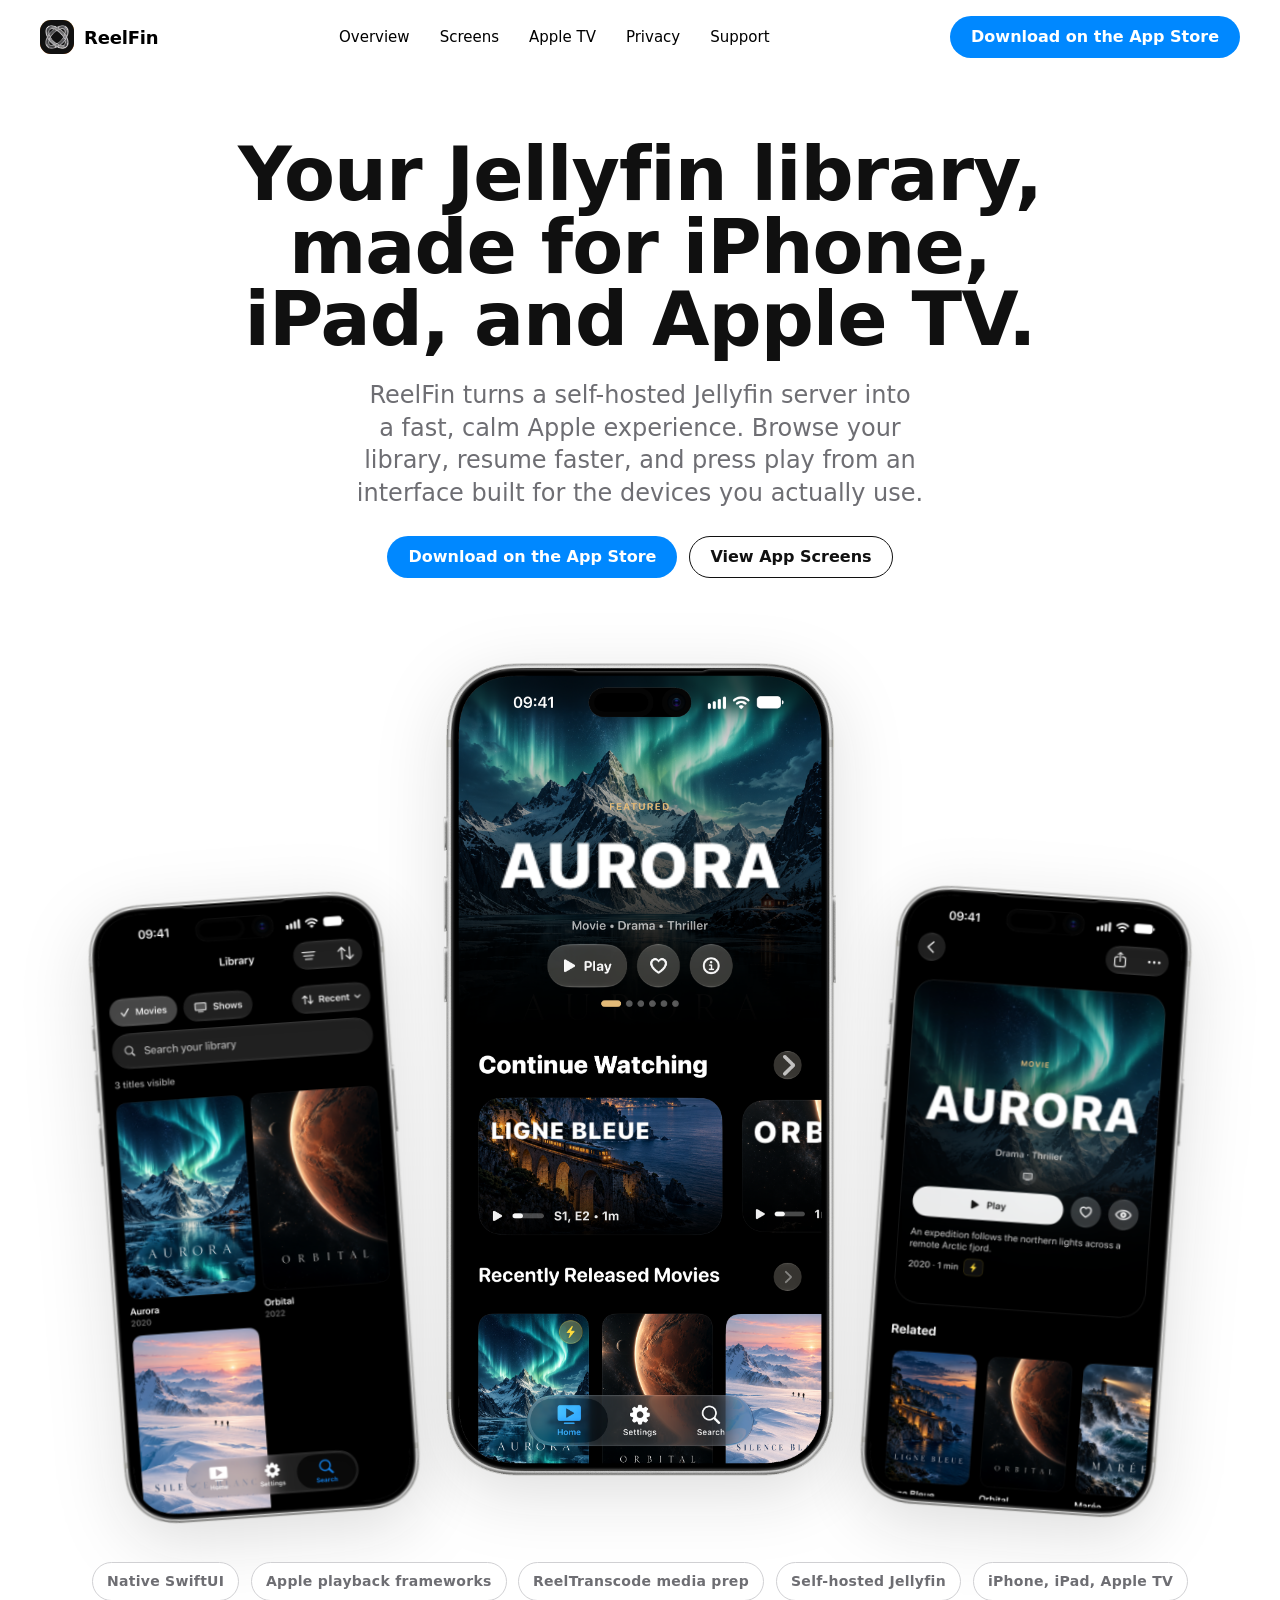
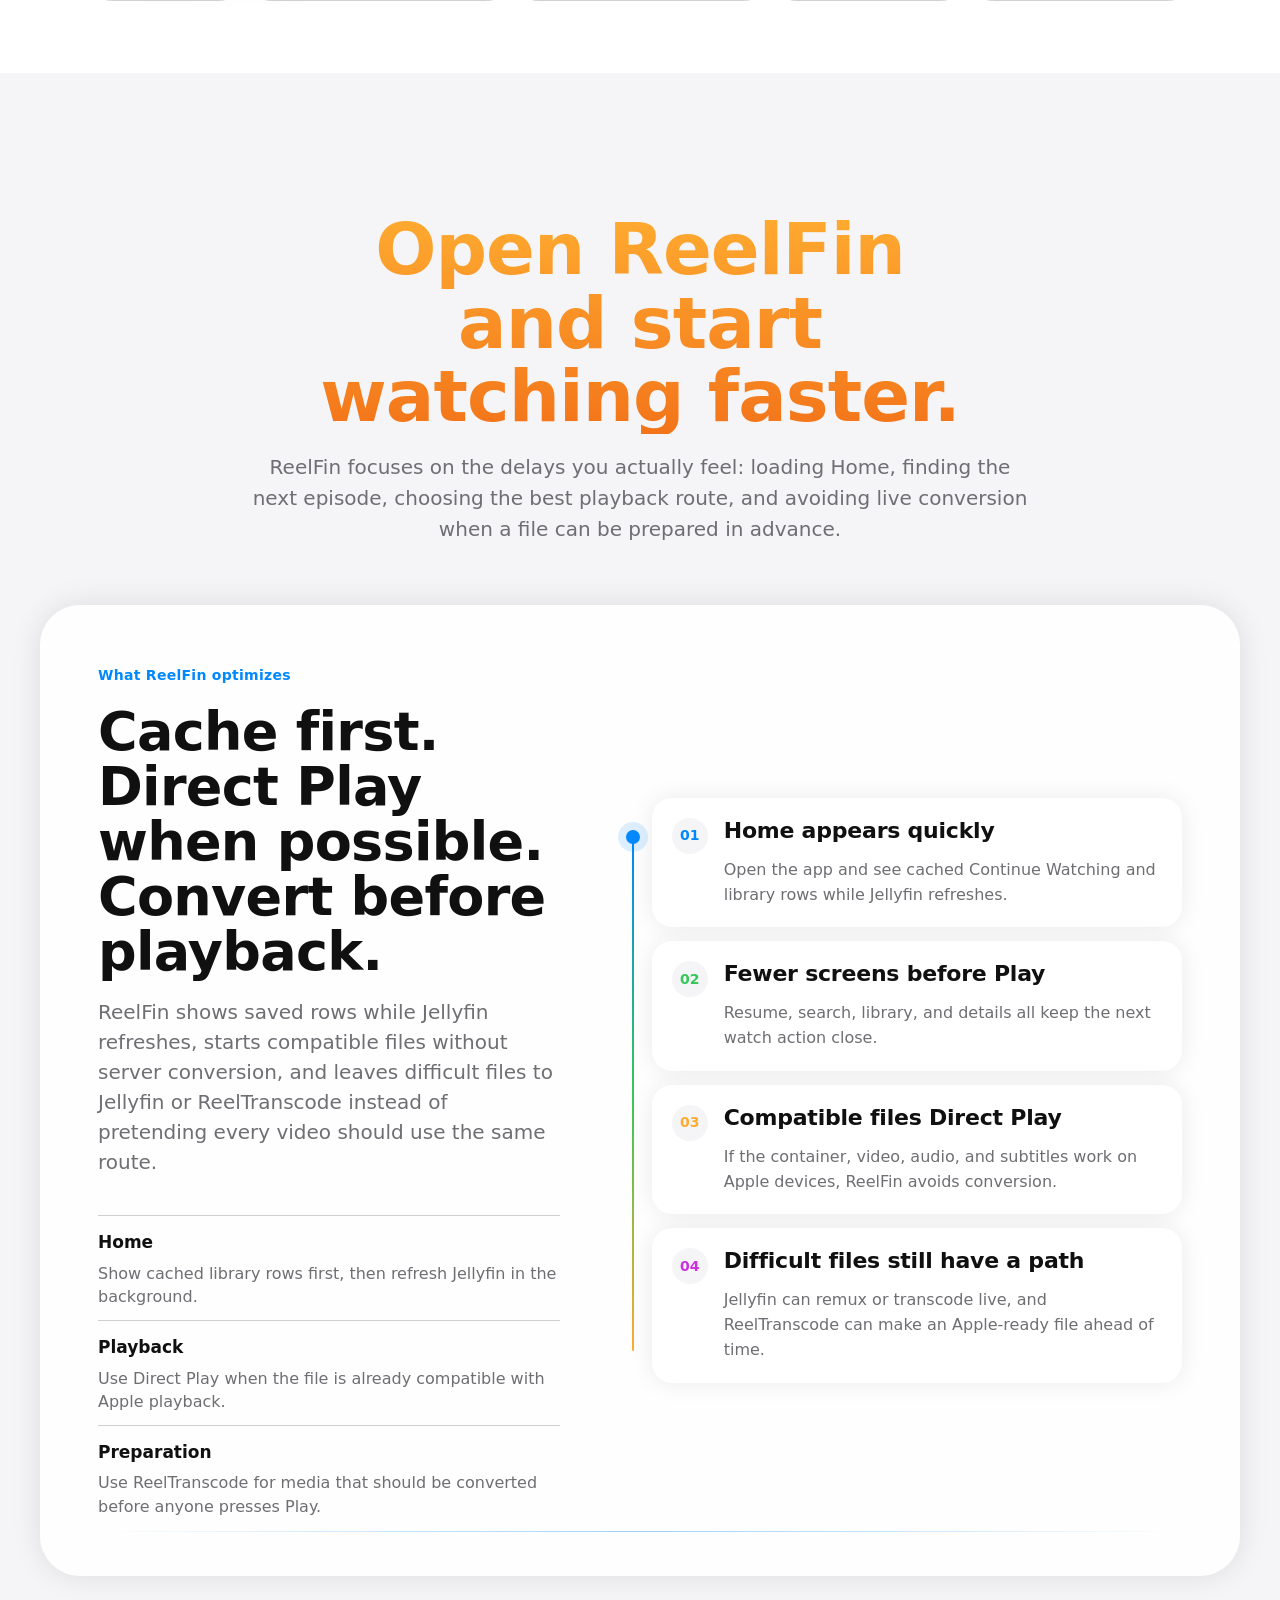
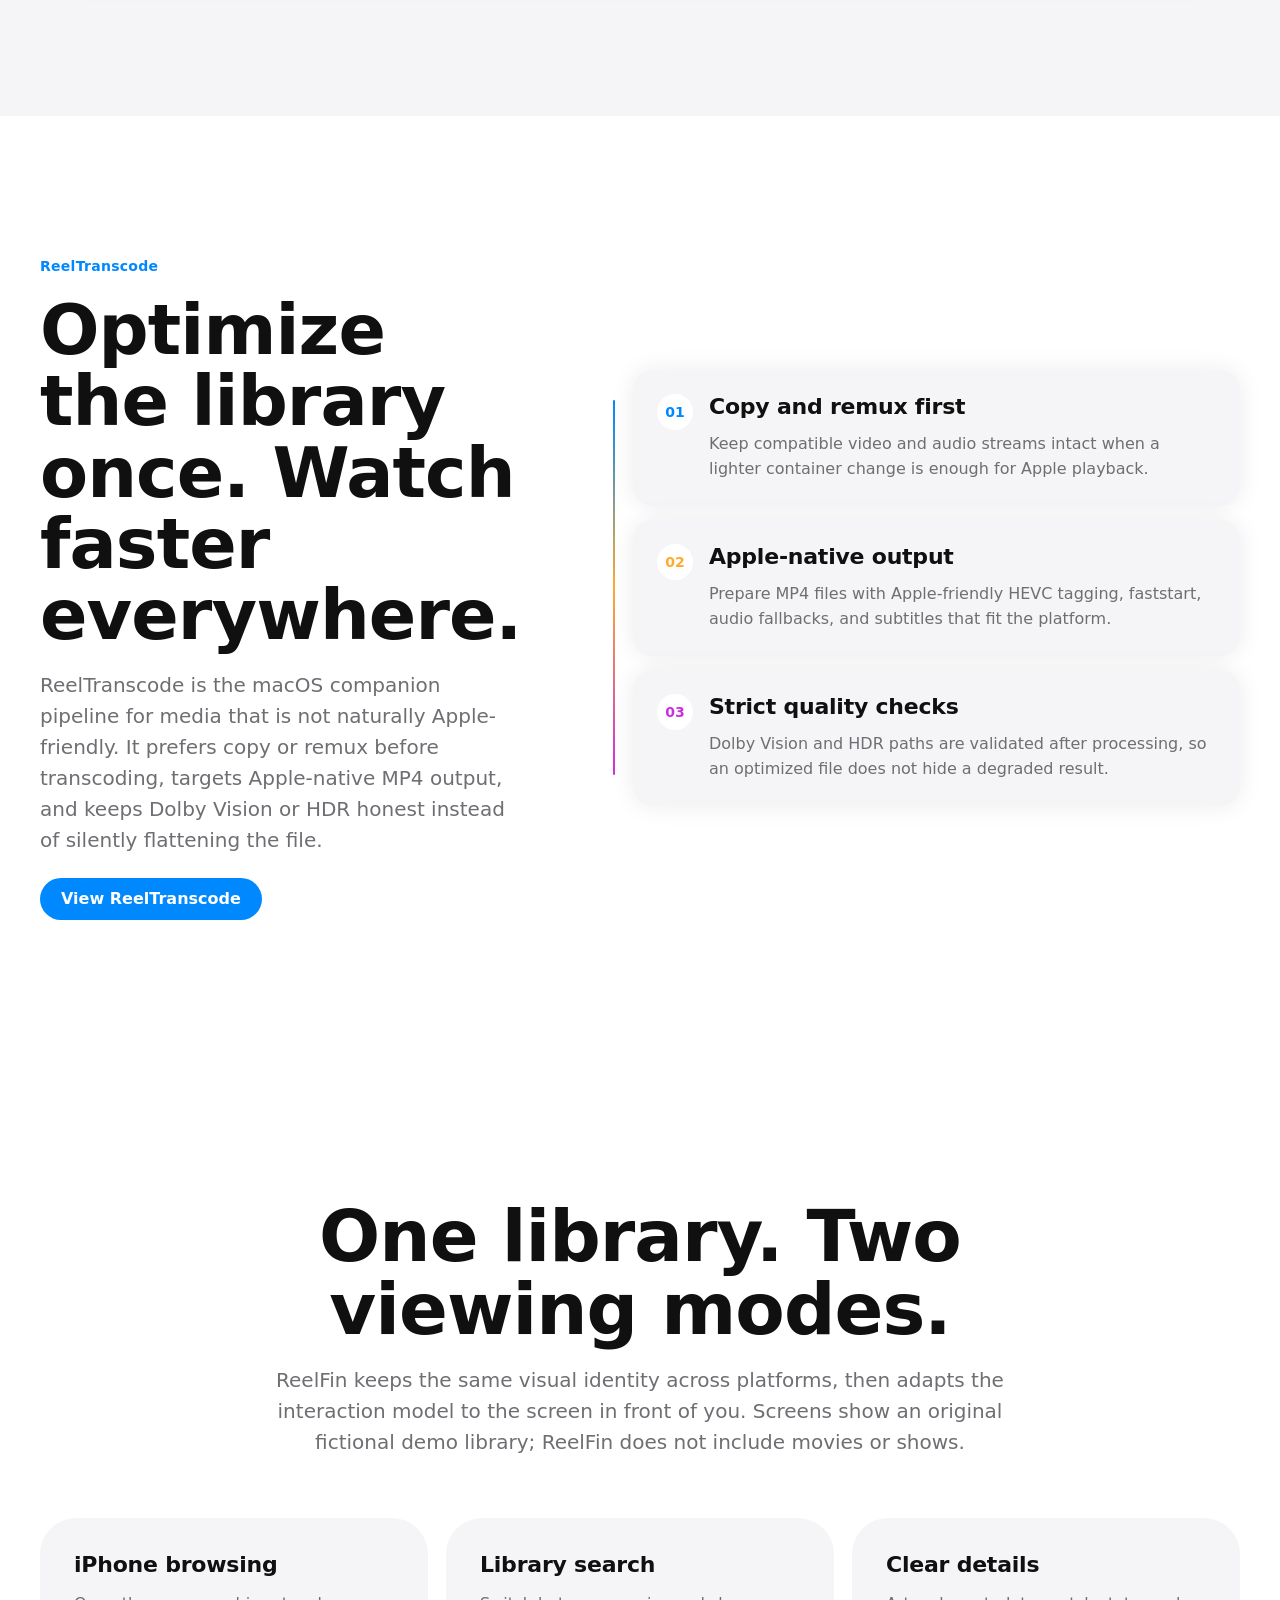
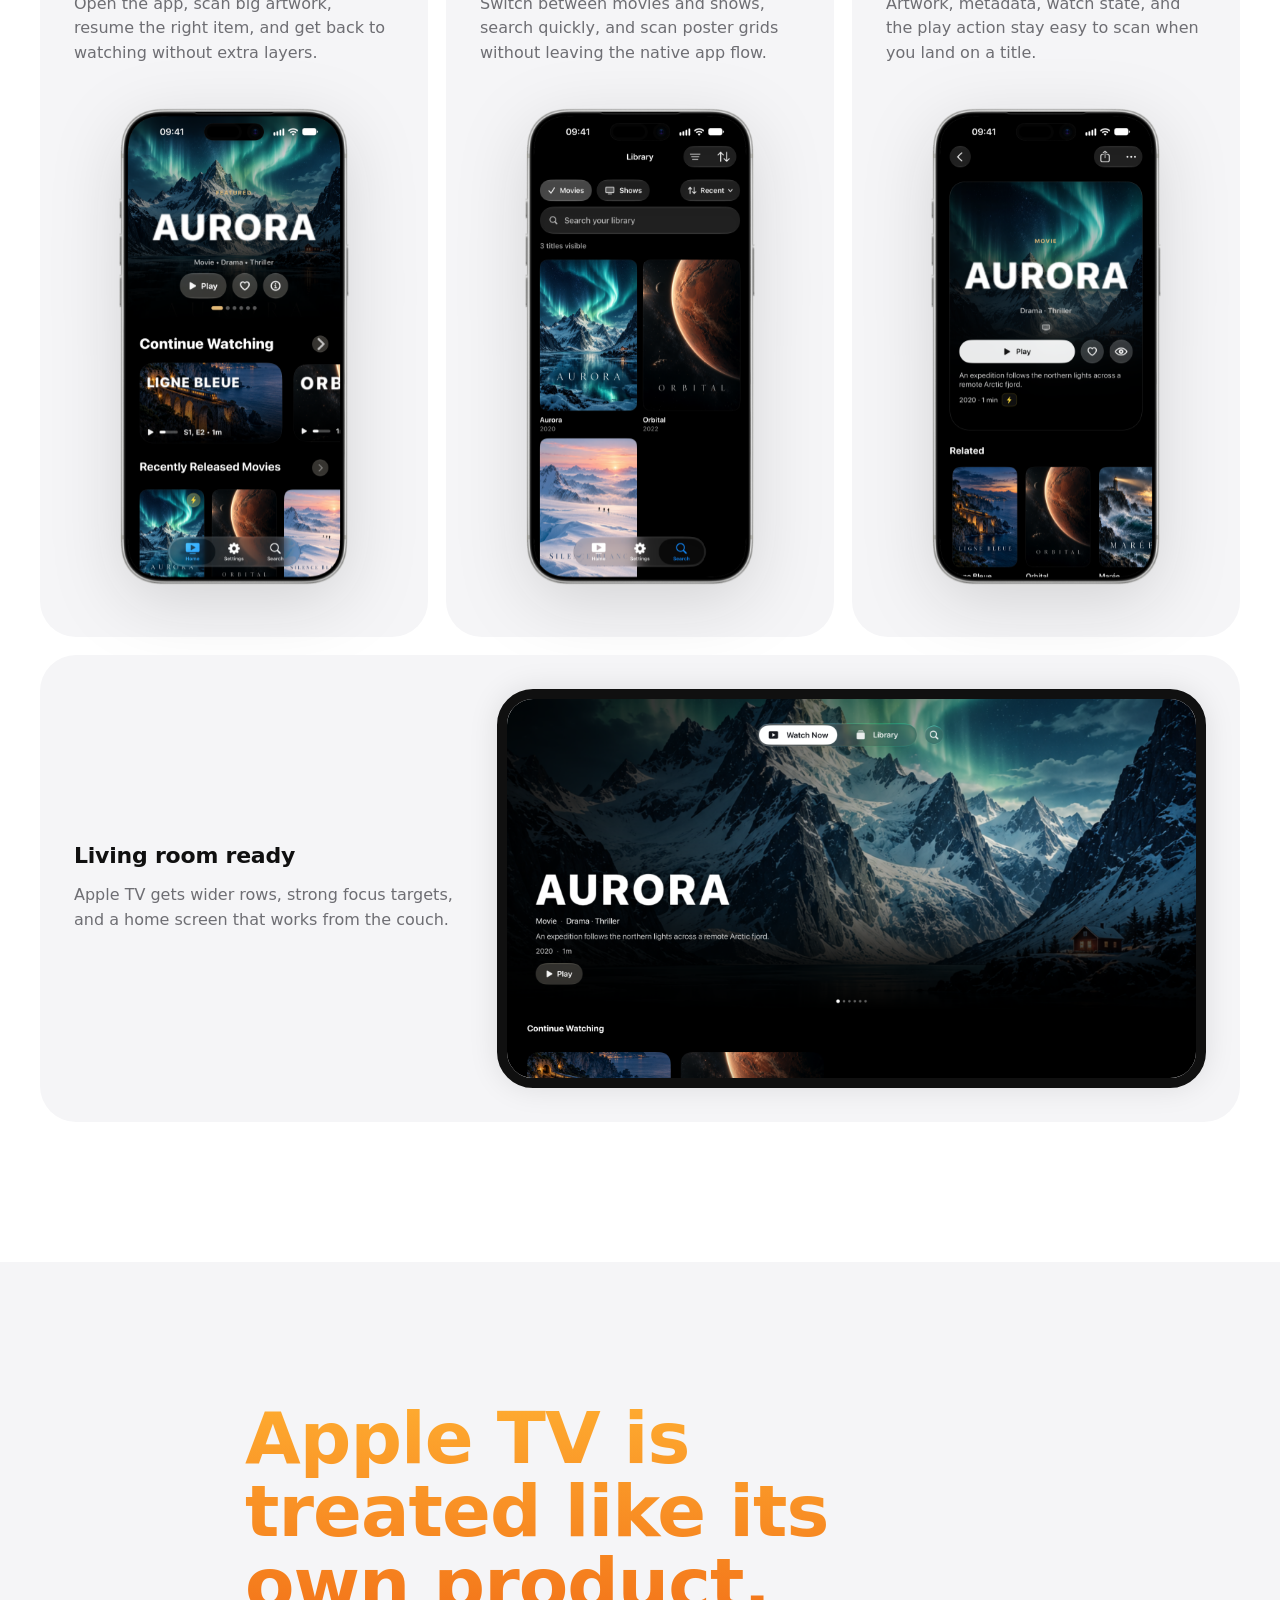
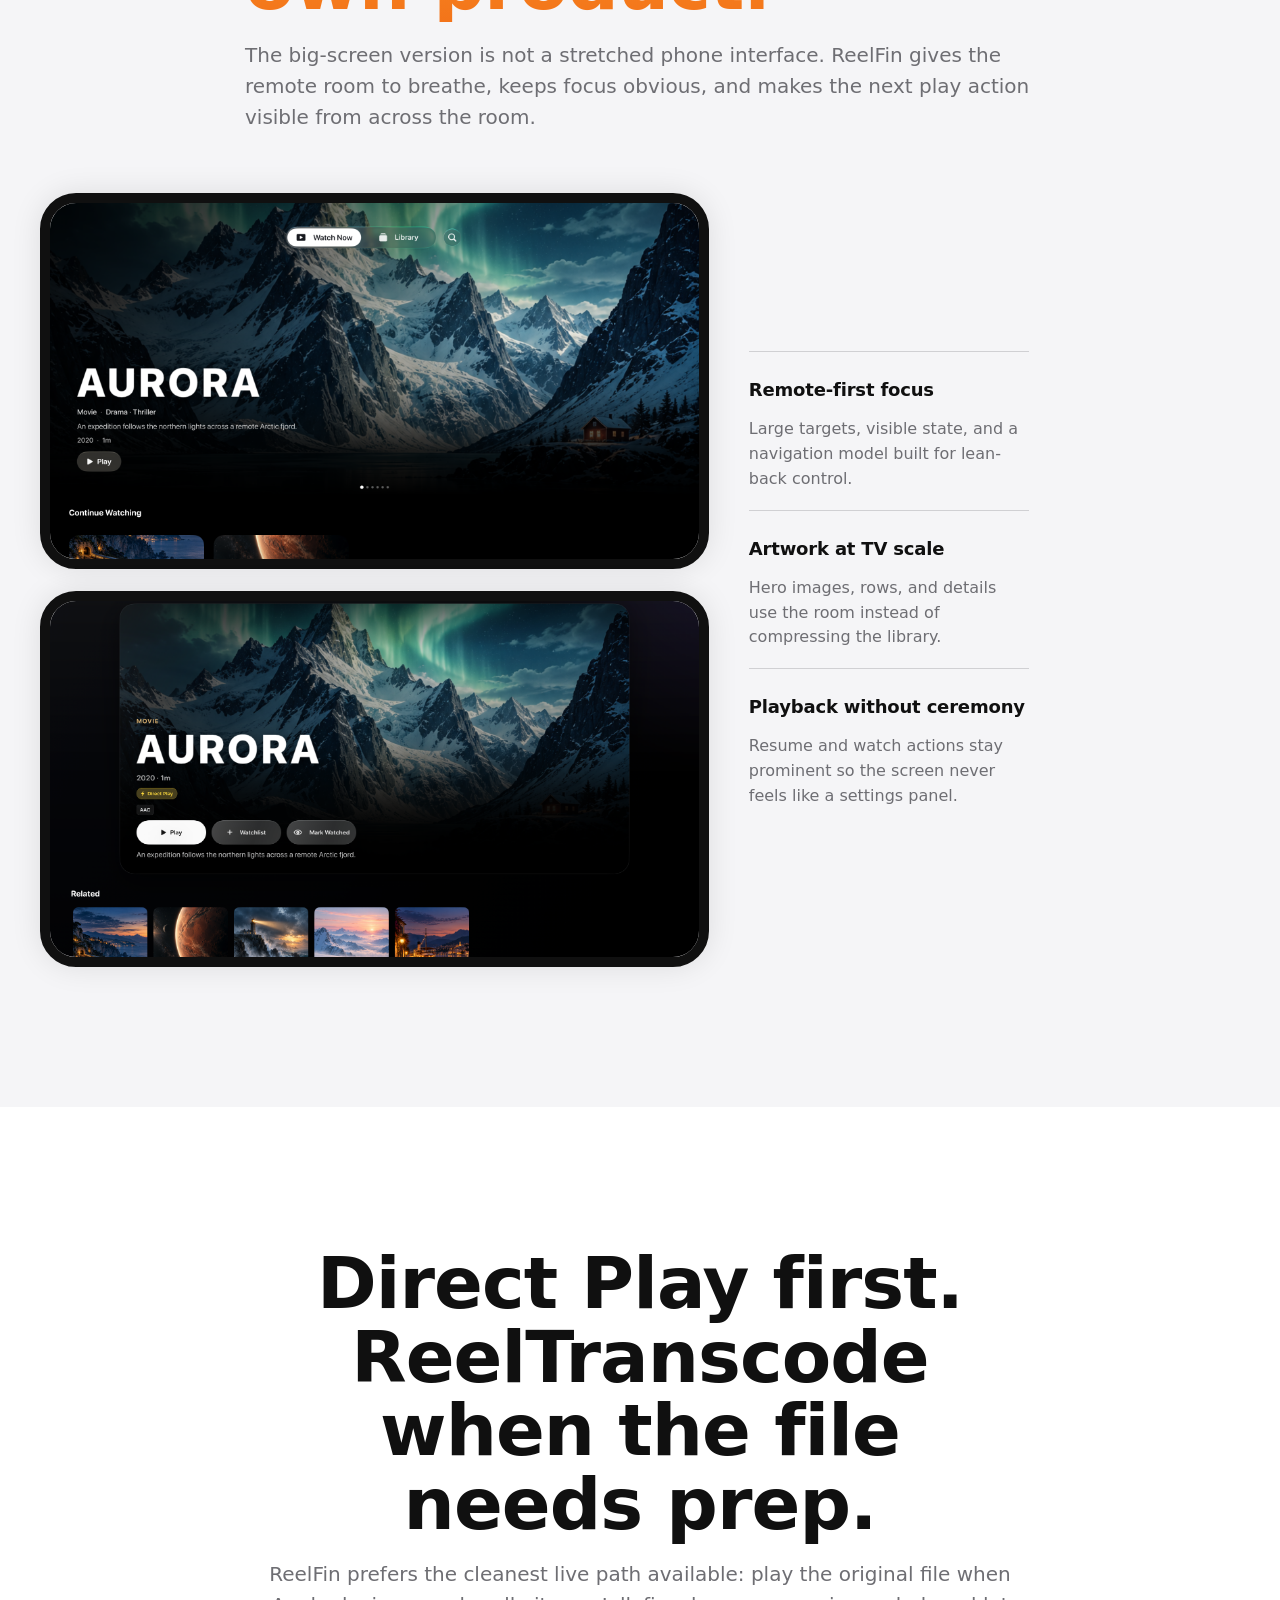
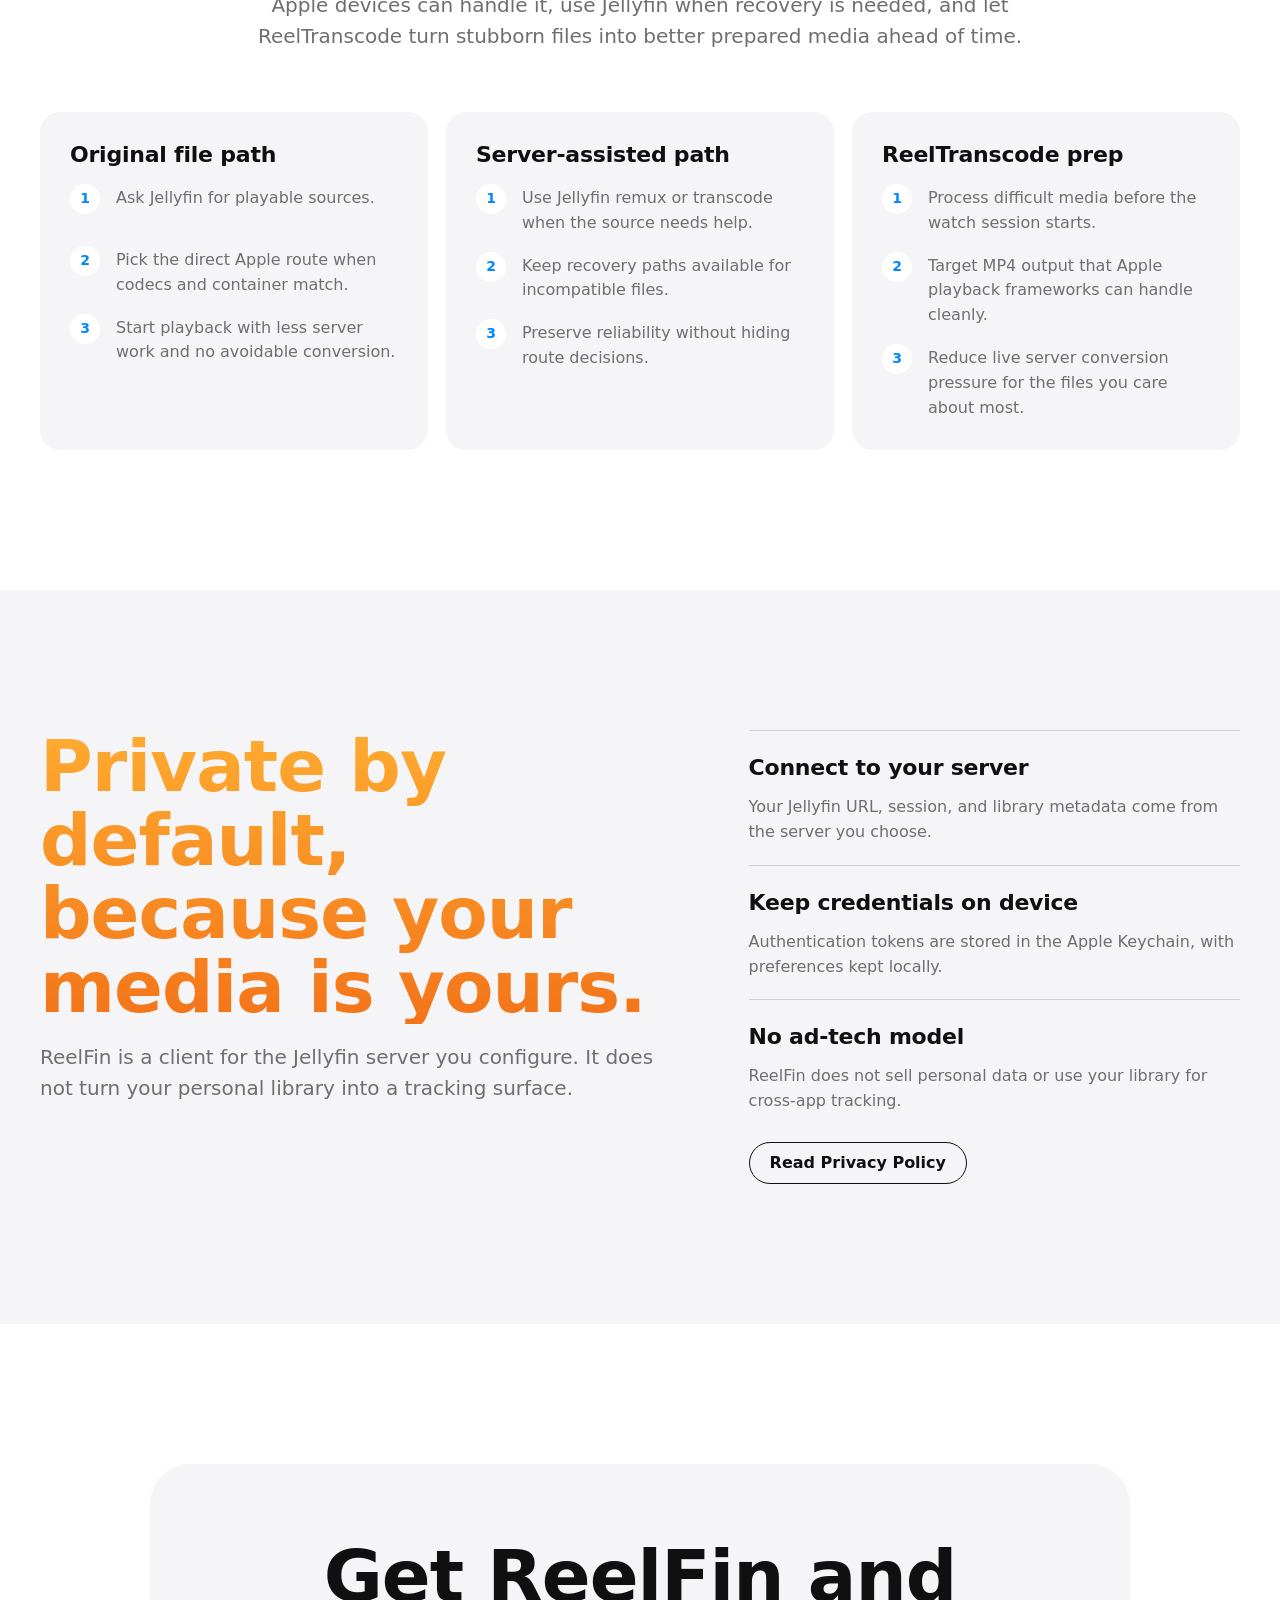
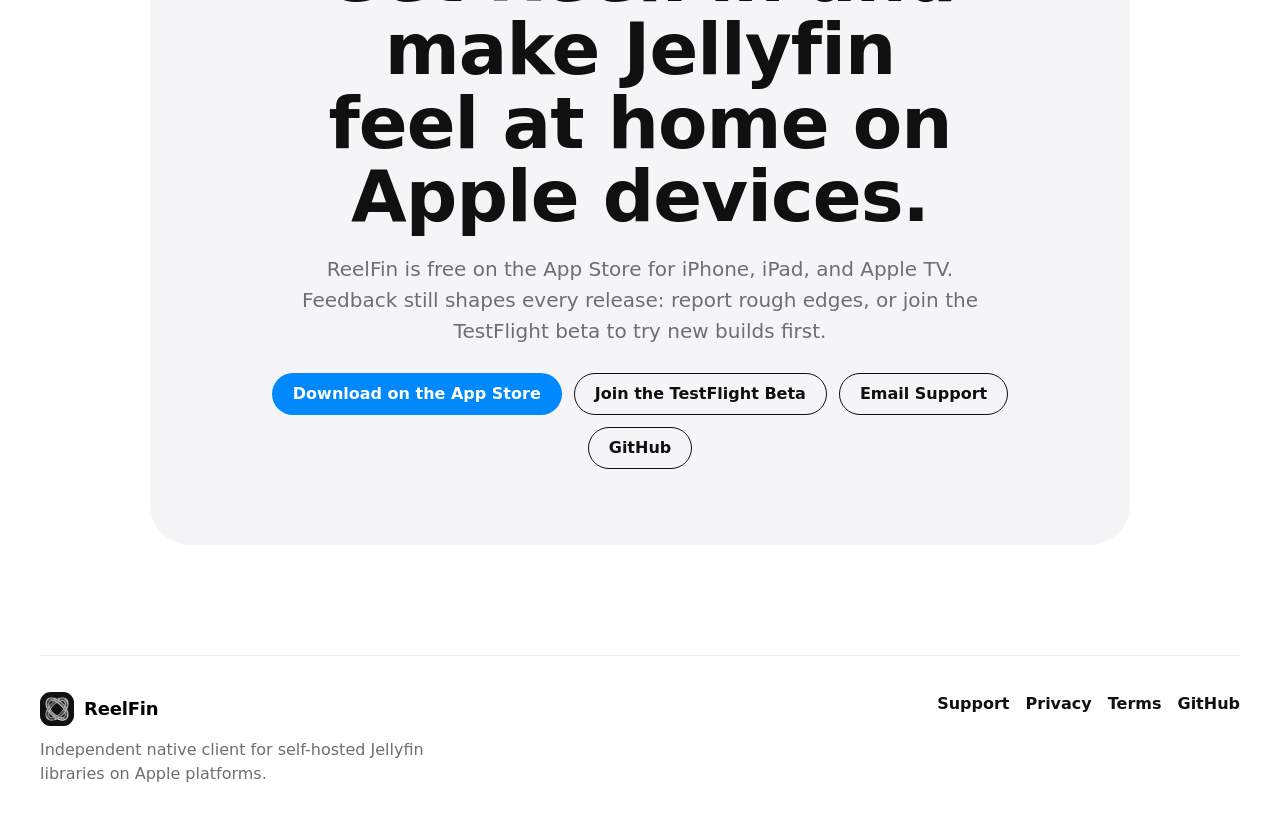
==== index.html @ 4d3589ae "fix: nav underline and public repo links" ====
<!doctype html>
<html lang="en">
  <head>
    <meta charset="utf-8">
    <meta name="viewport" content="width=device-width, initial-scale=1">
    <meta
      name="description"
      content="ReelFin is a native Jellyfin client for iPhone, iPad, and Apple TV with fast browsing, Apple playback, and ReelTranscode media optimization."
    >
    <meta property="og:title" content="ReelFin | Native Jellyfin for Apple platforms">
    <meta
      property="og:description"
      content="Bring your Jellyfin library to iPhone, iPad, and Apple TV with an interface that feels native, fast, and optimized for Apple playback."
    >
    <meta property="og:type" content="website">
    <meta property="og:url" content="https://flovflo.github.io/reelfin-site/">
    <meta property="og:image" content="https://flovflo.github.io/reelfin-site/assets/media/NEW/tvos-home.png">
    <meta name="apple-itunes-app" content="app-id=6762079357">
    <script type="application/ld+json">
      {
        "@context": "https://schema.org",
        "@type": "MobileApplication",
        "name": "ReelFin",
        "description": "Native Jellyfin client for iPhone, iPad, and Apple TV. Connects to your own Jellyfin server.",
        "operatingSystem": "iOS, iPadOS, tvOS",
        "applicationCategory": "EntertainmentApplication",
        "url": "https://flovflo.github.io/reelfin-site/",
        "downloadUrl": "https://apps.apple.com/app/reelfin/id6762079357",
        "image": "https://flovflo.github.io/reelfin-site/assets/media/NEW/tvos-home.png",
        "author": { "@type": "Person", "name": "Florian Taffin" },
        "offers": { "@type": "Offer", "price": "0", "priceCurrency": "USD" }
      }
    </script>
    <meta name="twitter:card" content="summary_large_image">
    <meta name="theme-color" content="#ffffff">
    <link rel="canonical" href="https://flovflo.github.io/reelfin-site/">
    <link rel="icon" type="image/png" href="assets/media/NEW/reelfin-mark.png">
    <link rel="stylesheet" href="assets/site.css?v=home-primary">
    <script defer src="assets/site.js?v=nav-2026-10-11"></script>
    <title>ReelFin | Jellyfin, made for iPhone, iPad, and Apple TV</title>
  </head>
  <body>
    <a class="skip-link" href="#main-content">Skip to content</a>

    <header class="site-header">
      <div class="site-header__inner">
        <a class="brand" href="#top" aria-label="ReelFin home">
          <span class="brand__mark" aria-hidden="true">
            <img src="assets/media/NEW/reelfin-mark.png" alt="">
          </span>
          <span>ReelFin</span>
        </a>

        <nav class="site-nav" aria-label="Primary navigation">
          <a href="#overview">Overview</a>
          <a href="#screens">Screens</a>
          <a href="#tvos">Apple TV</a>
          <a href="#privacy">Privacy</a>
          <a href="#support">Support</a>
        </nav>

        <a
          class="button button--primary site-header__cta"
          href="https://apps.apple.com/app/reelfin/id6762079357"
          rel="noreferrer"
        >
          Download on the App Store
        </a>
      </div>
    </header>

    <main id="main-content">
      <section class="hero section-white" id="top">
        <div class="hero__copy reveal">
          <h1>Your Jellyfin library, made for iPhone, iPad, and Apple TV.</h1>
          <p>
            ReelFin turns a self-hosted Jellyfin server into a fast, calm Apple
            experience. Browse your library, resume faster, and press play from
            an interface built for the devices you actually use.
          </p>
          <div class="hero__actions" aria-label="Primary actions">
            <a
              class="button button--primary"
              href="https://apps.apple.com/app/reelfin/id6762079357"
              rel="noreferrer"
            >
              Download on the App Store
            </a>
            <a class="button button--ghost" href="#screens">View App Screens</a>
          </div>
        </div>

        <div class="hero__stage reveal" aria-label="ReelFin product screenshots using an original fictional demo library">
          <figure class="phone-shot hero__phone hero__phone--library">
            <img
              src="assets/media/NEW/iphone-library-bezel.png"
              alt="ReelFin iPhone library screen with search and movie collections."
              fetchpriority="high"
            >
          </figure>

          <figure class="phone-shot hero__phone hero__phone--home">
            <img
              src="assets/media/NEW/iphone-home-bezel.png"
              alt="ReelFin iPhone home screen with continue watching and recent media rows."
              fetchpriority="high"
            >
          </figure>

          <figure class="phone-shot hero__phone hero__phone--detail">
            <img
              src="assets/media/NEW/iphone-detail-bezel.png"
              alt="ReelFin iPhone movie details with playback controls and related titles."
              fetchpriority="high"
            >
          </figure>
        </div>

        <div class="proof-strip reveal" aria-label="ReelFin platform highlights">
          <span>Native SwiftUI</span>
          <span>Apple playback frameworks</span>
          <span>ReelTranscode media prep</span>
          <span>Self-hosted Jellyfin</span>
          <span>iPhone, iPad, Apple TV</span>
        </div>
      </section>

      <section class="section section-gray performance-section" id="overview">
        <div class="section-heading section-heading--center reveal">
          <h2 class="gradient-text">Open ReelFin and start watching faster.</h2>
          <p>
            ReelFin focuses on the delays you actually feel: loading Home,
            finding the next episode, choosing the best playback route, and
            avoiding live conversion when a file can be prepared in advance.
          </p>
        </div>

        <div class="performance-board reveal" aria-label="How ReelFin starts playback faster">
          <div class="performance-board__lead">
            <span class="performance-board__label">What ReelFin optimizes</span>
            <h3>Cache first. Direct Play when possible. Convert before playback.</h3>
            <p>
              ReelFin shows saved rows while Jellyfin refreshes, starts
              compatible files without server conversion, and leaves difficult
              files to Jellyfin or ReelTranscode instead of pretending every
              video should use the same route.
            </p>

            <div class="performance-facts" aria-label="Concrete optimization points">
              <article>
                <strong>Home</strong>
                <span>Show cached library rows first, then refresh Jellyfin in the background.</span>
              </article>
              <article>
                <strong>Playback</strong>
                <span>Use Direct Play when the file is already compatible with Apple playback.</span>
              </article>
              <article>
                <strong>Preparation</strong>
                <span>Use ReelTranscode for media that should be converted before anyone presses Play.</span>
              </article>
            </div>
          </div>

          <div class="performance-flow" aria-label="Playback startup flow">
            <article class="performance-step">
              <span>01</span>
              <div>
                <h4>Home appears quickly</h4>
                <p>Open the app and see cached Continue Watching and library rows while Jellyfin refreshes.</p>
              </div>
            </article>
            <article class="performance-step">
              <span>02</span>
              <div>
                <h4>Fewer screens before Play</h4>
                <p>Resume, search, library, and details all keep the next watch action close.</p>
              </div>
            </article>
            <article class="performance-step">
              <span>03</span>
              <div>
                <h4>Compatible files Direct Play</h4>
                <p>If the container, video, audio, and subtitles work on Apple devices, ReelFin avoids conversion.</p>
              </div>
            </article>
            <article class="performance-step">
              <span>04</span>
              <div>
                <h4>Difficult files still have a path</h4>
                <p>Jellyfin can remux or transcode live, and ReelTranscode can make an Apple-ready file ahead of time.</p>
              </div>
            </article>
          </div>
        </div>
      </section>

      <section class="section section-white transcode-section" id="transcode">
        <div class="transcode-layout">
          <div class="transcode-copy reveal">
            <span>ReelTranscode</span>
            <h2>Optimize the library once. Watch faster everywhere.</h2>
            <p>
              ReelTranscode is the macOS companion pipeline for media that is
              not naturally Apple-friendly. It prefers copy or remux before
              transcoding, targets Apple-native MP4 output, and keeps Dolby
              Vision or HDR honest instead of silently flattening the file.
            </p>
            <a
              class="button button--primary"
              href="https://github.com/Flovflo/ReelTranscode"
              rel="noreferrer"
            >
              View ReelTranscode
            </a>
          </div>

          <div class="transcode-stack reveal" aria-label="ReelTranscode optimization path">
            <article class="transcode-card">
              <span>01</span>
              <div>
                <h3>Copy and remux first</h3>
                <p>
                  Keep compatible video and audio streams intact when a lighter
                  container change is enough for Apple playback.
                </p>
              </div>
            </article>

            <article class="transcode-card">
              <span>02</span>
              <div>
                <h3>Apple-native output</h3>
                <p>
                  Prepare MP4 files with Apple-friendly HEVC tagging, faststart,
                  audio fallbacks, and subtitles that fit the platform.
                </p>
              </div>
            </article>

            <article class="transcode-card">
              <span>03</span>
              <div>
                <h3>Strict quality checks</h3>
                <p>
                  Dolby Vision and HDR paths are validated after processing, so
                  an optimized file does not hide a degraded result.
                </p>
              </div>
            </article>
          </div>
        </div>
      </section>

      <section class="section section-white screens-section" id="screens">
        <div class="section-heading section-heading--center reveal">
          <h2>One library. Two viewing modes.</h2>
          <p>
            ReelFin keeps the same visual identity across platforms, then adapts
            the interaction model to the screen in front of you. Screens show an original fictional demo library; ReelFin does not include movies or shows.
          </p>
        </div>

        <div class="screen-composition">
          <article class="screen-panel screen-panel--iphone reveal">
            <div>
              <h3>iPhone browsing</h3>
              <p>
                Open the app, scan big artwork, resume the right item, and get
                back to watching without extra layers.
              </p>
            </div>
            <figure class="phone-shot">
              <img
                src="assets/media/NEW/iphone-home-bezel.png"
                alt="ReelFin home screen on iPhone."
                loading="lazy"
              >
            </figure>
          </article>

          <article class="screen-panel screen-panel--library reveal">
            <div>
              <h3>Library search</h3>
              <p>
                Switch between movies and shows, search quickly, and scan poster
                grids without leaving the native app flow.
              </p>
            </div>
            <figure class="phone-shot">
              <img
                src="assets/media/NEW/iphone-library-bezel.png"
                alt="ReelFin library screen on iPhone."
                loading="lazy"
              >
            </figure>
          </article>

          <article class="screen-panel screen-panel--detail reveal">
            <div>
              <h3>Clear details</h3>
              <p>
                Artwork, metadata, watch state, and the play action stay easy to
                scan when you land on a title.
              </p>
            </div>
            <figure class="phone-shot">
              <img
                src="assets/media/NEW/iphone-detail-bezel.png"
                alt="ReelFin media detail screen on iPhone."
                loading="lazy"
              >
            </figure>
          </article>

          <article class="screen-panel screen-panel--wide reveal">
            <div>
              <h3>Living room ready</h3>
              <p>
                Apple TV gets wider rows, strong focus targets, and a home
                screen that works from the couch.
              </p>
            </div>
            <figure class="tv-frame">
              <img
                src="assets/media/NEW/tvos-home.png"
                alt="ReelFin tvOS home screen showing a focused hero and media rows."
                loading="lazy"
              >
            </figure>
          </article>
        </div>
      </section>

      <section class="section section-gray tvos-section" id="tvos">
        <div class="section-heading reveal">
          <h2 class="gradient-text">Apple TV is treated like its own product.</h2>
          <p>
            The big-screen version is not a stretched phone interface. ReelFin
            gives the remote room to breathe, keeps focus obvious, and makes the
            next play action visible from across the room.
          </p>
        </div>

        <div class="tvos-showcase reveal">
          <div class="tvos-showcase__screens" aria-label="ReelFin tvOS screenshots">
            <figure class="tv-frame tvos-showcase__image tvos-showcase__image--home">
              <img
                src="assets/media/NEW/tvos-home.png"
                alt="ReelFin tvOS home screen with Watch Now, Search, Library, and Continue Watching rows."
                loading="lazy"
              >
            </figure>
            <figure class="tv-frame tvos-showcase__image tvos-showcase__image--detail">
              <img
                src="assets/media/NEW/tvos-detail.png"
                alt="ReelFin tvOS detail screen with Direct Play, resume controls, seasons, and episode rows."
                loading="lazy"
              >
            </figure>
          </div>

          <div class="tvos-points">
            <article>
              <span>Remote-first focus</span>
              <p>Large targets, visible state, and a navigation model built for lean-back control.</p>
            </article>
            <article>
              <span>Artwork at TV scale</span>
              <p>Hero images, rows, and details use the room instead of compressing the library.</p>
            </article>
            <article>
              <span>Playback without ceremony</span>
              <p>Resume and watch actions stay prominent so the screen never feels like a settings panel.</p>
            </article>
          </div>
        </div>
      </section>

      <section class="section section-white play-section">
        <div class="section-heading section-heading--center reveal">
          <h2>Direct Play first. ReelTranscode when the file needs prep.</h2>
          <p>
            ReelFin prefers the cleanest live path available: play the original
            file when Apple devices can handle it, use Jellyfin when recovery is
            needed, and let ReelTranscode turn stubborn files into better
            prepared media ahead of time.
          </p>
        </div>

        <div class="route-compare reveal" aria-label="Playback route comparison">
          <article>
            <h3>Original file path</h3>
            <ol>
              <li>Ask Jellyfin for playable sources.</li>
              <li>Pick the direct Apple route when codecs and container match.</li>
              <li>Start playback with less server work and no avoidable conversion.</li>
            </ol>
          </article>

          <article>
            <h3>Server-assisted path</h3>
            <ol>
              <li>Use Jellyfin remux or transcode when the source needs help.</li>
              <li>Keep recovery paths available for incompatible files.</li>
              <li>Preserve reliability without hiding route decisions.</li>
            </ol>
          </article>

          <article>
            <h3>ReelTranscode prep</h3>
            <ol>
              <li>Process difficult media before the watch session starts.</li>
              <li>Target MP4 output that Apple playback frameworks can handle cleanly.</li>
              <li>Reduce live server conversion pressure for the files you care about most.</li>
            </ol>
          </article>
        </div>
      </section>

      <section class="section section-gray privacy-section" id="privacy">
        <div class="privacy-layout">
          <div class="section-heading reveal">
            <h2 class="gradient-text">Private by default, because your media is yours.</h2>
            <p>
              ReelFin is a client for the Jellyfin server you configure. It does
              not turn your personal library into a tracking surface.
            </p>
          </div>

          <div class="privacy-list reveal">
            <article>
              <h3>Connect to your server</h3>
              <p>Your Jellyfin URL, session, and library metadata come from the server you choose.</p>
            </article>
            <article>
              <h3>Keep credentials on device</h3>
              <p>Authentication tokens are stored in the Apple Keychain, with preferences kept locally.</p>
            </article>
            <article>
              <h3>No ad-tech model</h3>
              <p>ReelFin does not sell personal data or use your library for cross-app tracking.</p>
            </article>
            <a class="button button--ghost" href="privacy.html">Read Privacy Policy</a>
          </div>
        </div>
      </section>

      <section class="section section-white support-section" id="support">
        <div class="support-card reveal">
          <h2>Get ReelFin and make Jellyfin feel at home on Apple devices.</h2>
          <p>
            ReelFin is free on the App Store for iPhone, iPad, and Apple TV.
            Feedback still shapes every release: report rough edges, or join
            the TestFlight beta to try new builds first.
          </p>
          <div class="support-card__actions">
            <a
              class="button button--primary"
              href="https://apps.apple.com/app/reelfin/id6762079357"
              rel="noreferrer"
            >
              Download on the App Store
            </a>
            <a class="button button--ghost" href="https://testflight.apple.com/join/TkVVXmU2" rel="noreferrer">
              Join the TestFlight Beta
            </a>
            <a
              class="button button--ghost"
              href="mailto:florian.taffin.pro@gmail.com?subject=ReelFin%20Support"
            >
              Email Support
            </a>
            <a class="button button--ghost" href="https://github.com/Flovflo/reelfin-site" rel="noreferrer">
              GitHub
            </a>
          </div>
        </div>
      </section>
    </main>

    <footer class="site-footer">
      <div>
        <a class="brand brand--footer" href="#top" aria-label="ReelFin home">
          <span class="brand__mark" aria-hidden="true">
            <img src="assets/media/NEW/reelfin-mark.png" alt="">
          </span>
          <span>ReelFin</span>
        </a>
        <p>Independent native client for self-hosted Jellyfin libraries on Apple platforms.</p>
      </div>

      <nav class="site-footer__links" aria-label="Footer navigation">
        <a href="support.html">Support</a>
        <a href="privacy.html">Privacy</a>
        <a href="terms.html">Terms</a>
        <a href="https://github.com/Flovflo/reelfin-site" rel="noreferrer">GitHub</a>
      </nav>
    </footer>
  </body>
</html>
---- assets/site.css ----
:root {
  /* Colors */
  color-scheme: light;
  --color-amber-flame: #f06413;
  --gradient-amber-flame: linear-gradient(0deg, rgb(240, 100, 19) -29.375%, rgb(254, 171, 48) 100%);
  --color-honey-glow: #feab30;
  --color-signal-blue: #0088ff;
  --color-bright-blue: #1c95ff;
  --color-pure-white: #ffffff;
  --color-snow-gray: #f5f5f7;
  --color-mist: #f0f0f0;
  --color-silver: #d0d0d3;
  --color-pewter: #ababb0;
  --color-smoke: #6e6e73;
  --color-charcoal: #272727;
  --color-ink: #101010;
  --color-true-black: #000000;
  --color-vivid-green: #34c759;
  --color-electric-magenta: #cb30e0;
  --color-alert-red: #ff383c;

  /* ReelFin compatibility aliases */
  --color-reelfin-cyan: #29c7ff;
  --color-reelfin-mint: #54d6a5;
  --gradient-reelfin-prism: var(--gradient-amber-flame);

  /* Typography */
  --font-system-ui: system-ui, ui-sans-serif, -apple-system, BlinkMacSystemFont, "Segoe UI", Roboto, sans-serif;
  --font-inter: Inter, ui-sans-serif, system-ui, -apple-system, BlinkMacSystemFont, "Segoe UI", Roboto, sans-serif;
  --text-caption: 14px;
  --leading-caption: 18px;
  --tracking-caption: -0.41px;
  --text-body: 16px;
  --leading-body: 24px;
  --text-subheading: 18px;
  --leading-subheading: 24px;
  --text-heading-sm: 22px;
  --leading-heading-sm: 28px;
  --text-heading: 40px;
  --leading-heading: 44px;
  --tracking-heading: -0.24px;
  --text-heading-lg: 54px;
  --leading-heading-lg: 56px;
  --tracking-heading-lg: -0.7px;
  --text-display: 80px;
  --leading-display: 80px;
  --tracking-display: -1.04px;
  --font-weight-regular: 400;
  --font-weight-medium: 500;
  --font-weight-semibold: 600;
  --font-weight-bold: 700;

  /* Spacing */
  --spacing-4: 4px;
  --spacing-8: 8px;
  --spacing-10: 10px;
  --spacing-12: 12px;
  --spacing-16: 16px;
  --spacing-20: 20px;
  --spacing-24: 24px;
  --spacing-30: 30px;
  --spacing-36: 36px;
  --spacing-40: 40px;
  --spacing-50: 50px;
  --spacing-60: 60px;
  --spacing-70: 70px;
  --spacing-100: 100px;
  --spacing-140: 140px;

  /* Layout */
  --page-max-width: 1200px;
  --section-gap: clamp(80px, 10vw, 120px);
  --card-padding: clamp(20px, 3vw, 30px);
  --element-gap: clamp(16px, 2vw, 20px);

  /* Border radius */
  --radius-lg: 8px;
  --radius-2xl: 16px;
  --radius-2xl-2: 20px;
  --radius-3xl: 24px;
  --radius-3xl-2: 30px;
  --radius-3xl-3: 40px;
  --radius-full: 100px;
  --radius-card: var(--radius-2xl-2);
  --radius-image: var(--radius-3xl);
  --radius-container: 36px;

  /* Shadows and surfaces */
  --shadow-xl: rgba(16, 16, 16, 0.1) 0 0 30px 0;
  --surface-page-canvas: var(--color-pure-white);
  --surface-section-alternate: var(--color-snow-gray);
  --surface-elevated-card: var(--color-pure-white);

  /* Motion */
  --motion-ease-out: cubic-bezier(0.16, 1, 0.3, 1);
  --motion-ease-soft: cubic-bezier(0.22, 1, 0.36, 1);
  --motion-fast: 180ms;
  --motion-medium: 520ms;
  --motion-slow: 820ms;

  --header-height: 74px;
}

@theme {
  --color-amber-flame: #f06413;
  --color-honey-glow: #feab30;
  --color-signal-blue: #0088ff;
  --color-bright-blue: #1c95ff;
  --color-pure-white: #ffffff;
  --color-snow-gray: #f5f5f7;
  --color-mist: #f0f0f0;
  --color-silver: #d0d0d3;
  --color-pewter: #ababb0;
  --color-smoke: #6e6e73;
  --color-charcoal: #272727;
  --color-ink: #101010;
  --color-true-black: #000000;
  --color-vivid-green: #34c759;
  --color-electric-magenta: #cb30e0;
  --color-alert-red: #ff383c;
  --font-system-ui: system-ui, ui-sans-serif, -apple-system, BlinkMacSystemFont, "Segoe UI", Roboto, sans-serif;
  --font-inter: Inter, ui-sans-serif, system-ui, -apple-system, BlinkMacSystemFont, "Segoe UI", Roboto, sans-serif;
  --text-caption: 14px;
  --leading-caption: 18px;
  --tracking-caption: -0.41px;
  --text-body: 16px;
  --leading-body: 24px;
  --text-subheading: 18px;
  --leading-subheading: 24px;
  --text-heading-sm: 22px;
  --leading-heading-sm: 28px;
  --text-heading: 40px;
  --leading-heading: 44px;
  --tracking-heading: -0.24px;
  --text-heading-lg: 54px;
  --leading-heading-lg: 56px;
  --tracking-heading-lg: -0.7px;
  --text-display: 80px;
  --leading-display: 80px;
  --tracking-display: -1.04px;
  --spacing-4: 4px;
  --spacing-8: 8px;
  --spacing-10: 10px;
  --spacing-12: 12px;
  --spacing-16: 16px;
  --spacing-20: 20px;
  --spacing-24: 24px;
  --spacing-30: 30px;
  --spacing-36: 36px;
  --spacing-40: 40px;
  --spacing-50: 50px;
  --spacing-60: 60px;
  --spacing-70: 70px;
  --spacing-100: 100px;
  --spacing-140: 140px;
  --radius-lg: 8px;
  --radius-2xl: 16px;
  --radius-2xl-2: 20px;
  --radius-3xl: 24px;
  --radius-3xl-2: 30px;
  --radius-3xl-3: 40px;
  --radius-full: 100px;
  --shadow-xl: rgba(16, 16, 16, 0.1) 0 0 30px 0;
}

* {
  box-sizing: border-box;
}

html {
  scroll-behavior: smooth;
  background: var(--color-pure-white);
  scroll-padding-top: calc(var(--header-height) + 20px);
}

body {
  min-width: 320px;
  margin: 0;
  overflow-x: hidden;
  color: var(--color-ink);
  background: var(--color-pure-white);
  font-family: var(--font-system-ui);
  font-size: 16px;
  line-height: 1.5;
  text-rendering: optimizeLegibility;
  -webkit-font-smoothing: antialiased;
}

img {
  display: block;
  max-width: 100%;
}

a {
  color: inherit;
  text-decoration: none;
}

button,
a,
img {
  -webkit-tap-highlight-color: transparent;
}

.skip-link {
  position: fixed;
  top: 12px;
  left: 12px;
  z-index: 100;
  padding: 10px 14px;
  border-radius: var(--radius-full);
  background: var(--color-ink);
  color: var(--color-pure-white);
  transform: translateY(-150%);
  transition: transform var(--motion-fast) ease;
}

.skip-link:focus {
  transform: translateY(0);
}

.site-header {
  position: sticky;
  top: 0;
  z-index: 40;
  background: rgba(255, 255, 255, 0.86);
  backdrop-filter: blur(24px);
  border-bottom: 1px solid transparent;
  transition: border-color var(--motion-fast) ease, box-shadow var(--motion-fast) ease, background-color var(--motion-fast) ease;
}

.site-header.is-scrolled {
  border-bottom-color: rgba(16, 16, 16, 0.08);
  box-shadow: 0 12px 34px rgba(16, 16, 16, 0.06);
}

.site-header__inner {
  width: calc(100% - 40px);
  max-width: var(--page-max-width);
  min-height: var(--header-height);
  margin: 0 auto;
  display: grid;
  grid-template-columns: auto minmax(0, 1fr) auto;
  align-items: center;
  gap: clamp(16px, 3vw, 36px);
}

.brand {
  display: inline-flex;
  align-items: center;
  gap: 10px;
  color: var(--color-true-black);
  font-size: 18px;
  font-weight: 700;
  letter-spacing: -0.01em;
  white-space: nowrap;
}

.brand__mark {
  width: 34px;
  height: 34px;
  overflow: hidden;
  flex: 0 0 auto;
  border-radius: 11px;
  background: var(--gradient-amber-flame);
  box-shadow: inset 0 0 0 1px rgba(16, 16, 16, 0.08);
}

.brand__mark img {
  width: 100%;
  height: 100%;
  object-fit: cover;
}

.site-nav {
  display: flex;
  justify-content: center;
  gap: clamp(18px, 3vw, 30px);
  color: var(--color-true-black);
  font-size: 15px;
  font-weight: 500;
}

.site-nav a {
  position: relative;
  padding: 8px 0;
}

.site-nav a::after {
  content: "";
  position: absolute;
  left: 0;
  right: 0;
  bottom: 2px;
  height: 2px;
  border-radius: var(--radius-full);
  background: var(--color-signal-blue);
  transform: scaleX(0);
  transform-origin: center;
  transition: transform var(--motion-fast) ease;
}

.site-nav a:hover::after,
.site-nav a:focus-visible::after,
.site-nav a.is-active::after {
  transform: scaleX(1);
}

.button {
  display: inline-flex;
  align-items: center;
  justify-content: center;
  min-height: 42px;
  padding: 8px 20px;
  border: 1px solid transparent;
  border-radius: var(--radius-full);
  font-family: var(--font-system-ui);
  font-size: 16px;
  font-weight: 700;
  line-height: 1.15;
  white-space: nowrap;
  transition: background-color var(--motion-fast) ease, border-color var(--motion-fast) ease, color var(--motion-fast) ease, transform var(--motion-fast) ease, box-shadow var(--motion-fast) ease;
}

.button:hover,
.button:focus-visible {
  transform: translateY(-2px);
}

.button--primary {
  background: var(--color-signal-blue);
  color: var(--color-pure-white);
}

.button--primary:hover,
.button--primary:focus-visible {
  background: var(--color-bright-blue);
  box-shadow: 0 12px 30px rgba(0, 136, 255, 0.24);
}

.button--ghost {
  border-color: var(--color-ink);
  background: transparent;
  color: var(--color-ink);
}

.button--ghost:hover,
.button--ghost:focus-visible {
  background: var(--color-ink);
  color: var(--color-pure-white);
}

.section-white,
.section-gray {
  padding-left: max(20px, env(safe-area-inset-left));
  padding-right: max(20px, env(safe-area-inset-right));
}

.section-white {
  background: var(--color-pure-white);
}

.section-gray {
  background: var(--color-snow-gray);
}

.hero {
  display: grid;
  grid-template-columns: minmax(0, 1fr);
  gap: clamp(30px, 4.2vw, 58px);
  padding-top: clamp(42px, 5vw, 70px);
  padding-bottom: clamp(42px, 6vw, 72px);
  overflow: clip;
}

.hero__copy {
  width: 100%;
  max-width: 940px;
  margin: 0 auto;
  text-align: center;
}

h1,
h2,
h3,
h4,
p {
  margin: 0;
}

h1,
h2 {
  color: var(--color-ink);
  font-weight: 700;
  letter-spacing: -0.013em;
  text-wrap: balance;
}

h1 {
  width: 100%;
  max-width: 1080px;
  margin: 0 auto;
  font-size: clamp(48px, 5.8vw, 78px);
  line-height: 0.98;
}

.hero__copy p {
  max-width: 720px;
  margin: 22px auto 0;
  color: var(--color-smoke);
  font-size: clamp(19px, 2vw, 24px);
  line-height: 1.36;
  text-wrap: balance;
}

.hero__actions,
.support-card__actions {
  display: flex;
  flex-wrap: wrap;
  justify-content: center;
  gap: 12px;
  margin-top: 26px;
}

.hero__stage {
  position: relative;
  width: min(100%, 1080px);
  max-width: 1080px;
  margin: 0 auto;
  display: grid;
  grid-template-columns: minmax(170px, 0.58fr) minmax(220px, 0.76fr) minmax(170px, 0.58fr);
  align-items: end;
  justify-content: center;
  gap: clamp(14px, 2.4vw, 30px);
  overflow: visible;
}

.phone-shot {
  position: relative;
  margin: 0;
  overflow: visible;
  background: transparent;
  border-radius: 0;
  box-shadow: none;
  filter: drop-shadow(0 18px 34px rgba(16, 16, 16, 0.14));
  will-change: transform;
}

.phone-shot img {
  width: 100%;
  height: auto;
  display: block;
}

.tv-frame {
  margin: 0;
  overflow: hidden;
  border: 10px solid var(--color-ink);
  border-radius: var(--radius-container);
  box-shadow: var(--shadow-xl);
}

.tv-frame img {
  width: 100%;
  height: 100%;
  object-fit: cover;
}

.hero__phone {
  position: relative;
}

.hero__phone--home {
  z-index: 2;
  grid-column: 2;
  grid-row: 1;
}

.hero__phone--library {
  grid-column: 1;
  grid-row: 1;
  transform: translateY(34px) rotate(-4deg);
}

.hero__phone--detail {
  grid-column: 3;
  grid-row: 1;
  transform: translateY(28px) rotate(4deg);
}

.motion-qa .hero__phone--home,
.motion-qa .hero__phone--library,
.motion-qa .hero__phone--detail {
  animation: none !important;
  opacity: 1;
}

.proof-strip {
  width: 100%;
  max-width: var(--page-max-width);
  margin: 0 auto;
  display: flex;
  flex-wrap: wrap;
  justify-content: center;
  gap: 12px;
  color: var(--color-smoke);
  font-size: 14px;
  font-weight: 600;
  letter-spacing: 0.02em;
}

.proof-strip span {
  min-width: 0;
  padding: 8px 14px;
  border: 1px solid var(--color-silver);
  border-radius: var(--radius-full);
  background: var(--color-pure-white);
  text-align: center;
}

.section {
  padding-top: clamp(88px, 11vw, 140px);
  padding-bottom: clamp(88px, 11vw, 140px);
}

.section-heading {
  width: 100%;
  max-width: 790px;
  margin: 0 auto clamp(36px, 6vw, 60px);
  display: grid;
  gap: 18px;
}

.section-heading--center {
  text-align: center;
}

.section-heading h2,
.support-card h2 {
  font-size: clamp(40px, 7vw, 72px);
  line-height: 1.02;
}

.section-heading p,
.support-card p {
  color: var(--color-smoke);
  font-size: clamp(17px, 2vw, 20px);
  line-height: 1.55;
}

.gradient-text {
  background: var(--gradient-reelfin-prism);
  -webkit-background-clip: text;
  background-clip: text;
  color: transparent;
}

.performance-section {
  overflow: clip;
}

.performance-board {
  width: 100%;
  max-width: var(--page-max-width);
  margin: 0 auto;
  display: grid;
  grid-template-columns: minmax(0, 0.9fr) minmax(360px, 1.1fr);
  gap: clamp(28px, 5vw, 58px);
  align-items: center;
  padding: clamp(28px, 5vw, 58px);
  position: relative;
  overflow: hidden;
  border-radius: var(--radius-3xl-3);
  background: rgba(255, 255, 255, 0.84);
  box-shadow: var(--shadow-xl);
}

.performance-board::before {
  content: "";
  position: absolute;
  inset: auto clamp(28px, 5vw, 58px) clamp(24px, 4vw, 44px);
  height: 1px;
  background: linear-gradient(90deg, transparent, rgba(0, 136, 255, 0.42), transparent);
  opacity: 0.9;
}

.performance-board__lead {
  position: relative;
  z-index: 1;
}

.performance-board__label {
  display: inline-flex;
  margin-bottom: 18px;
  color: var(--color-signal-blue);
  font-size: 14px;
  font-weight: 700;
  letter-spacing: 0.02em;
}

.performance-board__lead h3 {
  max-width: 530px;
  font-size: clamp(34px, 5vw, 54px);
  line-height: 1.02;
  letter-spacing: -0.013em;
}

.performance-board__lead p {
  max-width: 560px;
  margin-top: 18px;
  color: var(--color-smoke);
  font-size: clamp(17px, 2vw, 20px);
  line-height: 1.5;
}

.performance-facts {
  margin-top: clamp(24px, 4vw, 38px);
  display: grid;
  gap: 12px;
}

.performance-facts article {
  display: grid;
  gap: 6px;
  padding-top: 14px;
  border-top: 1px solid var(--color-silver);
}

.performance-facts strong {
  color: var(--color-ink);
  font-size: 17px;
  font-weight: 700;
}

.performance-facts span {
  color: var(--color-smoke);
  line-height: 1.45;
}

.performance-flow {
  position: relative;
  z-index: 1;
  display: grid;
  gap: 14px;
  padding-left: 34px;
}

.performance-flow::before {
  content: "";
  position: absolute;
  top: 32px;
  bottom: 32px;
  left: 14px;
  width: 2px;
  border-radius: var(--radius-full);
  background: linear-gradient(180deg, var(--color-signal-blue), var(--color-vivid-green), var(--color-honey-glow));
}

.performance-flow::after {
  content: "";
  position: absolute;
  top: 32px;
  left: 8px;
  width: 14px;
  height: 14px;
  border-radius: var(--radius-full);
  background: var(--color-signal-blue);
  box-shadow: 0 0 0 8px rgba(0, 136, 255, 0.13);
}

.performance-step {
  display: grid;
  grid-template-columns: auto minmax(0, 1fr);
  gap: 16px;
  align-items: start;
  padding: 20px;
  border-radius: var(--radius-card);
  background: var(--color-pure-white);
  box-shadow: rgba(16, 16, 16, 0.08) 0 0 24px 0;
}

.performance-step span {
  width: 36px;
  height: 36px;
  display: grid;
  place-items: center;
  border-radius: var(--radius-full);
  background: var(--color-snow-gray);
  color: var(--color-signal-blue);
  font-size: 14px;
  font-weight: 800;
}

.performance-step:nth-child(2) span {
  color: var(--color-vivid-green);
}

.performance-step:nth-child(3) span {
  color: var(--color-honey-glow);
}

.performance-step:nth-child(4) span {
  color: var(--color-electric-magenta);
}

.performance-step h4,
.screen-panel h3,
.route-compare h3,
.privacy-list h3 {
  color: var(--color-ink);
  font-size: 22px;
  line-height: 1.18;
  letter-spacing: -0.01em;
}

.performance-step p,
.screen-panel p,
.route-compare li,
.privacy-list p,
.tvos-points p {
  margin-top: 14px;
  color: var(--color-smoke);
  line-height: 1.55;
}

.screens-section {
  overflow: clip;
}

.screen-composition {
  width: 100%;
  max-width: var(--page-max-width);
  margin: 0 auto;
  display: grid;
  grid-template-columns: repeat(3, minmax(0, 1fr));
  gap: 18px;
  align-items: stretch;
}

.screen-panel {
  display: grid;
  gap: 24px;
  align-items: center;
  align-content: start;
  padding: clamp(24px, 4vw, 34px);
  border-radius: var(--radius-container);
  background: var(--color-snow-gray);
}

.screen-panel--iphone,
.screen-panel--library,
.screen-panel--detail {
  grid-template-columns: 1fr;
}

.screen-panel--wide {
  grid-column: 1 / -1;
  grid-template-columns: minmax(0, 0.36fr) minmax(0, 0.64fr);
}

.screen-panel .phone-shot {
  width: 100%;
  max-width: 236px;
  justify-self: center;
}

.screen-panel .tv-frame {
  width: 100%;
  aspect-ratio: 16 / 9;
}

.tvos-section {
  overflow: hidden;
}

.tvos-showcase {
  width: 100%;
  max-width: var(--page-max-width);
  margin: 0 auto;
  display: grid;
  grid-template-columns: minmax(0, 0.76fr) minmax(280px, 0.24fr);
  gap: clamp(24px, 4vw, 40px);
  align-items: stretch;
}

.tvos-showcase__screens {
  display: grid;
  gap: clamp(14px, 2vw, 22px);
  align-content: center;
}

.tvos-showcase__image {
  width: 100%;
  aspect-ratio: 16 / 9;
}

.tvos-showcase__image--detail {
  justify-self: stretch;
}

.tvos-points {
  display: grid;
  gap: 18px;
  align-content: center;
}

.tvos-points article {
  padding: 24px 0 0;
  border-top: 1px solid var(--color-silver);
}

.tvos-points span {
  color: var(--color-ink);
  font-size: 18px;
  font-weight: 700;
  letter-spacing: -0.01em;
}

.transcode-section {
  overflow: clip;
}

.transcode-layout {
  width: 100%;
  max-width: var(--page-max-width);
  margin: 0 auto;
  display: grid;
  grid-template-columns: minmax(0, 0.86fr) minmax(360px, 1.14fr);
  gap: clamp(34px, 6vw, 76px);
  align-items: center;
}

.transcode-copy {
  display: grid;
  gap: 18px;
  align-content: center;
}

.transcode-copy > span {
  color: var(--color-signal-blue);
  font-size: 14px;
  font-weight: 800;
  letter-spacing: 0.02em;
}

.transcode-copy h2 {
  max-width: 560px;
  color: var(--color-ink);
  font-size: clamp(40px, 6vw, 70px);
  line-height: 1.02;
  letter-spacing: -0.013em;
}

.transcode-copy p {
  max-width: 570px;
  color: var(--color-smoke);
  font-size: clamp(17px, 2vw, 20px);
  line-height: 1.55;
}

.transcode-copy .button {
  justify-self: start;
  margin-top: 4px;
}

.transcode-stack {
  position: relative;
  display: grid;
  gap: 14px;
  padding-left: 34px;
}

.transcode-stack::before {
  content: "";
  position: absolute;
  top: 30px;
  bottom: 30px;
  left: 14px;
  width: 2px;
  border-radius: var(--radius-full);
  background: linear-gradient(180deg, var(--color-signal-blue), var(--color-honey-glow), var(--color-electric-magenta));
}

.transcode-card {
  position: relative;
  display: grid;
  grid-template-columns: auto minmax(0, 1fr);
  gap: 16px;
  align-items: start;
  padding: 24px;
  border-radius: var(--radius-card);
  background: var(--color-snow-gray);
  box-shadow: rgba(16, 16, 16, 0.08) 0 0 24px 0;
}

.transcode-card > span {
  width: 36px;
  height: 36px;
  display: grid;
  place-items: center;
  border-radius: var(--radius-full);
  background: var(--color-pure-white);
  color: var(--color-signal-blue);
  font-size: 14px;
  font-weight: 800;
}

.transcode-card:nth-child(2) > span {
  color: var(--color-honey-glow);
}

.transcode-card:nth-child(3) > span {
  color: var(--color-electric-magenta);
}

.transcode-card h3 {
  color: var(--color-ink);
  font-size: 22px;
  line-height: 1.18;
  letter-spacing: -0.01em;
}

.transcode-card p {
  margin-top: 12px;
  color: var(--color-smoke);
  line-height: 1.55;
}

.route-compare {
  width: 100%;
  max-width: var(--page-max-width);
  margin: 0 auto;
  display: grid;
  grid-template-columns: repeat(3, minmax(0, 1fr));
  gap: 18px;
}

.route-compare article {
  padding: 30px;
  border-radius: var(--radius-card);
  background: var(--color-snow-gray);
}

.route-compare ol {
  margin: 18px 0 0;
  padding: 0;
  list-style: none;
  counter-reset: route-step;
}

.route-compare li {
  position: relative;
  min-height: 44px;
  padding-left: 46px;
  counter-increment: route-step;
}

.route-compare li + li {
  margin-top: 18px;
}

.route-compare li::before {
  content: counter(route-step);
  position: absolute;
  top: -2px;
  left: 0;
  width: 30px;
  height: 30px;
  display: grid;
  place-items: center;
  border-radius: var(--radius-full);
  background: var(--color-pure-white);
  color: var(--color-signal-blue);
  font-size: 14px;
  font-weight: 800;
}

.privacy-layout {
  width: 100%;
  max-width: var(--page-max-width);
  margin: 0 auto;
  display: grid;
  grid-template-columns: minmax(0, 0.9fr) minmax(280px, 0.7fr);
  gap: clamp(28px, 6vw, 78px);
  align-items: start;
}

.privacy-layout .section-heading {
  margin: 0;
}

.privacy-list {
  display: grid;
  gap: 20px;
}

.privacy-list article {
  padding: 24px 0 0;
  border-top: 1px solid var(--color-silver);
}

.privacy-list .button {
  width: fit-content;
  margin-top: 8px;
}

.support-section {
  padding-bottom: clamp(74px, 9vw, 110px);
}

.support-card {
  width: 100%;
  max-width: 980px;
  margin: 0 auto;
  padding: clamp(34px, 7vw, 76px);
  border-radius: 40px;
  background: var(--color-snow-gray);
  text-align: center;
}

.support-card p {
  max-width: 710px;
  margin: 20px auto 0;
}

.site-footer {
  width: calc(100% - 40px);
  max-width: var(--page-max-width);
  margin: 0 auto;
  padding: 36px 0 44px;
  display: flex;
  justify-content: space-between;
  gap: 24px;
  color: var(--color-smoke);
  border-top: 1px solid var(--color-mist);
}

.brand--footer {
  margin-bottom: 12px;
}

.site-footer p {
  max-width: 440px;
}

.site-footer__links {
  display: flex;
  flex-wrap: wrap;
  align-content: flex-start;
  justify-content: flex-end;
  gap: 16px;
  color: var(--color-ink);
  font-weight: 600;
}

.site-footer__links a:hover,
.site-footer__links a:focus-visible {
  color: var(--color-signal-blue);
}

.motion-ready .reveal {
  opacity: 0;
  filter: blur(10px);
  transform: translateY(28px) scale(0.985);
  transition: opacity var(--motion-slow) var(--motion-ease-out), transform var(--motion-slow) var(--motion-ease-out), filter var(--motion-slow) var(--motion-ease-out);
}

.motion-ready .reveal.is-visible {
  opacity: 1;
  filter: blur(0);
  transform: translateY(0);
}

.motion-ready .screen-composition .reveal:nth-child(2) {
  transition-delay: 80ms;
}

.motion-ready .screen-composition .reveal:nth-child(3) {
  transition-delay: 160ms;
}

.motion-ready .proof-strip span {
  opacity: 0;
  transform: translateY(12px) scale(0.98);
}

.motion-ready .proof-strip.is-visible span {
  animation: pill-rise var(--motion-medium) var(--motion-ease-out) forwards;
}

.motion-ready .proof-strip.is-visible span:nth-child(2) {
  animation-delay: 70ms;
}

.motion-ready .proof-strip.is-visible span:nth-child(3) {
  animation-delay: 140ms;
}

.motion-ready .proof-strip.is-visible span:nth-child(4) {
  animation-delay: 210ms;
}

.motion-ready .proof-strip.is-visible span:nth-child(5) {
  animation-delay: 280ms;
}

.motion-ready .transcode-stack .transcode-card {
  opacity: 0;
  transform: translateX(18px) scale(0.985);
}

@media (prefers-reduced-motion: no-preference) {
  .brand:hover .brand__mark,
  .brand:focus-visible .brand__mark {
    animation: mark-pulse 900ms var(--motion-ease-out);
  }

  .hero__stage.is-visible .hero__phone--home {
    animation: phone-float-home 7.6s ease-in-out 760ms infinite;
  }

  .hero__stage.is-visible .hero__phone--library {
    animation: phone-float-library 6.8s ease-in-out 900ms infinite;
  }

  .hero__stage.is-visible .hero__phone--detail {
    animation: phone-float-detail 7.1s ease-in-out 980ms infinite;
  }

  .performance-board.is-visible .performance-flow::after {
    animation: flow-dot 4.2s var(--motion-ease-soft) 600ms infinite;
  }

  .performance-board.is-visible .performance-step {
    animation: step-rise 720ms var(--motion-ease-out) both;
  }

  .performance-board.is-visible .performance-step:nth-child(2) {
    animation-delay: 90ms;
  }

  .performance-board.is-visible .performance-step:nth-child(3) {
    animation-delay: 180ms;
  }

  .performance-board.is-visible .performance-step:nth-child(4) {
    animation-delay: 270ms;
  }

  .transcode-stack.is-visible .transcode-card {
    animation: transcode-card-in 680ms var(--motion-ease-out) both;
  }

  .transcode-stack.is-visible .transcode-card:nth-child(2) {
    animation-delay: 90ms;
  }

  .transcode-stack.is-visible .transcode-card:nth-child(3) {
    animation-delay: 180ms;
  }
}

@keyframes phone-float-home {
  0%,
  100% {
    transform: translateY(0);
  }

  50% {
    transform: translateY(-14px);
  }
}

@keyframes phone-float-library {
  0%,
  100% {
    transform: translateY(34px) rotate(-4deg);
  }

  50% {
    transform: translateY(20px) rotate(-3deg);
  }
}

@keyframes phone-float-detail {
  0%,
  100% {
    transform: translateY(28px) rotate(4deg);
  }

  50% {
    transform: translateY(12px) rotate(3deg);
  }
}

@keyframes flow-dot {
  0%,
  100% {
    top: 32px;
    background: var(--color-signal-blue);
    box-shadow: 0 0 0 8px rgba(0, 136, 255, 0.13);
  }

  33% {
    background: var(--color-vivid-green);
    box-shadow: 0 0 0 8px rgba(52, 199, 89, 0.13);
  }

  66% {
    background: var(--color-honey-glow);
    box-shadow: 0 0 0 8px rgba(254, 171, 48, 0.16);
  }

  50% {
    top: calc(100% - 46px);
  }
}

@keyframes step-rise {
  from {
    opacity: 0;
    transform: translateX(18px);
  }

  to {
    opacity: 1;
    transform: translateX(0);
  }
}

@keyframes pill-rise {
  to {
    opacity: 1;
    transform: translateY(0) scale(1);
  }
}

@keyframes transcode-card-in {
  to {
    opacity: 1;
    transform: translateX(0) scale(1);
  }
}

@keyframes mark-pulse {
  0% {
    transform: scale(1);
  }

  45% {
    transform: scale(1.08) rotate(-3deg);
  }

  100% {
    transform: scale(1);
  }
}

@media (max-width: 1040px) {
  .site-header__inner {
    grid-template-columns: auto auto;
    justify-content: space-between;
  }

  .site-nav {
    grid-column: 1 / -1;
    grid-row: 2;
    justify-content: flex-start;
    overflow-x: auto;
    padding-bottom: 12px;
  }

  .hero__stage {
    grid-template-columns: repeat(3, minmax(0, 1fr));
    width: min(100%, 920px);
  }

  .performance-board {
    grid-template-columns: 1fr;
  }

  .transcode-layout,
  .route-compare {
    grid-template-columns: 1fr;
  }

  .screen-composition,
  .tvos-showcase,
  .privacy-layout {
    grid-template-columns: 1fr;
  }

  .screen-panel--wide,
  .screen-panel--iphone,
  .screen-panel--library,
  .screen-panel--detail {
    grid-template-columns: 1fr;
  }

  .screen-panel--detail figure {
    order: 2;
  }
}

@media (max-width: 720px) {
  :root {
    --header-height: 62px;
  }

  .site-header__inner {
    width: calc(100% - 32px);
    max-width: var(--page-max-width);
    min-height: 66px;
    display: grid;
    grid-template-columns: auto auto;
    align-items: center;
    column-gap: 12px;
    row-gap: 12px;
    justify-content: space-between;
    padding: 12px 0;
  }

  .site-header__cta {
    grid-column: 2;
    grid-row: 1;
    justify-self: end;
    min-height: 38px;
    padding-inline: 14px;
    font-size: 14px;
    max-width: calc(100vw - 146px);
  }

  .brand {
    font-size: 17px;
  }

  .brand__mark {
    width: 30px;
    height: 30px;
    border-radius: 10px;
  }

  .site-nav {
    grid-column: 1 / -1;
    grid-row: 2;
    gap: 18px;
    font-size: 14px;
  }

  .hero {
    gap: 28px;
    padding-top: 118px;
  }

  .hero__copy {
    width: calc(100vw - 32px);
    max-width: calc(100vw - 32px);
    margin-left: 0;
    margin-right: 0;
    justify-self: start;
  }

  h1 {
    width: 100%;
    max-width: 440px;
    font-size: clamp(42px, 12vw, 58px);
    line-height: 1.04;
  }

  .hero__copy p {
    max-width: 380px;
    font-size: 17px;
  }

  .hero__actions,
  .support-card__actions {
    align-items: stretch;
    flex-direction: column;
  }

  .hero__actions .button,
  .support-card__actions .button,
  .transcode-copy .button {
    width: 100%;
    max-width: 240px;
    align-self: center;
    justify-self: center;
  }

  .hero__stage {
    width: calc(100vw - 32px);
    max-width: 430px;
    max-height: 360px;
    grid-template-columns: 1fr;
    place-items: center;
    overflow: hidden;
    transform: none;
  }

  .hero__phone--home,
  .hero__phone--library,
  .hero__phone--detail {
    grid-column: auto;
    grid-row: auto;
    transform: none;
    animation: none !important;
  }

  .hero__phone--home {
    order: 1;
    width: min(112vw, 440px);
    max-width: none;
    margin-bottom: -132px;
  }

  .hero__phone--library {
    order: 2;
    display: none;
  }

  .hero__phone--detail {
    order: 3;
    display: none;
  }

  .route-compare {
    grid-template-columns: 1fr;
  }

  .performance-board {
    padding: 24px;
    border-radius: 28px;
  }

  .performance-board__lead h3 {
    font-size: 32px;
  }

  .performance-flow {
    padding-left: 0;
  }

  .transcode-stack {
    padding-left: 0;
  }

  .performance-flow::before,
  .performance-flow::after,
  .transcode-stack::before {
    display: none;
  }

  .performance-step,
  .transcode-card {
    grid-template-columns: 1fr;
  }

  .section-heading h2,
  .support-card h2 {
    font-size: clamp(38px, 11vw, 54px);
  }

  .screen-panel,
  .transcode-card,
  .route-compare article {
    padding: 24px;
    border-radius: 28px;
  }

  .support-card {
    border-radius: 30px;
  }

  .site-footer {
    flex-direction: column;
  }

  .site-footer__links {
    justify-content: flex-start;
  }

  .proof-strip {
    display: grid;
    grid-template-columns: repeat(2, minmax(0, 1fr));
  }
}

@media (max-width: 440px) {
  .site-header__inner {
    width: calc(100% - 24px);
    max-width: var(--page-max-width);
    gap: 10px;
  }

  h1 {
    max-width: 300px;
    font-size: 40px;
  }

  .site-header__cta {
    padding-inline: 12px;
  }

  .hero__stage {
    width: min(100%, 360px);
    max-width: 360px;
  }

  .proof-strip {
    grid-template-columns: 1fr;
  }

  .section-white,
  .section-gray {
    padding-left: 16px;
    padding-right: 16px;
  }

  .hero__copy,
  .hero__stage {
    width: calc(100vw - 32px);
    max-width: calc(100vw - 32px);
  }
}

@media (prefers-reduced-motion: reduce) {
  html {
    scroll-behavior: auto;
  }

  .button,
  .site-header,
  .site-nav a::after,
  .motion-ready .reveal,
  .performance-flow::after,
  .performance-step,
  .transcode-card {
    animation: none;
    transition: none;
  }

  .motion-ready .proof-strip span,
  .motion-ready .transcode-stack .transcode-card {
    opacity: 1;
    transform: none;
  }
}

/* ---------- Legal pages (privacy, support, terms) ---------- */

.site-nav a {
  white-space: nowrap;
}

.site-nav {
  scrollbar-width: none;
}

.site-nav::-webkit-scrollbar {
  display: none;
}

.site-nav a[aria-current="page"]::after {
  transform: scaleX(1);
}

.legal {
  background: var(--color-pure-white);
}

.legal-hero {
  width: calc(100% - 40px);
  max-width: 880px;
  margin: 0 auto;
  padding: clamp(72px, 10vw, 120px) 0 clamp(40px, 6vw, 64px);
  text-align: center;
}

.legal-kicker {
  color: var(--color-signal-blue);
  font-size: 15px;
  font-weight: 700;
  letter-spacing: 0.08em;
  text-transform: uppercase;
}

.legal-hero h1 {
  margin-top: 16px;
  font-size: clamp(40px, 5.4vw, 68px);
  line-height: 1.02;
}

.legal-hero h1 em {
  font-style: normal;
  white-space: nowrap;
  background: var(--gradient-amber-flame);
  -webkit-background-clip: text;
  background-clip: text;
  color: transparent;
}

.legal-lede {
  max-width: 680px;
  margin: 22px auto 0;
  color: var(--color-smoke);
  font-size: clamp(18px, 1.8vw, 21px);
  line-height: 1.5;
}

.legal-lede a,
.legal-meta a,
.legal-article a,
.legal-contact a {
  color: var(--color-signal-blue);
  text-decoration: none;
}

.legal-lede a:hover,
.legal-meta a:hover,
.legal-article a:hover,
.legal-contact a:hover {
  text-decoration: underline;
}

.legal-meta {
  margin-top: 28px;
  display: flex;
  flex-wrap: wrap;
  justify-content: center;
  gap: 10px;
}

.legal-meta span {
  padding: 8px 16px;
  border-radius: var(--radius-full);
  background: var(--color-snow-gray);
  color: var(--color-charcoal);
  font-size: 14px;
  font-weight: 600;
}

.legal-layout {
  width: calc(100% - 40px);
  max-width: 1080px;
  margin: 0 auto;
  padding-bottom: clamp(88px, 11vw, 140px);
  display: grid;
  grid-template-columns: minmax(0, 1fr) 320px;
  gap: clamp(32px, 5vw, 72px);
  align-items: start;
}

.legal-article section {
  padding: 32px 0;
  border-top: 1px solid rgba(16, 16, 16, 0.08);
}

.legal-article section:first-child {
  border-top: 0;
  padding-top: 0;
}

.legal-article h2 {
  font-size: clamp(22px, 2.2vw, 26px);
  line-height: 1.2;
  letter-spacing: -0.01em;
}

.legal-article p,
.legal-article li {
  color: var(--color-charcoal);
  font-size: 17px;
  line-height: 1.65;
}

.legal-article p {
  margin-top: 14px;
}

.legal-article ul,
.legal-summary ul {
  margin: 14px 0 0;
  padding: 0;
  list-style: none;
  display: grid;
  gap: 10px;
}

.legal-article li,
.legal-summary li {
  position: relative;
  padding-left: 22px;
}

.legal-article li::before,
.legal-summary li::before {
  content: "";
  position: absolute;
  left: 2px;
  top: 0.68em;
  width: 7px;
  height: 7px;
  border-radius: 50%;
  background: var(--color-signal-blue);
}

.legal-summary {
  position: sticky;
  top: calc(var(--header-height) + 24px);
  padding: 28px;
  border-radius: var(--radius-3xl);
  background: var(--color-snow-gray);
}

.legal-summary h2 {
  font-size: 20px;
  line-height: 1.25;
}

.legal-summary li {
  color: var(--color-charcoal);
  font-size: 15px;
  line-height: 1.5;
}

.legal-contact {
  margin-top: 24px;
  padding-top: 20px;
  border-top: 1px solid rgba(16, 16, 16, 0.08);
}

.legal-contact h3 {
  font-size: 16px;
}

.legal-contact p {
  margin-top: 8px;
  color: var(--color-charcoal);
  font-size: 15px;
  line-height: 1.5;
  overflow-wrap: anywhere;
}

.legal-note {
  display: block;
  margin-top: 8px;
  color: var(--color-smoke);
  font-size: 14px;
}

@media (max-width: 860px) {
  .legal-layout {
    grid-template-columns: 1fr;
  }

  .legal-summary {
    position: static;
  }
}
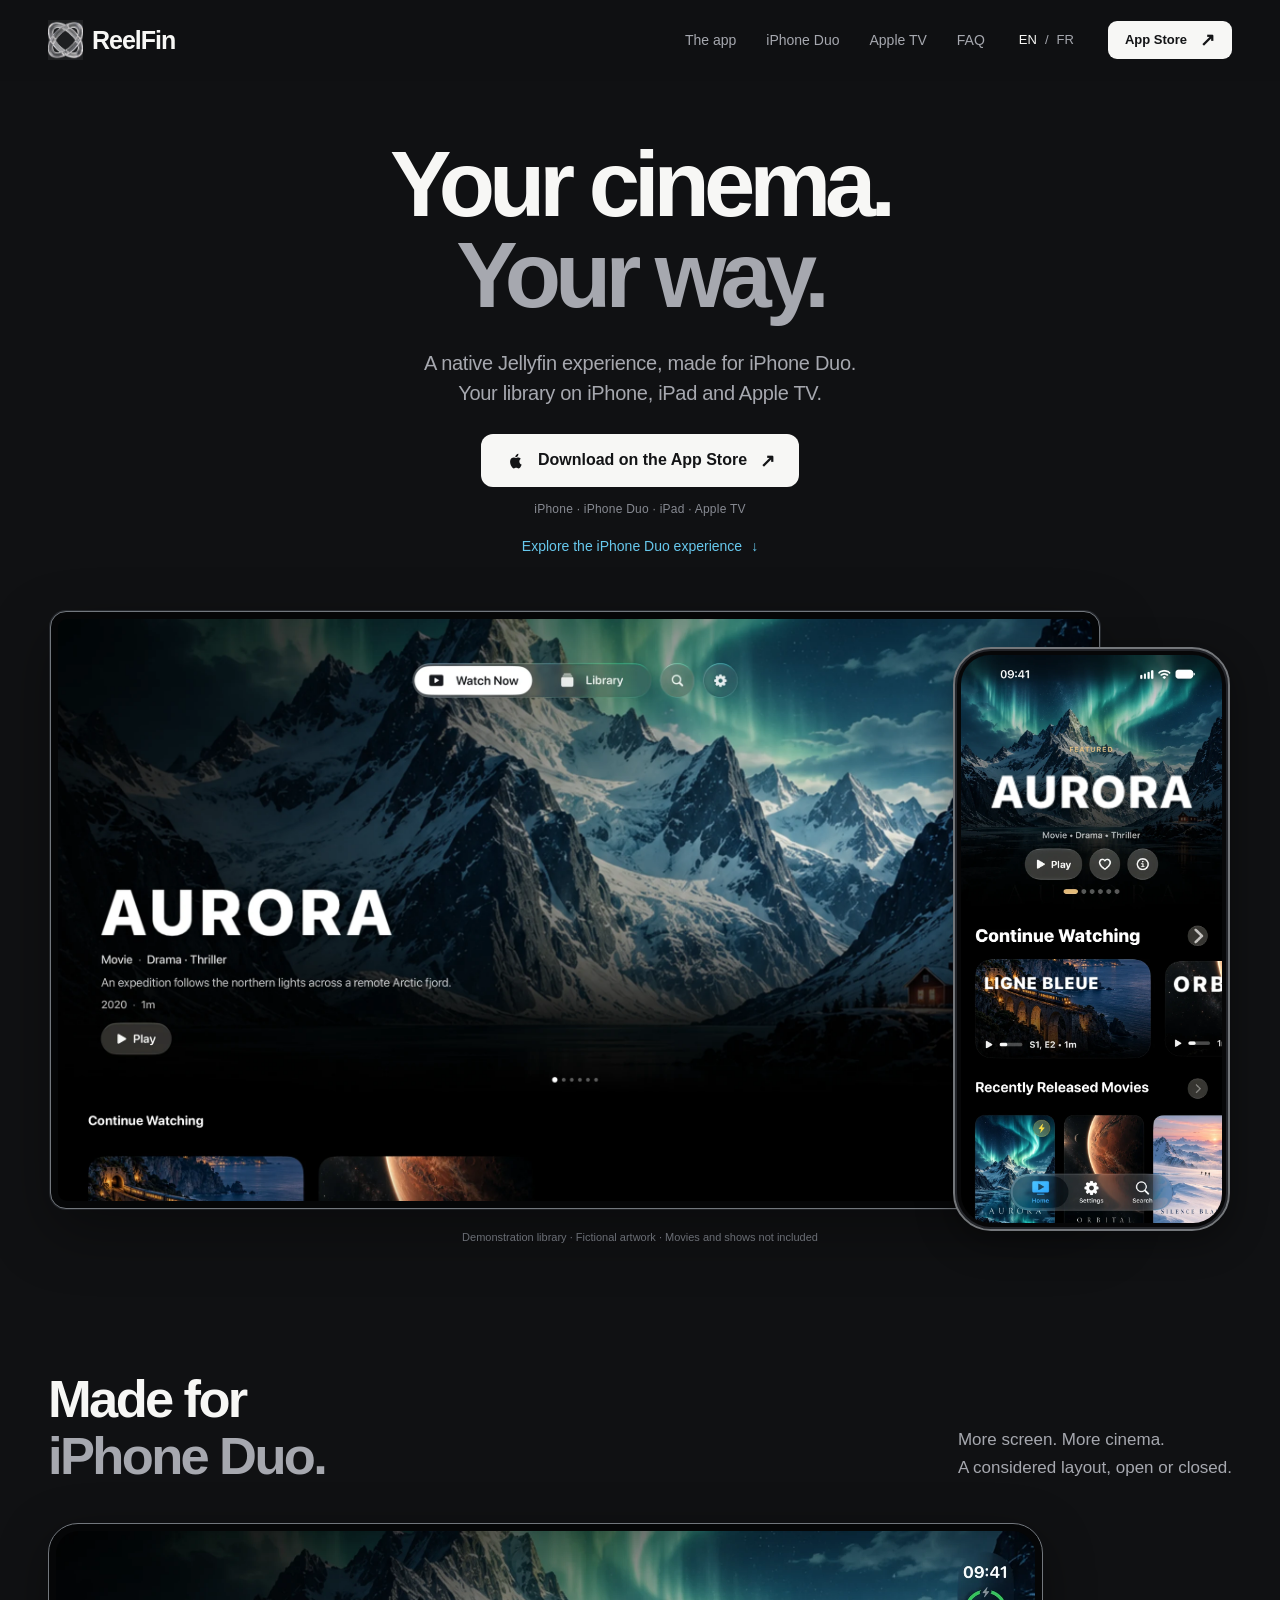
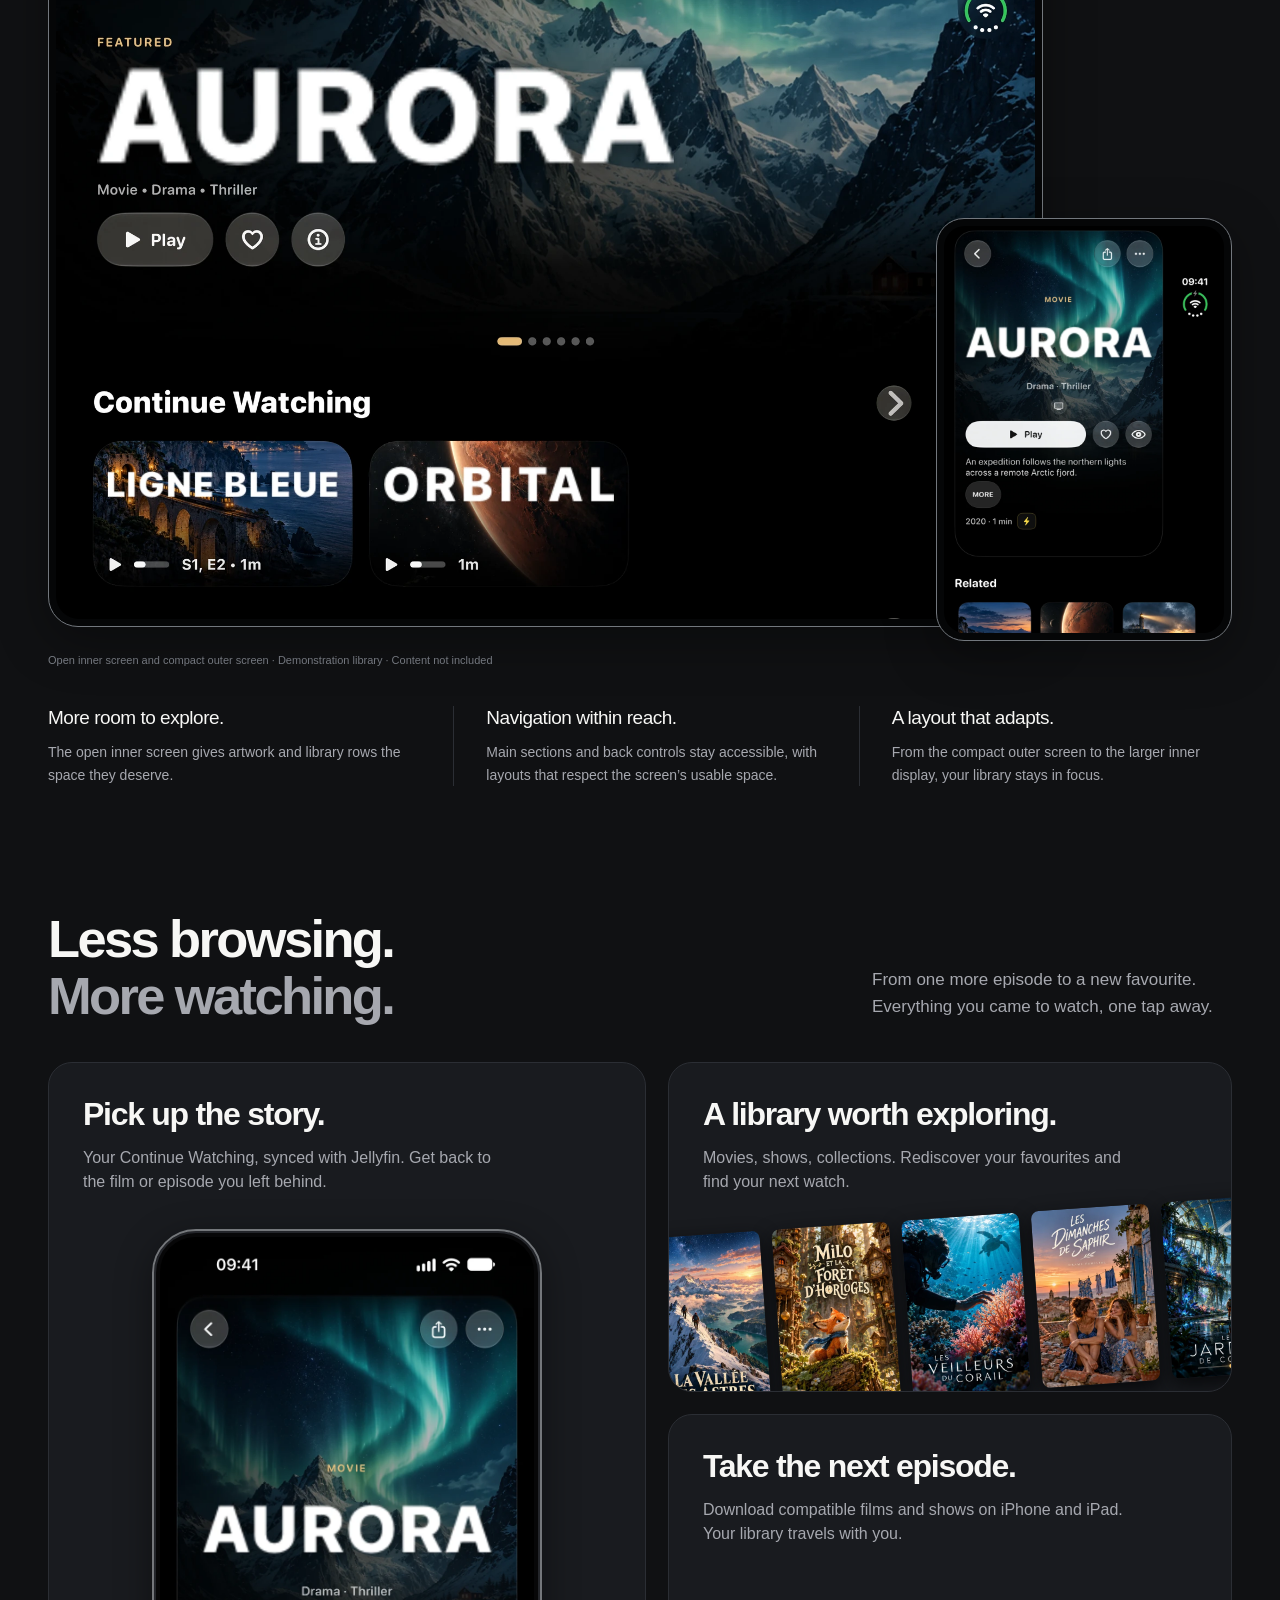
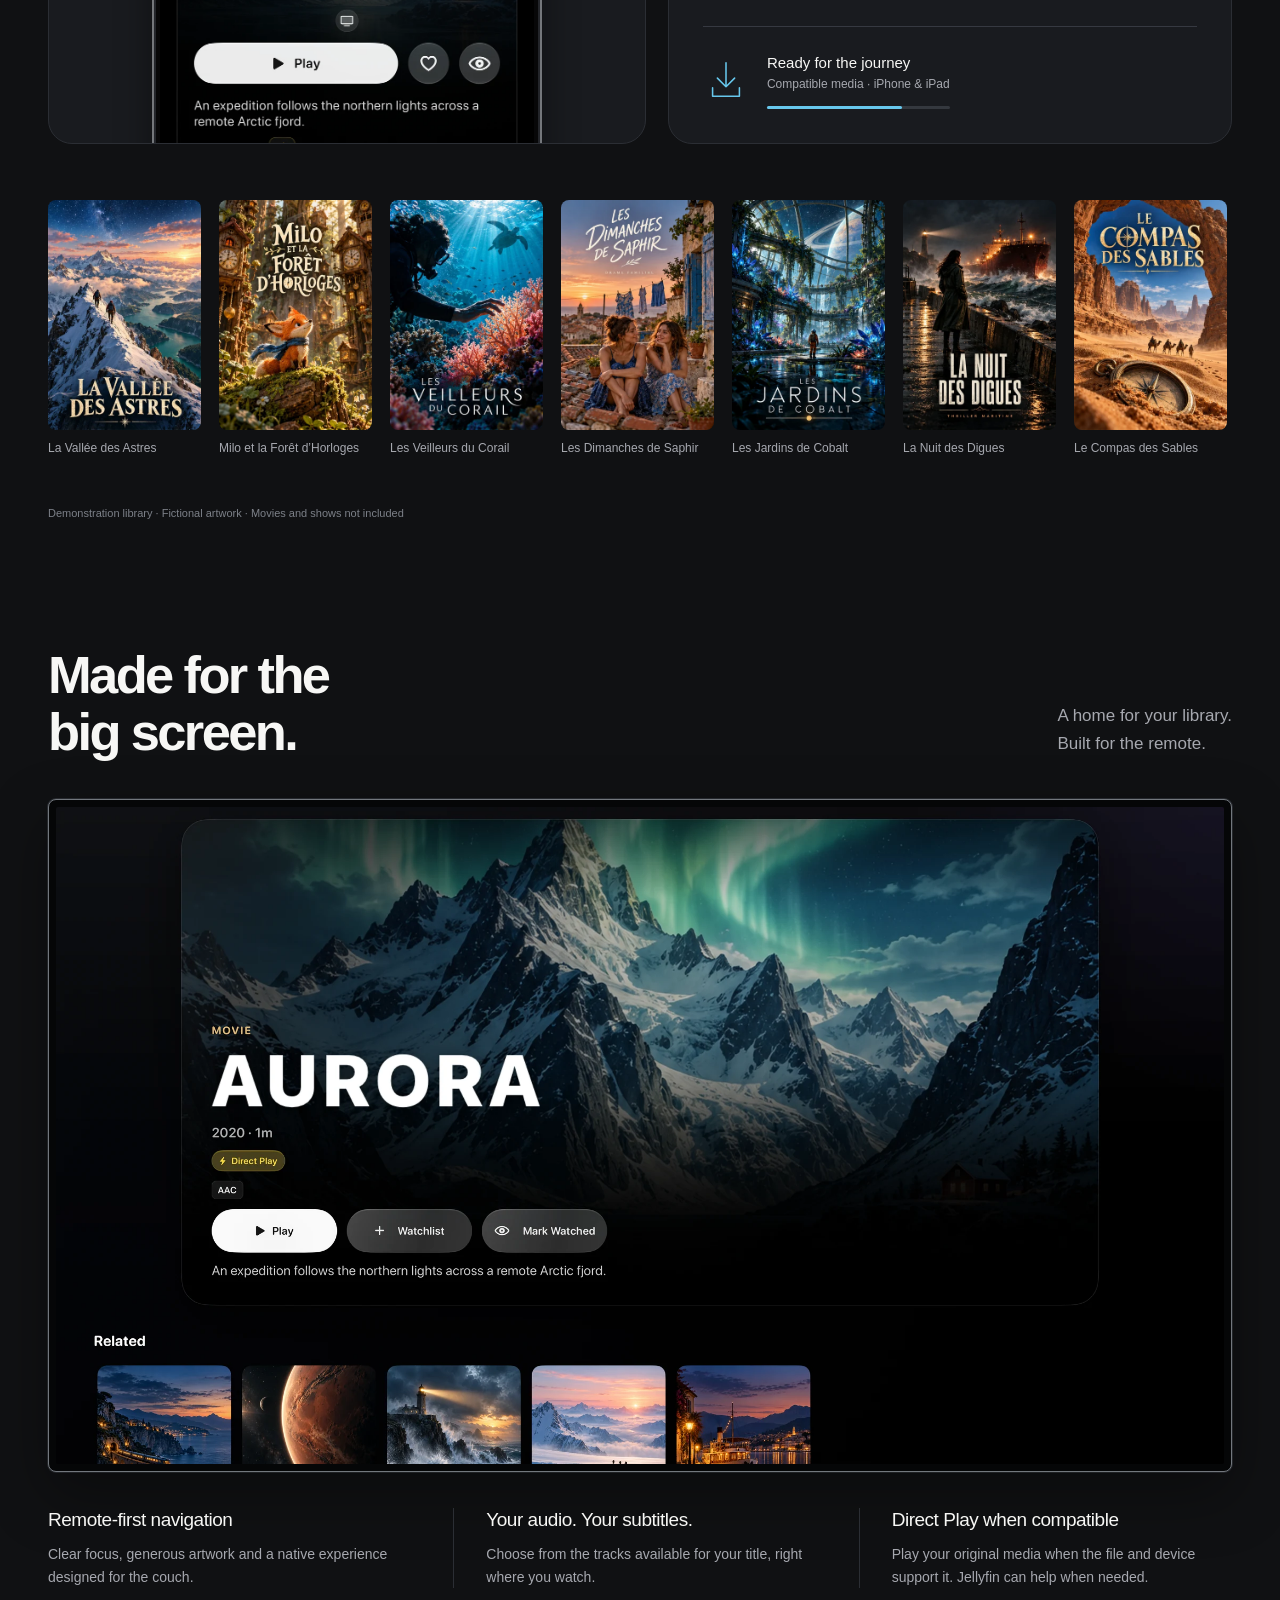
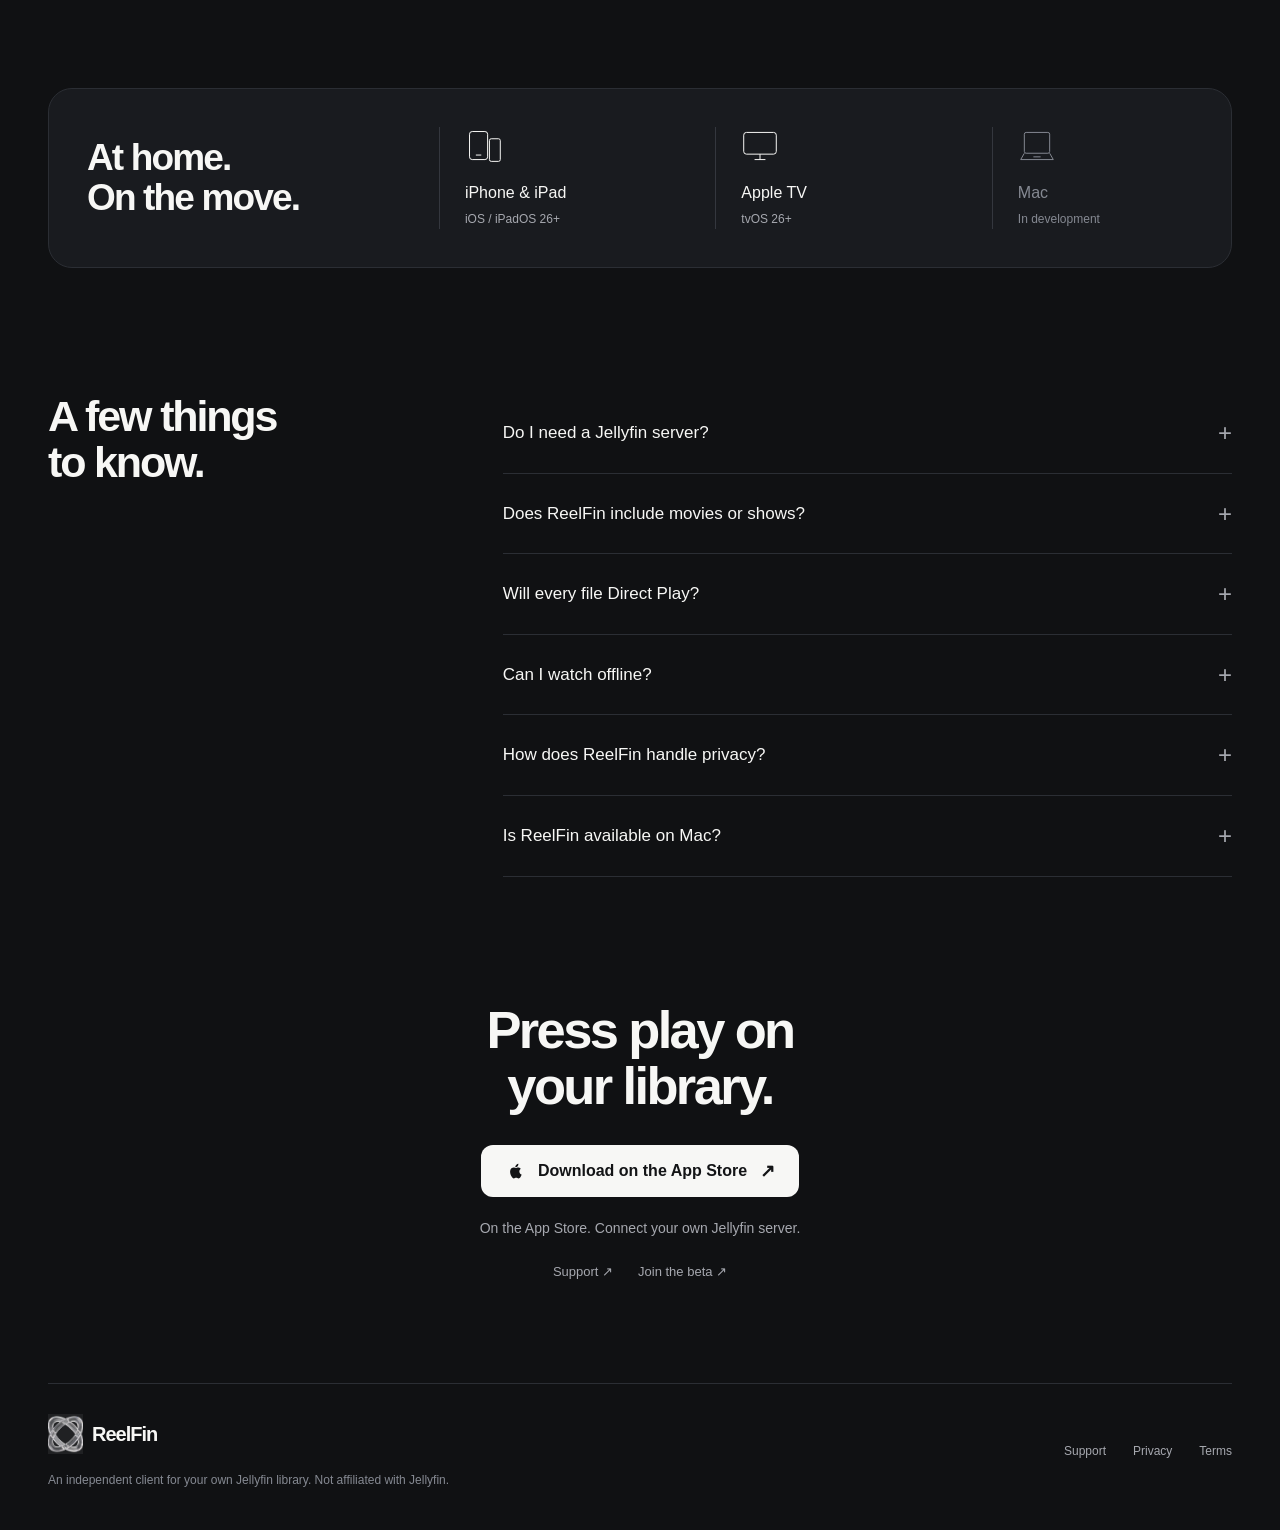
==== commit fcabb85f: "feat: redesign bilingual ReelFin site around cinema and iPhone Duo" ====
--- a/index.html
+++ b/index.html
@@ -1,501 +1,89 @@
 <!doctype html>
 <html lang="en">
-  <head>
-    <meta charset="utf-8">
-    <meta name="viewport" content="width=device-width, initial-scale=1">
-    <meta
-      name="description"
-      content="ReelFin is a native Jellyfin client for iPhone, iPad, and Apple TV with fast browsing, Apple playback, and ReelTranscode media optimization."
-    >
-    <meta property="og:title" content="ReelFin | Native Jellyfin for Apple platforms">
-    <meta
-      property="og:description"
-      content="Bring your Jellyfin library to iPhone, iPad, and Apple TV with an interface that feels native, fast, and optimized for Apple playback."
-    >
-    <meta property="og:type" content="website">
-    <meta property="og:url" content="https://flovflo.github.io/reelfin-site/">
-    <meta property="og:image" content="https://flovflo.github.io/reelfin-site/assets/media/NEW/tvos-home.png">
-    <meta name="apple-itunes-app" content="app-id=6762079357">
-    <script type="application/ld+json">
-      {
-        "@context": "https://schema.org",
-        "@type": "MobileApplication",
-        "name": "ReelFin",
-        "description": "Native Jellyfin client for iPhone, iPad, and Apple TV. Connects to your own Jellyfin server.",
-        "operatingSystem": "iOS, iPadOS, tvOS",
-        "applicationCategory": "EntertainmentApplication",
-        "url": "https://flovflo.github.io/reelfin-site/",
-        "downloadUrl": "https://apps.apple.com/app/reelfin/id6762079357",
-        "image": "https://flovflo.github.io/reelfin-site/assets/media/NEW/tvos-home.png",
-        "author": { "@type": "Person", "name": "Florian Taffin" },
-        "offers": { "@type": "Offer", "price": "0", "priceCurrency": "USD" }
-      }
-    </script>
-    <meta name="twitter:card" content="summary_large_image">
-    <meta name="theme-color" content="#ffffff">
-    <link rel="canonical" href="https://flovflo.github.io/reelfin-site/">
-    <link rel="icon" type="image/png" href="assets/media/NEW/reelfin-mark.png">
-    <link rel="stylesheet" href="assets/site.css?v=home-primary">
-    <script defer src="assets/site.js?v=nav-2026-10-11"></script>
-    <title>ReelFin | Jellyfin, made for iPhone, iPad, and Apple TV</title>
-  </head>
-  <body>
-    <a class="skip-link" href="#main-content">Skip to content</a>
-
-    <header class="site-header">
-      <div class="site-header__inner">
-        <a class="brand" href="#top" aria-label="ReelFin home">
-          <span class="brand__mark" aria-hidden="true">
-            <img src="assets/media/NEW/reelfin-mark.png" alt="">
-          </span>
-          <span>ReelFin</span>
-        </a>
-
-        <nav class="site-nav" aria-label="Primary navigation">
-          <a href="#overview">Overview</a>
-          <a href="#screens">Screens</a>
-          <a href="#tvos">Apple TV</a>
-          <a href="#privacy">Privacy</a>
-          <a href="#support">Support</a>
-        </nav>
-
-        <a
-          class="button button--primary site-header__cta"
-          href="https://apps.apple.com/app/reelfin/id6762079357"
-          rel="noreferrer"
-        >
-          Download on the App Store
-        </a>
+<head>
+  <meta charset="utf-8">
+  <meta name="viewport" content="width=device-width, initial-scale=1">
+  <title>ReelFin — Your cinema. Your way.</title>
+  <meta name="description" content="Your Jellyfin library on iPhone, iPad and Apple TV. Resume your favourites, explore your collection and take compatible downloads with you. Native. Independent. Yours.">
+  <meta name="theme-color" content="#101113">
+  <meta name="apple-itunes-app" content="app-id=6762079357">
+  <link rel="canonical" href="https://flovflo.github.io/reelfin-site/">
+  <link rel="alternate" hreflang="en" href="https://flovflo.github.io/reelfin-site/">
+  <link rel="alternate" hreflang="fr" href="https://flovflo.github.io/reelfin-site/fr/">
+  <link rel="alternate" hreflang="x-default" href="https://flovflo.github.io/reelfin-site/">
+  <meta property="og:type" content="website">
+  <meta property="og:title" content="ReelFin — Your cinema. Your way.">
+  <meta property="og:description" content="Your Jellyfin library on iPhone, iPad and Apple TV. Resume your favourites, explore your collection and take compatible downloads with you. Native. Independent. Yours.">
+  <meta property="og:url" content="https://flovflo.github.io/reelfin-site/">
+  <meta property="og:locale" content="en_US">
+  <meta property="og:image" content="https://flovflo.github.io/reelfin-site/assets/media/cinema/social-en.jpg">
+  <meta property="og:image:alt" content="ReelFin — Your cinema. Your way.">
+  <meta property="og:image:width" content="1200">
+  <meta property="og:image:height" content="630">
+  <meta name="twitter:card" content="summary_large_image">
+  <link rel="icon" type="image/png" href="assets/media/NEW/reelfin-mark.png">
+  <link rel="stylesheet" href="assets/site.css?v=cinema-1">
+  <script defer src="assets/site.js?v=cinema-1"></script>
+  <script type="application/ld+json">{"@context": "https://schema.org", "@type": "MobileApplication", "name": "ReelFin", "operatingSystem": "iOS 26+, iPadOS 26+, tvOS 26+", "applicationCategory": "EntertainmentApplication", "description": "Your Jellyfin library on iPhone, iPad and Apple TV. Resume your favourites, explore your collection and take compatible downloads with you. Native. Independent. Yours.", "url": "https://flovflo.github.io/reelfin-site/", "downloadUrl": "https://apps.apple.com/app/reelfin/id6762079357", "author": {"@type": "Person", "name": "Florian Taffin"}}</script>
+</head>
+<body>
+  <a class="skip-link" href="#main-content">Skip to content</a>
+  <header class="site-header site-header--marketing">
+    <div class="site-header__inner">
+      <a class="brand" href="#top" aria-label="ReelFin"><span class="brand__mark" aria-hidden="true"><img src="assets/media/NEW/reelfin-mark.png" alt="" width="400" height="240"></span><span>ReelFin</span></a>
+      <nav class="site-nav" aria-label="Primary navigation"><a href="#overview">The app</a><a href="#duo">iPhone Duo</a><a href="#tvos">Apple TV</a><a href="#faq">FAQ</a></nav>
+      <nav class="language-switch" aria-label="Language"><a href="index.html" lang="en" hreflang="en" aria-current="page">EN</a><span aria-hidden="true">/</span><a href="fr/index.html" lang="fr" hreflang="fr" >FR</a></nav>
+      <a class="button button--primary site-header__cta" href="https://apps.apple.com/app/reelfin/id6762079357">App Store <span class="arrow" aria-hidden="true">↗</span></a>
+      <button class="menu-toggle" aria-expanded="false" aria-controls="mobile-menu" aria-label="Open navigation"><svg viewBox="0 0 24 24" fill="none" stroke="currentColor" stroke-width="1.5" aria-hidden="true"><path d="M4 8h16M4 16h16"/></svg></button>
+    </div>
+    <nav class="mobile-menu" id="mobile-menu" aria-label="Primary navigation" hidden><a href="#overview">The app</a><a href="#duo">iPhone Duo</a><a href="#tvos">Apple TV</a><a href="#faq">FAQ</a><a href="https://apps.apple.com/app/reelfin/id6762079357">Download on the App Store ↗</a></nav>
+  </header>
+  <main id="main-content">
+    <section class="hero container" id="top" aria-labelledby="hero-title">
+      <h1 id="hero-title">Your cinema.<span>Your way.</span></h1>
+      <p class="hero__lede">A native Jellyfin experience, made for iPhone Duo.<br>Your library on iPhone, iPad and Apple TV.</p>
+      <a class="button button--primary" href="https://apps.apple.com/app/reelfin/id6762079357"><svg viewBox="0 0 24 24" aria-hidden="true"><path d="M17.2 12.5c0-2.1 1.7-3.1 1.8-3.2-1-1.4-2.4-1.6-2.9-1.6-1.2-.2-2.4.8-3 .8-.7 0-1.7-.8-2.8-.7-1.4 0-2.8.9-3.5 2.1-1.5 2.6-.4 6.6 1.1 8.8.7 1.1 1.6 2.2 2.7 2.2 1.1-.1 1.5-.7 2.8-.7 1.3 0 1.7.7 2.8.7s1.9-1.1 2.6-2.1c.9-1.2 1.2-2.4 1.2-2.5-.1 0-2.8-1.1-2.8-3.8ZM15.2 6.2c.6-.8 1-1.8.9-2.9-.9.1-2 .6-2.7 1.4-.6.7-1.2 1.8-1 2.9 1 .1 2-.5 2.8-1.4Z"/></svg><span>Download on the App Store</span><span class="arrow" aria-hidden="true">↗</span></a>
+      <p class="hero__platforms">iPhone · iPhone Duo · iPad · Apple TV</p><a class="hero__duo-link" href="#duo">Explore the iPhone Duo experience <span aria-hidden="true">↓</span></a>
+      <div class="hero__stage">
+        <figure class="tv-screen"><img src="assets/media/cinema/tv4k-home.webp" alt="ReelFin Apple TV home screen, using the fictional Aurora demonstration library." width="2200" height="1238" fetchpriority="high"></figure>
+        <figure class="hero__phone phone-screen"><img src="assets/media/cinema/iphone-home.webp" alt="ReelFin on iPhone, with Continue Watching and films from a fictional demonstration library." width="840" height="1825" fetchpriority="high"></figure>
       </div>
-    </header>
-
-    <main id="main-content">
-      <section class="hero section-white" id="top">
-        <div class="hero__copy reveal">
-          <h1>Your Jellyfin library, made for iPhone, iPad, and Apple TV.</h1>
-          <p>
-            ReelFin turns a self-hosted Jellyfin server into a fast, calm Apple
-            experience. Browse your library, resume faster, and press play from
-            an interface built for the devices you actually use.
-          </p>
-          <div class="hero__actions" aria-label="Primary actions">
-            <a
-              class="button button--primary"
-              href="https://apps.apple.com/app/reelfin/id6762079357"
-              rel="noreferrer"
-            >
-              Download on the App Store
-            </a>
-            <a class="button button--ghost" href="#screens">View App Screens</a>
-          </div>
-        </div>
-
-        <div class="hero__stage reveal" aria-label="ReelFin product screenshots using an original fictional demo library">
-          <figure class="phone-shot hero__phone hero__phone--library">
-            <img
-              src="assets/media/NEW/iphone-library-bezel.png"
-              alt="ReelFin iPhone library screen with search and movie collections."
-              fetchpriority="high"
-            >
-          </figure>
-
-          <figure class="phone-shot hero__phone hero__phone--home">
-            <img
-              src="assets/media/NEW/iphone-home-bezel.png"
-              alt="ReelFin iPhone home screen with continue watching and recent media rows."
-              fetchpriority="high"
-            >
-          </figure>
-
-          <figure class="phone-shot hero__phone hero__phone--detail">
-            <img
-              src="assets/media/NEW/iphone-detail-bezel.png"
-              alt="ReelFin iPhone movie details with playback controls and related titles."
-              fetchpriority="high"
-            >
-          </figure>
-        </div>
-
-        <div class="proof-strip reveal" aria-label="ReelFin platform highlights">
-          <span>Native SwiftUI</span>
-          <span>Apple playback frameworks</span>
-          <span>ReelTranscode media prep</span>
-          <span>Self-hosted Jellyfin</span>
-          <span>iPhone, iPad, Apple TV</span>
-        </div>
-      </section>
-
-      <section class="section section-gray performance-section" id="overview">
-        <div class="section-heading section-heading--center reveal">
-          <h2 class="gradient-text">Open ReelFin and start watching faster.</h2>
-          <p>
-            ReelFin focuses on the delays you actually feel: loading Home,
-            finding the next episode, choosing the best playback route, and
-            avoiding live conversion when a file can be prepared in advance.
-          </p>
-        </div>
-
-        <div class="performance-board reveal" aria-label="How ReelFin starts playback faster">
-          <div class="performance-board__lead">
-            <span class="performance-board__label">What ReelFin optimizes</span>
-            <h3>Cache first. Direct Play when possible. Convert before playback.</h3>
-            <p>
-              ReelFin shows saved rows while Jellyfin refreshes, starts
-              compatible files without server conversion, and leaves difficult
-              files to Jellyfin or ReelTranscode instead of pretending every
-              video should use the same route.
-            </p>
-
-            <div class="performance-facts" aria-label="Concrete optimization points">
-              <article>
-                <strong>Home</strong>
-                <span>Show cached library rows first, then refresh Jellyfin in the background.</span>
-              </article>
-              <article>
-                <strong>Playback</strong>
-                <span>Use Direct Play when the file is already compatible with Apple playback.</span>
-              </article>
-              <article>
-                <strong>Preparation</strong>
-                <span>Use ReelTranscode for media that should be converted before anyone presses Play.</span>
-              </article>
-            </div>
-          </div>
-
-          <div class="performance-flow" aria-label="Playback startup flow">
-            <article class="performance-step">
-              <span>01</span>
-              <div>
-                <h4>Home appears quickly</h4>
-                <p>Open the app and see cached Continue Watching and library rows while Jellyfin refreshes.</p>
-              </div>
-            </article>
-            <article class="performance-step">
-              <span>02</span>
-              <div>
-                <h4>Fewer screens before Play</h4>
-                <p>Resume, search, library, and details all keep the next watch action close.</p>
-              </div>
-            </article>
-            <article class="performance-step">
-              <span>03</span>
-              <div>
-                <h4>Compatible files Direct Play</h4>
-                <p>If the container, video, audio, and subtitles work on Apple devices, ReelFin avoids conversion.</p>
-              </div>
-            </article>
-            <article class="performance-step">
-              <span>04</span>
-              <div>
-                <h4>Difficult files still have a path</h4>
-                <p>Jellyfin can remux or transcode live, and ReelTranscode can make an Apple-ready file ahead of time.</p>
-              </div>
-            </article>
-          </div>
-        </div>
-      </section>
-
-      <section class="section section-white transcode-section" id="transcode">
-        <div class="transcode-layout">
-          <div class="transcode-copy reveal">
-            <span>ReelTranscode</span>
-            <h2>Optimize the library once. Watch faster everywhere.</h2>
-            <p>
-              ReelTranscode is the macOS companion pipeline for media that is
-              not naturally Apple-friendly. It prefers copy or remux before
-              transcoding, targets Apple-native MP4 output, and keeps Dolby
-              Vision or HDR honest instead of silently flattening the file.
-            </p>
-            <a
-              class="button button--primary"
-              href="https://github.com/Flovflo/ReelTranscode"
-              rel="noreferrer"
-            >
-              View ReelTranscode
-            </a>
-          </div>
-
-          <div class="transcode-stack reveal" aria-label="ReelTranscode optimization path">
-            <article class="transcode-card">
-              <span>01</span>
-              <div>
-                <h3>Copy and remux first</h3>
-                <p>
-                  Keep compatible video and audio streams intact when a lighter
-                  container change is enough for Apple playback.
-                </p>
-              </div>
-            </article>
-
-            <article class="transcode-card">
-              <span>02</span>
-              <div>
-                <h3>Apple-native output</h3>
-                <p>
-                  Prepare MP4 files with Apple-friendly HEVC tagging, faststart,
-                  audio fallbacks, and subtitles that fit the platform.
-                </p>
-              </div>
-            </article>
-
-            <article class="transcode-card">
-              <span>03</span>
-              <div>
-                <h3>Strict quality checks</h3>
-                <p>
-                  Dolby Vision and HDR paths are validated after processing, so
-                  an optimized file does not hide a degraded result.
-                </p>
-              </div>
-            </article>
-          </div>
-        </div>
-      </section>
-
-      <section class="section section-white screens-section" id="screens">
-        <div class="section-heading section-heading--center reveal">
-          <h2>One library. Two viewing modes.</h2>
-          <p>
-            ReelFin keeps the same visual identity across platforms, then adapts
-            the interaction model to the screen in front of you. Screens show an original fictional demo library; ReelFin does not include movies or shows.
-          </p>
-        </div>
-
-        <div class="screen-composition">
-          <article class="screen-panel screen-panel--iphone reveal">
-            <div>
-              <h3>iPhone browsing</h3>
-              <p>
-                Open the app, scan big artwork, resume the right item, and get
-                back to watching without extra layers.
-              </p>
-            </div>
-            <figure class="phone-shot">
-              <img
-                src="assets/media/NEW/iphone-home-bezel.png"
-                alt="ReelFin home screen on iPhone."
-                loading="lazy"
-              >
-            </figure>
-          </article>
-
-          <article class="screen-panel screen-panel--library reveal">
-            <div>
-              <h3>Library search</h3>
-              <p>
-                Switch between movies and shows, search quickly, and scan poster
-                grids without leaving the native app flow.
-              </p>
-            </div>
-            <figure class="phone-shot">
-              <img
-                src="assets/media/NEW/iphone-library-bezel.png"
-                alt="ReelFin library screen on iPhone."
-                loading="lazy"
-              >
-            </figure>
-          </article>
-
-          <article class="screen-panel screen-panel--detail reveal">
-            <div>
-              <h3>Clear details</h3>
-              <p>
-                Artwork, metadata, watch state, and the play action stay easy to
-                scan when you land on a title.
-              </p>
-            </div>
-            <figure class="phone-shot">
-              <img
-                src="assets/media/NEW/iphone-detail-bezel.png"
-                alt="ReelFin media detail screen on iPhone."
-                loading="lazy"
-              >
-            </figure>
-          </article>
-
-          <article class="screen-panel screen-panel--wide reveal">
-            <div>
-              <h3>Living room ready</h3>
-              <p>
-                Apple TV gets wider rows, strong focus targets, and a home
-                screen that works from the couch.
-              </p>
-            </div>
-            <figure class="tv-frame">
-              <img
-                src="assets/media/NEW/tvos-home.png"
-                alt="ReelFin tvOS home screen showing a focused hero and media rows."
-                loading="lazy"
-              >
-            </figure>
-          </article>
-        </div>
-      </section>
-
-      <section class="section section-gray tvos-section" id="tvos">
-        <div class="section-heading reveal">
-          <h2 class="gradient-text">Apple TV is treated like its own product.</h2>
-          <p>
-            The big-screen version is not a stretched phone interface. ReelFin
-            gives the remote room to breathe, keeps focus obvious, and makes the
-            next play action visible from across the room.
-          </p>
-        </div>
-
-        <div class="tvos-showcase reveal">
-          <div class="tvos-showcase__screens" aria-label="ReelFin tvOS screenshots">
-            <figure class="tv-frame tvos-showcase__image tvos-showcase__image--home">
-              <img
-                src="assets/media/NEW/tvos-home.png"
-                alt="ReelFin tvOS home screen with Watch Now, Search, Library, and Continue Watching rows."
-                loading="lazy"
-              >
-            </figure>
-            <figure class="tv-frame tvos-showcase__image tvos-showcase__image--detail">
-              <img
-                src="assets/media/NEW/tvos-detail.png"
-                alt="ReelFin tvOS detail screen with Direct Play, resume controls, seasons, and episode rows."
-                loading="lazy"
-              >
-            </figure>
-          </div>
-
-          <div class="tvos-points">
-            <article>
-              <span>Remote-first focus</span>
-              <p>Large targets, visible state, and a navigation model built for lean-back control.</p>
-            </article>
-            <article>
-              <span>Artwork at TV scale</span>
-              <p>Hero images, rows, and details use the room instead of compressing the library.</p>
-            </article>
-            <article>
-              <span>Playback without ceremony</span>
-              <p>Resume and watch actions stay prominent so the screen never feels like a settings panel.</p>
-            </article>
-          </div>
-        </div>
-      </section>
-
-      <section class="section section-white play-section">
-        <div class="section-heading section-heading--center reveal">
-          <h2>Direct Play first. ReelTranscode when the file needs prep.</h2>
-          <p>
-            ReelFin prefers the cleanest live path available: play the original
-            file when Apple devices can handle it, use Jellyfin when recovery is
-            needed, and let ReelTranscode turn stubborn files into better
-            prepared media ahead of time.
-          </p>
-        </div>
-
-        <div class="route-compare reveal" aria-label="Playback route comparison">
-          <article>
-            <h3>Original file path</h3>
-            <ol>
-              <li>Ask Jellyfin for playable sources.</li>
-              <li>Pick the direct Apple route when codecs and container match.</li>
-              <li>Start playback with less server work and no avoidable conversion.</li>
-            </ol>
-          </article>
-
-          <article>
-            <h3>Server-assisted path</h3>
-            <ol>
-              <li>Use Jellyfin remux or transcode when the source needs help.</li>
-              <li>Keep recovery paths available for incompatible files.</li>
-              <li>Preserve reliability without hiding route decisions.</li>
-            </ol>
-          </article>
-
-          <article>
-            <h3>ReelTranscode prep</h3>
-            <ol>
-              <li>Process difficult media before the watch session starts.</li>
-              <li>Target MP4 output that Apple playback frameworks can handle cleanly.</li>
-              <li>Reduce live server conversion pressure for the files you care about most.</li>
-            </ol>
-          </article>
-        </div>
-      </section>
-
-      <section class="section section-gray privacy-section" id="privacy">
-        <div class="privacy-layout">
-          <div class="section-heading reveal">
-            <h2 class="gradient-text">Private by default, because your media is yours.</h2>
-            <p>
-              ReelFin is a client for the Jellyfin server you configure. It does
-              not turn your personal library into a tracking surface.
-            </p>
-          </div>
-
-          <div class="privacy-list reveal">
-            <article>
-              <h3>Connect to your server</h3>
-              <p>Your Jellyfin URL, session, and library metadata come from the server you choose.</p>
-            </article>
-            <article>
-              <h3>Keep credentials on device</h3>
-              <p>Authentication tokens are stored in the Apple Keychain, with preferences kept locally.</p>
-            </article>
-            <article>
-              <h3>No ad-tech model</h3>
-              <p>ReelFin does not sell personal data or use your library for cross-app tracking.</p>
-            </article>
-            <a class="button button--ghost" href="privacy.html">Read Privacy Policy</a>
-          </div>
-        </div>
-      </section>
-
-      <section class="section section-white support-section" id="support">
-        <div class="support-card reveal">
-          <h2>Get ReelFin and make Jellyfin feel at home on Apple devices.</h2>
-          <p>
-            ReelFin is free on the App Store for iPhone, iPad, and Apple TV.
-            Feedback still shapes every release: report rough edges, or join
-            the TestFlight beta to try new builds first.
-          </p>
-          <div class="support-card__actions">
-            <a
-              class="button button--primary"
-              href="https://apps.apple.com/app/reelfin/id6762079357"
-              rel="noreferrer"
-            >
-              Download on the App Store
-            </a>
-            <a class="button button--ghost" href="https://testflight.apple.com/join/TkVVXmU2" rel="noreferrer">
-              Join the TestFlight Beta
-            </a>
-            <a
-              class="button button--ghost"
-              href="mailto:florian.taffin.pro@gmail.com?subject=ReelFin%20Support"
-            >
-              Email Support
-            </a>
-            <a class="button button--ghost" href="https://github.com/Flovflo/reelfin-site" rel="noreferrer">
-              GitHub
-            </a>
-          </div>
-        </div>
-      </section>
-    </main>
-
-    <footer class="site-footer">
-      <div>
-        <a class="brand brand--footer" href="#top" aria-label="ReelFin home">
-          <span class="brand__mark" aria-hidden="true">
-            <img src="assets/media/NEW/reelfin-mark.png" alt="">
-          </span>
-          <span>ReelFin</span>
-        </a>
-        <p>Independent native client for self-hosted Jellyfin libraries on Apple platforms.</p>
+      <p class="image-credit">Demonstration library · Fictional artwork · Movies and shows not included</p>
+    </section>
+    <section class="section container duo" id="duo" aria-labelledby="duo-title">
+      <div class="section-heading"><h2 id="duo-title">Made for<br><span class="muted">iPhone Duo.</span></h2><p>More screen. More cinema.<br>A considered layout, open or closed.</p></div>
+      <div class="duo-stage"><figure class="duo-inner"><img src="assets/media/cinema/duo-inner-home.webp" alt="Native ReelFin demonstration Home on the fully open iPhone Duo inner screen." width="1800" height="1266" loading="lazy"></figure><figure class="duo-outer"><img src="assets/media/cinema/duo-outer-detail.webp" alt="Native ReelFin demonstration movie detail on the compact iPhone Duo outer screen." width="840" height="1222" loading="lazy"></figure></div>
+      <p class="image-credit">Open inner screen and compact outer screen · Demonstration library · Content not included</p>
+      <div class="tv-benefits"><article><h3>More room to explore.</h3><p>The open inner screen gives artwork and library rows the space they deserve.</p></article><article><h3>Navigation within reach.</h3><p>Main sections and back controls stay accessible, with layouts that respect the screen’s usable space.</p></article><article><h3>A layout that adapts.</h3><p>From the compact outer screen to the larger inner display, your library stays in focus.</p></article></div>
+    </section>
+    <section class="section container" id="overview" aria-labelledby="benefits-title">
+      <div class="section-heading"><h2 id="benefits-title">Less browsing.<br><span class="muted">More watching.</span></h2><p>From one more episode to a new favourite. Everything you came to watch, one tap away.</p></div>
+      <div class="feature-grid" id="screens">
+        <article class="feature feature--resume"><h3>Pick up the story.</h3><p>Your Continue Watching, synced with Jellyfin. Get back to the film or episode you left behind.</p><figure class="phone-screen"><img src="assets/media/cinema/iphone-detail.webp" alt="The ReelFin iPhone detail page for the fictional film Aurora." width="840" height="1825" loading="lazy"></figure></article>
+        <article class="feature feature--library"><h3>A library worth exploring.</h3><p>Movies, shows, collections. Rediscover your favourites and find your next watch.</p><div class="poster-preview" aria-hidden="true"><img src="assets/media/cinema/poster-vallee-des-astres.webp" alt="" width="240" height="360" loading="lazy"><img src="assets/media/cinema/poster-milo-foret-horloges.webp" alt="" width="240" height="360" loading="lazy"><img src="assets/media/cinema/poster-veilleurs-du-corail.webp" alt="" width="240" height="360" loading="lazy"><img src="assets/media/cinema/poster-dimanches-de-saphir.webp" alt="" width="240" height="360" loading="lazy"><img src="assets/media/cinema/poster-jardins-de-cobalt.webp" alt="" width="240" height="360" loading="lazy"><img src="assets/media/cinema/poster-nuit-des-digues.webp" alt="" width="240" height="360" loading="lazy"></div></article>
+        <article class="feature feature--downloads"><div><h3>Take the next episode.</h3><p>Download compatible films and shows on iPhone and iPad. Your library travels with you.</p></div><div class="download-visual"><svg viewBox="0 0 48 48" fill="none" stroke="currentColor" stroke-width="1.6" aria-hidden="true"><path d="M24 6v25m-9-9 9 9 9-9M10 32v9h28v-9" stroke-linecap="round" stroke-linejoin="round"/></svg><div><strong>Ready for the journey</strong><span>Compatible media · iPhone & iPad</span><div class="download-line" aria-hidden="true"></div></div></div></article>
       </div>
-
-      <nav class="site-footer__links" aria-label="Footer navigation">
-        <a href="support.html">Support</a>
-        <a href="privacy.html">Privacy</a>
-        <a href="terms.html">Terms</a>
-        <a href="https://github.com/Flovflo/reelfin-site" rel="noreferrer">GitHub</a>
-      </nav>
-    </footer>
-  </body>
+      <div class="poster-section" ><div class="poster-rail" role="region" aria-label="Fictional demonstration posters" tabindex="0"><figure><img src="assets/media/cinema/poster-vallee-des-astres.webp" alt="La Vallée des Astres" width="240" height="360" loading="lazy"><figcaption>La Vallée des Astres</figcaption></figure><figure><img src="assets/media/cinema/poster-milo-foret-horloges.webp" alt="Milo et la Forêt d’Horloges" width="240" height="360" loading="lazy"><figcaption>Milo et la Forêt d’Horloges</figcaption></figure><figure><img src="assets/media/cinema/poster-veilleurs-du-corail.webp" alt="Les Veilleurs du Corail" width="240" height="360" loading="lazy"><figcaption>Les Veilleurs du Corail</figcaption></figure><figure><img src="assets/media/cinema/poster-dimanches-de-saphir.webp" alt="Les Dimanches de Saphir" width="240" height="360" loading="lazy"><figcaption>Les Dimanches de Saphir</figcaption></figure><figure><img src="assets/media/cinema/poster-jardins-de-cobalt.webp" alt="Les Jardins de Cobalt" width="240" height="360" loading="lazy"><figcaption>Les Jardins de Cobalt</figcaption></figure><figure><img src="assets/media/cinema/poster-nuit-des-digues.webp" alt="La Nuit des Digues" width="240" height="360" loading="lazy"><figcaption>La Nuit des Digues</figcaption></figure><figure><img src="assets/media/cinema/poster-compas-des-sables.webp" alt="Le Compas des Sables" width="240" height="360" loading="lazy"><figcaption>Le Compas des Sables</figcaption></figure><figure><img src="assets/media/cinema/poster-naya-gardienne-nuages.webp" alt="Naya, Gardienne des Nuages" width="240" height="360" loading="lazy"><figcaption>Naya, Gardienne des Nuages</figcaption></figure><figure><img src="assets/media/cinema/poster-hauteur-de-racines.webp" alt="À Hauteur de Racines" width="240" height="360" loading="lazy"><figcaption>À Hauteur de Racines</figcaption></figure><figure><img src="assets/media/cinema/poster-saison-des-lanternes.webp" alt="La Saison des Lanternes" width="240" height="360" loading="lazy"><figcaption>La Saison des Lanternes</figcaption></figure><figure><img src="assets/media/cinema/poster-memoire-dune-lune.webp" alt="Mémoire d’une Lune" width="240" height="360" loading="lazy"><figcaption>Mémoire d’une Lune</figcaption></figure><figure><img src="assets/media/cinema/poster-heures-sous-verre.webp" alt="Les Heures sous Verre" width="240" height="360" loading="lazy"><figcaption>Les Heures sous Verre</figcaption></figure><figure><img src="assets/media/cinema/poster-ile-aux-vents-rouges.webp" alt="L’Île aux Vents Rouges" width="240" height="360" loading="lazy"><figcaption>L’Île aux Vents Rouges</figcaption></figure><figure><img src="assets/media/cinema/poster-voyage-de-pepite.webp" alt="Le Voyage de Pépite" width="240" height="360" loading="lazy"><figcaption>Le Voyage de Pépite</figcaption></figure><figure><img src="assets/media/cinema/poster-ouvriers-de-la-nuit.webp" alt="Les Ouvriers de la Nuit" width="240" height="360" loading="lazy"><figcaption>Les Ouvriers de la Nuit</figcaption></figure><figure><img src="assets/media/cinema/poster-reste-des-etes.webp" alt="Ce qui reste des Étés" width="240" height="360" loading="lazy"><figcaption>Ce qui reste des Étés</figcaption></figure><figure><img src="assets/media/cinema/poster-dernier-signal-dio.webp" alt="Le Dernier Signal d’Io" width="240" height="360" loading="lazy"><figcaption>Le Dernier Signal d’Io</figcaption></figure><figure><img src="assets/media/cinema/poster-archive-des-pluies.webp" alt="L’Archive des Pluies" width="240" height="360" loading="lazy"><figcaption>L’Archive des Pluies</figcaption></figure><figure><img src="assets/media/cinema/poster-cartographes-de-laube.webp" alt="Les Cartographes de l’Aube" width="240" height="360" loading="lazy"><figcaption>Les Cartographes de l’Aube</figcaption></figure><figure><img src="assets/media/cinema/poster-baleine-cerf-volant.webp" alt="La Baleine et le Cerf-volant" width="240" height="360" loading="lazy"><figcaption>La Baleine et le Cerf-volant</figcaption></figure><figure><img src="assets/media/cinema/poster-ciel-des-migrations.webp" alt="Sous le Ciel des Migrations" width="240" height="360" loading="lazy"><figcaption>Sous le Ciel des Migrations</figcaption></figure><figure><img src="assets/media/cinema/poster-maisons-flottantes.webp" alt="Nos Maisons Flottantes" width="240" height="360" loading="lazy"><figcaption>Nos Maisons Flottantes</figcaption></figure><figure><img src="assets/media/cinema/poster-orbitale-des-oublies.webp" alt="L’Orbitale des Oubliés" width="240" height="360" loading="lazy"><figcaption>L’Orbitale des Oubliés</figcaption></figure><figure><img src="assets/media/cinema/poster-silence-du-phare.webp" alt="Le Silence du Phare" width="240" height="360" loading="lazy"><figcaption>Le Silence du Phare</figcaption></figure></div><p>Demonstration library · Fictional artwork · Movies and shows not included</p></div>
+    </section>
+    <section class="section container tvos" id="tvos" aria-labelledby="tv-title">
+      <div class="section-heading"><h2 id="tv-title">Made for the<br>big screen.</h2><p>A home for your library.<br>Built for the remote.</p></div>
+      <figure class="tv-screen"><img src="assets/media/cinema/tv4k-detail.webp" alt="ReelFin Apple TV movie detail page, using the fictional Aurora demonstration library." width="2200" height="1238" loading="lazy"></figure>
+      <div class="tv-benefits"><article><h3>Remote-first navigation</h3><p>Clear focus, generous artwork and a native experience designed for the couch.</p></article><article><h3>Your audio. Your subtitles.</h3><p>Choose from the tracks available for your title, right where you watch.</p></article><article><h3>Direct Play when compatible</h3><p>Play your original media when the file and device support it. Jellyfin can help when needed.</p></article></div>
+    </section>
+    <section class="compatibility container" aria-label="Supported platforms">
+      <h2>At home.<br>On the move.</h2>
+      <div class="platform"><svg viewBox="0 0 42 42" fill="none" stroke="currentColor" aria-hidden="true"><rect x="5" y="5" width="20" height="31" rx="3"/><path d="M12 31h6"/><rect x="27" y="13" width="12" height="25" rx="2"/></svg><h3>iPhone &amp; iPad</h3><p>iOS / iPadOS 26+</p></div>
+      <div class="platform"><svg viewBox="0 0 42 42" fill="none" stroke="currentColor" aria-hidden="true"><rect x="3" y="6" width="36" height="24" rx="3"/><path d="M15 36h12m-6-6v6"/></svg><h3>Apple TV</h3><p>tvOS 26+</p></div>
+      <div class="platform platform--future"><svg viewBox="0 0 42 42" fill="none" stroke="currentColor" aria-hidden="true"><rect x="7" y="6" width="28" height="23" rx="2"/><path d="m7 29-4 7h36l-4-7M17 33h8"/></svg><h3>Mac</h3><p>In development</p></div>
+    </section>
+    <section class="section container faq" id="faq" aria-labelledby="faq-title"><h2 id="faq-title">A few things<br>to know.</h2><div><details><summary>Do I need a Jellyfin server?</summary><p>Yes. ReelFin is a client for your own Jellyfin server, or a server you are authorised to use. Enter the server address and sign in to your Jellyfin account.</p></details>
+<details><summary>Does ReelFin include movies or shows?</summary><p>No. You bring your library. The screenshots and poster artwork on this page use a fictional demonstration collection; no movies or shows are supplied with the app.</p></details>
+<details><summary>Will every file Direct Play?</summary><p>Direct Play depends on the file, codecs, subtitles and device. ReelFin uses native Apple playback, and Jellyfin may remux or transcode a file when it needs help.</p></details>
+<details><summary>Can I watch offline?</summary><p>On iPhone and iPad, you can download compatible titles when your Jellyfin account allows downloads. File compatibility and available storage still apply. Downloads are not available on Apple TV.</p></details>
+<details><summary>How does ReelFin handle privacy?</summary><p>Your session token is stored in Apple Keychain. ReelFin does not sell your personal data or use cross-app tracking. Optional crash diagnostics may be enabled in a production build. <a href="privacy.html">Read the privacy policy</a>.</p></details>
+<details><summary>Is ReelFin available on Mac?</summary><p>A dedicated Mac experience is in development. It is not available for public download yet. ReelFin is currently available for iPhone, iPad and Apple TV.</p></details></div></section>
+    <section class="final-cta container" id="support" aria-labelledby="download-title"><h2 id="download-title">Press play on<br>your library.</h2><a class="button button--primary" href="https://apps.apple.com/app/reelfin/id6762079357"><svg viewBox="0 0 24 24" aria-hidden="true"><path d="M17.2 12.5c0-2.1 1.7-3.1 1.8-3.2-1-1.4-2.4-1.6-2.9-1.6-1.2-.2-2.4.8-3 .8-.7 0-1.7-.8-2.8-.7-1.4 0-2.8.9-3.5 2.1-1.5 2.6-.4 6.6 1.1 8.8.7 1.1 1.6 2.2 2.7 2.2 1.1-.1 1.5-.7 2.8-.7 1.3 0 1.7.7 2.8.7s1.9-1.1 2.6-2.1c.9-1.2 1.2-2.4 1.2-2.5-.1 0-2.8-1.1-2.8-3.8ZM15.2 6.2c.6-.8 1-1.8.9-2.9-.9.1-2 .6-2.7 1.4-.6.7-1.2 1.8-1 2.9 1 .1 2-.5 2.8-1.4Z"/></svg><span>Download on the App Store</span><span class="arrow" aria-hidden="true">↗</span></a><p>On the App Store. Connect your own Jellyfin server.</p><div class="final-cta__support"><a href="support.html">Support ↗</a><a href="https://testflight.apple.com/join/TkVVXmU2">Join the beta ↗</a></div></section>
+  </main>
+  <footer class="site-footer" id="privacy"><div><a class="brand brand--footer" href="#top"><span class="brand__mark" aria-hidden="true"><img src="assets/media/NEW/reelfin-mark.png" alt="" width="400" height="240"></span><span>ReelFin</span></a><p>An independent client for your own Jellyfin library. Not affiliated with Jellyfin.</p></div><nav class="site-footer__links" aria-label="Footer"><a href="support.html">Support</a><a href="privacy.html">Privacy</a><a href="terms.html">Terms</a></nav></footer>
+</body>
 </html>
--- a/assets/site.css
+++ b/assets/site.css
@@ -1,1759 +1,261 @@
 :root {
-  /* Colors */
-  color-scheme: light;
-  --color-amber-flame: #f06413;
-  --gradient-amber-flame: linear-gradient(0deg, rgb(240, 100, 19) -29.375%, rgb(254, 171, 48) 100%);
-  --color-honey-glow: #feab30;
-  --color-signal-blue: #0088ff;
-  --color-bright-blue: #1c95ff;
-  --color-pure-white: #ffffff;
-  --color-snow-gray: #f5f5f7;
-  --color-mist: #f0f0f0;
-  --color-silver: #d0d0d3;
-  --color-pewter: #ababb0;
-  --color-smoke: #6e6e73;
-  --color-charcoal: #272727;
-  --color-ink: #101010;
-  --color-true-black: #000000;
-  --color-vivid-green: #34c759;
-  --color-electric-magenta: #cb30e0;
-  --color-alert-red: #ff383c;
+  color-scheme: dark;
+  --canvas: #101113;
+  --surface: #191b1f;
+  --text: #f7f7f5;
+  --muted: #a6a8af;
+  --line: #2b2e34;
+  --accent: #67c8ed;
+  --page-width: 1280px;
+  --header-height: 80px;
+  --color-smoke: var(--muted);
+  --color-mist: var(--line);
+}
+* { box-sizing: border-box; }
+html { background: var(--canvas); scroll-behavior: smooth; scroll-padding-top: 110px; }
+body { margin: 0; min-width: 320px; color: var(--text); background: var(--canvas); font: 17px/1.6 -apple-system, BlinkMacSystemFont, "Segoe UI", sans-serif; -webkit-font-smoothing: antialiased; }
+body, h1, h2, h3, p, figure { margin: 0; }
+a { color: inherit; text-decoration: none; }
+button { font: inherit; }
+button, a, summary { -webkit-tap-highlight-color: transparent; }
+button, summary { cursor: pointer; }
+img { display: block; max-width: 100%; }
+button:focus-visible, a:focus-visible, summary:focus-visible { outline: 2px solid var(--accent); outline-offset: 6px; }
+::selection { background: var(--accent); color: var(--canvas); }
+[hidden] { display: none !important; }
+.container { width: min(calc(100% - 96px), var(--page-width)); margin-inline: auto; }
+.skip-link { position: fixed; top: 12px; left: 20px; z-index: 100; padding: 10px 18px; border-radius: 9px; color: #101113; background: white; transform: translateY(-160%); }
+.skip-link:focus { transform: none; }
+.site-header { position: sticky; z-index: 20; top: 0; min-height: var(--header-height); background: rgb(16 17 19 / 92%); border-bottom: 1px solid transparent; backdrop-filter: blur(20px); -webkit-backdrop-filter: blur(20px); transition: border-color 180ms ease; }
+.site-header.is-scrolled { border-color: var(--line); }
+.site-header__inner { width: min(calc(100% - 96px), var(--page-width)); min-height: var(--header-height); margin: auto; display: flex; align-items: center; gap: 32px; }
+.brand { display: inline-flex; align-items: center; gap: 9px; color: var(--text); font-size: 25px; font-weight: 650; letter-spacing: -1px; line-height: 1; white-space: nowrap; }
+.brand__mark { width: 35px; height: 40px; display: block; overflow: hidden; flex: 0 0 auto; }
+.brand__mark img { width: 100%; height: 100%; object-fit: cover; transform: scale(1.3); mix-blend-mode: screen; }
+.site-nav { display: flex; align-items: center; gap: 30px; margin-left: auto; color: var(--muted); font-size: 14px; line-height: 1.2; }
+.site-nav a { white-space: nowrap; transition: color 160ms ease; }
+.site-nav a:hover, .site-nav a[aria-current="page"] { color: var(--text); }
+.language-switch { display: inline-flex; align-items: center; gap: 6px; font-size: 13px; white-space: nowrap; color: var(--muted); }
+.language-switch [aria-current="page"] { color: var(--text); }
+.language-switch a { padding: 8px 2px; }
+.button { display: inline-flex; justify-content: center; align-items: center; gap: 13px; padding: 14px 23px; border: 1px solid transparent; border-radius: 12px; font-size: 16px; font-weight: 600; line-height: 1.4; transition: background 160ms ease, transform 160ms ease; }
+.button--primary { color: #131416; background: var(--text); }
+.button--primary:hover { background: #dce5e9; transform: translateY(-2px); }
+.button--ghost { border-color: var(--line); color: var(--text); }
+.button--ghost:hover { background: var(--surface); }
+.site-header__cta { font-size: 13px; padding: 9px 16px; border-radius: 9px; white-space: nowrap; }
+.button svg { width: 20px; height: 20px; fill: currentColor; flex-shrink: 0; }
+.arrow { font-size: 18px; line-height: 1; }
+.menu-toggle { display: none; color: var(--text); border: 1px solid var(--line); border-radius: 9px; width: 40px; height: 40px; background: transparent; align-items: center; justify-content: center; }
+.menu-toggle svg { width: 20px; height: 20px; }
+.mobile-menu { padding: 14px 24px 25px; border-top: 1px solid var(--line); }
+.mobile-menu a { display: block; padding: 12px 0; }
+.hero { padding-top: 58px; text-align: center; }
+.hero h1 { font-size: clamp(66px, 7.2vw, 104px); line-height: .99; letter-spacing: -.065em; font-weight: 600; }
+.hero h1 span { display: block; color: var(--muted); }
+.hero__lede { margin: 27px auto 26px; max-width: 630px; color: var(--muted); font-size: 20px; line-height: 1.5; letter-spacing: -.015em; }
+.hero__platforms { color: #878a92; font-size: 12px; margin-top: 13px; letter-spacing: .02em; }
+.hero__duo-link { display: inline-flex; align-items: center; gap: 9px; margin-top: 16px; color: var(--accent); font-size: 14px; }
+.hero__duo-link:hover { text-decoration: underline; text-underline-offset: 5px; }
+.duo-stage { position: relative; padding-right: 16%; }
+.duo-inner, .duo-outer { padding: 7px; border: 1px solid #72777d; background: #050607; border-radius: 30px; box-shadow: 0 14px 50px rgb(0 0 0 / 35%); }
+.duo-inner img, .duo-outer img { width: 100%; height: auto; border-radius: 23px; }
+.duo-outer { position: absolute; right: 0; bottom: -14px; width: 25%; border-radius: 28px; }
+.duo-outer img { border-radius: 21px; }
+.duo .image-credit { text-align: left; margin-top: 25px; max-width: 78%; }
+.hero__stage { position: relative; max-width: 1180px; margin: 52px auto 0; padding: 0 130px 0 0; }
+.tv-screen { padding: 7px; border: 1px solid #72777d; border-radius: 16px; background: #050607; box-shadow: 0 22px 60px rgb(0 0 0 / 35%), 0 0 0 1px #292c31; }
+.tv-screen img { width: 100%; height: auto; aspect-ratio: 16/9; border-radius: 9px; object-fit: cover; }
+.hero__phone { position: absolute; width: 23.5%; right: 0; top: 6%; }
+.phone-screen { padding: 6px; background: #070708; border: 2px solid #74777b; border-radius: 38px; box-shadow: 0 10px 36px rgb(0 0 0 / 40%), inset 0 0 0 2px #23252a; }
+.phone-screen img { width: 100%; height: auto; border-radius: 29px; }
+.image-credit { color: #7c8088; font-size: 11px; margin-top: 20px; text-align: center; }
+.section { padding-block: 125px 0; }
+.section-heading { display: flex; align-items: flex-end; justify-content: space-between; gap: 60px; margin-bottom: 38px; }
+h2 { font-size: clamp(40px, 4.1vw, 61px); font-weight: 550; line-height: 1.08; letter-spacing: -.05em; }
+h2 .muted { color: var(--muted); }
+.section-heading h2 { max-width: 690px; }
+.section-heading > p { max-width: 360px; color: var(--muted); font-size: 17px; line-height: 1.6; padding-bottom: 4px; }
+.feature-grid { display: grid; grid-template-columns: 1.06fr 1fr; grid-template-rows: 330px 330px; gap: 22px; }
+.feature { overflow: hidden; position: relative; border: 1px solid var(--line); border-radius: 24px; background: var(--surface); padding: 34px; }
+.feature h3 { font-size: clamp(26px, 2.5vw, 36px); font-weight: 550; line-height: 1.1; letter-spacing: -.04em; }
+.feature p { color: var(--muted); margin-top: 13px; max-width: 430px; font-size: 16px; line-height: 1.5; }
+.feature--resume { grid-row: span 2; }
+.feature--resume .phone-screen { width: 74%; margin: 35px auto 0; border-radius: 44px; }
+.feature--resume .phone-screen img { border-radius: 35px; }
+.feature--library { padding-bottom: 0; }
+.poster-preview { display: flex; gap: 12px; margin: 25px -34px 0; transform: translateX(-22px) rotate(-4deg); }
+.poster-preview img { width: 118px; height: 177px; border-radius: 8px; object-fit: cover; box-shadow: 0 8px 20px #08090b; }
+.feature--downloads { display: flex; flex-direction: column; justify-content: space-between; }
+.download-visual { margin-top: 28px; display: flex; align-items: center; gap: 18px; border-top: 1px solid #363941; padding-top: 24px; }
+.download-visual > svg { color: var(--accent); width: 46px; height: 46px; flex-shrink: 0; }
+.download-visual strong { display: block; font-size: 15px; font-weight: 500; }
+.download-visual span { display: block; color: var(--muted); font-size: 12px; }
+.download-line { width: 100%; height: 3px; background: #34383e; margin-top: 12px; border-radius: 3px; }
+.download-line::before { content: ""; display: block; height: 100%; width: 74%; background: var(--accent); border-radius: inherit; }
+.poster-section { margin-top: 44px; overflow: hidden; }
+.poster-rail { display: flex; gap: 18px; padding: 12px 0 22px; overflow-x: auto; scrollbar-color: #3a3f46 transparent; scrollbar-width: thin; scroll-snap-type: x mandatory; }
+.poster-rail figure { flex: 0 0 153px; scroll-snap-align: start; }
+.poster-rail img { width: 153px; height: 230px; object-fit: cover; border-radius: 8px; }
+.poster-rail figcaption { color: var(--muted); font-size: 12px; padding-top: 9px; }
+.poster-section > p { color: #7c8088; font-size: 11px; margin-top: 5px; }
+.tvos .tv-screen { border-radius: 8px; padding: 7px; }
+.tvos .tv-screen img { border-radius: 2px; }
+.tv-benefits { display: grid; grid-template-columns: repeat(3, 1fr); margin-top: 36px; gap: 32px; }
+.tv-benefits article + article { border-left: 1px solid var(--line); padding-left: 32px; }
+.tv-benefits h3 { font-size: 19px; font-weight: 500; line-height: 1.3; letter-spacing: -.025em; }
+.tv-benefits p { font-size: 14px; line-height: 1.6; color: var(--muted); margin-top: 11px; }
+.compatibility { display: grid; grid-template-columns: 1.3fr 1fr 1fr .8fr; gap: 25px; align-items: center; background: var(--surface); border: 1px solid var(--line); border-radius: 24px; padding: 38px; margin-top: 100px; }
+.compatibility h2 { font-size: 37px; }
+.platform { padding-left: 25px; border-left: 1px solid #34373e; }
+.platform svg { display: block; width: 38px; height: 38px; margin-bottom: 15px; stroke-width: 1.1; }
+.platform h3 { font-size: 16px; font-weight: 500; }
+.platform p { color: var(--muted); font-size: 12px; margin-top: 4px; }
+.platform--future { color: #858992; }
+.platform--future p { color: #858992; }
+.faq { display: grid; grid-template-columns: .8fr 1.6fr; gap: 90px; }
+.faq h2 { font-size: 43px; }
+.faq details { border-bottom: 1px solid var(--line); }
+.faq summary { list-style: none; display: flex; align-items: center; justify-content: space-between; gap: 24px; padding: 23px 0; font-size: 17px; line-height: 1.4; }
+.faq summary::-webkit-details-marker { display: none; }
+.faq summary::after { content: "+"; color: var(--muted); font-size: 24px; font-weight: 300; }
+.faq details[open] summary::after { content: "−"; }
+.faq details p { color: var(--muted); font-size: 15px; padding: 0 34px 24px 0; line-height: 1.7; }
+.faq details a { color: var(--accent); text-decoration: underline; }
+.final-cta { padding-block: 125px 100px; text-align: center; }
+.final-cta h2 { max-width: 820px; margin: 0 auto 30px; }
+.final-cta > p { color: var(--muted); font-size: 14px; margin-top: 20px; }
+.final-cta__support { display: flex; justify-content: center; gap: 25px; margin-top: 22px; color: var(--muted); font-size: 13px; }
+.final-cta__support a:hover { color: var(--text); }
+.site-footer { width: min(calc(100% - 96px), var(--page-width)); margin-inline: auto; border-top: 1px solid var(--line); display: flex; justify-content: space-between; gap: 35px; padding: 30px 0 40px; align-items: center; }
+.brand--footer { font-size: 20px; }
+.site-footer p { color: #858992; font-size: 12px; margin-top: 9px; max-width: 570px; }
+.site-footer__links { display: flex; align-items: center; gap: 27px; color: var(--muted); font-size: 12px; }
+.site-footer__links a:hover { color: var(--text); }
 
-  /* ReelFin compatibility aliases */
-  --color-reelfin-cyan: #29c7ff;
-  --color-reelfin-mint: #54d6a5;
-  --gradient-reelfin-prism: var(--gradient-amber-flame);
+/* Legal wording is preserved; only the presentation shares the new system. */
+.legal-hero { width: min(calc(100% - 48px), 900px); padding: 85px 0 65px; margin: auto; }
+.legal-kicker { color: var(--accent); font-size: 14px; margin-bottom: 20px; }
+.legal-hero h1 { font-size: clamp(40px, 5vw, 65px); line-height: 1.08; font-weight: 550; letter-spacing: -.05em; }
+.legal-hero em { font-style: normal; color: var(--muted); }
+.legal-lede { margin-top: 25px; color: var(--muted); font-size: 19px; }
+.legal a:not(.button) { text-decoration-color: #5c7180; }
+.legal-lede a, .legal-meta a, .legal-article a, .legal-contact a { color: var(--accent); text-decoration: underline; text-underline-offset: 3px; overflow-wrap: anywhere; }
+.legal-meta { display: flex; flex-wrap: wrap; gap: 12px 28px; margin-top: 27px; color: var(--muted); font-size: 13px; }
+.legal-layout { width: min(calc(100% - 48px), 1100px); margin: auto; display: grid; grid-template-columns: 1fr 300px; gap: 65px; padding-bottom: 100px; }
+.legal-article section { border-top: 1px solid var(--line); padding: 30px 0; }
+.legal-article h2 { font-size: 25px; line-height: 1.25; letter-spacing: -.025em; }
+.legal-article p, .legal-article ul { margin-top: 15px; color: var(--muted); font-size: 16px; line-height: 1.8; }
+.legal-article ul, .legal-summary ul { padding-left: 20px; }
+.legal li + li { margin-top: 10px; }
+.legal-summary { background: var(--surface); border: 1px solid var(--line); border-radius: 20px; padding: 28px; align-self: start; position: sticky; top: 110px; }
+.legal-summary h2 { font-size: 22px; line-height: 1.25; letter-spacing: -.025em; }
+.legal-summary ul { color: var(--muted); font-size: 14px; margin-block: 18px 0; }
+.legal-contact { border-top: 1px solid var(--line); margin-top: 25px; padding-top: 23px; }
+.legal-contact h3 { font-size: 16px; font-weight: 500; }
+.legal-contact p { color: var(--muted); font-size: 14px; margin-top: 10px; }
+.legal-note { display: block; margin-top: 12px; font-size: 12px; }
 
-  /* Typography */
-  --font-system-ui: system-ui, ui-sans-serif, -apple-system, BlinkMacSystemFont, "Segoe UI", Roboto, sans-serif;
-  --font-inter: Inter, ui-sans-serif, system-ui, -apple-system, BlinkMacSystemFont, "Segoe UI", Roboto, sans-serif;
-  --text-caption: 14px;
-  --leading-caption: 18px;
-  --tracking-caption: -0.41px;
-  --text-body: 16px;
-  --leading-body: 24px;
-  --text-subheading: 18px;
-  --leading-subheading: 24px;
-  --text-heading-sm: 22px;
-  --leading-heading-sm: 28px;
-  --text-heading: 40px;
-  --leading-heading: 44px;
-  --tracking-heading: -0.24px;
-  --text-heading-lg: 54px;
-  --leading-heading-lg: 56px;
-  --tracking-heading-lg: -0.7px;
-  --text-display: 80px;
-  --leading-display: 80px;
-  --tracking-display: -1.04px;
-  --font-weight-regular: 400;
-  --font-weight-medium: 500;
-  --font-weight-semibold: 600;
-  --font-weight-bold: 700;
-
-  /* Spacing */
-  --spacing-4: 4px;
-  --spacing-8: 8px;
-  --spacing-10: 10px;
-  --spacing-12: 12px;
-  --spacing-16: 16px;
-  --spacing-20: 20px;
-  --spacing-24: 24px;
-  --spacing-30: 30px;
-  --spacing-36: 36px;
-  --spacing-40: 40px;
-  --spacing-50: 50px;
-  --spacing-60: 60px;
-  --spacing-70: 70px;
-  --spacing-100: 100px;
-  --spacing-140: 140px;
-
-  /* Layout */
-  --page-max-width: 1200px;
-  --section-gap: clamp(80px, 10vw, 120px);
-  --card-padding: clamp(20px, 3vw, 30px);
-  --element-gap: clamp(16px, 2vw, 20px);
-
-  /* Border radius */
-  --radius-lg: 8px;
-  --radius-2xl: 16px;
-  --radius-2xl-2: 20px;
-  --radius-3xl: 24px;
-  --radius-3xl-2: 30px;
-  --radius-3xl-3: 40px;
-  --radius-full: 100px;
-  --radius-card: var(--radius-2xl-2);
-  --radius-image: var(--radius-3xl);
-  --radius-container: 36px;
-
-  /* Shadows and surfaces */
-  --shadow-xl: rgba(16, 16, 16, 0.1) 0 0 30px 0;
-  --surface-page-canvas: var(--color-pure-white);
-  --surface-section-alternate: var(--color-snow-gray);
-  --surface-elevated-card: var(--color-pure-white);
-
-  /* Motion */
-  --motion-ease-out: cubic-bezier(0.16, 1, 0.3, 1);
-  --motion-ease-soft: cubic-bezier(0.22, 1, 0.36, 1);
-  --motion-fast: 180ms;
-  --motion-medium: 520ms;
-  --motion-slow: 820ms;
-
-  --header-height: 74px;
-}
-
-@theme {
-  --color-amber-flame: #f06413;
-  --color-honey-glow: #feab30;
-  --color-signal-blue: #0088ff;
-  --color-bright-blue: #1c95ff;
-  --color-pure-white: #ffffff;
-  --color-snow-gray: #f5f5f7;
-  --color-mist: #f0f0f0;
-  --color-silver: #d0d0d3;
-  --color-pewter: #ababb0;
-  --color-smoke: #6e6e73;
-  --color-charcoal: #272727;
-  --color-ink: #101010;
-  --color-true-black: #000000;
-  --color-vivid-green: #34c759;
-  --color-electric-magenta: #cb30e0;
-  --color-alert-red: #ff383c;
-  --font-system-ui: system-ui, ui-sans-serif, -apple-system, BlinkMacSystemFont, "Segoe UI", Roboto, sans-serif;
-  --font-inter: Inter, ui-sans-serif, system-ui, -apple-system, BlinkMacSystemFont, "Segoe UI", Roboto, sans-serif;
-  --text-caption: 14px;
-  --leading-caption: 18px;
-  --tracking-caption: -0.41px;
-  --text-body: 16px;
-  --leading-body: 24px;
-  --text-subheading: 18px;
-  --leading-subheading: 24px;
-  --text-heading-sm: 22px;
-  --leading-heading-sm: 28px;
-  --text-heading: 40px;
-  --leading-heading: 44px;
-  --tracking-heading: -0.24px;
-  --text-heading-lg: 54px;
-  --leading-heading-lg: 56px;
-  --tracking-heading-lg: -0.7px;
-  --text-display: 80px;
-  --leading-display: 80px;
-  --tracking-display: -1.04px;
-  --spacing-4: 4px;
-  --spacing-8: 8px;
-  --spacing-10: 10px;
-  --spacing-12: 12px;
-  --spacing-16: 16px;
-  --spacing-20: 20px;
-  --spacing-24: 24px;
-  --spacing-30: 30px;
-  --spacing-36: 36px;
-  --spacing-40: 40px;
-  --spacing-50: 50px;
-  --spacing-60: 60px;
-  --spacing-70: 70px;
-  --spacing-100: 100px;
-  --spacing-140: 140px;
-  --radius-lg: 8px;
-  --radius-2xl: 16px;
-  --radius-2xl-2: 20px;
-  --radius-3xl: 24px;
-  --radius-3xl-2: 30px;
-  --radius-3xl-3: 40px;
-  --radius-full: 100px;
-  --shadow-xl: rgba(16, 16, 16, 0.1) 0 0 30px 0;
-}
-
-* {
-  box-sizing: border-box;
-}
-
-html {
-  scroll-behavior: smooth;
-  background: var(--color-pure-white);
-  scroll-padding-top: calc(var(--header-height) + 20px);
-}
-
-body {
-  min-width: 320px;
-  margin: 0;
-  overflow-x: hidden;
-  color: var(--color-ink);
-  background: var(--color-pure-white);
-  font-family: var(--font-system-ui);
-  font-size: 16px;
-  line-height: 1.5;
-  text-rendering: optimizeLegibility;
-  -webkit-font-smoothing: antialiased;
-}
-
-img {
-  display: block;
-  max-width: 100%;
-}
-
-a {
-  color: inherit;
-  text-decoration: none;
-}
-
-button,
-a,
-img {
-  -webkit-tap-highlight-color: transparent;
-}
-
-.skip-link {
-  position: fixed;
-  top: 12px;
-  left: 12px;
-  z-index: 100;
-  padding: 10px 14px;
-  border-radius: var(--radius-full);
-  background: var(--color-ink);
-  color: var(--color-pure-white);
-  transform: translateY(-150%);
-  transition: transform var(--motion-fast) ease;
-}
-
-.skip-link:focus {
-  transform: translateY(0);
-}
-
-.site-header {
-  position: sticky;
-  top: 0;
-  z-index: 40;
-  background: rgba(255, 255, 255, 0.86);
-  backdrop-filter: blur(24px);
-  border-bottom: 1px solid transparent;
-  transition: border-color var(--motion-fast) ease, box-shadow var(--motion-fast) ease, background-color var(--motion-fast) ease;
-}
-
-.site-header.is-scrolled {
-  border-bottom-color: rgba(16, 16, 16, 0.08);
-  box-shadow: 0 12px 34px rgba(16, 16, 16, 0.06);
-}
-
-.site-header__inner {
-  width: calc(100% - 40px);
-  max-width: var(--page-max-width);
-  min-height: var(--header-height);
-  margin: 0 auto;
-  display: grid;
-  grid-template-columns: auto minmax(0, 1fr) auto;
-  align-items: center;
-  gap: clamp(16px, 3vw, 36px);
-}
-
-.brand {
-  display: inline-flex;
-  align-items: center;
-  gap: 10px;
-  color: var(--color-true-black);
-  font-size: 18px;
-  font-weight: 700;
-  letter-spacing: -0.01em;
-  white-space: nowrap;
-}
-
-.brand__mark {
-  width: 34px;
-  height: 34px;
-  overflow: hidden;
-  flex: 0 0 auto;
-  border-radius: 11px;
-  background: var(--gradient-amber-flame);
-  box-shadow: inset 0 0 0 1px rgba(16, 16, 16, 0.08);
-}
-
-.brand__mark img {
-  width: 100%;
-  height: 100%;
-  object-fit: cover;
-}
-
-.site-nav {
-  display: flex;
-  justify-content: center;
-  gap: clamp(18px, 3vw, 30px);
-  color: var(--color-true-black);
-  font-size: 15px;
-  font-weight: 500;
-}
-
-.site-nav a {
-  position: relative;
-  padding: 8px 0;
-}
-
-.site-nav a::after {
-  content: "";
-  position: absolute;
-  left: 0;
-  right: 0;
-  bottom: 2px;
-  height: 2px;
-  border-radius: var(--radius-full);
-  background: var(--color-signal-blue);
-  transform: scaleX(0);
-  transform-origin: center;
-  transition: transform var(--motion-fast) ease;
-}
-
-.site-nav a:hover::after,
-.site-nav a:focus-visible::after,
-.site-nav a.is-active::after {
-  transform: scaleX(1);
-}
-
-.button {
-  display: inline-flex;
-  align-items: center;
-  justify-content: center;
-  min-height: 42px;
-  padding: 8px 20px;
-  border: 1px solid transparent;
-  border-radius: var(--radius-full);
-  font-family: var(--font-system-ui);
-  font-size: 16px;
-  font-weight: 700;
-  line-height: 1.15;
-  white-space: nowrap;
-  transition: background-color var(--motion-fast) ease, border-color var(--motion-fast) ease, color var(--motion-fast) ease, transform var(--motion-fast) ease, box-shadow var(--motion-fast) ease;
-}
-
-.button:hover,
-.button:focus-visible {
-  transform: translateY(-2px);
-}
-
-.button--primary {
-  background: var(--color-signal-blue);
-  color: var(--color-pure-white);
-}
-
-.button--primary:hover,
-.button--primary:focus-visible {
-  background: var(--color-bright-blue);
-  box-shadow: 0 12px 30px rgba(0, 136, 255, 0.24);
-}
-
-.button--ghost {
-  border-color: var(--color-ink);
-  background: transparent;
-  color: var(--color-ink);
-}
-
-.button--ghost:hover,
-.button--ghost:focus-visible {
-  background: var(--color-ink);
-  color: var(--color-pure-white);
-}
-
-.section-white,
-.section-gray {
-  padding-left: max(20px, env(safe-area-inset-left));
-  padding-right: max(20px, env(safe-area-inset-right));
-}
-
-.section-white {
-  background: var(--color-pure-white);
-}
-
-.section-gray {
-  background: var(--color-snow-gray);
-}
-
-.hero {
-  display: grid;
-  grid-template-columns: minmax(0, 1fr);
-  gap: clamp(30px, 4.2vw, 58px);
-  padding-top: clamp(42px, 5vw, 70px);
-  padding-bottom: clamp(42px, 6vw, 72px);
-  overflow: clip;
-}
-
-.hero__copy {
-  width: 100%;
-  max-width: 940px;
-  margin: 0 auto;
-  text-align: center;
-}
-
-h1,
-h2,
-h3,
-h4,
-p {
-  margin: 0;
-}
-
-h1,
-h2 {
-  color: var(--color-ink);
-  font-weight: 700;
-  letter-spacing: -0.013em;
-  text-wrap: balance;
-}
-
-h1 {
-  width: 100%;
-  max-width: 1080px;
-  margin: 0 auto;
-  font-size: clamp(48px, 5.8vw, 78px);
-  line-height: 0.98;
-}
-
-.hero__copy p {
-  max-width: 720px;
-  margin: 22px auto 0;
-  color: var(--color-smoke);
-  font-size: clamp(19px, 2vw, 24px);
-  line-height: 1.36;
-  text-wrap: balance;
-}
-
-.hero__actions,
-.support-card__actions {
-  display: flex;
-  flex-wrap: wrap;
-  justify-content: center;
-  gap: 12px;
-  margin-top: 26px;
-}
-
-.hero__stage {
-  position: relative;
-  width: min(100%, 1080px);
-  max-width: 1080px;
-  margin: 0 auto;
-  display: grid;
-  grid-template-columns: minmax(170px, 0.58fr) minmax(220px, 0.76fr) minmax(170px, 0.58fr);
-  align-items: end;
-  justify-content: center;
-  gap: clamp(14px, 2.4vw, 30px);
-  overflow: visible;
-}
-
-.phone-shot {
-  position: relative;
-  margin: 0;
-  overflow: visible;
-  background: transparent;
-  border-radius: 0;
-  box-shadow: none;
-  filter: drop-shadow(0 18px 34px rgba(16, 16, 16, 0.14));
-  will-change: transform;
-}
-
-.phone-shot img {
-  width: 100%;
-  height: auto;
-  display: block;
-}
-
-.tv-frame {
-  margin: 0;
-  overflow: hidden;
-  border: 10px solid var(--color-ink);
-  border-radius: var(--radius-container);
-  box-shadow: var(--shadow-xl);
-}
-
-.tv-frame img {
-  width: 100%;
-  height: 100%;
-  object-fit: cover;
-}
-
-.hero__phone {
-  position: relative;
-}
-
-.hero__phone--home {
-  z-index: 2;
-  grid-column: 2;
-  grid-row: 1;
-}
-
-.hero__phone--library {
-  grid-column: 1;
-  grid-row: 1;
-  transform: translateY(34px) rotate(-4deg);
-}
-
-.hero__phone--detail {
-  grid-column: 3;
-  grid-row: 1;
-  transform: translateY(28px) rotate(4deg);
-}
-
-.motion-qa .hero__phone--home,
-.motion-qa .hero__phone--library,
-.motion-qa .hero__phone--detail {
-  animation: none !important;
-  opacity: 1;
-}
-
-.proof-strip {
-  width: 100%;
-  max-width: var(--page-max-width);
-  margin: 0 auto;
-  display: flex;
-  flex-wrap: wrap;
-  justify-content: center;
-  gap: 12px;
-  color: var(--color-smoke);
-  font-size: 14px;
-  font-weight: 600;
-  letter-spacing: 0.02em;
-}
-
-.proof-strip span {
-  min-width: 0;
-  padding: 8px 14px;
-  border: 1px solid var(--color-silver);
-  border-radius: var(--radius-full);
-  background: var(--color-pure-white);
-  text-align: center;
-}
-
-.section {
-  padding-top: clamp(88px, 11vw, 140px);
-  padding-bottom: clamp(88px, 11vw, 140px);
-}
-
-.section-heading {
-  width: 100%;
-  max-width: 790px;
-  margin: 0 auto clamp(36px, 6vw, 60px);
-  display: grid;
-  gap: 18px;
-}
-
-.section-heading--center {
-  text-align: center;
-}
-
-.section-heading h2,
-.support-card h2 {
-  font-size: clamp(40px, 7vw, 72px);
-  line-height: 1.02;
-}
-
-.section-heading p,
-.support-card p {
-  color: var(--color-smoke);
-  font-size: clamp(17px, 2vw, 20px);
-  line-height: 1.55;
-}
-
-.gradient-text {
-  background: var(--gradient-reelfin-prism);
-  -webkit-background-clip: text;
-  background-clip: text;
-  color: transparent;
-}
-
-.performance-section {
-  overflow: clip;
-}
-
-.performance-board {
-  width: 100%;
-  max-width: var(--page-max-width);
-  margin: 0 auto;
-  display: grid;
-  grid-template-columns: minmax(0, 0.9fr) minmax(360px, 1.1fr);
-  gap: clamp(28px, 5vw, 58px);
-  align-items: center;
-  padding: clamp(28px, 5vw, 58px);
-  position: relative;
-  overflow: hidden;
-  border-radius: var(--radius-3xl-3);
-  background: rgba(255, 255, 255, 0.84);
-  box-shadow: var(--shadow-xl);
-}
-
-.performance-board::before {
-  content: "";
-  position: absolute;
-  inset: auto clamp(28px, 5vw, 58px) clamp(24px, 4vw, 44px);
-  height: 1px;
-  background: linear-gradient(90deg, transparent, rgba(0, 136, 255, 0.42), transparent);
-  opacity: 0.9;
-}
-
-.performance-board__lead {
-  position: relative;
-  z-index: 1;
-}
-
-.performance-board__label {
-  display: inline-flex;
-  margin-bottom: 18px;
-  color: var(--color-signal-blue);
-  font-size: 14px;
-  font-weight: 700;
-  letter-spacing: 0.02em;
-}
-
-.performance-board__lead h3 {
-  max-width: 530px;
-  font-size: clamp(34px, 5vw, 54px);
-  line-height: 1.02;
-  letter-spacing: -0.013em;
-}
-
-.performance-board__lead p {
-  max-width: 560px;
-  margin-top: 18px;
-  color: var(--color-smoke);
-  font-size: clamp(17px, 2vw, 20px);
-  line-height: 1.5;
-}
-
-.performance-facts {
-  margin-top: clamp(24px, 4vw, 38px);
-  display: grid;
-  gap: 12px;
-}
-
-.performance-facts article {
-  display: grid;
-  gap: 6px;
-  padding-top: 14px;
-  border-top: 1px solid var(--color-silver);
-}
-
-.performance-facts strong {
-  color: var(--color-ink);
-  font-size: 17px;
-  font-weight: 700;
-}
-
-.performance-facts span {
-  color: var(--color-smoke);
-  line-height: 1.45;
-}
-
-.performance-flow {
-  position: relative;
-  z-index: 1;
-  display: grid;
-  gap: 14px;
-  padding-left: 34px;
-}
-
-.performance-flow::before {
-  content: "";
-  position: absolute;
-  top: 32px;
-  bottom: 32px;
-  left: 14px;
-  width: 2px;
-  border-radius: var(--radius-full);
-  background: linear-gradient(180deg, var(--color-signal-blue), var(--color-vivid-green), var(--color-honey-glow));
-}
-
-.performance-flow::after {
-  content: "";
-  position: absolute;
-  top: 32px;
-  left: 8px;
-  width: 14px;
-  height: 14px;
-  border-radius: var(--radius-full);
-  background: var(--color-signal-blue);
-  box-shadow: 0 0 0 8px rgba(0, 136, 255, 0.13);
-}
-
-.performance-step {
-  display: grid;
-  grid-template-columns: auto minmax(0, 1fr);
-  gap: 16px;
-  align-items: start;
-  padding: 20px;
-  border-radius: var(--radius-card);
-  background: var(--color-pure-white);
-  box-shadow: rgba(16, 16, 16, 0.08) 0 0 24px 0;
-}
-
-.performance-step span {
-  width: 36px;
-  height: 36px;
-  display: grid;
-  place-items: center;
-  border-radius: var(--radius-full);
-  background: var(--color-snow-gray);
-  color: var(--color-signal-blue);
-  font-size: 14px;
-  font-weight: 800;
-}
-
-.performance-step:nth-child(2) span {
-  color: var(--color-vivid-green);
-}
-
-.performance-step:nth-child(3) span {
-  color: var(--color-honey-glow);
-}
-
-.performance-step:nth-child(4) span {
-  color: var(--color-electric-magenta);
-}
-
-.performance-step h4,
-.screen-panel h3,
-.route-compare h3,
-.privacy-list h3 {
-  color: var(--color-ink);
-  font-size: 22px;
-  line-height: 1.18;
-  letter-spacing: -0.01em;
-}
-
-.performance-step p,
-.screen-panel p,
-.route-compare li,
-.privacy-list p,
-.tvos-points p {
-  margin-top: 14px;
-  color: var(--color-smoke);
-  line-height: 1.55;
-}
-
-.screens-section {
-  overflow: clip;
-}
-
-.screen-composition {
-  width: 100%;
-  max-width: var(--page-max-width);
-  margin: 0 auto;
-  display: grid;
-  grid-template-columns: repeat(3, minmax(0, 1fr));
-  gap: 18px;
-  align-items: stretch;
-}
-
-.screen-panel {
-  display: grid;
-  gap: 24px;
-  align-items: center;
-  align-content: start;
-  padding: clamp(24px, 4vw, 34px);
-  border-radius: var(--radius-container);
-  background: var(--color-snow-gray);
-}
-
-.screen-panel--iphone,
-.screen-panel--library,
-.screen-panel--detail {
-  grid-template-columns: 1fr;
-}
-
-.screen-panel--wide {
-  grid-column: 1 / -1;
-  grid-template-columns: minmax(0, 0.36fr) minmax(0, 0.64fr);
-}
-
-.screen-panel .phone-shot {
-  width: 100%;
-  max-width: 236px;
-  justify-self: center;
-}
-
-.screen-panel .tv-frame {
-  width: 100%;
-  aspect-ratio: 16 / 9;
-}
-
-.tvos-section {
-  overflow: hidden;
-}
-
-.tvos-showcase {
-  width: 100%;
-  max-width: var(--page-max-width);
-  margin: 0 auto;
-  display: grid;
-  grid-template-columns: minmax(0, 0.76fr) minmax(280px, 0.24fr);
-  gap: clamp(24px, 4vw, 40px);
-  align-items: stretch;
-}
-
-.tvos-showcase__screens {
-  display: grid;
-  gap: clamp(14px, 2vw, 22px);
-  align-content: center;
-}
-
-.tvos-showcase__image {
-  width: 100%;
-  aspect-ratio: 16 / 9;
-}
-
-.tvos-showcase__image--detail {
-  justify-self: stretch;
-}
-
-.tvos-points {
-  display: grid;
-  gap: 18px;
-  align-content: center;
-}
-
-.tvos-points article {
-  padding: 24px 0 0;
-  border-top: 1px solid var(--color-silver);
-}
-
-.tvos-points span {
-  color: var(--color-ink);
-  font-size: 18px;
-  font-weight: 700;
-  letter-spacing: -0.01em;
-}
-
-.transcode-section {
-  overflow: clip;
-}
-
-.transcode-layout {
-  width: 100%;
-  max-width: var(--page-max-width);
-  margin: 0 auto;
-  display: grid;
-  grid-template-columns: minmax(0, 0.86fr) minmax(360px, 1.14fr);
-  gap: clamp(34px, 6vw, 76px);
-  align-items: center;
-}
-
-.transcode-copy {
-  display: grid;
-  gap: 18px;
-  align-content: center;
-}
-
-.transcode-copy > span {
-  color: var(--color-signal-blue);
-  font-size: 14px;
-  font-weight: 800;
-  letter-spacing: 0.02em;
-}
-
-.transcode-copy h2 {
-  max-width: 560px;
-  color: var(--color-ink);
-  font-size: clamp(40px, 6vw, 70px);
-  line-height: 1.02;
-  letter-spacing: -0.013em;
-}
-
-.transcode-copy p {
-  max-width: 570px;
-  color: var(--color-smoke);
-  font-size: clamp(17px, 2vw, 20px);
-  line-height: 1.55;
-}
-
-.transcode-copy .button {
-  justify-self: start;
-  margin-top: 4px;
-}
-
-.transcode-stack {
-  position: relative;
-  display: grid;
-  gap: 14px;
-  padding-left: 34px;
-}
-
-.transcode-stack::before {
-  content: "";
-  position: absolute;
-  top: 30px;
-  bottom: 30px;
-  left: 14px;
-  width: 2px;
-  border-radius: var(--radius-full);
-  background: linear-gradient(180deg, var(--color-signal-blue), var(--color-honey-glow), var(--color-electric-magenta));
-}
-
-.transcode-card {
-  position: relative;
-  display: grid;
-  grid-template-columns: auto minmax(0, 1fr);
-  gap: 16px;
-  align-items: start;
-  padding: 24px;
-  border-radius: var(--radius-card);
-  background: var(--color-snow-gray);
-  box-shadow: rgba(16, 16, 16, 0.08) 0 0 24px 0;
-}
-
-.transcode-card > span {
-  width: 36px;
-  height: 36px;
-  display: grid;
-  place-items: center;
-  border-radius: var(--radius-full);
-  background: var(--color-pure-white);
-  color: var(--color-signal-blue);
-  font-size: 14px;
-  font-weight: 800;
-}
-
-.transcode-card:nth-child(2) > span {
-  color: var(--color-honey-glow);
-}
-
-.transcode-card:nth-child(3) > span {
-  color: var(--color-electric-magenta);
-}
-
-.transcode-card h3 {
-  color: var(--color-ink);
-  font-size: 22px;
-  line-height: 1.18;
-  letter-spacing: -0.01em;
-}
-
-.transcode-card p {
-  margin-top: 12px;
-  color: var(--color-smoke);
-  line-height: 1.55;
-}
-
-.route-compare {
-  width: 100%;
-  max-width: var(--page-max-width);
-  margin: 0 auto;
-  display: grid;
-  grid-template-columns: repeat(3, minmax(0, 1fr));
-  gap: 18px;
-}
-
-.route-compare article {
-  padding: 30px;
-  border-radius: var(--radius-card);
-  background: var(--color-snow-gray);
-}
-
-.route-compare ol {
-  margin: 18px 0 0;
-  padding: 0;
-  list-style: none;
-  counter-reset: route-step;
-}
-
-.route-compare li {
-  position: relative;
-  min-height: 44px;
-  padding-left: 46px;
-  counter-increment: route-step;
-}
-
-.route-compare li + li {
-  margin-top: 18px;
-}
-
-.route-compare li::before {
-  content: counter(route-step);
-  position: absolute;
-  top: -2px;
-  left: 0;
-  width: 30px;
-  height: 30px;
-  display: grid;
-  place-items: center;
-  border-radius: var(--radius-full);
-  background: var(--color-pure-white);
-  color: var(--color-signal-blue);
-  font-size: 14px;
-  font-weight: 800;
-}
-
-.privacy-layout {
-  width: 100%;
-  max-width: var(--page-max-width);
-  margin: 0 auto;
-  display: grid;
-  grid-template-columns: minmax(0, 0.9fr) minmax(280px, 0.7fr);
-  gap: clamp(28px, 6vw, 78px);
-  align-items: start;
-}
-
-.privacy-layout .section-heading {
-  margin: 0;
-}
-
-.privacy-list {
-  display: grid;
-  gap: 20px;
-}
-
-.privacy-list article {
-  padding: 24px 0 0;
-  border-top: 1px solid var(--color-silver);
-}
-
-.privacy-list .button {
-  width: fit-content;
-  margin-top: 8px;
-}
-
-.support-section {
-  padding-bottom: clamp(74px, 9vw, 110px);
-}
-
-.support-card {
-  width: 100%;
-  max-width: 980px;
-  margin: 0 auto;
-  padding: clamp(34px, 7vw, 76px);
-  border-radius: 40px;
-  background: var(--color-snow-gray);
-  text-align: center;
-}
-
-.support-card p {
-  max-width: 710px;
-  margin: 20px auto 0;
-}
-
-.site-footer {
-  width: calc(100% - 40px);
-  max-width: var(--page-max-width);
-  margin: 0 auto;
-  padding: 36px 0 44px;
-  display: flex;
-  justify-content: space-between;
-  gap: 24px;
-  color: var(--color-smoke);
-  border-top: 1px solid var(--color-mist);
-}
-
-.brand--footer {
-  margin-bottom: 12px;
-}
-
-.site-footer p {
-  max-width: 440px;
-}
-
-.site-footer__links {
-  display: flex;
-  flex-wrap: wrap;
-  align-content: flex-start;
-  justify-content: flex-end;
-  gap: 16px;
-  color: var(--color-ink);
-  font-weight: 600;
-}
-
-.site-footer__links a:hover,
-.site-footer__links a:focus-visible {
-  color: var(--color-signal-blue);
-}
-
-.motion-ready .reveal {
-  opacity: 0;
-  filter: blur(10px);
-  transform: translateY(28px) scale(0.985);
-  transition: opacity var(--motion-slow) var(--motion-ease-out), transform var(--motion-slow) var(--motion-ease-out), filter var(--motion-slow) var(--motion-ease-out);
-}
-
-.motion-ready .reveal.is-visible {
-  opacity: 1;
-  filter: blur(0);
-  transform: translateY(0);
-}
-
-.motion-ready .screen-composition .reveal:nth-child(2) {
-  transition-delay: 80ms;
-}
-
-.motion-ready .screen-composition .reveal:nth-child(3) {
-  transition-delay: 160ms;
-}
-
-.motion-ready .proof-strip span {
-  opacity: 0;
-  transform: translateY(12px) scale(0.98);
-}
-
-.motion-ready .proof-strip.is-visible span {
-  animation: pill-rise var(--motion-medium) var(--motion-ease-out) forwards;
-}
-
-.motion-ready .proof-strip.is-visible span:nth-child(2) {
-  animation-delay: 70ms;
-}
-
-.motion-ready .proof-strip.is-visible span:nth-child(3) {
-  animation-delay: 140ms;
-}
-
-.motion-ready .proof-strip.is-visible span:nth-child(4) {
-  animation-delay: 210ms;
-}
-
-.motion-ready .proof-strip.is-visible span:nth-child(5) {
-  animation-delay: 280ms;
-}
-
-.motion-ready .transcode-stack .transcode-card {
-  opacity: 0;
-  transform: translateX(18px) scale(0.985);
-}
-
-@media (prefers-reduced-motion: no-preference) {
-  .brand:hover .brand__mark,
-  .brand:focus-visible .brand__mark {
-    animation: mark-pulse 900ms var(--motion-ease-out);
-  }
-
-  .hero__stage.is-visible .hero__phone--home {
-    animation: phone-float-home 7.6s ease-in-out 760ms infinite;
-  }
-
-  .hero__stage.is-visible .hero__phone--library {
-    animation: phone-float-library 6.8s ease-in-out 900ms infinite;
-  }
-
-  .hero__stage.is-visible .hero__phone--detail {
-    animation: phone-float-detail 7.1s ease-in-out 980ms infinite;
-  }
-
-  .performance-board.is-visible .performance-flow::after {
-    animation: flow-dot 4.2s var(--motion-ease-soft) 600ms infinite;
-  }
-
-  .performance-board.is-visible .performance-step {
-    animation: step-rise 720ms var(--motion-ease-out) both;
-  }
-
-  .performance-board.is-visible .performance-step:nth-child(2) {
-    animation-delay: 90ms;
-  }
-
-  .performance-board.is-visible .performance-step:nth-child(3) {
-    animation-delay: 180ms;
-  }
-
-  .performance-board.is-visible .performance-step:nth-child(4) {
-    animation-delay: 270ms;
-  }
-
-  .transcode-stack.is-visible .transcode-card {
-    animation: transcode-card-in 680ms var(--motion-ease-out) both;
-  }
-
-  .transcode-stack.is-visible .transcode-card:nth-child(2) {
-    animation-delay: 90ms;
-  }
-
-  .transcode-stack.is-visible .transcode-card:nth-child(3) {
-    animation-delay: 180ms;
-  }
-}
-
-@keyframes phone-float-home {
-  0%,
-  100% {
-    transform: translateY(0);
-  }
-
-  50% {
-    transform: translateY(-14px);
-  }
-}
-
-@keyframes phone-float-library {
-  0%,
-  100% {
-    transform: translateY(34px) rotate(-4deg);
-  }
-
-  50% {
-    transform: translateY(20px) rotate(-3deg);
-  }
-}
-
-@keyframes phone-float-detail {
-  0%,
-  100% {
-    transform: translateY(28px) rotate(4deg);
-  }
-
-  50% {
-    transform: translateY(12px) rotate(3deg);
-  }
-}
-
-@keyframes flow-dot {
-  0%,
-  100% {
-    top: 32px;
-    background: var(--color-signal-blue);
-    box-shadow: 0 0 0 8px rgba(0, 136, 255, 0.13);
-  }
-
-  33% {
-    background: var(--color-vivid-green);
-    box-shadow: 0 0 0 8px rgba(52, 199, 89, 0.13);
-  }
-
-  66% {
-    background: var(--color-honey-glow);
-    box-shadow: 0 0 0 8px rgba(254, 171, 48, 0.16);
-  }
-
-  50% {
-    top: calc(100% - 46px);
-  }
-}
-
-@keyframes step-rise {
-  from {
-    opacity: 0;
-    transform: translateX(18px);
-  }
-
-  to {
-    opacity: 1;
-    transform: translateX(0);
-  }
-}
-
-@keyframes pill-rise {
-  to {
-    opacity: 1;
-    transform: translateY(0) scale(1);
-  }
-}
-
-@keyframes transcode-card-in {
-  to {
-    opacity: 1;
-    transform: translateX(0) scale(1);
-  }
-}
-
-@keyframes mark-pulse {
-  0% {
-    transform: scale(1);
-  }
-
-  45% {
-    transform: scale(1.08) rotate(-3deg);
-  }
-
-  100% {
-    transform: scale(1);
-  }
-}
-
-@media (max-width: 1040px) {
-  .site-header__inner {
-    grid-template-columns: auto auto;
-    justify-content: space-between;
-  }
-
-  .site-nav {
-    grid-column: 1 / -1;
-    grid-row: 2;
-    justify-content: flex-start;
-    overflow-x: auto;
-    padding-bottom: 12px;
-  }
-
-  .hero__stage {
-    grid-template-columns: repeat(3, minmax(0, 1fr));
-    width: min(100%, 920px);
-  }
-
-  .performance-board {
-    grid-template-columns: 1fr;
-  }
-
-  .transcode-layout,
-  .route-compare {
-    grid-template-columns: 1fr;
-  }
-
-  .screen-composition,
-  .tvos-showcase,
-  .privacy-layout {
-    grid-template-columns: 1fr;
-  }
-
-  .screen-panel--wide,
-  .screen-panel--iphone,
-  .screen-panel--library,
-  .screen-panel--detail {
-    grid-template-columns: 1fr;
-  }
-
-  .screen-panel--detail figure {
-    order: 2;
-  }
-}
-
-@media (max-width: 720px) {
-  :root {
-    --header-height: 62px;
-  }
-
-  .site-header__inner {
-    width: calc(100% - 32px);
-    max-width: var(--page-max-width);
-    min-height: 66px;
-    display: grid;
-    grid-template-columns: auto auto;
-    align-items: center;
-    column-gap: 12px;
-    row-gap: 12px;
-    justify-content: space-between;
-    padding: 12px 0;
-  }
-
-  .site-header__cta {
-    grid-column: 2;
-    grid-row: 1;
-    justify-self: end;
-    min-height: 38px;
-    padding-inline: 14px;
-    font-size: 14px;
-    max-width: calc(100vw - 146px);
-  }
-
-  .brand {
-    font-size: 17px;
-  }
-
-  .brand__mark {
-    width: 30px;
-    height: 30px;
-    border-radius: 10px;
-  }
-
-  .site-nav {
-    grid-column: 1 / -1;
-    grid-row: 2;
-    gap: 18px;
-    font-size: 14px;
-  }
-
-  .hero {
-    gap: 28px;
-    padding-top: 118px;
-  }
-
-  .hero__copy {
-    width: calc(100vw - 32px);
-    max-width: calc(100vw - 32px);
-    margin-left: 0;
-    margin-right: 0;
-    justify-self: start;
-  }
-
-  h1 {
-    width: 100%;
-    max-width: 440px;
-    font-size: clamp(42px, 12vw, 58px);
-    line-height: 1.04;
-  }
-
-  .hero__copy p {
-    max-width: 380px;
-    font-size: 17px;
-  }
-
-  .hero__actions,
-  .support-card__actions {
-    align-items: stretch;
-    flex-direction: column;
-  }
-
-  .hero__actions .button,
-  .support-card__actions .button,
-  .transcode-copy .button {
-    width: 100%;
-    max-width: 240px;
-    align-self: center;
-    justify-self: center;
-  }
-
-  .hero__stage {
-    width: calc(100vw - 32px);
-    max-width: 430px;
-    max-height: 360px;
-    grid-template-columns: 1fr;
-    place-items: center;
-    overflow: hidden;
-    transform: none;
-  }
-
-  .hero__phone--home,
-  .hero__phone--library,
-  .hero__phone--detail {
-    grid-column: auto;
-    grid-row: auto;
-    transform: none;
-    animation: none !important;
-  }
-
-  .hero__phone--home {
-    order: 1;
-    width: min(112vw, 440px);
-    max-width: none;
-    margin-bottom: -132px;
-  }
-
-  .hero__phone--library {
-    order: 2;
-    display: none;
-  }
-
-  .hero__phone--detail {
-    order: 3;
-    display: none;
-  }
-
-  .route-compare {
-    grid-template-columns: 1fr;
-  }
-
-  .performance-board {
-    padding: 24px;
-    border-radius: 28px;
-  }
-
-  .performance-board__lead h3 {
-    font-size: 32px;
-  }
-
-  .performance-flow {
-    padding-left: 0;
-  }
-
-  .transcode-stack {
-    padding-left: 0;
-  }
-
-  .performance-flow::before,
-  .performance-flow::after,
-  .transcode-stack::before {
-    display: none;
-  }
-
-  .performance-step,
-  .transcode-card {
-    grid-template-columns: 1fr;
-  }
-
-  .section-heading h2,
-  .support-card h2 {
-    font-size: clamp(38px, 11vw, 54px);
-  }
-
-  .screen-panel,
-  .transcode-card,
-  .route-compare article {
-    padding: 24px;
-    border-radius: 28px;
-  }
-
-  .support-card {
-    border-radius: 30px;
-  }
-
-  .site-footer {
-    flex-direction: column;
-  }
-
-  .site-footer__links {
-    justify-content: flex-start;
-  }
-
-  .proof-strip {
-    display: grid;
-    grid-template-columns: repeat(2, minmax(0, 1fr));
-  }
-}
-
-@media (max-width: 440px) {
-  .site-header__inner {
-    width: calc(100% - 24px);
-    max-width: var(--page-max-width);
-    gap: 10px;
-  }
-
-  h1 {
-    max-width: 300px;
-    font-size: 40px;
-  }
-
-  .site-header__cta {
-    padding-inline: 12px;
-  }
-
-  .hero__stage {
-    width: min(100%, 360px);
-    max-width: 360px;
-  }
-
-  .proof-strip {
-    grid-template-columns: 1fr;
-  }
-
-  .section-white,
-  .section-gray {
-    padding-left: 16px;
-    padding-right: 16px;
-  }
-
-  .hero__copy,
-  .hero__stage {
-    width: calc(100vw - 32px);
-    max-width: calc(100vw - 32px);
-  }
-}
-
+@media (max-width: 1100px) {
+  .container, .site-header__inner, .site-footer { width: calc(100% - 64px); }
+  .site-header__inner { gap: 24px; }
+  .site-nav { gap: 22px; }
+  .hero { padding-top: 50px; }
+  .hero__stage { padding-right: 100px; }
+  .section-heading { gap: 36px; }
+  .section-heading > p { max-width: 295px; font-size: 16px; }
+  .feature { padding: 28px; }
+  .feature-grid { grid-template-rows: 310px 310px; }
+  .feature--resume .phone-screen { width: 90%; }
+  .feature h3 { font-size: 30px; }
+  .feature p { font-size: 14px; }
+  .compatibility { padding: 30px; gap: 15px; }
+  .compatibility h2 { font-size: 30px; }
+  .platform { padding-left: 18px; }
+  .faq { gap: 55px; }
+  .legal-layout { gap: 35px; grid-template-columns: 1fr 280px; }
+}
+@media (max-width: 760px) {
+  :root { --header-height: 70px; }
+  .container, .site-header__inner, .site-footer { width: calc(100% - 40px); }
+  .site-header__inner { gap: 17px; }
+  .brand { font-size: 23px; }
+  .brand__mark { width: 29px; height: 35px; }
+  .site-header--marketing .site-nav { display: none; }
+  .site-header--marketing .language-switch { margin-left: auto; }
+  .site-header--marketing .site-header__cta { display: none; }
+  .menu-toggle { display: flex; }
+  .site-header:not(.site-header--marketing) .site-header__inner { flex-wrap: wrap; padding-block: 15px; gap: 15px; }
+  .site-header:not(.site-header--marketing) .site-nav { order: 3; width: 100%; overflow: auto; font-size: 12px; gap: 20px; padding: 3px; }
+  .site-header:not(.site-header--marketing) .site-header__cta { margin-left: auto; font-size: 11px; }
+  .hero { padding-top: 44px; }
+  .hero h1 { font-size: clamp(58px, 12.5vw, 86px); letter-spacing: -.06em; }
+  .hero__lede { font-size: 17px; max-width: 430px; margin-top: 24px; }
+  .button { font-size: 14px; padding: 13px 19px; }
+  .hero__stage { margin-top: 40px; padding-right: 52px; padding-bottom: 28px; }
+  .hero__duo-link { font-size: 13px; }
+  .duo-stage { padding-right: 13%; margin-top: 32px; }
+  .duo-inner { padding: 4px; border-radius: 13px; }
+  .duo-inner img { border-radius: 9px; }
+  .duo-outer { width: 31%; padding: 3px; bottom: -20px; border-radius: 14px; }
+  .duo-outer img { border-radius: 10px; }
+  .duo .image-credit { margin-top: 32px; max-width: none; font-size: 10px; padding: 0; }
+  .hero__phone { width: 25%; top: 7%; }
+  .phone-screen { padding: 3px; border-width: 1px; border-radius: 22px; }
+  .phone-screen img { border-radius: 17px; }
+  .tv-screen { padding: 4px; border-radius: 9px; }
+  .tv-screen img { border-radius: 5px; }
+  .image-credit { font-size: 10px; margin-top: 14px; padding-inline: 8px; }
+  .section { padding-top: 85px; }
+  h2 { font-size: clamp(38px, 7vw, 50px); }
+  .section-heading { display: block; margin-bottom: 28px; }
+  .section-heading > p { max-width: 450px; margin-top: 20px; padding: 0; }
+  .feature-grid { grid-template-columns: 1fr; grid-template-rows: 560px 300px 290px; gap: 18px; }
+  .feature { padding: 28px; border-radius: 20px; }
+  .feature h3 { font-size: 31px; }
+  .feature p { font-size: 15px; }
+  .feature--resume { grid-row: auto; }
+  .feature--resume .phone-screen { width: 245px; max-width: 85%; margin-top: 28px; border-radius: 33px; }
+  .feature--resume .phone-screen img { border-radius: 27px; }
+  .feature--downloads { justify-content: flex-start; }
+  .download-visual { margin-top: 24px; }
+  .poster-preview { margin-top: 27px; }
+  .poster-rail { gap: 13px; }
+  .poster-rail figure { flex-basis: 125px; }
+  .poster-rail img { width: 125px; height: 188px; }
+  .tv-benefits { grid-template-columns: 1fr; gap: 22px; margin-top: 28px; }
+  .tv-benefits article + article { padding: 22px 0 0; border-left: none; border-top: 1px solid var(--line); }
+  .tv-benefits p { margin-top: 7px; max-width: 520px; }
+  .compatibility { grid-template-columns: repeat(3, 1fr); margin-top: 70px; gap: 25px 15px; padding: 28px; border-radius: 20px; }
+  .compatibility h2 { grid-column: 1/-1; font-size: 35px; }
+  .platform { padding-left: 0; border: 0; }
+  .platform svg { width: 29px; height: 29px; }
+  .platform h3 { font-size: 13px; }
+  .platform p { font-size: 10px; }
+  .faq { display: block; }
+  .faq h2 { font-size: 38px; margin-bottom: 20px; }
+  .faq summary { font-size: 15px; padding-block: 22px; }
+  .faq details p { font-size: 14px; }
+  .final-cta { padding-block: 90px 70px; }
+  .final-cta h2 { font-size: 42px; }
+  .final-cta > p { font-size: 12px; }
+  .final-cta__support { font-size: 12px; }
+  .site-footer { align-items: flex-start; flex-direction: column; gap: 25px; padding-block: 28px; }
+  .site-footer__links { gap: 25px; }
+  .legal-hero { padding: 55px 0 40px; }
+  .legal-layout { grid-template-columns: 1fr; gap: 25px; padding-bottom: 65px; }
+  .legal-summary { position: static; }
+}
+@media (max-width: 400px) {
+  .site-header__inner { gap: 12px; }
+  .brand { font-size: 21px; gap: 5px; }
+  .hero h1 { font-size: 55px; }
+  .hero__lede { font-size: 16px; }
+  .feature { padding: 25px; }
+  .feature h3 { font-size: 28px; }
+  .compatibility { padding: 24px; }
+}
 @media (prefers-reduced-motion: reduce) {
-  html {
-    scroll-behavior: auto;
-  }
-
-  .button,
-  .site-header,
-  .site-nav a::after,
-  .motion-ready .reveal,
-  .performance-flow::after,
-  .performance-step,
-  .transcode-card {
-    animation: none;
-    transition: none;
-  }
-
-  .motion-ready .proof-strip span,
-  .motion-ready .transcode-stack .transcode-card {
-    opacity: 1;
-    transform: none;
-  }
-}
-
-/* ---------- Legal pages (privacy, support, terms) ---------- */
-
-.site-nav a {
-  white-space: nowrap;
-}
-
-.site-nav {
-  scrollbar-width: none;
-}
-
-.site-nav::-webkit-scrollbar {
-  display: none;
-}
-
-.site-nav a[aria-current="page"]::after {
-  transform: scaleX(1);
-}
-
-.legal {
-  background: var(--color-pure-white);
-}
-
-.legal-hero {
-  width: calc(100% - 40px);
-  max-width: 880px;
-  margin: 0 auto;
-  padding: clamp(72px, 10vw, 120px) 0 clamp(40px, 6vw, 64px);
-  text-align: center;
-}
-
-.legal-kicker {
-  color: var(--color-signal-blue);
-  font-size: 15px;
-  font-weight: 700;
-  letter-spacing: 0.08em;
-  text-transform: uppercase;
-}
-
-.legal-hero h1 {
-  margin-top: 16px;
-  font-size: clamp(40px, 5.4vw, 68px);
-  line-height: 1.02;
-}
-
-.legal-hero h1 em {
-  font-style: normal;
-  white-space: nowrap;
-  background: var(--gradient-amber-flame);
-  -webkit-background-clip: text;
-  background-clip: text;
-  color: transparent;
-}
-
-.legal-lede {
-  max-width: 680px;
-  margin: 22px auto 0;
-  color: var(--color-smoke);
-  font-size: clamp(18px, 1.8vw, 21px);
-  line-height: 1.5;
-}
-
-.legal-lede a,
-.legal-meta a,
-.legal-article a,
-.legal-contact a {
-  color: var(--color-signal-blue);
-  text-decoration: none;
-}
-
-.legal-lede a:hover,
-.legal-meta a:hover,
-.legal-article a:hover,
-.legal-contact a:hover {
-  text-decoration: underline;
-}
-
-.legal-meta {
-  margin-top: 28px;
-  display: flex;
-  flex-wrap: wrap;
-  justify-content: center;
-  gap: 10px;
-}
-
-.legal-meta span {
-  padding: 8px 16px;
-  border-radius: var(--radius-full);
-  background: var(--color-snow-gray);
-  color: var(--color-charcoal);
-  font-size: 14px;
-  font-weight: 600;
-}
-
-.legal-layout {
-  width: calc(100% - 40px);
-  max-width: 1080px;
-  margin: 0 auto;
-  padding-bottom: clamp(88px, 11vw, 140px);
-  display: grid;
-  grid-template-columns: minmax(0, 1fr) 320px;
-  gap: clamp(32px, 5vw, 72px);
-  align-items: start;
-}
-
-.legal-article section {
-  padding: 32px 0;
-  border-top: 1px solid rgba(16, 16, 16, 0.08);
-}
-
-.legal-article section:first-child {
-  border-top: 0;
-  padding-top: 0;
-}
-
-.legal-article h2 {
-  font-size: clamp(22px, 2.2vw, 26px);
-  line-height: 1.2;
-  letter-spacing: -0.01em;
-}
-
-.legal-article p,
-.legal-article li {
-  color: var(--color-charcoal);
-  font-size: 17px;
-  line-height: 1.65;
-}
-
-.legal-article p {
-  margin-top: 14px;
-}
-
-.legal-article ul,
-.legal-summary ul {
-  margin: 14px 0 0;
-  padding: 0;
-  list-style: none;
-  display: grid;
-  gap: 10px;
-}
-
-.legal-article li,
-.legal-summary li {
-  position: relative;
-  padding-left: 22px;
-}
-
-.legal-article li::before,
-.legal-summary li::before {
-  content: "";
-  position: absolute;
-  left: 2px;
-  top: 0.68em;
-  width: 7px;
-  height: 7px;
-  border-radius: 50%;
-  background: var(--color-signal-blue);
-}
-
-.legal-summary {
-  position: sticky;
-  top: calc(var(--header-height) + 24px);
-  padding: 28px;
-  border-radius: var(--radius-3xl);
-  background: var(--color-snow-gray);
-}
-
-.legal-summary h2 {
-  font-size: 20px;
-  line-height: 1.25;
-}
-
-.legal-summary li {
-  color: var(--color-charcoal);
-  font-size: 15px;
-  line-height: 1.5;
-}
-
-.legal-contact {
-  margin-top: 24px;
-  padding-top: 20px;
-  border-top: 1px solid rgba(16, 16, 16, 0.08);
-}
-
-.legal-contact h3 {
-  font-size: 16px;
-}
-
-.legal-contact p {
-  margin-top: 8px;
-  color: var(--color-charcoal);
-  font-size: 15px;
-  line-height: 1.5;
-  overflow-wrap: anywhere;
-}
-
-.legal-note {
-  display: block;
-  margin-top: 8px;
-  color: var(--color-smoke);
-  font-size: 14px;
-}
-
-@media (max-width: 860px) {
-  .legal-layout {
-    grid-template-columns: 1fr;
-  }
-
-  .legal-summary {
-    position: static;
-  }
-}
+  html { scroll-behavior: auto; }
+  *, *::before, *::after { animation: none !important; transition: none !important; }
+}
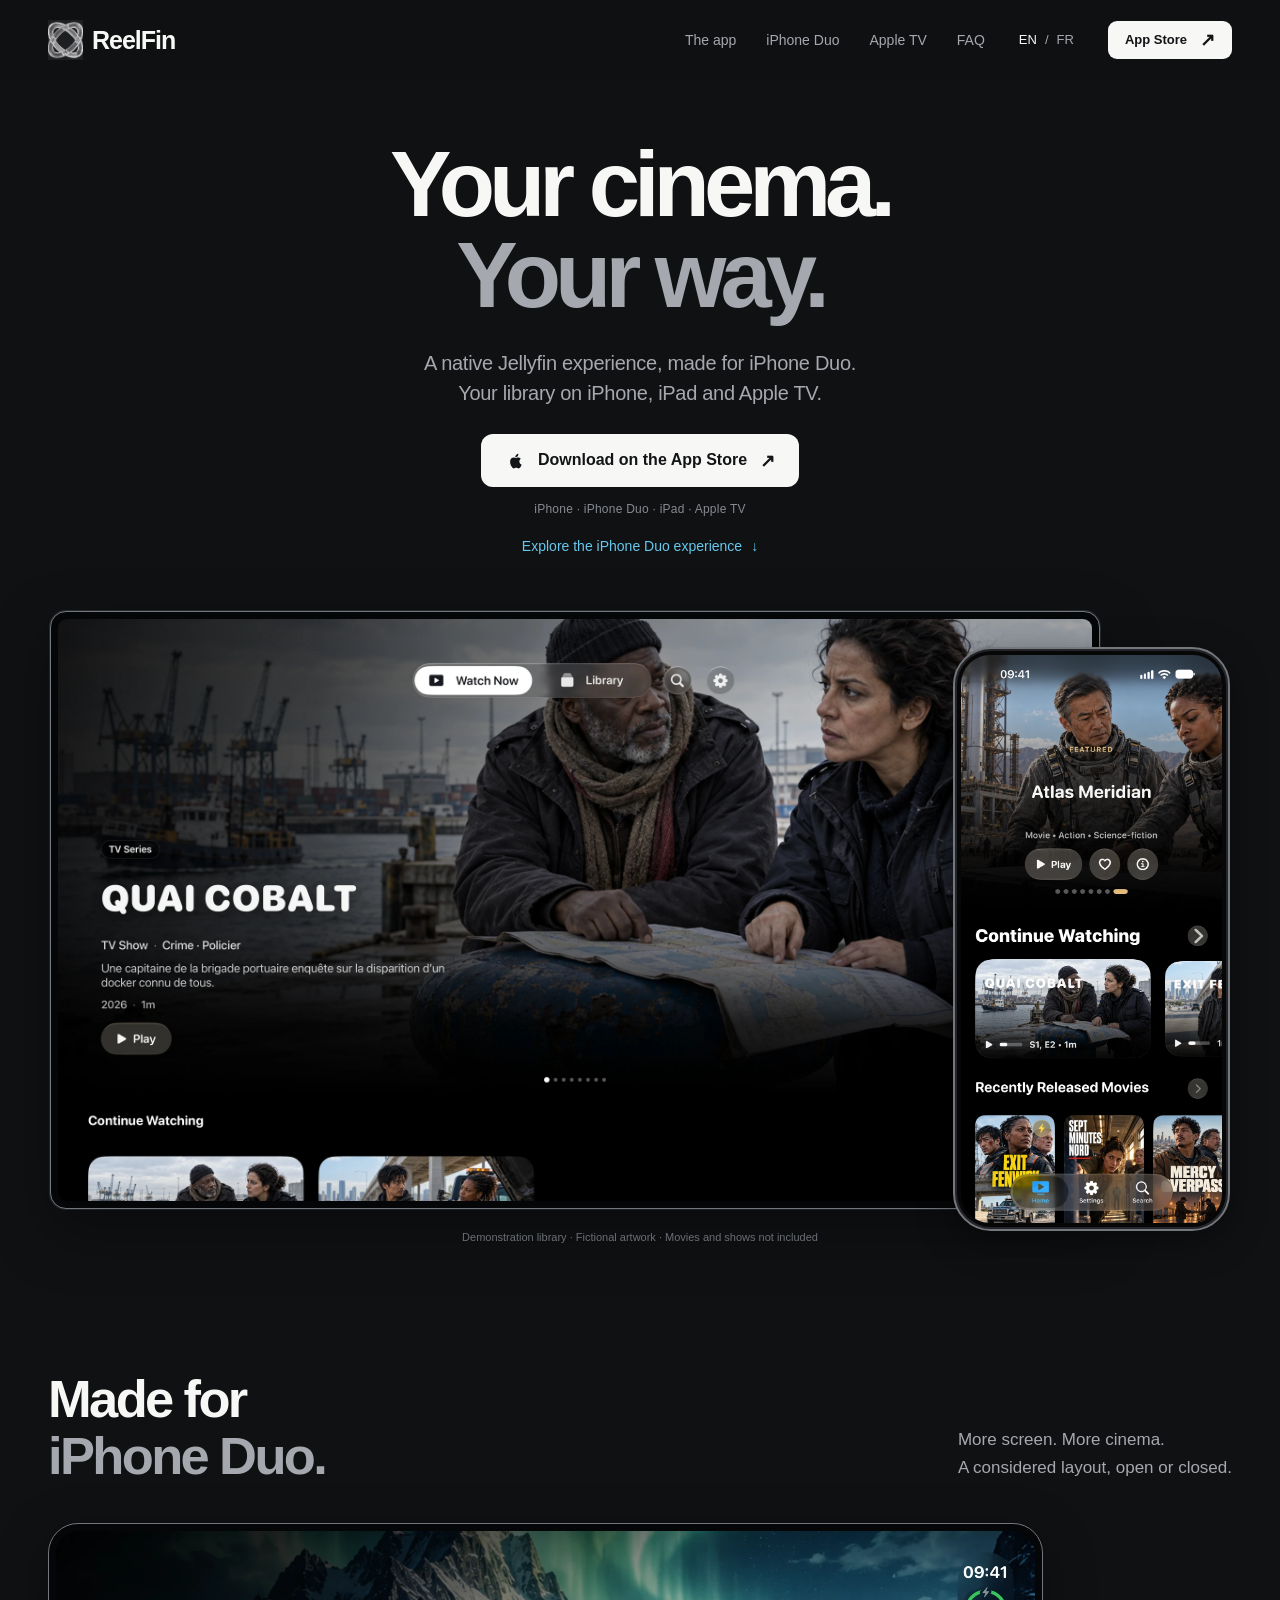
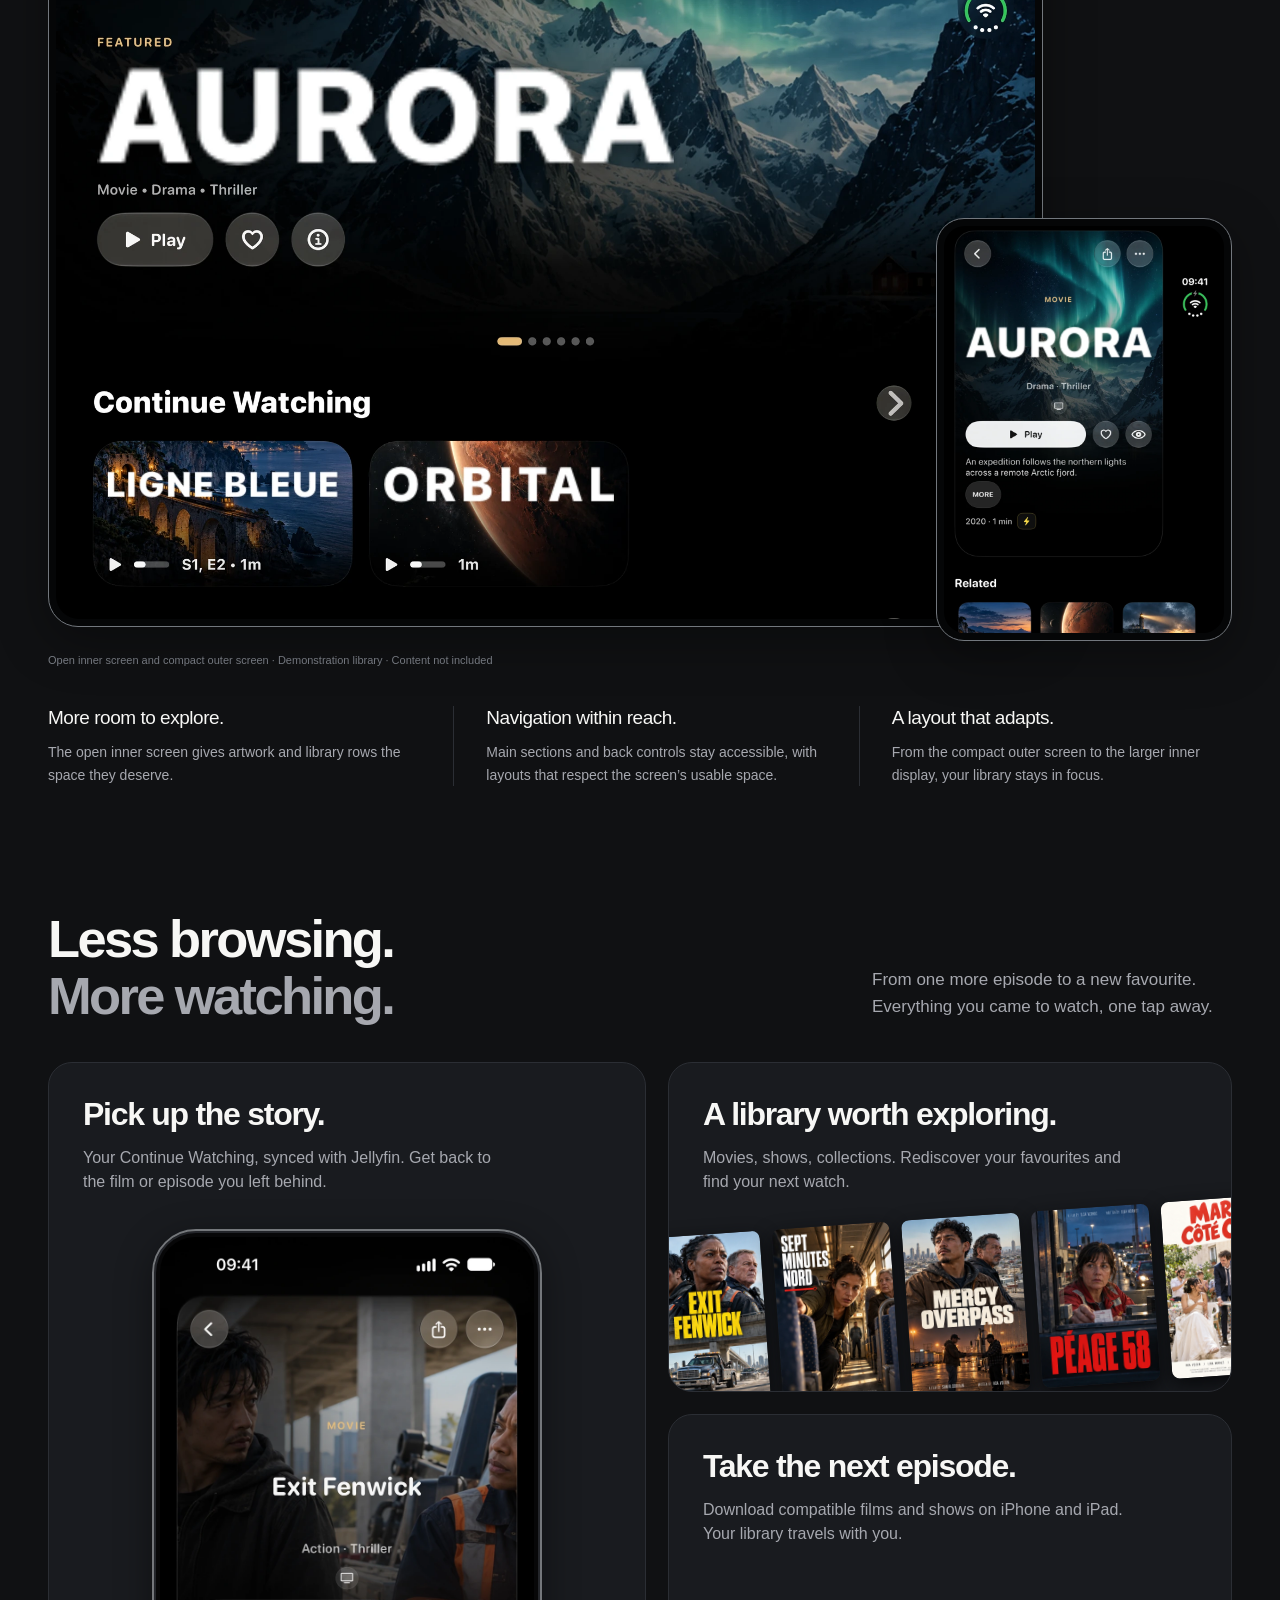
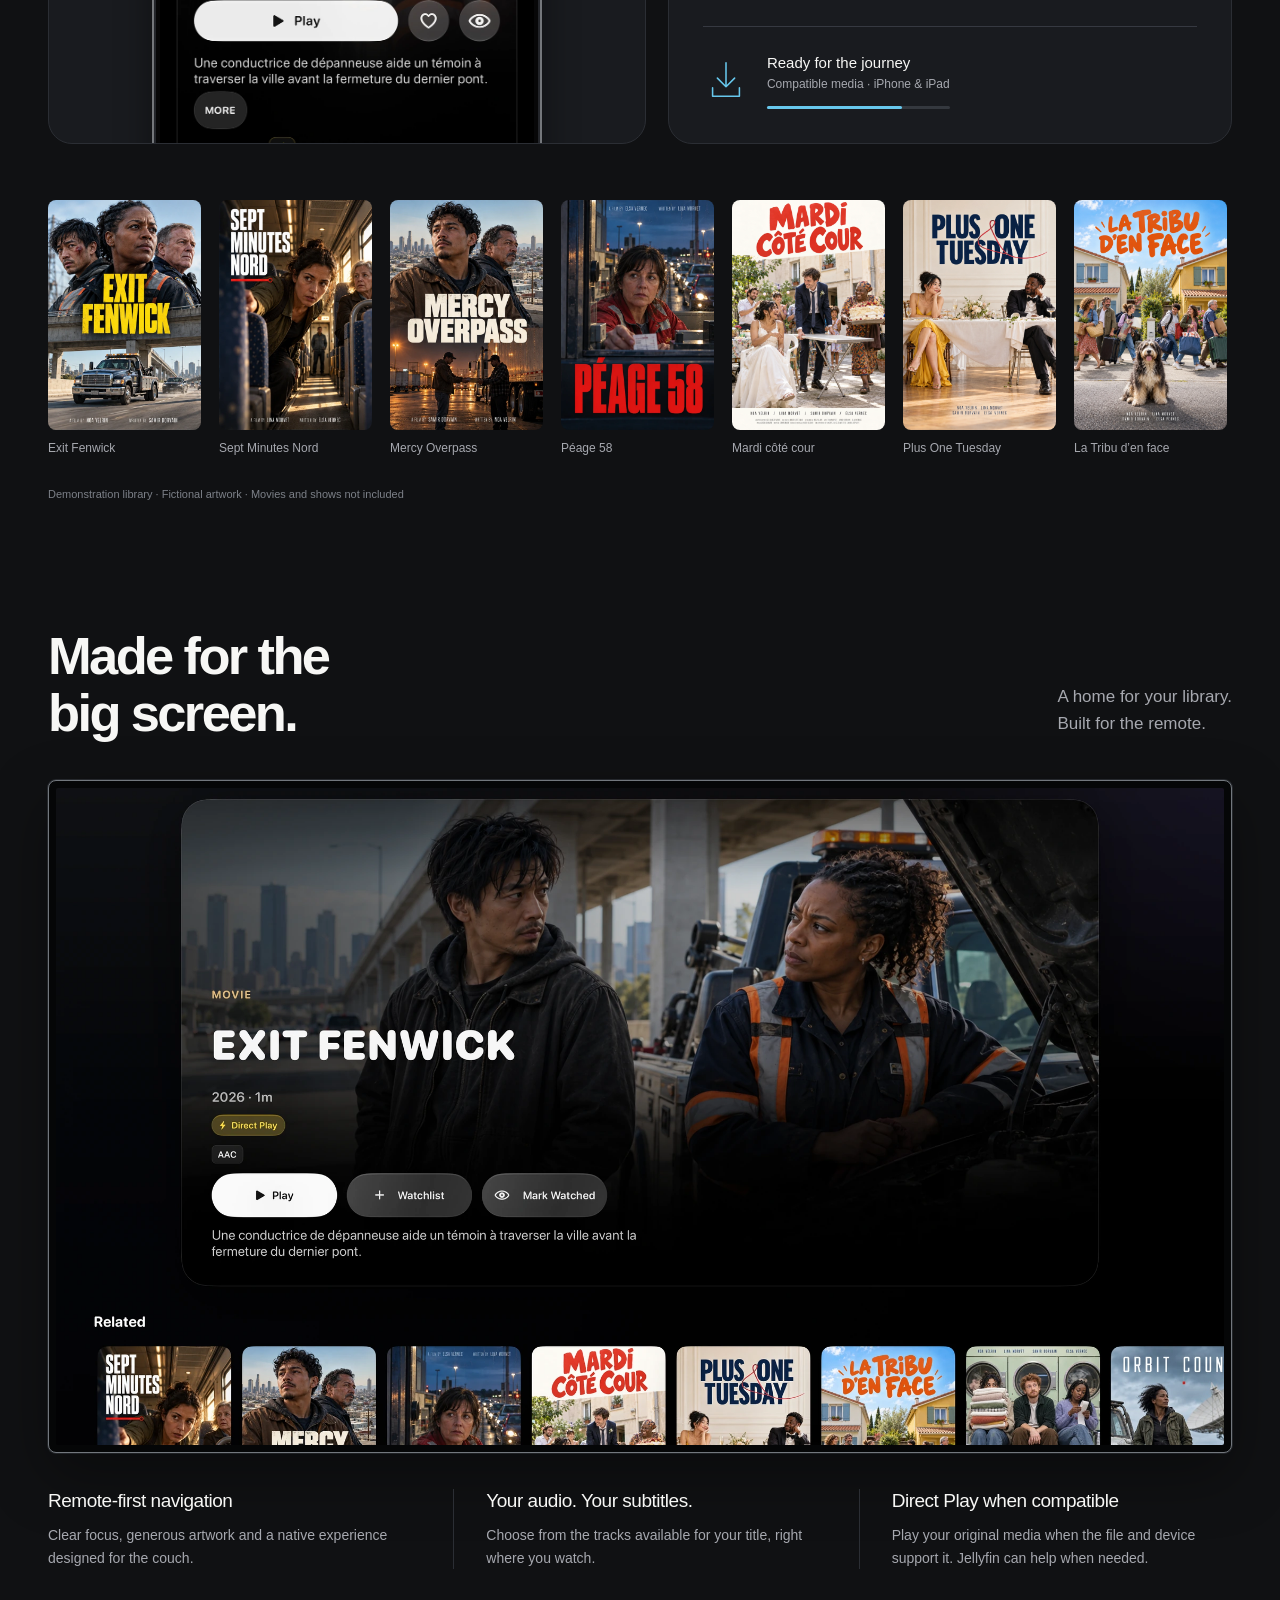
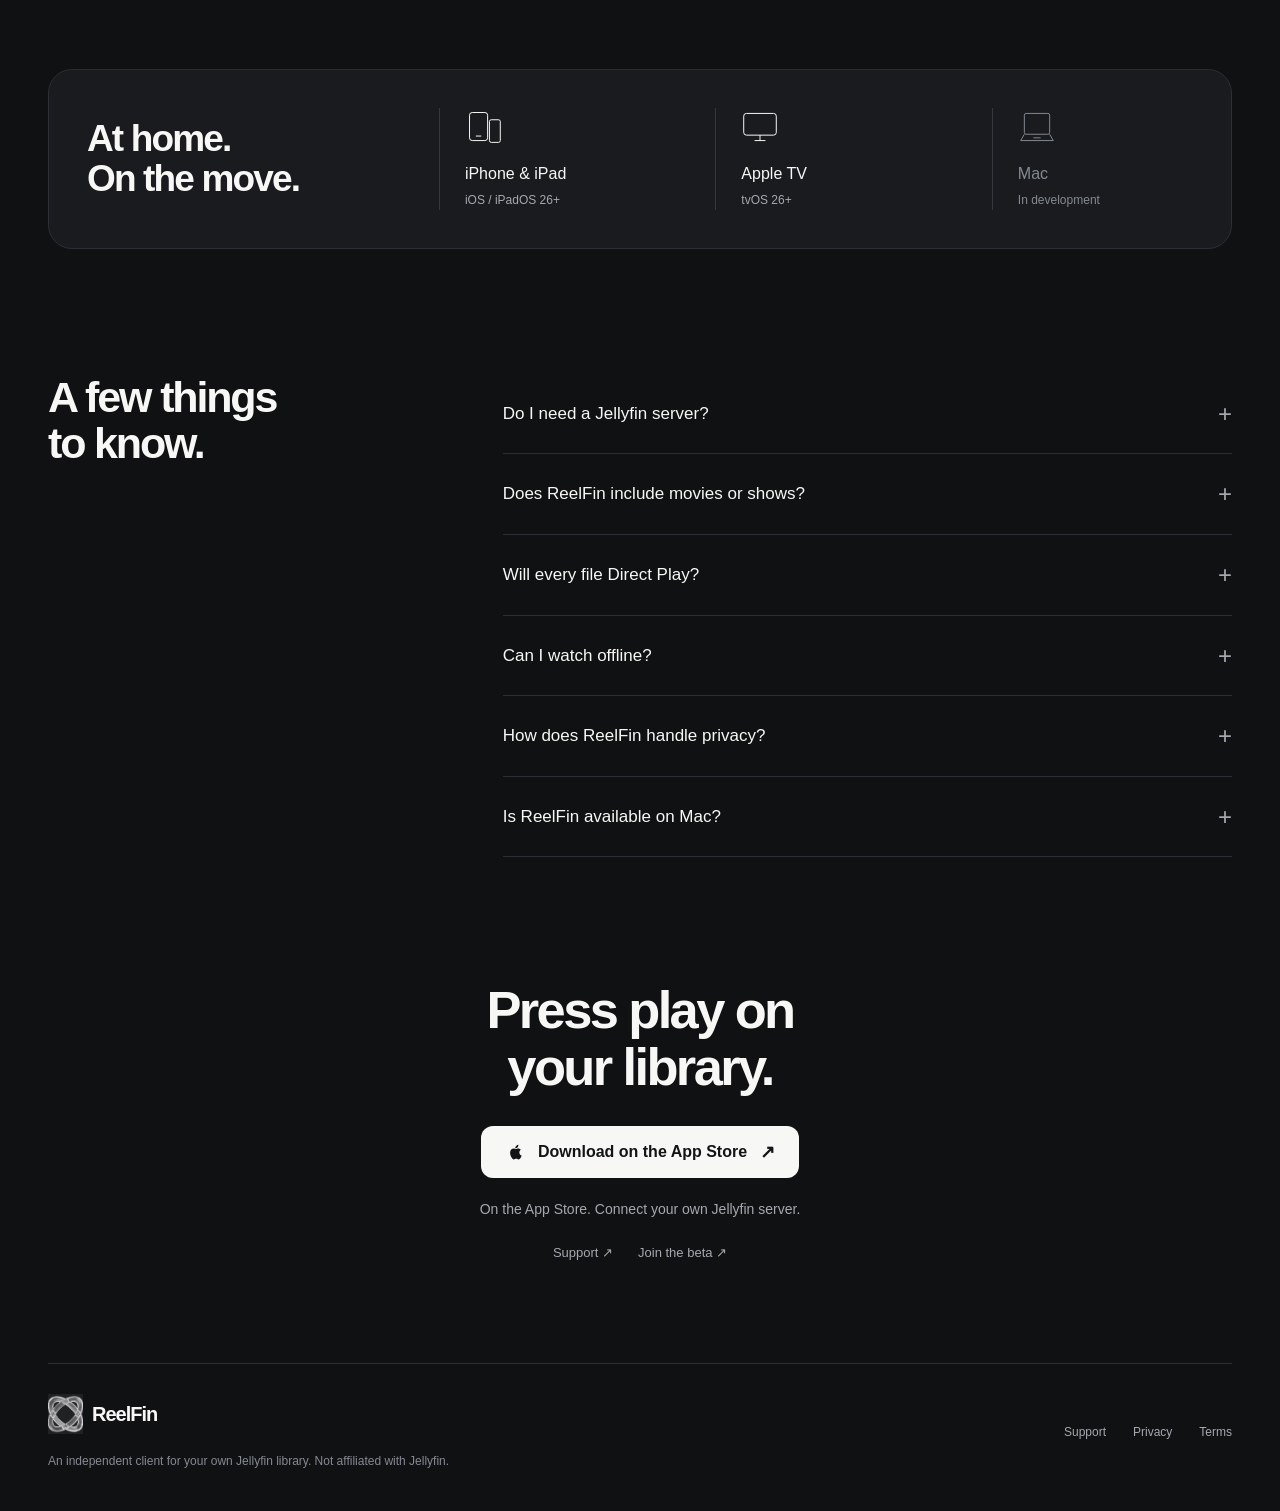
==== commit 59b5ccc4: "feat: refresh cinema library and native product captures" ====
--- a/index.html
+++ b/index.html
@@ -45,7 +45,7 @@
       <a class="button button--primary" href="https://apps.apple.com/app/reelfin/id6762079357"><svg viewBox="0 0 24 24" aria-hidden="true"><path d="M17.2 12.5c0-2.1 1.7-3.1 1.8-3.2-1-1.4-2.4-1.6-2.9-1.6-1.2-.2-2.4.8-3 .8-.7 0-1.7-.8-2.8-.7-1.4 0-2.8.9-3.5 2.1-1.5 2.6-.4 6.6 1.1 8.8.7 1.1 1.6 2.2 2.7 2.2 1.1-.1 1.5-.7 2.8-.7 1.3 0 1.7.7 2.8.7s1.9-1.1 2.6-2.1c.9-1.2 1.2-2.4 1.2-2.5-.1 0-2.8-1.1-2.8-3.8ZM15.2 6.2c.6-.8 1-1.8.9-2.9-.9.1-2 .6-2.7 1.4-.6.7-1.2 1.8-1 2.9 1 .1 2-.5 2.8-1.4Z"/></svg><span>Download on the App Store</span><span class="arrow" aria-hidden="true">↗</span></a>
       <p class="hero__platforms">iPhone · iPhone Duo · iPad · Apple TV</p><a class="hero__duo-link" href="#duo">Explore the iPhone Duo experience <span aria-hidden="true">↓</span></a>
       <div class="hero__stage">
-        <figure class="tv-screen"><img src="assets/media/cinema/tv4k-home.webp" alt="ReelFin Apple TV home screen, using the fictional Aurora demonstration library." width="2200" height="1238" fetchpriority="high"></figure>
+        <figure class="tv-screen"><img src="assets/media/cinema/tv4k-home.webp" alt="ReelFin Apple TV home screen, using a fictional demonstration library." width="2200" height="1238" fetchpriority="high"></figure>
         <figure class="hero__phone phone-screen"><img src="assets/media/cinema/iphone-home.webp" alt="ReelFin on iPhone, with Continue Watching and films from a fictional demonstration library." width="840" height="1825" fetchpriority="high"></figure>
       </div>
       <p class="image-credit">Demonstration library · Fictional artwork · Movies and shows not included</p>
@@ -59,15 +59,15 @@
     <section class="section container" id="overview" aria-labelledby="benefits-title">
       <div class="section-heading"><h2 id="benefits-title">Less browsing.<br><span class="muted">More watching.</span></h2><p>From one more episode to a new favourite. Everything you came to watch, one tap away.</p></div>
       <div class="feature-grid" id="screens">
-        <article class="feature feature--resume"><h3>Pick up the story.</h3><p>Your Continue Watching, synced with Jellyfin. Get back to the film or episode you left behind.</p><figure class="phone-screen"><img src="assets/media/cinema/iphone-detail.webp" alt="The ReelFin iPhone detail page for the fictional film Aurora." width="840" height="1825" loading="lazy"></figure></article>
-        <article class="feature feature--library"><h3>A library worth exploring.</h3><p>Movies, shows, collections. Rediscover your favourites and find your next watch.</p><div class="poster-preview" aria-hidden="true"><img src="assets/media/cinema/poster-vallee-des-astres.webp" alt="" width="240" height="360" loading="lazy"><img src="assets/media/cinema/poster-milo-foret-horloges.webp" alt="" width="240" height="360" loading="lazy"><img src="assets/media/cinema/poster-veilleurs-du-corail.webp" alt="" width="240" height="360" loading="lazy"><img src="assets/media/cinema/poster-dimanches-de-saphir.webp" alt="" width="240" height="360" loading="lazy"><img src="assets/media/cinema/poster-jardins-de-cobalt.webp" alt="" width="240" height="360" loading="lazy"><img src="assets/media/cinema/poster-nuit-des-digues.webp" alt="" width="240" height="360" loading="lazy"></div></article>
+        <article class="feature feature--resume"><h3>Pick up the story.</h3><p>Your Continue Watching, synced with Jellyfin. Get back to the film or episode you left behind.</p><figure class="phone-screen"><img src="assets/media/cinema/iphone-detail.webp" alt="The ReelFin iPhone detail page for a fictional demonstration film." width="840" height="1825" loading="lazy"></figure></article>
+        <article class="feature feature--library"><h3>A library worth exploring.</h3><p>Movies, shows, collections. Rediscover your favourites and find your next watch.</p><div class="poster-preview" aria-hidden="true"><img src="assets/media/cinema/poster-01-exit-fenwick.webp" alt="" width="240" height="360" loading="lazy"><img src="assets/media/cinema/poster-02-sept-minutes-nord.webp" alt="" width="240" height="360" loading="lazy"><img src="assets/media/cinema/poster-03-mercy-overpass.webp" alt="" width="240" height="360" loading="lazy"><img src="assets/media/cinema/poster-04-peage-58.webp" alt="" width="240" height="360" loading="lazy"><img src="assets/media/cinema/poster-05-mardi-cote-cour.webp" alt="" width="240" height="360" loading="lazy"><img src="assets/media/cinema/poster-06-plus-one-tuesday.webp" alt="" width="240" height="360" loading="lazy"></div></article>
         <article class="feature feature--downloads"><div><h3>Take the next episode.</h3><p>Download compatible films and shows on iPhone and iPad. Your library travels with you.</p></div><div class="download-visual"><svg viewBox="0 0 48 48" fill="none" stroke="currentColor" stroke-width="1.6" aria-hidden="true"><path d="M24 6v25m-9-9 9 9 9-9M10 32v9h28v-9" stroke-linecap="round" stroke-linejoin="round"/></svg><div><strong>Ready for the journey</strong><span>Compatible media · iPhone & iPad</span><div class="download-line" aria-hidden="true"></div></div></div></article>
       </div>
-      <div class="poster-section" ><div class="poster-rail" role="region" aria-label="Fictional demonstration posters" tabindex="0"><figure><img src="assets/media/cinema/poster-vallee-des-astres.webp" alt="La Vallée des Astres" width="240" height="360" loading="lazy"><figcaption>La Vallée des Astres</figcaption></figure><figure><img src="assets/media/cinema/poster-milo-foret-horloges.webp" alt="Milo et la Forêt d’Horloges" width="240" height="360" loading="lazy"><figcaption>Milo et la Forêt d’Horloges</figcaption></figure><figure><img src="assets/media/cinema/poster-veilleurs-du-corail.webp" alt="Les Veilleurs du Corail" width="240" height="360" loading="lazy"><figcaption>Les Veilleurs du Corail</figcaption></figure><figure><img src="assets/media/cinema/poster-dimanches-de-saphir.webp" alt="Les Dimanches de Saphir" width="240" height="360" loading="lazy"><figcaption>Les Dimanches de Saphir</figcaption></figure><figure><img src="assets/media/cinema/poster-jardins-de-cobalt.webp" alt="Les Jardins de Cobalt" width="240" height="360" loading="lazy"><figcaption>Les Jardins de Cobalt</figcaption></figure><figure><img src="assets/media/cinema/poster-nuit-des-digues.webp" alt="La Nuit des Digues" width="240" height="360" loading="lazy"><figcaption>La Nuit des Digues</figcaption></figure><figure><img src="assets/media/cinema/poster-compas-des-sables.webp" alt="Le Compas des Sables" width="240" height="360" loading="lazy"><figcaption>Le Compas des Sables</figcaption></figure><figure><img src="assets/media/cinema/poster-naya-gardienne-nuages.webp" alt="Naya, Gardienne des Nuages" width="240" height="360" loading="lazy"><figcaption>Naya, Gardienne des Nuages</figcaption></figure><figure><img src="assets/media/cinema/poster-hauteur-de-racines.webp" alt="À Hauteur de Racines" width="240" height="360" loading="lazy"><figcaption>À Hauteur de Racines</figcaption></figure><figure><img src="assets/media/cinema/poster-saison-des-lanternes.webp" alt="La Saison des Lanternes" width="240" height="360" loading="lazy"><figcaption>La Saison des Lanternes</figcaption></figure><figure><img src="assets/media/cinema/poster-memoire-dune-lune.webp" alt="Mémoire d’une Lune" width="240" height="360" loading="lazy"><figcaption>Mémoire d’une Lune</figcaption></figure><figure><img src="assets/media/cinema/poster-heures-sous-verre.webp" alt="Les Heures sous Verre" width="240" height="360" loading="lazy"><figcaption>Les Heures sous Verre</figcaption></figure><figure><img src="assets/media/cinema/poster-ile-aux-vents-rouges.webp" alt="L’Île aux Vents Rouges" width="240" height="360" loading="lazy"><figcaption>L’Île aux Vents Rouges</figcaption></figure><figure><img src="assets/media/cinema/poster-voyage-de-pepite.webp" alt="Le Voyage de Pépite" width="240" height="360" loading="lazy"><figcaption>Le Voyage de Pépite</figcaption></figure><figure><img src="assets/media/cinema/poster-ouvriers-de-la-nuit.webp" alt="Les Ouvriers de la Nuit" width="240" height="360" loading="lazy"><figcaption>Les Ouvriers de la Nuit</figcaption></figure><figure><img src="assets/media/cinema/poster-reste-des-etes.webp" alt="Ce qui reste des Étés" width="240" height="360" loading="lazy"><figcaption>Ce qui reste des Étés</figcaption></figure><figure><img src="assets/media/cinema/poster-dernier-signal-dio.webp" alt="Le Dernier Signal d’Io" width="240" height="360" loading="lazy"><figcaption>Le Dernier Signal d’Io</figcaption></figure><figure><img src="assets/media/cinema/poster-archive-des-pluies.webp" alt="L’Archive des Pluies" width="240" height="360" loading="lazy"><figcaption>L’Archive des Pluies</figcaption></figure><figure><img src="assets/media/cinema/poster-cartographes-de-laube.webp" alt="Les Cartographes de l’Aube" width="240" height="360" loading="lazy"><figcaption>Les Cartographes de l’Aube</figcaption></figure><figure><img src="assets/media/cinema/poster-baleine-cerf-volant.webp" alt="La Baleine et le Cerf-volant" width="240" height="360" loading="lazy"><figcaption>La Baleine et le Cerf-volant</figcaption></figure><figure><img src="assets/media/cinema/poster-ciel-des-migrations.webp" alt="Sous le Ciel des Migrations" width="240" height="360" loading="lazy"><figcaption>Sous le Ciel des Migrations</figcaption></figure><figure><img src="assets/media/cinema/poster-maisons-flottantes.webp" alt="Nos Maisons Flottantes" width="240" height="360" loading="lazy"><figcaption>Nos Maisons Flottantes</figcaption></figure><figure><img src="assets/media/cinema/poster-orbitale-des-oublies.webp" alt="L’Orbitale des Oubliés" width="240" height="360" loading="lazy"><figcaption>L’Orbitale des Oubliés</figcaption></figure><figure><img src="assets/media/cinema/poster-silence-du-phare.webp" alt="Le Silence du Phare" width="240" height="360" loading="lazy"><figcaption>Le Silence du Phare</figcaption></figure></div><p>Demonstration library · Fictional artwork · Movies and shows not included</p></div>
+      <div class="poster-section" ><div class="poster-rail" role="region" aria-label="Fictional demonstration posters" tabindex="0"><figure><img src="assets/media/cinema/poster-01-exit-fenwick.webp" alt="Exit Fenwick" width="240" height="360" loading="lazy"><figcaption>Exit Fenwick</figcaption></figure><figure><img src="assets/media/cinema/poster-02-sept-minutes-nord.webp" alt="Sept Minutes Nord" width="240" height="360" loading="lazy"><figcaption>Sept Minutes Nord</figcaption></figure><figure><img src="assets/media/cinema/poster-03-mercy-overpass.webp" alt="Mercy Overpass" width="240" height="360" loading="lazy"><figcaption>Mercy Overpass</figcaption></figure><figure><img src="assets/media/cinema/poster-04-peage-58.webp" alt="Péage 58" width="240" height="360" loading="lazy"><figcaption>Péage 58</figcaption></figure><figure><img src="assets/media/cinema/poster-05-mardi-cote-cour.webp" alt="Mardi côté cour" width="240" height="360" loading="lazy"><figcaption>Mardi côté cour</figcaption></figure><figure><img src="assets/media/cinema/poster-06-plus-one-tuesday.webp" alt="Plus One Tuesday" width="240" height="360" loading="lazy"><figcaption>Plus One Tuesday</figcaption></figure><figure><img src="assets/media/cinema/poster-07-tribu-en-face.webp" alt="La Tribu d’en face" width="240" height="360" loading="lazy"><figcaption>La Tribu d’en face</figcaption></figure><figure><img src="assets/media/cinema/poster-08-laundry-for-three.webp" alt="Laundry for Three" width="240" height="360" loading="lazy"><figcaption>Laundry for Three</figcaption></figure><figure><img src="assets/media/cinema/poster-09-orbit-county.webp" alt="Orbit County" width="240" height="360" loading="lazy"><figcaption>Orbit County</figcaption></figure><figure><img src="assets/media/cinema/poster-10-signal-avril.webp" alt="Le Signal d’Avril" width="240" height="360" loading="lazy"><figcaption>Le Signal d’Avril</figcaption></figure><figure><img src="assets/media/cinema/poster-11-second-atmosphere.webp" alt="Second Atmosphere" width="240" height="360" loading="lazy"><figcaption>Second Atmosphere</figcaption></figure><figure><img src="assets/media/cinema/poster-12-station-vela.webp" alt="Station Vela" width="240" height="360" loading="lazy"><figcaption>Station Vela</figcaption></figure><figure><img src="assets/media/cinema/poster-13-chambre-ecume.webp" alt="La Chambre d’Écume" width="240" height="360" loading="lazy"><figcaption>La Chambre d’Écume</figcaption></figure><figure><img src="assets/media/cinema/poster-14-linen-door.webp" alt="The Linen Door" width="240" height="360" loading="lazy"><figcaption>The Linen Door</figcaption></figure><figure><img src="assets/media/cinema/poster-15-volets-clos.webp" alt="Volets Clos" width="240" height="360" loading="lazy"><figcaption>Volets Clos</figcaption></figure><figure><img src="assets/media/cinema/poster-16-low-water-house.webp" alt="Low Water House" width="240" height="360" loading="lazy"><figcaption>Low Water House</figcaption></figure><figure><img src="assets/media/cinema/poster-17-etes-noemie.webp" alt="Les Étés de Noémie" width="240" height="360" loading="lazy"><figcaption>Les Étés de Noémie</figcaption></figure><figure><img src="assets/media/cinema/poster-18-between-two-ferries.webp" alt="Between Two Ferries" width="240" height="360" loading="lazy"><figcaption>Between Two Ferries</figcaption></figure><figure><img src="assets/media/cinema/poster-19-rive-autres.webp" alt="La Rive des Autres" width="240" height="360" loading="lazy"><figcaption>La Rive des Autres</figcaption></figure><figure><img src="assets/media/cinema/poster-20-sunday-ormby.webp" alt="Sunday in Ormby" width="240" height="360" loading="lazy"><figcaption>Sunday in Ormby</figcaption></figure><figure><img src="assets/media/cinema/poster-21-pico-pluie.webp" alt="Pico et la Pluie" width="240" height="360" loading="lazy"><figcaption>Pico et la Pluie</figcaption></figure><figure><img src="assets/media/cinema/poster-22-button-express.webp" alt="The Button Express" width="240" height="360" loading="lazy"><figcaption>The Button Express</figcaption></figure><figure><img src="assets/media/cinema/poster-23-mina-paper-sea.webp" alt="Mina’s Paper Sea" width="240" height="360" loading="lazy"><figcaption>Mina’s Paper Sea</figcaption></figure><figure><img src="assets/media/cinema/poster-24-bottes-plume.webp" alt="Les Bottes de Plume" width="240" height="360" loading="lazy"><figcaption>Les Bottes de Plume</figcaption></figure><figure><img src="assets/media/cinema/poster-25-quai-cobalt.webp" alt="Quai Cobalt" width="240" height="360" loading="lazy"><figcaption>Quai Cobalt</figcaption></figure><figure><img src="assets/media/cinema/poster-26-orison-file.webp" alt="The Orison File" width="240" height="360" loading="lazy"><figcaption>The Orison File</figcaption></figure><figure><img src="assets/media/cinema/poster-27-hiver-1948.webp" alt="Hiver 1948" width="240" height="360" loading="lazy"><figcaption>Hiver 1948</figcaption></figure><figure><img src="assets/media/cinema/poster-28-voisins-six.webp" alt="Les Voisins du Six" width="240" height="360" loading="lazy"><figcaption>Les Voisins du Six</figcaption></figure><figure><img src="assets/media/cinema/poster-29-contre-mistral.webp" alt="Contre le Mistral" width="240" height="360" loading="lazy"><figcaption>Contre le Mistral</figcaption></figure><figure><img src="assets/media/cinema/poster-30-one-more-bell.webp" alt="One More Bell" width="240" height="360" loading="lazy"><figcaption>One More Bell</figcaption></figure><figure><img src="assets/media/cinema/poster-31-voix-tunnel.webp" alt="Les Voix du Tunnel" width="240" height="360" loading="lazy"><figcaption>Les Voix du Tunnel</figcaption></figure><figure><img src="assets/media/cinema/poster-32-clay-season.webp" alt="The Clay Season" width="240" height="360" loading="lazy"><figcaption>The Clay Season</figcaption></figure><figure><img src="assets/media/cinema/poster-33-rooftop-relay.webp" alt="Rooftop Relay" width="240" height="360" loading="lazy"><figcaption>Rooftop Relay</figcaption></figure><figure><img src="assets/media/cinema/poster-34-voltigeurs-asphalte.webp" alt="Les Voltigeurs d’Asphalte" width="240" height="360" loading="lazy"><figcaption>Les Voltigeurs d’Asphalte</figcaption></figure><figure><img src="assets/media/cinema/poster-35-beat-district.webp" alt="Beat District" width="240" height="360" loading="lazy"><figcaption>Beat District</figcaption></figure><figure><img src="assets/media/cinema/poster-36-metro-comet.webp" alt="Metro Comet" width="240" height="360" loading="lazy"><figcaption>Metro Comet</figcaption></figure><figure><img src="assets/media/cinema/poster-37-atlas-meridian.webp" alt="Atlas Meridian" width="240" height="360" loading="lazy"><figcaption>Atlas Meridian</figcaption></figure><figure><img src="assets/media/cinema/poster-38-ninth-crossing.webp" alt="The Ninth Crossing" width="240" height="360" loading="lazy"><figcaption>The Ninth Crossing</figcaption></figure><figure><img src="assets/media/cinema/poster-39-frontiere-boreale.webp" alt="Frontière Boréale" width="240" height="360" loading="lazy"><figcaption>Frontière Boréale</figcaption></figure><figure><img src="assets/media/cinema/poster-40-copper-horizon.webp" alt="Copper Horizon" width="240" height="360" loading="lazy"><figcaption>Copper Horizon</figcaption></figure></div><p>Demonstration library · Fictional artwork · Movies and shows not included</p></div>
     </section>
     <section class="section container tvos" id="tvos" aria-labelledby="tv-title">
       <div class="section-heading"><h2 id="tv-title">Made for the<br>big screen.</h2><p>A home for your library.<br>Built for the remote.</p></div>
-      <figure class="tv-screen"><img src="assets/media/cinema/tv4k-detail.webp" alt="ReelFin Apple TV movie detail page, using the fictional Aurora demonstration library." width="2200" height="1238" loading="lazy"></figure>
+      <figure class="tv-screen"><img src="assets/media/cinema/tv4k-detail.webp" alt="ReelFin Apple TV movie detail page, using a fictional demonstration library." width="2200" height="1238" loading="lazy"></figure>
       <div class="tv-benefits"><article><h3>Remote-first navigation</h3><p>Clear focus, generous artwork and a native experience designed for the couch.</p></article><article><h3>Your audio. Your subtitles.</h3><p>Choose from the tracks available for your title, right where you watch.</p></article><article><h3>Direct Play when compatible</h3><p>Play your original media when the file and device support it. Jellyfin can help when needed.</p></article></div>
     </section>
     <section class="compatibility container" aria-label="Supported platforms">
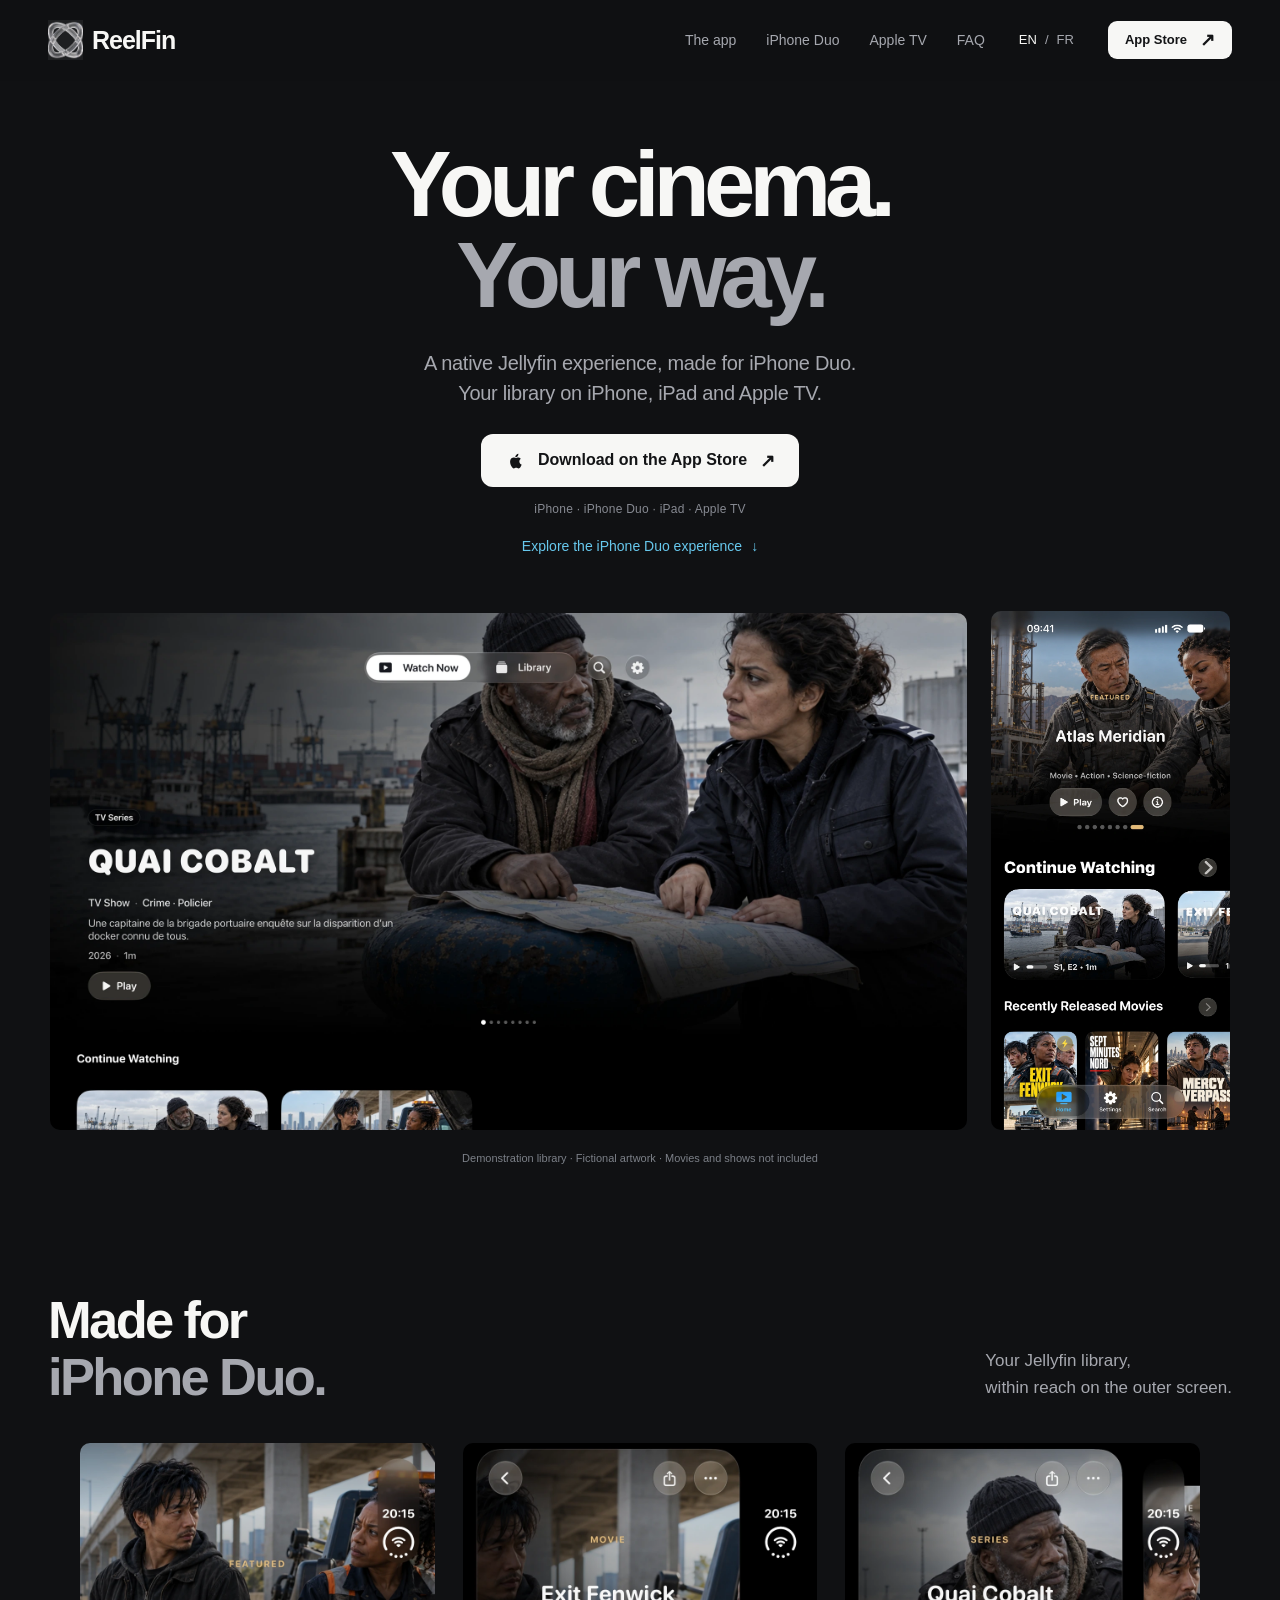
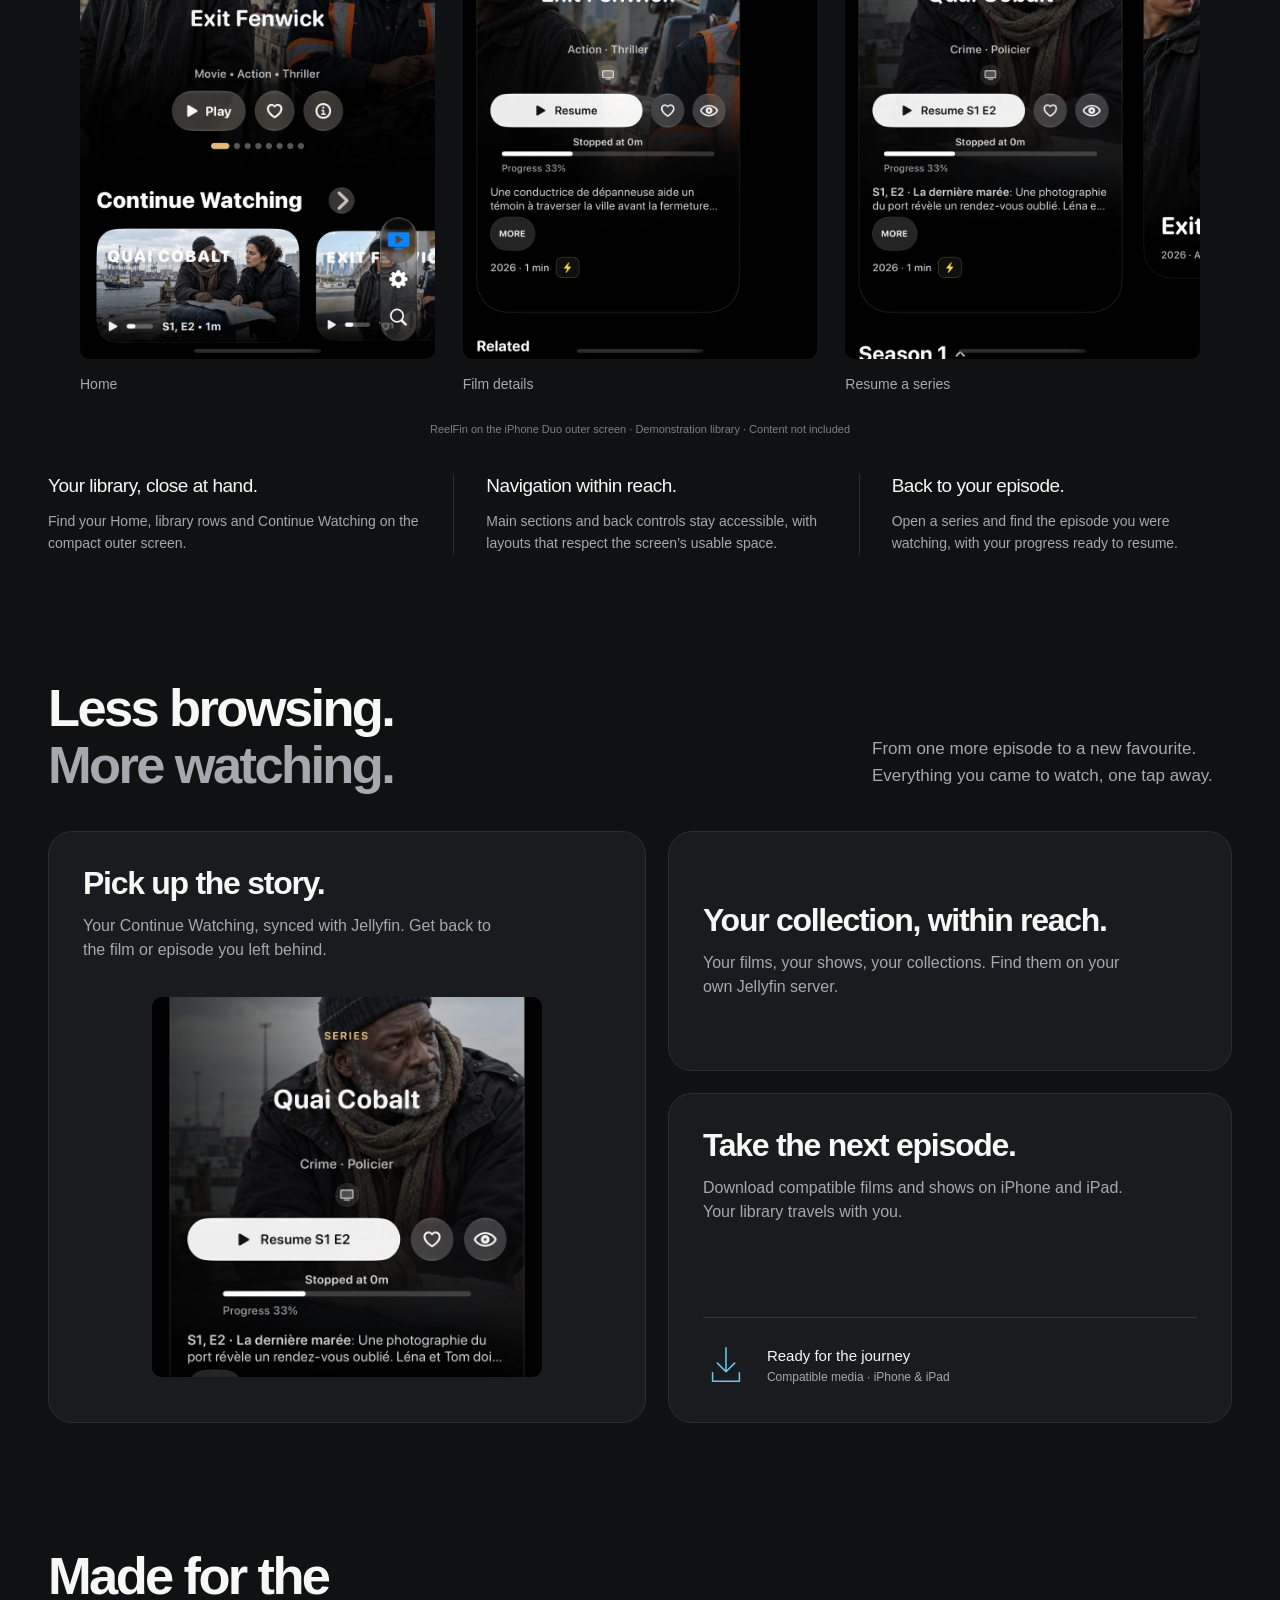
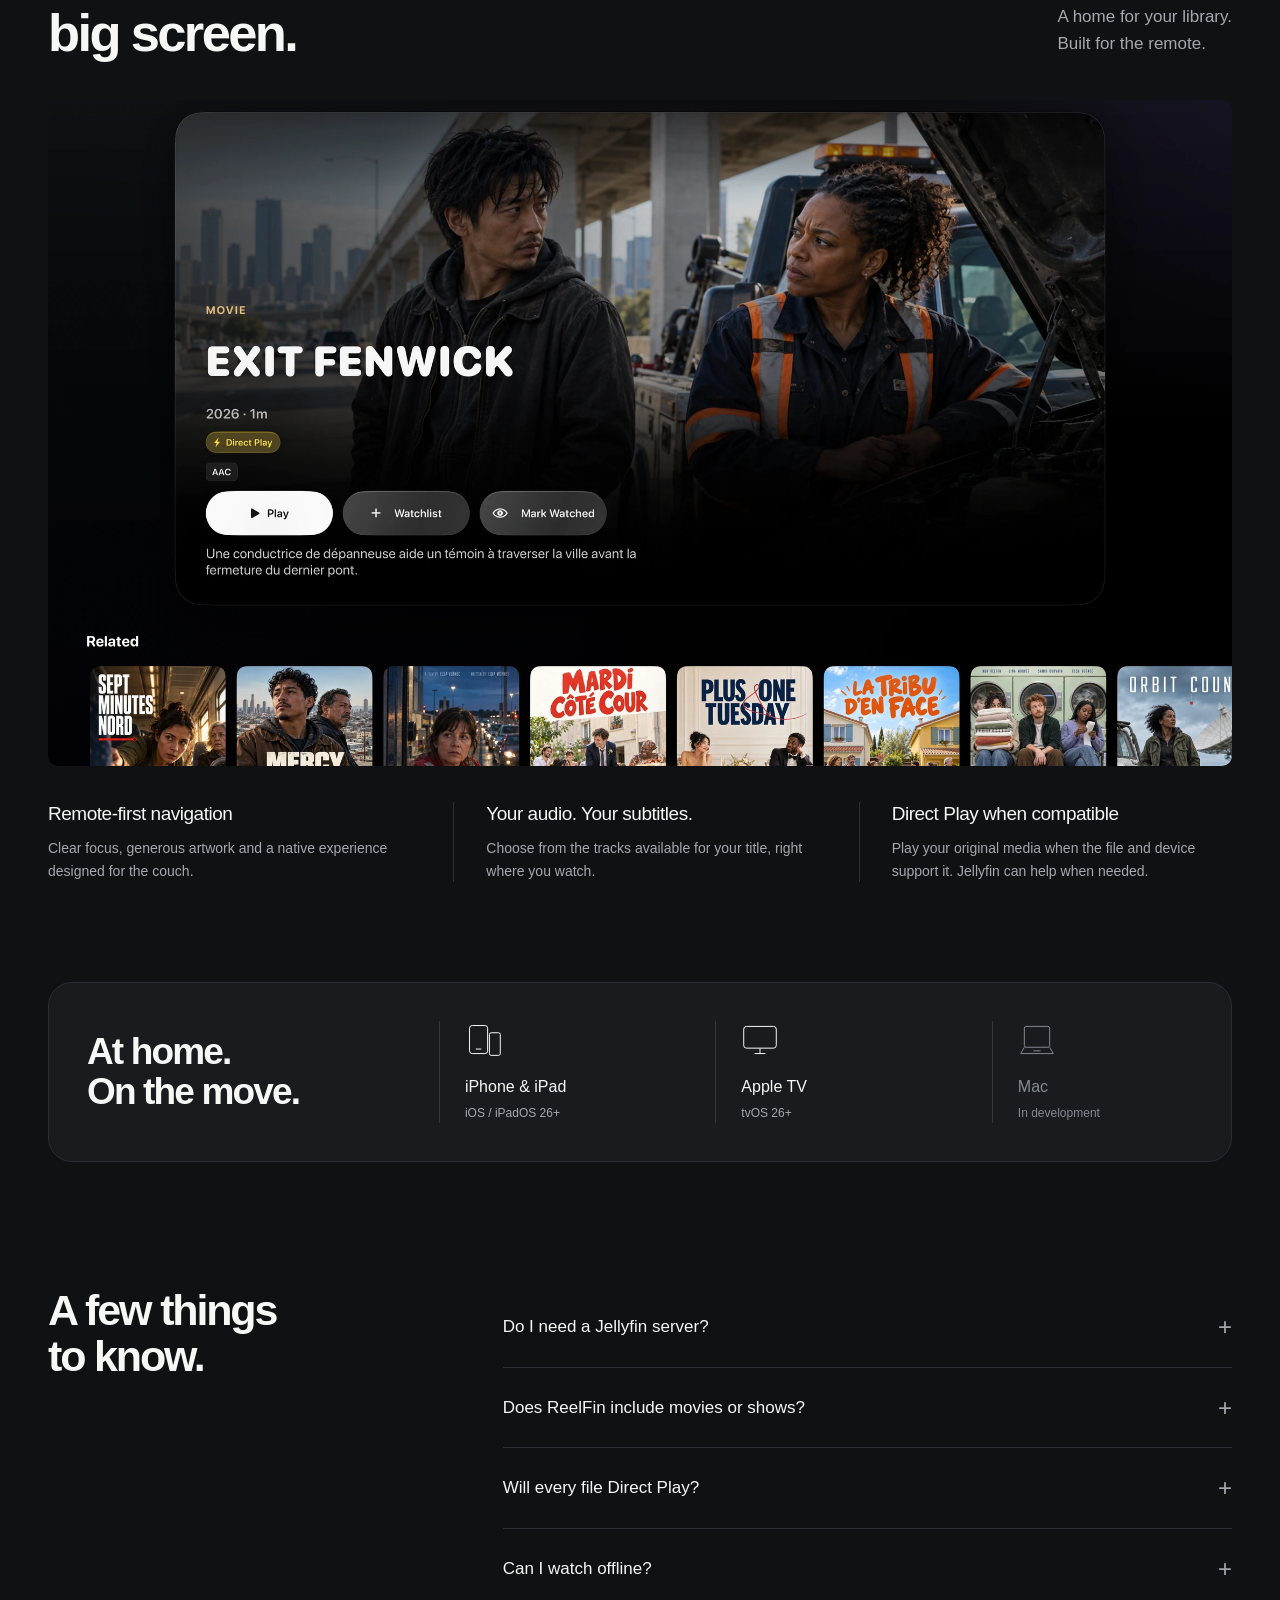
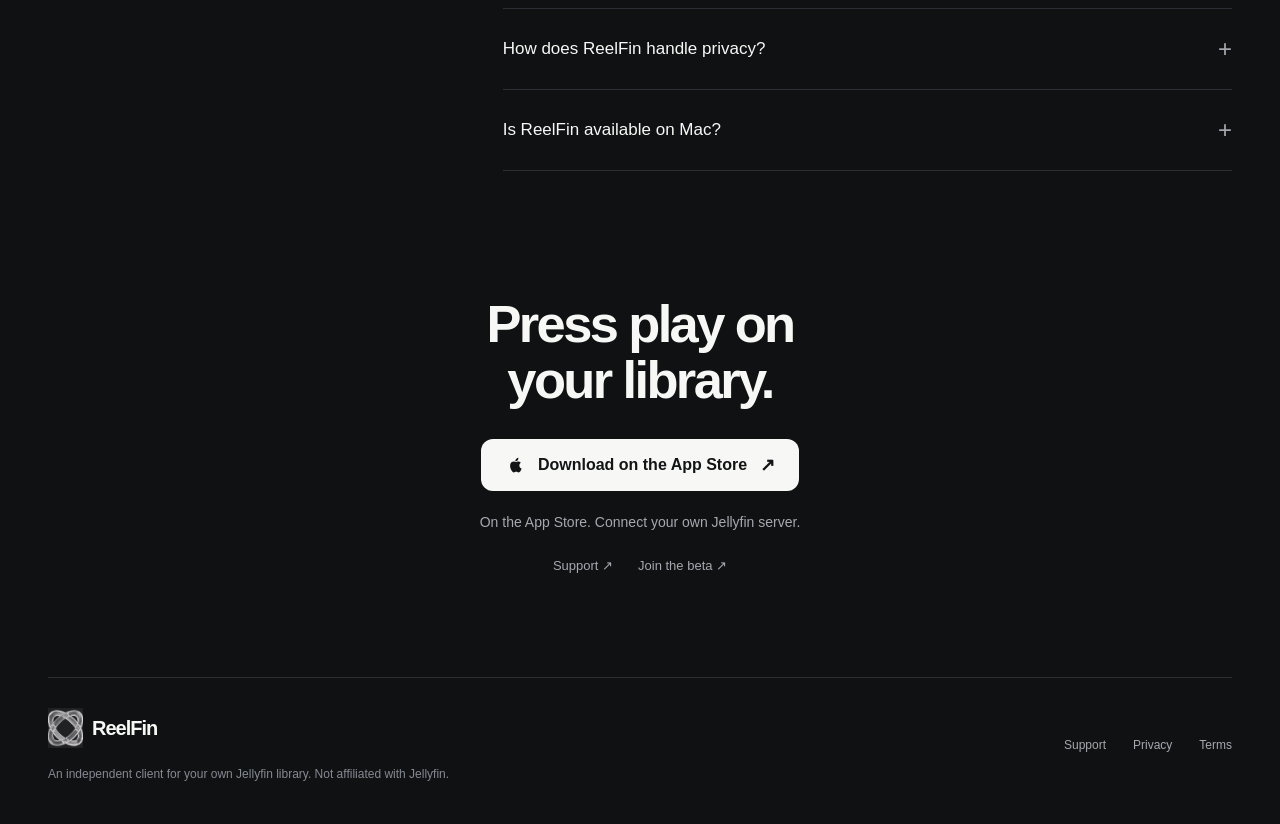
==== commit 29447c14: "fix: present native app screens with accessible page motion" ====
--- a/index.html
+++ b/index.html
@@ -22,8 +22,8 @@
   <meta property="og:image:height" content="630">
   <meta name="twitter:card" content="summary_large_image">
   <link rel="icon" type="image/png" href="assets/media/NEW/reelfin-mark.png">
-  <link rel="stylesheet" href="assets/site.css?v=cinema-1">
-  <script defer src="assets/site.js?v=cinema-1"></script>
+  <link rel="stylesheet" href="assets/site.css?v=cinema-3">
+  <script defer src="assets/site.js?v=cinema-3"></script>
   <script type="application/ld+json">{"@context": "https://schema.org", "@type": "MobileApplication", "name": "ReelFin", "operatingSystem": "iOS 26+, iPadOS 26+, tvOS 26+", "applicationCategory": "EntertainmentApplication", "description": "Your Jellyfin library on iPhone, iPad and Apple TV. Resume your favourites, explore your collection and take compatible downloads with you. Native. Independent. Yours.", "url": "https://flovflo.github.io/reelfin-site/", "downloadUrl": "https://apps.apple.com/app/reelfin/id6762079357", "author": {"@type": "Person", "name": "Florian Taffin"}}</script>
 </head>
 <body>
@@ -40,34 +40,37 @@
   </header>
   <main id="main-content">
     <section class="hero container" id="top" aria-labelledby="hero-title">
-      <h1 id="hero-title">Your cinema.<span>Your way.</span></h1>
+      <h1 id="hero-title"><span class="hero__title-line">Your cinema.</span><span class="hero__title-line hero__title-line--muted">Your way.</span></h1>
       <p class="hero__lede">A native Jellyfin experience, made for iPhone Duo.<br>Your library on iPhone, iPad and Apple TV.</p>
       <a class="button button--primary" href="https://apps.apple.com/app/reelfin/id6762079357"><svg viewBox="0 0 24 24" aria-hidden="true"><path d="M17.2 12.5c0-2.1 1.7-3.1 1.8-3.2-1-1.4-2.4-1.6-2.9-1.6-1.2-.2-2.4.8-3 .8-.7 0-1.7-.8-2.8-.7-1.4 0-2.8.9-3.5 2.1-1.5 2.6-.4 6.6 1.1 8.8.7 1.1 1.6 2.2 2.7 2.2 1.1-.1 1.5-.7 2.8-.7 1.3 0 1.7.7 2.8.7s1.9-1.1 2.6-2.1c.9-1.2 1.2-2.4 1.2-2.5-.1 0-2.8-1.1-2.8-3.8ZM15.2 6.2c.6-.8 1-1.8.9-2.9-.9.1-2 .6-2.7 1.4-.6.7-1.2 1.8-1 2.9 1 .1 2-.5 2.8-1.4Z"/></svg><span>Download on the App Store</span><span class="arrow" aria-hidden="true">↗</span></a>
       <p class="hero__platforms">iPhone · iPhone Duo · iPad · Apple TV</p><a class="hero__duo-link" href="#duo">Explore the iPhone Duo experience <span aria-hidden="true">↓</span></a>
       <div class="hero__stage">
-        <figure class="tv-screen"><img src="assets/media/cinema/tv4k-home.webp" alt="ReelFin Apple TV home screen, using a fictional demonstration library." width="2200" height="1238" fetchpriority="high"></figure>
-        <figure class="hero__phone phone-screen"><img src="assets/media/cinema/iphone-home.webp" alt="ReelFin on iPhone, with Continue Watching and films from a fictional demonstration library." width="840" height="1825" fetchpriority="high"></figure>
+        <figure class="app-capture"><img src="assets/media/cinema/tv4k-home.webp" alt="ReelFin Apple TV home screen, using a fictional demonstration library." width="2200" height="1238" fetchpriority="high"></figure>
+        <figure class="hero__phone app-capture"><img src="assets/media/cinema/iphone-home.webp" alt="ReelFin on iPhone, with Continue Watching and films from a fictional demonstration library." width="840" height="1825" fetchpriority="high"></figure>
       </div>
       <p class="image-credit">Demonstration library · Fictional artwork · Movies and shows not included</p>
     </section>
     <section class="section container duo" id="duo" aria-labelledby="duo-title">
-      <div class="section-heading"><h2 id="duo-title">Made for<br><span class="muted">iPhone Duo.</span></h2><p>More screen. More cinema.<br>A considered layout, open or closed.</p></div>
-      <div class="duo-stage"><figure class="duo-inner"><img src="assets/media/cinema/duo-inner-home.webp" alt="Native ReelFin demonstration Home on the fully open iPhone Duo inner screen." width="1800" height="1266" loading="lazy"></figure><figure class="duo-outer"><img src="assets/media/cinema/duo-outer-detail.webp" alt="Native ReelFin demonstration movie detail on the compact iPhone Duo outer screen." width="840" height="1222" loading="lazy"></figure></div>
-      <p class="image-credit">Open inner screen and compact outer screen · Demonstration library · Content not included</p>
-      <div class="tv-benefits"><article><h3>More room to explore.</h3><p>The open inner screen gives artwork and library rows the space they deserve.</p></article><article><h3>Navigation within reach.</h3><p>Main sections and back controls stay accessible, with layouts that respect the screen’s usable space.</p></article><article><h3>A layout that adapts.</h3><p>From the compact outer screen to the larger inner display, your library stays in focus.</p></article></div>
+      <div class="section-heading"><h2 id="duo-title">Made for<br><span class="muted">iPhone Duo.</span></h2><p>Your Jellyfin library,<br>within reach on the outer screen.</p></div>
+      <div class="duo-stage">
+        <figure><div class="app-capture"><img src="assets/media/cinema/duo-outer-home.webp" alt="Native ReelFin demonstration Home on the iPhone Duo outer screen, with the device closed." width="840" height="1222" loading="lazy"></div><figcaption>Home</figcaption></figure>
+        <figure><div class="app-capture"><img src="assets/media/cinema/duo-outer-detail.webp" alt="Native ReelFin demonstration movie detail on the compact iPhone Duo outer screen." width="840" height="1222" loading="lazy"></div><figcaption>Film details</figcaption></figure>
+        <figure><div class="app-capture"><img src="assets/media/cinema/duo-outer-series.webp" alt="Native ReelFin demonstration series detail and Resume action on the iPhone Duo outer screen, with the device closed." width="840" height="1222" loading="lazy"></div><figcaption>Resume a series</figcaption></figure>
+      </div>
+      <p class="image-credit">ReelFin on the iPhone Duo outer screen · Demonstration library · Content not included</p>
+      <div class="tv-benefits"><article><h3>Your library, close at hand.</h3><p>Find your Home, library rows and Continue Watching on the compact outer screen.</p></article><article><h3>Navigation within reach.</h3><p>Main sections and back controls stay accessible, with layouts that respect the screen’s usable space.</p></article><article><h3>Back to your episode.</h3><p>Open a series and find the episode you were watching, with your progress ready to resume.</p></article></div>
     </section>
     <section class="section container" id="overview" aria-labelledby="benefits-title">
       <div class="section-heading"><h2 id="benefits-title">Less browsing.<br><span class="muted">More watching.</span></h2><p>From one more episode to a new favourite. Everything you came to watch, one tap away.</p></div>
       <div class="feature-grid" id="screens">
-        <article class="feature feature--resume"><h3>Pick up the story.</h3><p>Your Continue Watching, synced with Jellyfin. Get back to the film or episode you left behind.</p><figure class="phone-screen"><img src="assets/media/cinema/iphone-detail.webp" alt="The ReelFin iPhone detail page for a fictional demonstration film." width="840" height="1825" loading="lazy"></figure></article>
-        <article class="feature feature--library"><h3>A library worth exploring.</h3><p>Movies, shows, collections. Rediscover your favourites and find your next watch.</p><div class="poster-preview" aria-hidden="true"><img src="assets/media/cinema/poster-01-exit-fenwick.webp" alt="" width="240" height="360" loading="lazy"><img src="assets/media/cinema/poster-02-sept-minutes-nord.webp" alt="" width="240" height="360" loading="lazy"><img src="assets/media/cinema/poster-03-mercy-overpass.webp" alt="" width="240" height="360" loading="lazy"><img src="assets/media/cinema/poster-04-peage-58.webp" alt="" width="240" height="360" loading="lazy"><img src="assets/media/cinema/poster-05-mardi-cote-cour.webp" alt="" width="240" height="360" loading="lazy"><img src="assets/media/cinema/poster-06-plus-one-tuesday.webp" alt="" width="240" height="360" loading="lazy"></div></article>
-        <article class="feature feature--downloads"><div><h3>Take the next episode.</h3><p>Download compatible films and shows on iPhone and iPad. Your library travels with you.</p></div><div class="download-visual"><svg viewBox="0 0 48 48" fill="none" stroke="currentColor" stroke-width="1.6" aria-hidden="true"><path d="M24 6v25m-9-9 9 9 9-9M10 32v9h28v-9" stroke-linecap="round" stroke-linejoin="round"/></svg><div><strong>Ready for the journey</strong><span>Compatible media · iPhone & iPad</span><div class="download-line" aria-hidden="true"></div></div></div></article>
+        <article class="feature feature--resume"><h3>Pick up the story.</h3><p>Your Continue Watching, synced with Jellyfin. Get back to the film or episode you left behind.</p><figure class="app-capture"><img src="assets/media/cinema/iphone-series.webp" alt="ReelFin on iPhone shows a fictional series, episode progress and the Resume action." width="840" height="1825" loading="lazy"></figure></article>
+        <article class="feature feature--library"><h3>Your collection, within reach.</h3><p>Your films, your shows, your collections. Find them on your own Jellyfin server.</p></article>
+        <article class="feature feature--downloads"><div><h3>Take the next episode.</h3><p>Download compatible films and shows on iPhone and iPad. Your library travels with you.</p></div><div class="download-visual"><svg viewBox="0 0 48 48" fill="none" stroke="currentColor" stroke-width="1.6" aria-hidden="true"><path d="M24 6v25m-9-9 9 9 9-9M10 32v9h28v-9" stroke-linecap="round" stroke-linejoin="round"/></svg><div><strong>Ready for the journey</strong><span>Compatible media · iPhone & iPad</span></div></div></article>
       </div>
-      <div class="poster-section" ><div class="poster-rail" role="region" aria-label="Fictional demonstration posters" tabindex="0"><figure><img src="assets/media/cinema/poster-01-exit-fenwick.webp" alt="Exit Fenwick" width="240" height="360" loading="lazy"><figcaption>Exit Fenwick</figcaption></figure><figure><img src="assets/media/cinema/poster-02-sept-minutes-nord.webp" alt="Sept Minutes Nord" width="240" height="360" loading="lazy"><figcaption>Sept Minutes Nord</figcaption></figure><figure><img src="assets/media/cinema/poster-03-mercy-overpass.webp" alt="Mercy Overpass" width="240" height="360" loading="lazy"><figcaption>Mercy Overpass</figcaption></figure><figure><img src="assets/media/cinema/poster-04-peage-58.webp" alt="Péage 58" width="240" height="360" loading="lazy"><figcaption>Péage 58</figcaption></figure><figure><img src="assets/media/cinema/poster-05-mardi-cote-cour.webp" alt="Mardi côté cour" width="240" height="360" loading="lazy"><figcaption>Mardi côté cour</figcaption></figure><figure><img src="assets/media/cinema/poster-06-plus-one-tuesday.webp" alt="Plus One Tuesday" width="240" height="360" loading="lazy"><figcaption>Plus One Tuesday</figcaption></figure><figure><img src="assets/media/cinema/poster-07-tribu-en-face.webp" alt="La Tribu d’en face" width="240" height="360" loading="lazy"><figcaption>La Tribu d’en face</figcaption></figure><figure><img src="assets/media/cinema/poster-08-laundry-for-three.webp" alt="Laundry for Three" width="240" height="360" loading="lazy"><figcaption>Laundry for Three</figcaption></figure><figure><img src="assets/media/cinema/poster-09-orbit-county.webp" alt="Orbit County" width="240" height="360" loading="lazy"><figcaption>Orbit County</figcaption></figure><figure><img src="assets/media/cinema/poster-10-signal-avril.webp" alt="Le Signal d’Avril" width="240" height="360" loading="lazy"><figcaption>Le Signal d’Avril</figcaption></figure><figure><img src="assets/media/cinema/poster-11-second-atmosphere.webp" alt="Second Atmosphere" width="240" height="360" loading="lazy"><figcaption>Second Atmosphere</figcaption></figure><figure><img src="assets/media/cinema/poster-12-station-vela.webp" alt="Station Vela" width="240" height="360" loading="lazy"><figcaption>Station Vela</figcaption></figure><figure><img src="assets/media/cinema/poster-13-chambre-ecume.webp" alt="La Chambre d’Écume" width="240" height="360" loading="lazy"><figcaption>La Chambre d’Écume</figcaption></figure><figure><img src="assets/media/cinema/poster-14-linen-door.webp" alt="The Linen Door" width="240" height="360" loading="lazy"><figcaption>The Linen Door</figcaption></figure><figure><img src="assets/media/cinema/poster-15-volets-clos.webp" alt="Volets Clos" width="240" height="360" loading="lazy"><figcaption>Volets Clos</figcaption></figure><figure><img src="assets/media/cinema/poster-16-low-water-house.webp" alt="Low Water House" width="240" height="360" loading="lazy"><figcaption>Low Water House</figcaption></figure><figure><img src="assets/media/cinema/poster-17-etes-noemie.webp" alt="Les Étés de Noémie" width="240" height="360" loading="lazy"><figcaption>Les Étés de Noémie</figcaption></figure><figure><img src="assets/media/cinema/poster-18-between-two-ferries.webp" alt="Between Two Ferries" width="240" height="360" loading="lazy"><figcaption>Between Two Ferries</figcaption></figure><figure><img src="assets/media/cinema/poster-19-rive-autres.webp" alt="La Rive des Autres" width="240" height="360" loading="lazy"><figcaption>La Rive des Autres</figcaption></figure><figure><img src="assets/media/cinema/poster-20-sunday-ormby.webp" alt="Sunday in Ormby" width="240" height="360" loading="lazy"><figcaption>Sunday in Ormby</figcaption></figure><figure><img src="assets/media/cinema/poster-21-pico-pluie.webp" alt="Pico et la Pluie" width="240" height="360" loading="lazy"><figcaption>Pico et la Pluie</figcaption></figure><figure><img src="assets/media/cinema/poster-22-button-express.webp" alt="The Button Express" width="240" height="360" loading="lazy"><figcaption>The Button Express</figcaption></figure><figure><img src="assets/media/cinema/poster-23-mina-paper-sea.webp" alt="Mina’s Paper Sea" width="240" height="360" loading="lazy"><figcaption>Mina’s Paper Sea</figcaption></figure><figure><img src="assets/media/cinema/poster-24-bottes-plume.webp" alt="Les Bottes de Plume" width="240" height="360" loading="lazy"><figcaption>Les Bottes de Plume</figcaption></figure><figure><img src="assets/media/cinema/poster-25-quai-cobalt.webp" alt="Quai Cobalt" width="240" height="360" loading="lazy"><figcaption>Quai Cobalt</figcaption></figure><figure><img src="assets/media/cinema/poster-26-orison-file.webp" alt="The Orison File" width="240" height="360" loading="lazy"><figcaption>The Orison File</figcaption></figure><figure><img src="assets/media/cinema/poster-27-hiver-1948.webp" alt="Hiver 1948" width="240" height="360" loading="lazy"><figcaption>Hiver 1948</figcaption></figure><figure><img src="assets/media/cinema/poster-28-voisins-six.webp" alt="Les Voisins du Six" width="240" height="360" loading="lazy"><figcaption>Les Voisins du Six</figcaption></figure><figure><img src="assets/media/cinema/poster-29-contre-mistral.webp" alt="Contre le Mistral" width="240" height="360" loading="lazy"><figcaption>Contre le Mistral</figcaption></figure><figure><img src="assets/media/cinema/poster-30-one-more-bell.webp" alt="One More Bell" width="240" height="360" loading="lazy"><figcaption>One More Bell</figcaption></figure><figure><img src="assets/media/cinema/poster-31-voix-tunnel.webp" alt="Les Voix du Tunnel" width="240" height="360" loading="lazy"><figcaption>Les Voix du Tunnel</figcaption></figure><figure><img src="assets/media/cinema/poster-32-clay-season.webp" alt="The Clay Season" width="240" height="360" loading="lazy"><figcaption>The Clay Season</figcaption></figure><figure><img src="assets/media/cinema/poster-33-rooftop-relay.webp" alt="Rooftop Relay" width="240" height="360" loading="lazy"><figcaption>Rooftop Relay</figcaption></figure><figure><img src="assets/media/cinema/poster-34-voltigeurs-asphalte.webp" alt="Les Voltigeurs d’Asphalte" width="240" height="360" loading="lazy"><figcaption>Les Voltigeurs d’Asphalte</figcaption></figure><figure><img src="assets/media/cinema/poster-35-beat-district.webp" alt="Beat District" width="240" height="360" loading="lazy"><figcaption>Beat District</figcaption></figure><figure><img src="assets/media/cinema/poster-36-metro-comet.webp" alt="Metro Comet" width="240" height="360" loading="lazy"><figcaption>Metro Comet</figcaption></figure><figure><img src="assets/media/cinema/poster-37-atlas-meridian.webp" alt="Atlas Meridian" width="240" height="360" loading="lazy"><figcaption>Atlas Meridian</figcaption></figure><figure><img src="assets/media/cinema/poster-38-ninth-crossing.webp" alt="The Ninth Crossing" width="240" height="360" loading="lazy"><figcaption>The Ninth Crossing</figcaption></figure><figure><img src="assets/media/cinema/poster-39-frontiere-boreale.webp" alt="Frontière Boréale" width="240" height="360" loading="lazy"><figcaption>Frontière Boréale</figcaption></figure><figure><img src="assets/media/cinema/poster-40-copper-horizon.webp" alt="Copper Horizon" width="240" height="360" loading="lazy"><figcaption>Copper Horizon</figcaption></figure></div><p>Demonstration library · Fictional artwork · Movies and shows not included</p></div>
     </section>
     <section class="section container tvos" id="tvos" aria-labelledby="tv-title">
       <div class="section-heading"><h2 id="tv-title">Made for the<br>big screen.</h2><p>A home for your library.<br>Built for the remote.</p></div>
-      <figure class="tv-screen"><img src="assets/media/cinema/tv4k-detail.webp" alt="ReelFin Apple TV movie detail page, using a fictional demonstration library." width="2200" height="1238" loading="lazy"></figure>
+      <figure class="app-capture"><img src="assets/media/cinema/tv4k-detail.webp" alt="ReelFin Apple TV movie detail page, using a fictional demonstration library." width="2200" height="1238" loading="lazy"></figure>
       <div class="tv-benefits"><article><h3>Remote-first navigation</h3><p>Clear focus, generous artwork and a native experience designed for the couch.</p></article><article><h3>Your audio. Your subtitles.</h3><p>Choose from the tracks available for your title, right where you watch.</p></article><article><h3>Direct Play when compatible</h3><p>Play your original media when the file and device support it. Jellyfin can help when needed.</p></article></div>
     </section>
     <section class="compatibility container" aria-label="Supported platforms">
--- a/assets/site.css
+++ b/assets/site.css
@@ -41,6 +41,11 @@
 .button { display: inline-flex; justify-content: center; align-items: center; gap: 13px; padding: 14px 23px; border: 1px solid transparent; border-radius: 12px; font-size: 16px; font-weight: 600; line-height: 1.4; transition: background 160ms ease, transform 160ms ease; }
 .button--primary { color: #131416; background: var(--text); }
 .button--primary:hover { background: #dce5e9; transform: translateY(-2px); }
+.button:active { transform: translateY(0) scale(.985); }
+.button .arrow { transition: transform 220ms cubic-bezier(.22, 1, .36, 1); }
+@media (hover: hover) and (pointer: fine) {
+  .button:hover .arrow { transform: translate(2px, -2px); }
+}
 .button--ghost { border-color: var(--line); color: var(--text); }
 .button--ghost:hover { background: var(--surface); }
 .site-header__cta { font-size: 13px; padding: 9px 16px; border-radius: 9px; white-space: nowrap; }
@@ -52,23 +57,18 @@
 .mobile-menu a { display: block; padding: 12px 0; }
 .hero { padding-top: 58px; text-align: center; }
 .hero h1 { font-size: clamp(66px, 7.2vw, 104px); line-height: .99; letter-spacing: -.065em; font-weight: 600; }
-.hero h1 span { display: block; color: var(--muted); }
+.hero__title-line { display: block; }
+.hero__title-line--muted { color: var(--muted); }
 .hero__lede { margin: 27px auto 26px; max-width: 630px; color: var(--muted); font-size: 20px; line-height: 1.5; letter-spacing: -.015em; }
 .hero__platforms { color: #878a92; font-size: 12px; margin-top: 13px; letter-spacing: .02em; }
 .hero__duo-link { display: inline-flex; align-items: center; gap: 9px; margin-top: 16px; color: var(--accent); font-size: 14px; }
 .hero__duo-link:hover { text-decoration: underline; text-underline-offset: 5px; }
-.duo-stage { position: relative; padding-right: 16%; }
-.duo-inner, .duo-outer { padding: 7px; border: 1px solid #72777d; background: #050607; border-radius: 30px; box-shadow: 0 14px 50px rgb(0 0 0 / 35%); }
-.duo-inner img, .duo-outer img { width: 100%; height: auto; border-radius: 23px; }
-.duo-outer { position: absolute; right: 0; bottom: -14px; width: 25%; border-radius: 28px; }
-.duo-outer img { border-radius: 21px; }
-.duo .image-credit { text-align: left; margin-top: 25px; max-width: 78%; }
-.hero__stage { position: relative; max-width: 1180px; margin: 52px auto 0; padding: 0 130px 0 0; }
-.tv-screen { padding: 7px; border: 1px solid #72777d; border-radius: 16px; background: #050607; box-shadow: 0 22px 60px rgb(0 0 0 / 35%), 0 0 0 1px #292c31; }
-.tv-screen img { width: 100%; height: auto; aspect-ratio: 16/9; border-radius: 9px; object-fit: cover; }
-.hero__phone { position: absolute; width: 23.5%; right: 0; top: 6%; }
-.phone-screen { padding: 6px; background: #070708; border: 2px solid #74777b; border-radius: 38px; box-shadow: 0 10px 36px rgb(0 0 0 / 40%), inset 0 0 0 2px #23252a; }
-.phone-screen img { width: 100%; height: auto; border-radius: 29px; }
+.duo-stage { display: grid; grid-template-columns: repeat(3, minmax(0, 1fr)); gap: 28px; max-width: 1120px; margin-inline: auto; }
+.duo-stage figcaption { color: var(--muted); font-size: 14px; margin-top: 14px; }
+.duo .image-credit { margin-top: 25px; }
+.hero__stage { display: grid; grid-template-columns: minmax(0, 1fr) minmax(0, .26fr); align-items: end; gap: 24px; max-width: 1180px; margin: 52px auto 0; }
+.app-capture { overflow: hidden; background: #08090a; border-radius: 10px; }
+.app-capture img { width: 100%; height: auto; }
 .image-credit { color: #7c8088; font-size: 11px; margin-top: 20px; text-align: center; }
 .section { padding-block: 125px 0; }
 .section-heading { display: flex; align-items: flex-end; justify-content: space-between; gap: 60px; margin-bottom: 38px; }
@@ -76,31 +76,19 @@
 h2 .muted { color: var(--muted); }
 .section-heading h2 { max-width: 690px; }
 .section-heading > p { max-width: 360px; color: var(--muted); font-size: 17px; line-height: 1.6; padding-bottom: 4px; }
-.feature-grid { display: grid; grid-template-columns: 1.06fr 1fr; grid-template-rows: 330px 330px; gap: 22px; }
+.feature-grid { display: grid; grid-template-columns: 1.06fr 1fr; grid-template-rows: 240px 330px; gap: 22px; }
 .feature { overflow: hidden; position: relative; border: 1px solid var(--line); border-radius: 24px; background: var(--surface); padding: 34px; }
 .feature h3 { font-size: clamp(26px, 2.5vw, 36px); font-weight: 550; line-height: 1.1; letter-spacing: -.04em; }
 .feature p { color: var(--muted); margin-top: 13px; max-width: 430px; font-size: 16px; line-height: 1.5; }
 .feature--resume { grid-row: span 2; }
-.feature--resume .phone-screen { width: 74%; margin: 35px auto 0; border-radius: 44px; }
-.feature--resume .phone-screen img { border-radius: 35px; }
-.feature--library { padding-bottom: 0; }
-.poster-preview { display: flex; gap: 12px; margin: 25px -34px 0; transform: translateX(-22px) rotate(-4deg); }
-.poster-preview img { width: 118px; height: 177px; border-radius: 8px; object-fit: cover; box-shadow: 0 8px 20px #08090b; }
+.feature--resume .app-capture { width: 74%; height: 380px; margin: 35px auto 0; }
+.feature--resume .app-capture img { height: 100%; object-fit: cover; object-position: 50% 28%; }
+.feature--library { display: flex; flex-direction: column; justify-content: center; }
 .feature--downloads { display: flex; flex-direction: column; justify-content: space-between; }
 .download-visual { margin-top: 28px; display: flex; align-items: center; gap: 18px; border-top: 1px solid #363941; padding-top: 24px; }
 .download-visual > svg { color: var(--accent); width: 46px; height: 46px; flex-shrink: 0; }
 .download-visual strong { display: block; font-size: 15px; font-weight: 500; }
 .download-visual span { display: block; color: var(--muted); font-size: 12px; }
-.download-line { width: 100%; height: 3px; background: #34383e; margin-top: 12px; border-radius: 3px; }
-.download-line::before { content: ""; display: block; height: 100%; width: 74%; background: var(--accent); border-radius: inherit; }
-.poster-section { margin-top: 44px; overflow: hidden; }
-.poster-rail { display: flex; gap: 18px; padding: 12px 0 22px; overflow-x: auto; scrollbar-color: #3a3f46 transparent; scrollbar-width: thin; scroll-snap-type: x mandatory; }
-.poster-rail figure { flex: 0 0 153px; scroll-snap-align: start; }
-.poster-rail img { width: 153px; height: 230px; object-fit: cover; border-radius: 8px; }
-.poster-rail figcaption { color: var(--muted); font-size: 12px; padding-top: 9px; }
-.poster-section > p { color: #7c8088; font-size: 11px; margin-top: 5px; }
-.tvos .tv-screen { border-radius: 8px; padding: 7px; }
-.tvos .tv-screen img { border-radius: 2px; }
 .tv-benefits { display: grid; grid-template-columns: repeat(3, 1fr); margin-top: 36px; gap: 32px; }
 .tv-benefits article + article { border-left: 1px solid var(--line); padding-left: 32px; }
 .tv-benefits h3 { font-size: 19px; font-weight: 500; line-height: 1.3; letter-spacing: -.025em; }
@@ -161,12 +149,11 @@
   .site-header__inner { gap: 24px; }
   .site-nav { gap: 22px; }
   .hero { padding-top: 50px; }
-  .hero__stage { padding-right: 100px; }
   .section-heading { gap: 36px; }
   .section-heading > p { max-width: 295px; font-size: 16px; }
   .feature { padding: 28px; }
-  .feature-grid { grid-template-rows: 310px 310px; }
-  .feature--resume .phone-screen { width: 90%; }
+  .feature-grid { grid-template-rows: 240px 310px; }
+  .feature--resume .app-capture { width: 90%; }
   .feature h3 { font-size: 30px; }
   .feature p { font-size: 14px; }
   .compatibility { padding: 30px; gap: 15px; }
@@ -181,10 +168,13 @@
   .site-header__inner { gap: 17px; }
   .brand { font-size: 23px; }
   .brand__mark { width: 29px; height: 35px; }
-  .site-header--marketing .site-nav { display: none; }
+  .site-header--marketing .site-header__inner { flex-wrap: wrap; padding-block: 14px; }
+  .site-header--marketing .site-nav { display: flex; order: 3; width: 100%; margin-left: 0; justify-content: space-between; gap: 16px; font-size: 13px; padding-block: 5px; }
+  .has-menu .site-header--marketing .site-header__inner { flex-wrap: nowrap; padding-block: 0; }
+  .has-menu .site-header--marketing .site-nav { display: none; }
   .site-header--marketing .language-switch { margin-left: auto; }
   .site-header--marketing .site-header__cta { display: none; }
-  .menu-toggle { display: flex; }
+  .has-menu .menu-toggle { display: flex; }
   .site-header:not(.site-header--marketing) .site-header__inner { flex-wrap: wrap; padding-block: 15px; gap: 15px; }
   .site-header:not(.site-header--marketing) .site-nav { order: 3; width: 100%; overflow: auto; font-size: 12px; gap: 20px; padding: 3px; }
   .site-header:not(.site-header--marketing) .site-header__cta { margin-left: auto; font-size: 11px; }
@@ -192,37 +182,25 @@
   .hero h1 { font-size: clamp(58px, 12.5vw, 86px); letter-spacing: -.06em; }
   .hero__lede { font-size: 17px; max-width: 430px; margin-top: 24px; }
   .button { font-size: 14px; padding: 13px 19px; }
-  .hero__stage { margin-top: 40px; padding-right: 52px; padding-bottom: 28px; }
+  .hero__stage { margin-top: 40px; gap: 10px; grid-template-columns: minmax(0, 1fr) minmax(0, .32fr); }
   .hero__duo-link { font-size: 13px; }
-  .duo-stage { padding-right: 13%; margin-top: 32px; }
-  .duo-inner { padding: 4px; border-radius: 13px; }
-  .duo-inner img { border-radius: 9px; }
-  .duo-outer { width: 31%; padding: 3px; bottom: -20px; border-radius: 14px; }
-  .duo-outer img { border-radius: 10px; }
-  .duo .image-credit { margin-top: 32px; max-width: none; font-size: 10px; padding: 0; }
-  .hero__phone { width: 25%; top: 7%; }
-  .phone-screen { padding: 3px; border-width: 1px; border-radius: 22px; }
-  .phone-screen img { border-radius: 17px; }
-  .tv-screen { padding: 4px; border-radius: 9px; }
-  .tv-screen img { border-radius: 5px; }
+  .duo-stage { grid-template-columns: 1fr; gap: 28px; max-width: 360px; margin-top: 32px; }
+  .duo-stage figcaption { margin-top: 10px; }
+  .duo .image-credit { margin-top: 25px; font-size: 10px; padding: 0; }
+  .app-capture { border-radius: 6px; }
   .image-credit { font-size: 10px; margin-top: 14px; padding-inline: 8px; }
   .section { padding-top: 85px; }
   h2 { font-size: clamp(38px, 7vw, 50px); }
   .section-heading { display: block; margin-bottom: 28px; }
   .section-heading > p { max-width: 450px; margin-top: 20px; padding: 0; }
-  .feature-grid { grid-template-columns: 1fr; grid-template-rows: 560px 300px 290px; gap: 18px; }
+  .feature-grid { grid-template-columns: 1fr; grid-template-rows: 560px auto 290px; gap: 18px; }
   .feature { padding: 28px; border-radius: 20px; }
   .feature h3 { font-size: 31px; }
   .feature p { font-size: 15px; }
   .feature--resume { grid-row: auto; }
-  .feature--resume .phone-screen { width: 245px; max-width: 85%; margin-top: 28px; border-radius: 33px; }
-  .feature--resume .phone-screen img { border-radius: 27px; }
+  .feature--resume .app-capture { width: 245px; max-width: 85%; height: 330px; margin-top: 28px; }
   .feature--downloads { justify-content: flex-start; }
   .download-visual { margin-top: 24px; }
-  .poster-preview { margin-top: 27px; }
-  .poster-rail { gap: 13px; }
-  .poster-rail figure { flex-basis: 125px; }
-  .poster-rail img { width: 125px; height: 188px; }
   .tv-benefits { grid-template-columns: 1fr; gap: 22px; margin-top: 28px; }
   .tv-benefits article + article { padding: 22px 0 0; border-left: none; border-top: 1px solid var(--line); }
   .tv-benefits p { margin-top: 7px; max-width: 520px; }
@@ -258,4 +236,5 @@
 @media (prefers-reduced-motion: reduce) {
   html { scroll-behavior: auto; }
   *, *::before, *::after { animation: none !important; transition: none !important; }
-}
+  .button:hover, .button:active, .button .arrow, .button:hover .arrow { transform: none; }
+}
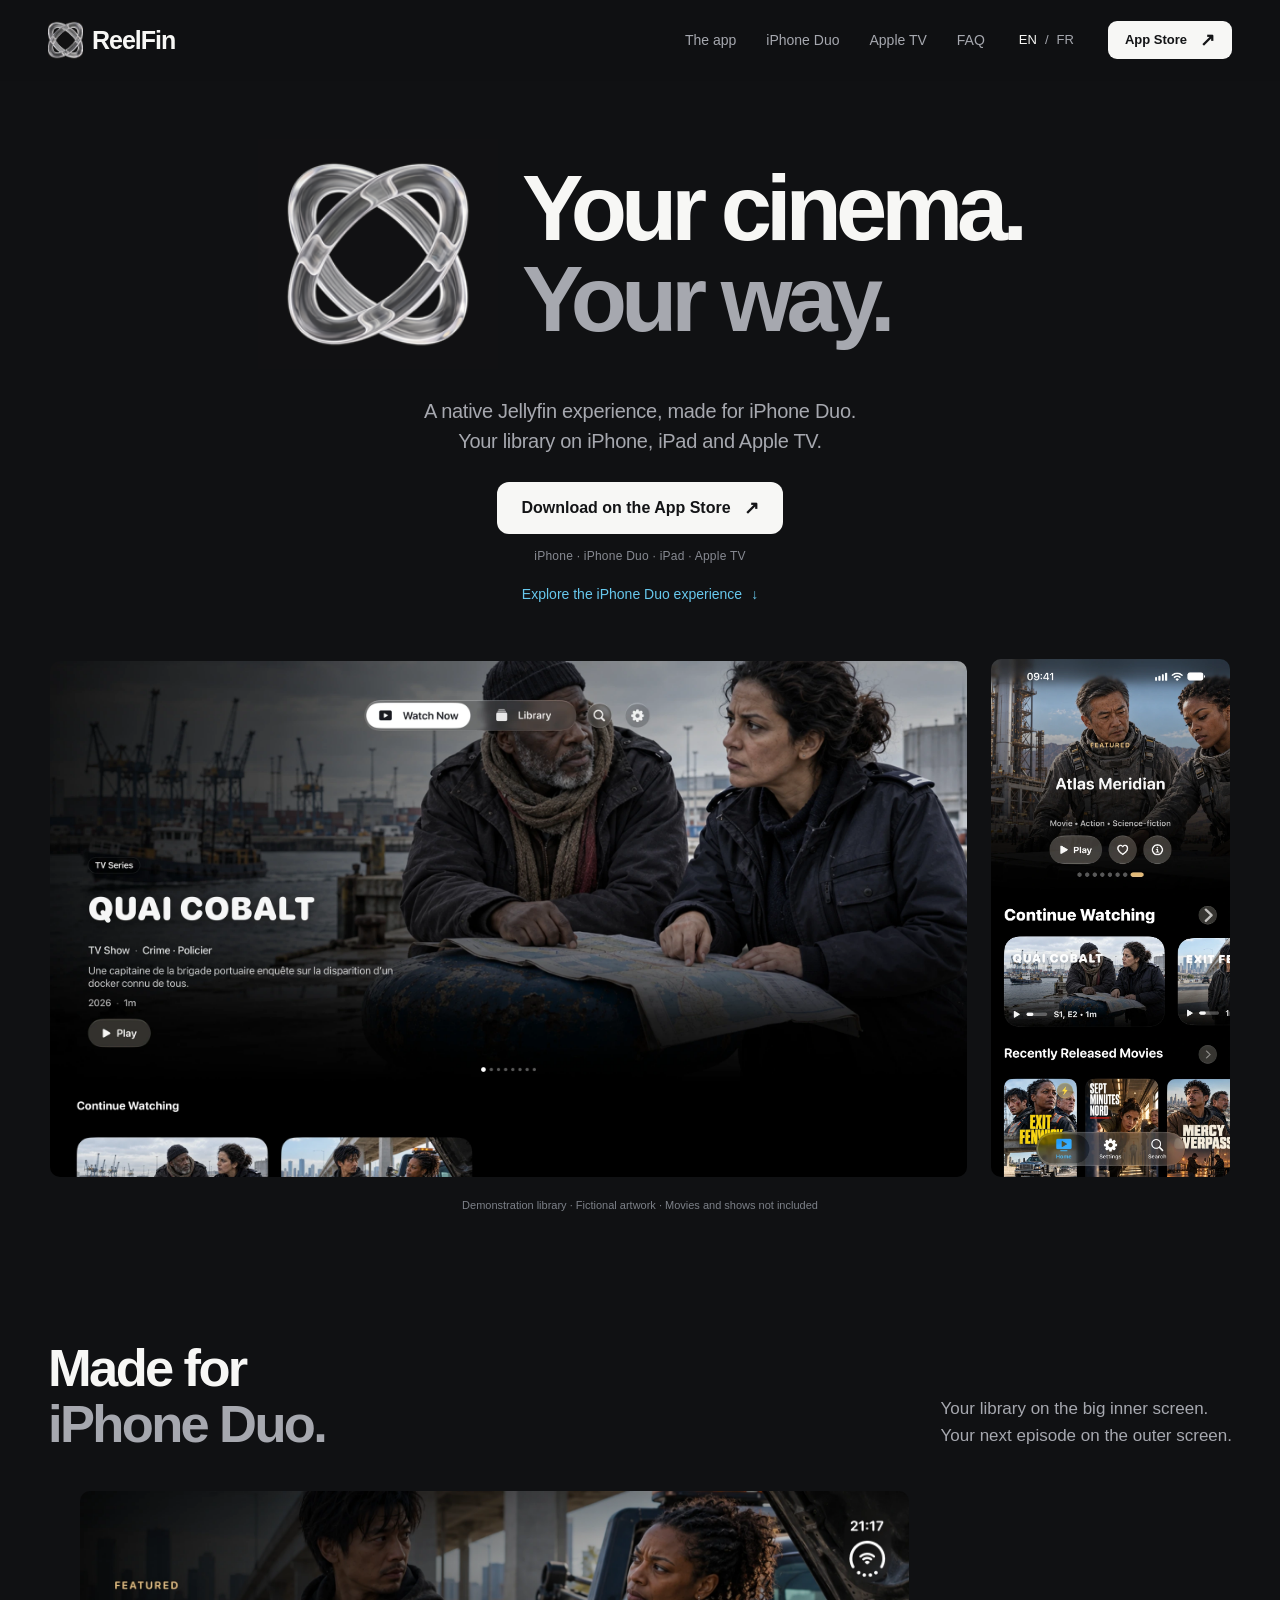
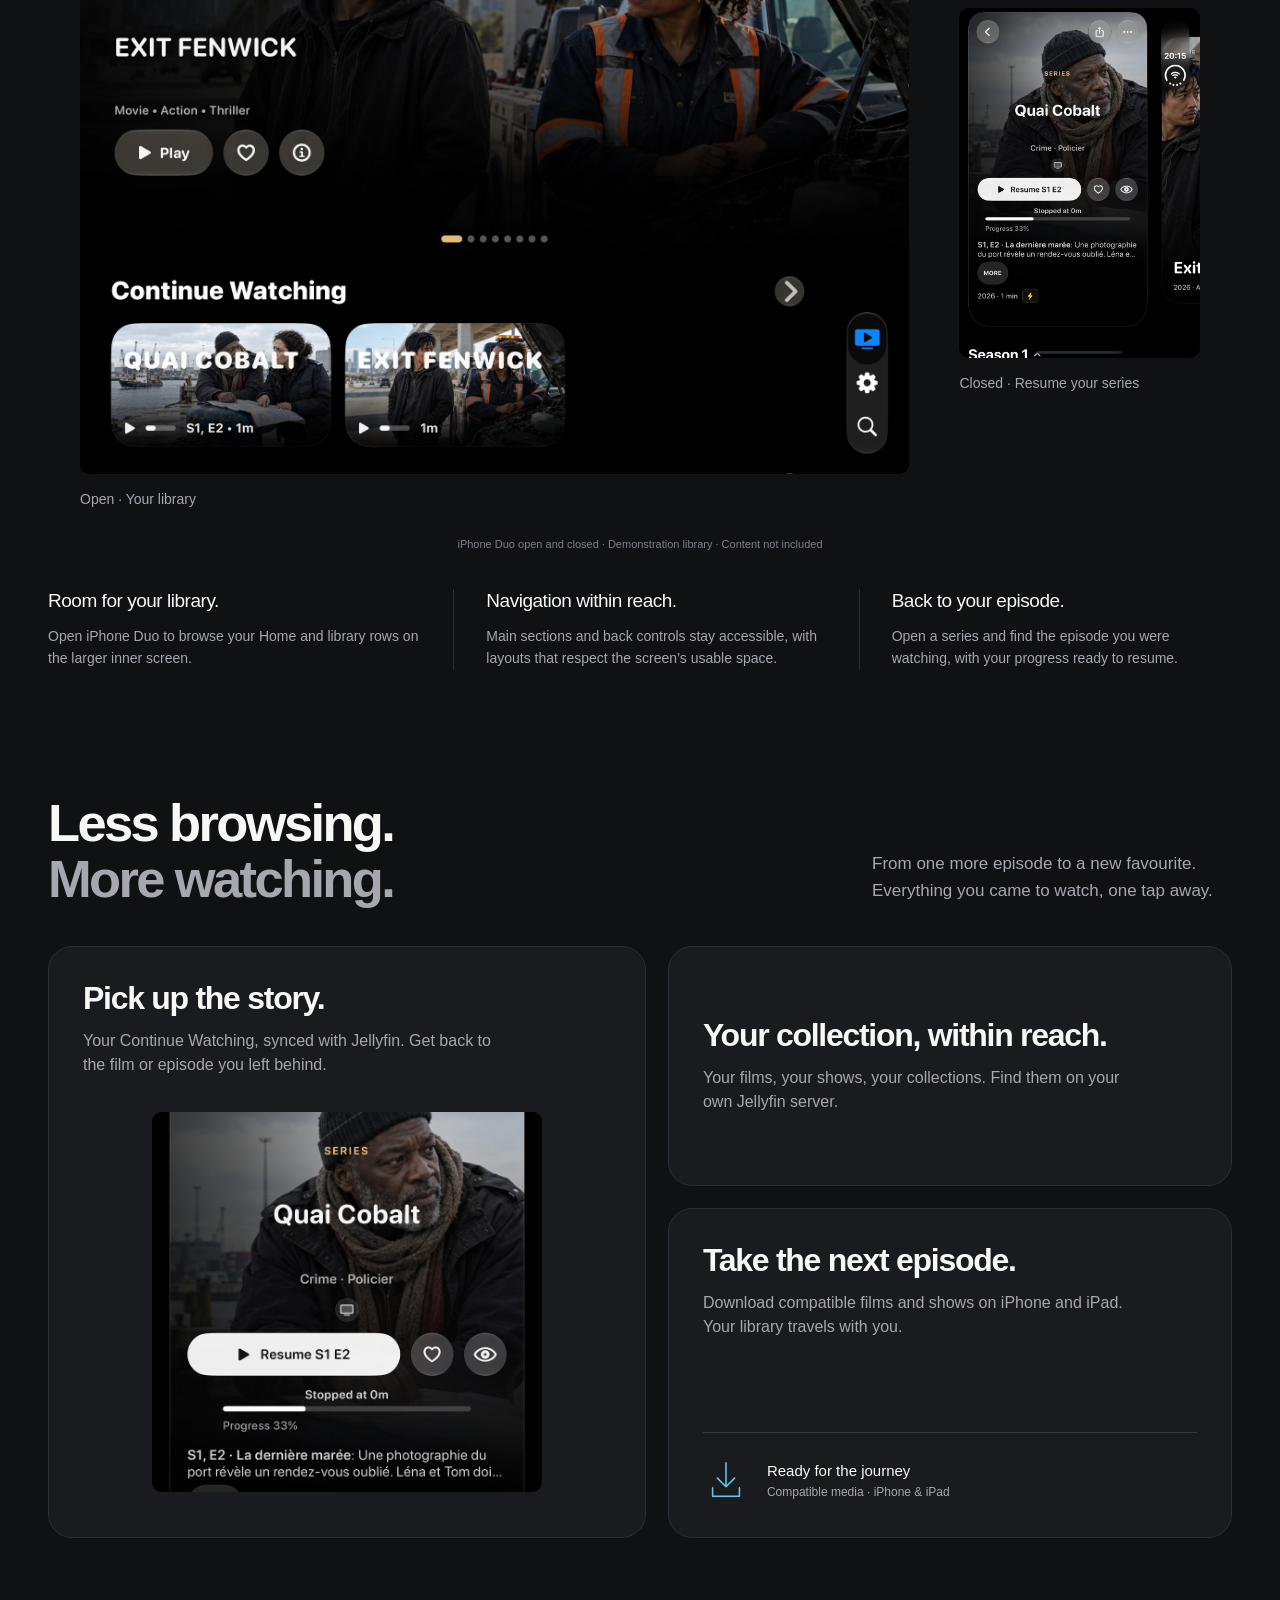
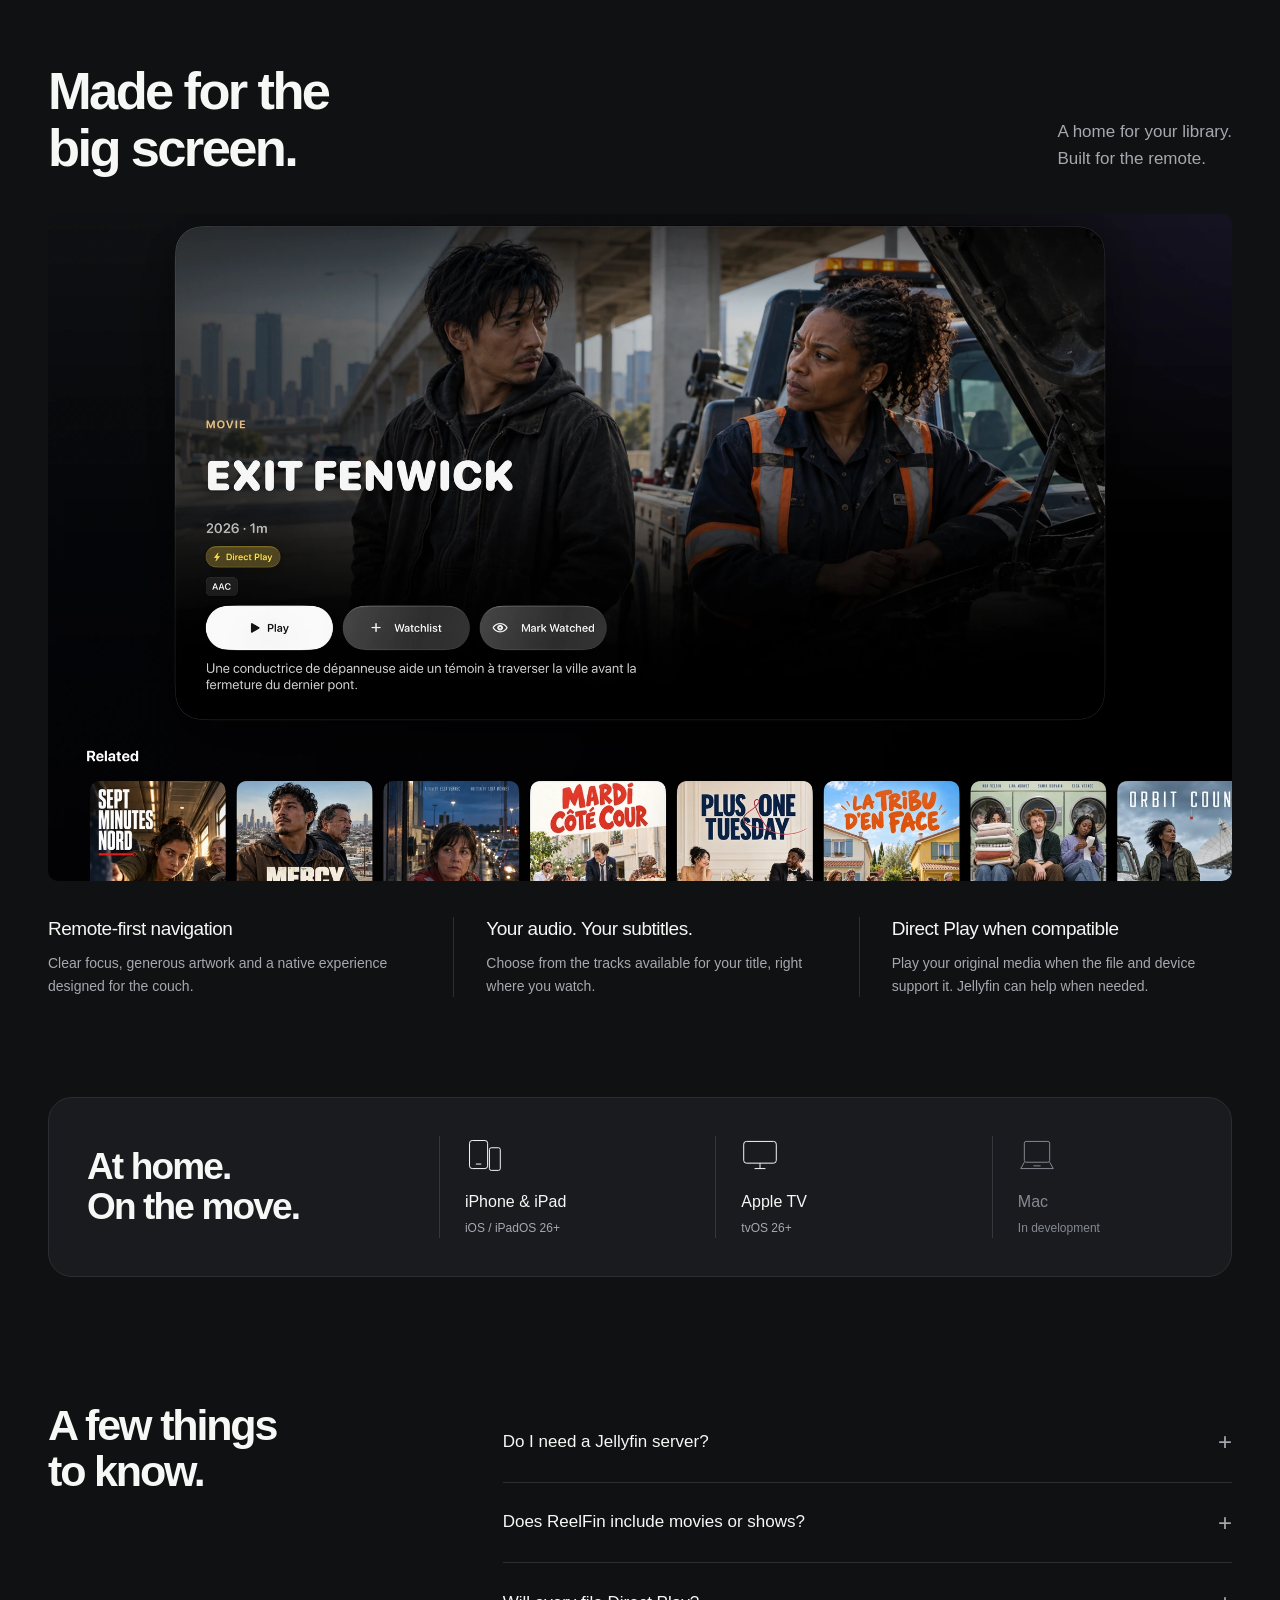
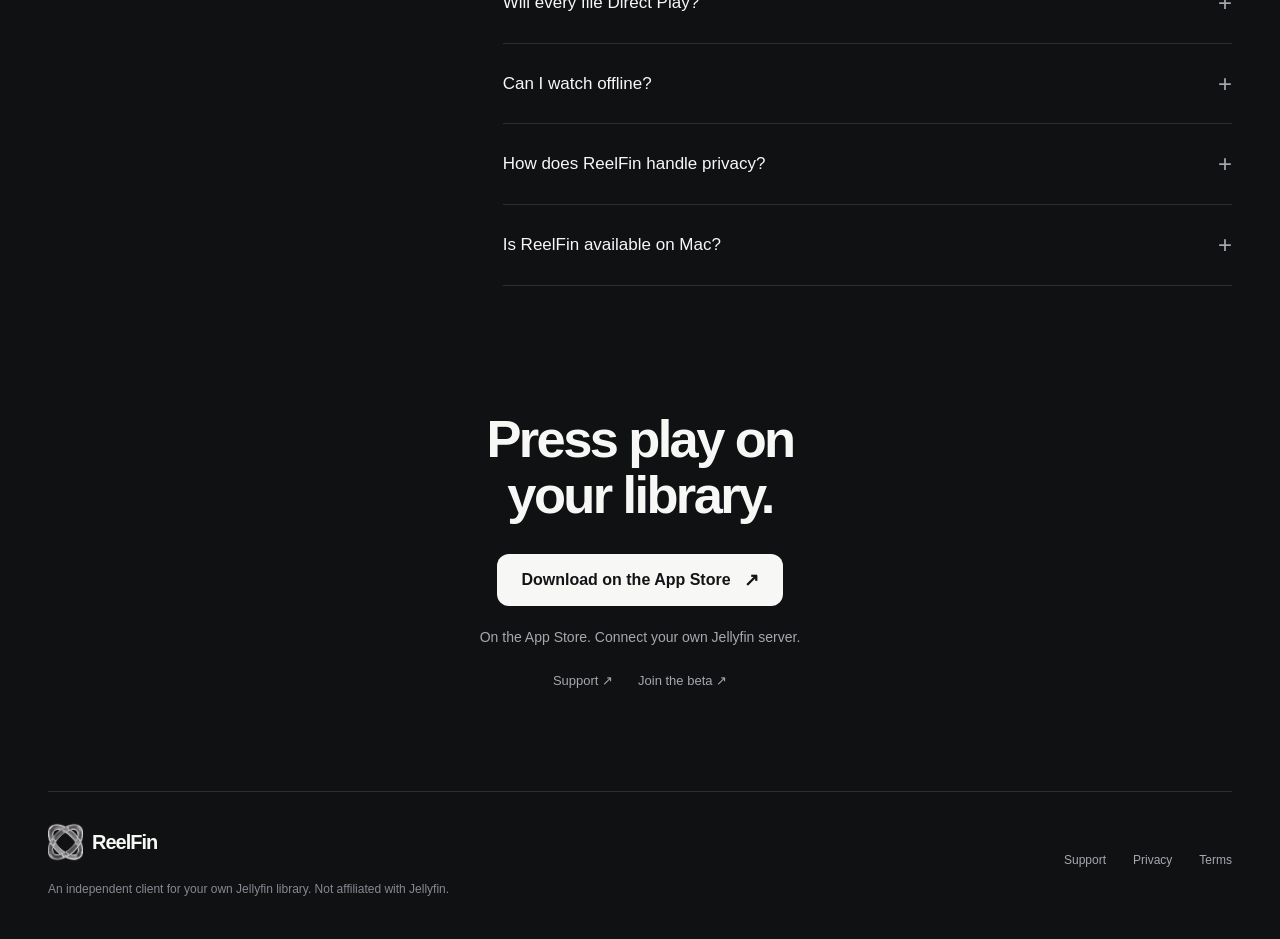
==== commit 06796047: "feat: animate ReelFin emblem and present verified Duo states" ====
--- a/index.html
+++ b/index.html
@@ -22,8 +22,8 @@
   <meta property="og:image:height" content="630">
   <meta name="twitter:card" content="summary_large_image">
   <link rel="icon" type="image/png" href="assets/media/NEW/reelfin-mark.png">
-  <link rel="stylesheet" href="assets/site.css?v=cinema-3">
-  <script defer src="assets/site.js?v=cinema-3"></script>
+  <link rel="stylesheet" href="assets/site.css?v=cinema-4">
+  <script defer src="assets/site.js?v=cinema-4"></script>
   <script type="application/ld+json">{"@context": "https://schema.org", "@type": "MobileApplication", "name": "ReelFin", "operatingSystem": "iOS 26+, iPadOS 26+, tvOS 26+", "applicationCategory": "EntertainmentApplication", "description": "Your Jellyfin library on iPhone, iPad and Apple TV. Resume your favourites, explore your collection and take compatible downloads with you. Native. Independent. Yours.", "url": "https://flovflo.github.io/reelfin-site/", "downloadUrl": "https://apps.apple.com/app/reelfin/id6762079357", "author": {"@type": "Person", "name": "Florian Taffin"}}</script>
 </head>
 <body>
@@ -40,9 +40,12 @@
   </header>
   <main id="main-content">
     <section class="hero container" id="top" aria-labelledby="hero-title">
-      <h1 id="hero-title"><span class="hero__title-line">Your cinema.</span><span class="hero__title-line hero__title-line--muted">Your way.</span></h1>
+      <div class="hero__identity">
+        <div class="hero-emblem" aria-hidden="true"><img src="assets/media/NEW/reelfin-mark.png" alt="" width="400" height="240"><canvas></canvas></div>
+        <h1 id="hero-title"><span class="hero__title-line">Your cinema.</span><span class="hero__title-line hero__title-line--muted">Your way.</span></h1>
+      </div>
       <p class="hero__lede">A native Jellyfin experience, made for iPhone Duo.<br>Your library on iPhone, iPad and Apple TV.</p>
-      <a class="button button--primary" href="https://apps.apple.com/app/reelfin/id6762079357"><svg viewBox="0 0 24 24" aria-hidden="true"><path d="M17.2 12.5c0-2.1 1.7-3.1 1.8-3.2-1-1.4-2.4-1.6-2.9-1.6-1.2-.2-2.4.8-3 .8-.7 0-1.7-.8-2.8-.7-1.4 0-2.8.9-3.5 2.1-1.5 2.6-.4 6.6 1.1 8.8.7 1.1 1.6 2.2 2.7 2.2 1.1-.1 1.5-.7 2.8-.7 1.3 0 1.7.7 2.8.7s1.9-1.1 2.6-2.1c.9-1.2 1.2-2.4 1.2-2.5-.1 0-2.8-1.1-2.8-3.8ZM15.2 6.2c.6-.8 1-1.8.9-2.9-.9.1-2 .6-2.7 1.4-.6.7-1.2 1.8-1 2.9 1 .1 2-.5 2.8-1.4Z"/></svg><span>Download on the App Store</span><span class="arrow" aria-hidden="true">↗</span></a>
+      <a class="button button--primary" href="https://apps.apple.com/app/reelfin/id6762079357"><span>Download on the App Store</span><span class="arrow" aria-hidden="true">↗</span></a>
       <p class="hero__platforms">iPhone · iPhone Duo · iPad · Apple TV</p><a class="hero__duo-link" href="#duo">Explore the iPhone Duo experience <span aria-hidden="true">↓</span></a>
       <div class="hero__stage">
         <figure class="app-capture"><img src="assets/media/cinema/tv4k-home.webp" alt="ReelFin Apple TV home screen, using a fictional demonstration library." width="2200" height="1238" fetchpriority="high"></figure>
@@ -51,14 +54,13 @@
       <p class="image-credit">Demonstration library · Fictional artwork · Movies and shows not included</p>
     </section>
     <section class="section container duo" id="duo" aria-labelledby="duo-title">
-      <div class="section-heading"><h2 id="duo-title">Made for<br><span class="muted">iPhone Duo.</span></h2><p>Your Jellyfin library,<br>within reach on the outer screen.</p></div>
+      <div class="section-heading"><h2 id="duo-title">Made for<br><span class="muted">iPhone Duo.</span></h2><p>Your library on the big inner screen.<br>Your next episode on the outer screen.</p></div>
       <div class="duo-stage">
-        <figure><div class="app-capture"><img src="assets/media/cinema/duo-outer-home.webp" alt="Native ReelFin demonstration Home on the iPhone Duo outer screen, with the device closed." width="840" height="1222" loading="lazy"></div><figcaption>Home</figcaption></figure>
-        <figure><div class="app-capture"><img src="assets/media/cinema/duo-outer-detail.webp" alt="Native ReelFin demonstration movie detail on the compact iPhone Duo outer screen." width="840" height="1222" loading="lazy"></div><figcaption>Film details</figcaption></figure>
-        <figure><div class="app-capture"><img src="assets/media/cinema/duo-outer-series.webp" alt="Native ReelFin demonstration series detail and Resume action on the iPhone Duo outer screen, with the device closed." width="840" height="1222" loading="lazy"></div><figcaption>Resume a series</figcaption></figure>
+        <figure class="duo-stage__open"><div class="app-capture"><img src="assets/media/cinema/duo-inner-home.webp" alt="Native ReelFin demonstration Home on the large inner screen of iPhone Duo, with the device open." width="1800" height="1266" loading="lazy"></div><figcaption>Open · Your library</figcaption></figure>
+        <figure class="duo-stage__closed"><div class="app-capture"><img src="assets/media/cinema/duo-outer-series.webp" alt="Native ReelFin demonstration series detail and Resume action on the iPhone Duo outer screen, with the device closed." width="840" height="1222" loading="lazy"></div><figcaption>Closed · Resume your series</figcaption></figure>
       </div>
-      <p class="image-credit">ReelFin on the iPhone Duo outer screen · Demonstration library · Content not included</p>
-      <div class="tv-benefits"><article><h3>Your library, close at hand.</h3><p>Find your Home, library rows and Continue Watching on the compact outer screen.</p></article><article><h3>Navigation within reach.</h3><p>Main sections and back controls stay accessible, with layouts that respect the screen’s usable space.</p></article><article><h3>Back to your episode.</h3><p>Open a series and find the episode you were watching, with your progress ready to resume.</p></article></div>
+      <p class="image-credit">iPhone Duo open and closed · Demonstration library · Content not included</p>
+      <div class="tv-benefits"><article><h3>Room for your library.</h3><p>Open iPhone Duo to browse your Home and library rows on the larger inner screen.</p></article><article><h3>Navigation within reach.</h3><p>Main sections and back controls stay accessible, with layouts that respect the screen’s usable space.</p></article><article><h3>Back to your episode.</h3><p>Open a series and find the episode you were watching, with your progress ready to resume.</p></article></div>
     </section>
     <section class="section container" id="overview" aria-labelledby="benefits-title">
       <div class="section-heading"><h2 id="benefits-title">Less browsing.<br><span class="muted">More watching.</span></h2><p>From one more episode to a new favourite. Everything you came to watch, one tap away.</p></div>
@@ -85,7 +87,7 @@
 <details><summary>Can I watch offline?</summary><p>On iPhone and iPad, you can download compatible titles when your Jellyfin account allows downloads. File compatibility and available storage still apply. Downloads are not available on Apple TV.</p></details>
 <details><summary>How does ReelFin handle privacy?</summary><p>Your session token is stored in Apple Keychain. ReelFin does not sell your personal data or use cross-app tracking. Optional crash diagnostics may be enabled in a production build. <a href="privacy.html">Read the privacy policy</a>.</p></details>
 <details><summary>Is ReelFin available on Mac?</summary><p>A dedicated Mac experience is in development. It is not available for public download yet. ReelFin is currently available for iPhone, iPad and Apple TV.</p></details></div></section>
-    <section class="final-cta container" id="support" aria-labelledby="download-title"><h2 id="download-title">Press play on<br>your library.</h2><a class="button button--primary" href="https://apps.apple.com/app/reelfin/id6762079357"><svg viewBox="0 0 24 24" aria-hidden="true"><path d="M17.2 12.5c0-2.1 1.7-3.1 1.8-3.2-1-1.4-2.4-1.6-2.9-1.6-1.2-.2-2.4.8-3 .8-.7 0-1.7-.8-2.8-.7-1.4 0-2.8.9-3.5 2.1-1.5 2.6-.4 6.6 1.1 8.8.7 1.1 1.6 2.2 2.7 2.2 1.1-.1 1.5-.7 2.8-.7 1.3 0 1.7.7 2.8.7s1.9-1.1 2.6-2.1c.9-1.2 1.2-2.4 1.2-2.5-.1 0-2.8-1.1-2.8-3.8ZM15.2 6.2c.6-.8 1-1.8.9-2.9-.9.1-2 .6-2.7 1.4-.6.7-1.2 1.8-1 2.9 1 .1 2-.5 2.8-1.4Z"/></svg><span>Download on the App Store</span><span class="arrow" aria-hidden="true">↗</span></a><p>On the App Store. Connect your own Jellyfin server.</p><div class="final-cta__support"><a href="support.html">Support ↗</a><a href="https://testflight.apple.com/join/TkVVXmU2">Join the beta ↗</a></div></section>
+    <section class="final-cta container" id="support" aria-labelledby="download-title"><h2 id="download-title">Press play on<br>your library.</h2><a class="button button--primary" href="https://apps.apple.com/app/reelfin/id6762079357"><span>Download on the App Store</span><span class="arrow" aria-hidden="true">↗</span></a><p>On the App Store. Connect your own Jellyfin server.</p><div class="final-cta__support"><a href="support.html">Support ↗</a><a href="https://testflight.apple.com/join/TkVVXmU2">Join the beta ↗</a></div></section>
   </main>
   <footer class="site-footer" id="privacy"><div><a class="brand brand--footer" href="#top"><span class="brand__mark" aria-hidden="true"><img src="assets/media/NEW/reelfin-mark.png" alt="" width="400" height="240"></span><span>ReelFin</span></a><p>An independent client for your own Jellyfin library. Not affiliated with Jellyfin.</p></div><nav class="site-footer__links" aria-label="Footer"><a href="support.html">Support</a><a href="privacy.html">Privacy</a><a href="terms.html">Terms</a></nav></footer>
 </body>
--- a/assets/site.css
+++ b/assets/site.css
@@ -31,7 +31,7 @@
 .site-header__inner { width: min(calc(100% - 96px), var(--page-width)); min-height: var(--header-height); margin: auto; display: flex; align-items: center; gap: 32px; }
 .brand { display: inline-flex; align-items: center; gap: 9px; color: var(--text); font-size: 25px; font-weight: 650; letter-spacing: -1px; line-height: 1; white-space: nowrap; }
 .brand__mark { width: 35px; height: 40px; display: block; overflow: hidden; flex: 0 0 auto; }
-.brand__mark img { width: 100%; height: 100%; object-fit: cover; transform: scale(1.3); mix-blend-mode: screen; }
+.brand__mark img { width: 100%; height: 100%; object-fit: cover; transform: scale(1.3); mix-blend-mode: lighten; }
 .site-nav { display: flex; align-items: center; gap: 30px; margin-left: auto; color: var(--muted); font-size: 14px; line-height: 1.2; }
 .site-nav a { white-space: nowrap; transition: color 160ms ease; }
 .site-nav a:hover, .site-nav a[aria-current="page"] { color: var(--text); }
@@ -56,6 +56,11 @@
 .mobile-menu { padding: 14px 24px 25px; border-top: 1px solid var(--line); }
 .mobile-menu a { display: block; padding: 12px 0; }
 .hero { padding-top: 58px; text-align: center; }
+.hero__identity { display: flex; align-items: center; justify-content: center; gap: 24px; }
+.hero__identity h1 { text-align: left; }
+.hero-emblem { position: relative; width: 240px; height: 230px; flex: 0 0 240px; overflow: hidden; }
+.hero-emblem img { position: absolute; width: 440px; max-width: none; height: 264px; left: 50%; top: 50%; transform: translate(-50%, -50%); mix-blend-mode: lighten; }
+.hero-emblem canvas { position: absolute; inset: 0; width: 100%; height: 100%; pointer-events: none; }
 .hero h1 { font-size: clamp(66px, 7.2vw, 104px); line-height: .99; letter-spacing: -.065em; font-weight: 600; }
 .hero__title-line { display: block; }
 .hero__title-line--muted { color: var(--muted); }
@@ -63,12 +68,14 @@
 .hero__platforms { color: #878a92; font-size: 12px; margin-top: 13px; letter-spacing: .02em; }
 .hero__duo-link { display: inline-flex; align-items: center; gap: 9px; margin-top: 16px; color: var(--accent); font-size: 14px; }
 .hero__duo-link:hover { text-decoration: underline; text-underline-offset: 5px; }
-.duo-stage { display: grid; grid-template-columns: repeat(3, minmax(0, 1fr)); gap: 28px; max-width: 1120px; margin-inline: auto; }
+.duo-stage { display: grid; grid-template-columns: minmax(0, 1fr) minmax(0, .29fr); align-items: center; gap: 50px; max-width: 1120px; margin-inline: auto; }
+.duo-stage__closed { max-width: 250px; }
 .duo-stage figcaption { color: var(--muted); font-size: 14px; margin-top: 14px; }
 .duo .image-credit { margin-top: 25px; }
 .hero__stage { display: grid; grid-template-columns: minmax(0, 1fr) minmax(0, .26fr); align-items: end; gap: 24px; max-width: 1180px; margin: 52px auto 0; }
 .app-capture { overflow: hidden; background: #08090a; border-radius: 10px; }
 .app-capture img { width: 100%; height: auto; }
+.device-artwork { transform: none; animation: none; transition: none; }
 .image-credit { color: #7c8088; font-size: 11px; margin-top: 20px; text-align: center; }
 .section { padding-block: 125px 0; }
 .section-heading { display: flex; align-items: flex-end; justify-content: space-between; gap: 60px; margin-bottom: 38px; }
@@ -179,12 +186,17 @@
   .site-header:not(.site-header--marketing) .site-nav { order: 3; width: 100%; overflow: auto; font-size: 12px; gap: 20px; padding: 3px; }
   .site-header:not(.site-header--marketing) .site-header__cta { margin-left: auto; font-size: 11px; }
   .hero { padding-top: 44px; }
+  .hero__identity { gap: 6px; flex-direction: column; }
+  .hero__identity h1 { text-align: center; }
+  .hero-emblem { width: 180px; height: 150px; flex-basis: 150px; }
+  .hero-emblem img { width: 310px; height: 186px; }
   .hero h1 { font-size: clamp(58px, 12.5vw, 86px); letter-spacing: -.06em; }
   .hero__lede { font-size: 17px; max-width: 430px; margin-top: 24px; }
   .button { font-size: 14px; padding: 13px 19px; }
   .hero__stage { margin-top: 40px; gap: 10px; grid-template-columns: minmax(0, 1fr) minmax(0, .32fr); }
   .hero__duo-link { font-size: 13px; }
-  .duo-stage { grid-template-columns: 1fr; gap: 28px; max-width: 360px; margin-top: 32px; }
+  .duo-stage { grid-template-columns: 1fr; gap: 35px; max-width: 520px; margin-top: 32px; }
+  .duo-stage__closed { width: 68%; max-width: 250px; margin: auto; }
   .duo-stage figcaption { margin-top: 10px; }
   .duo .image-credit { margin-top: 25px; font-size: 10px; padding: 0; }
   .app-capture { border-radius: 6px; }
@@ -234,6 +246,7 @@
   .compatibility { padding: 24px; }
 }
 @media (prefers-reduced-motion: reduce) {
+  .hero-emblem canvas { display: none; }
   html { scroll-behavior: auto; }
   *, *::before, *::after { animation: none !important; transition: none !important; }
   .button:hover, .button:active, .button .arrow, .button:hover .arrow { transform: none; }
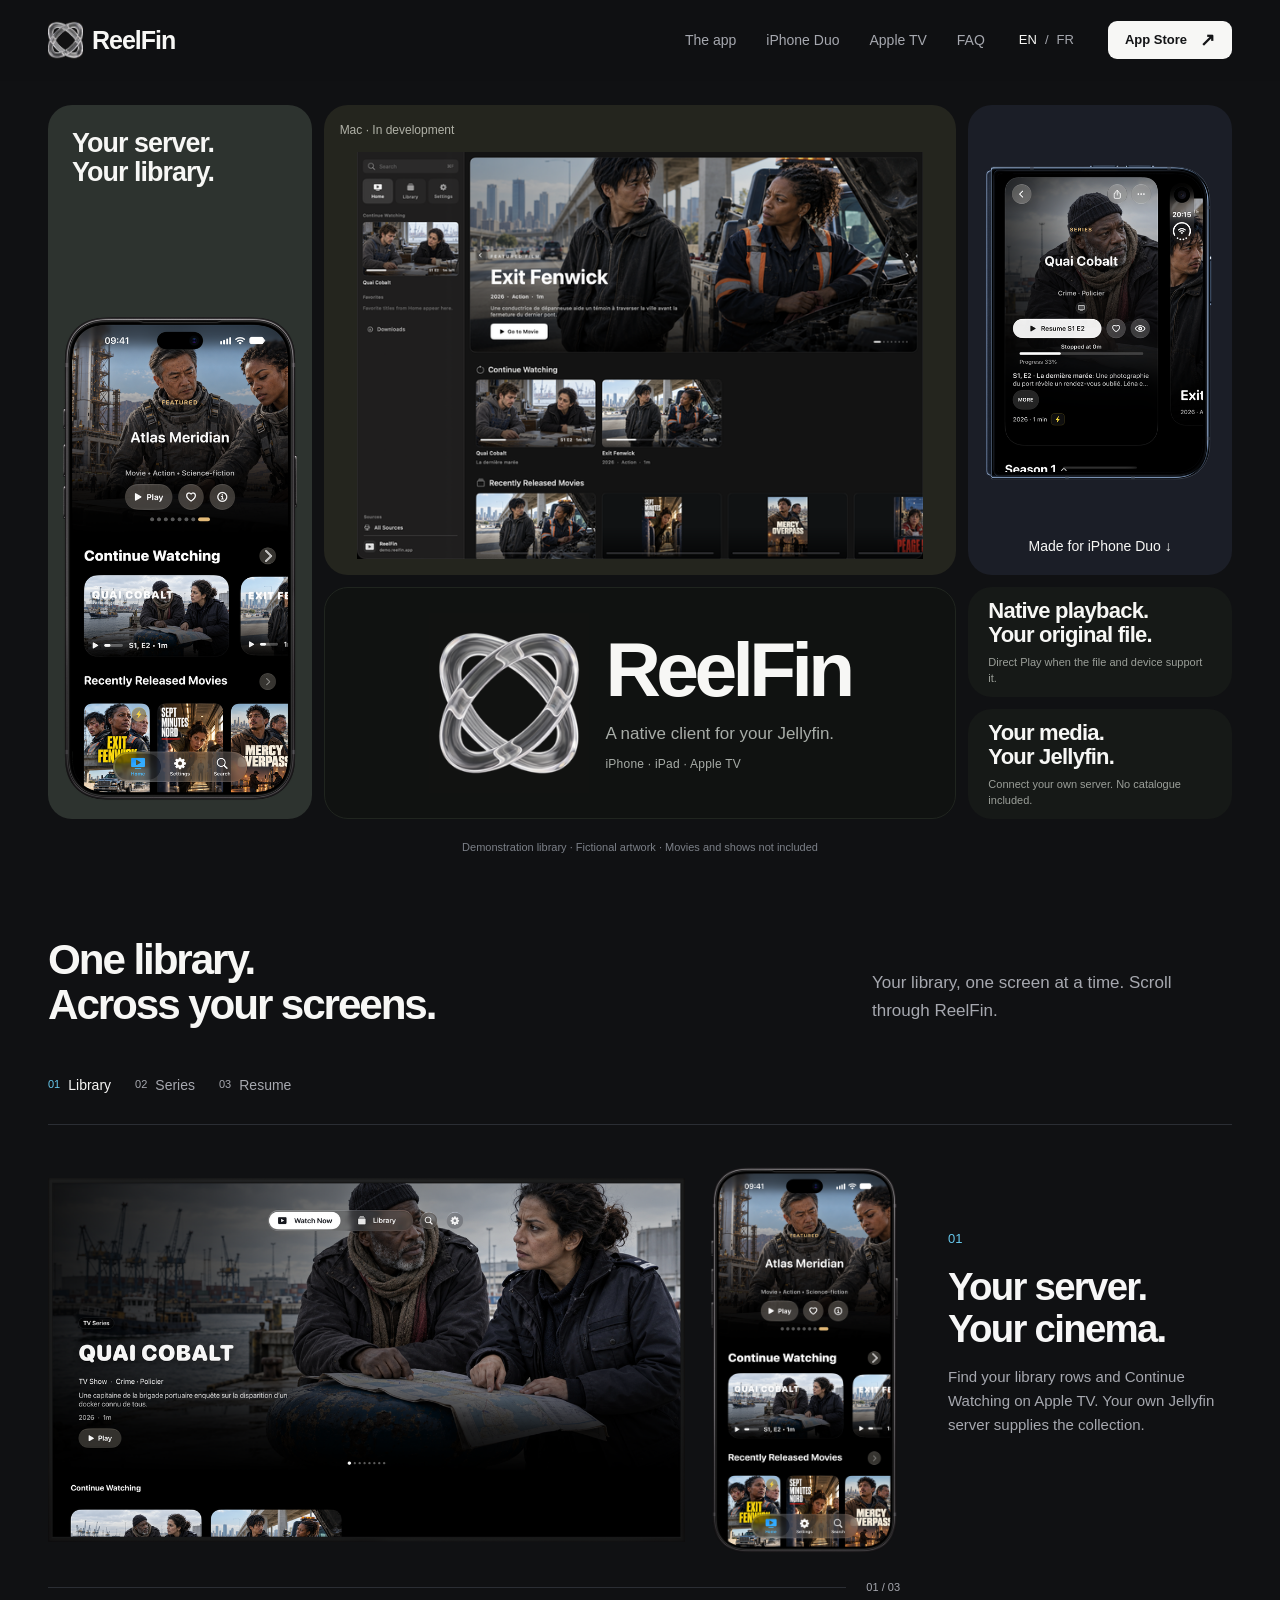
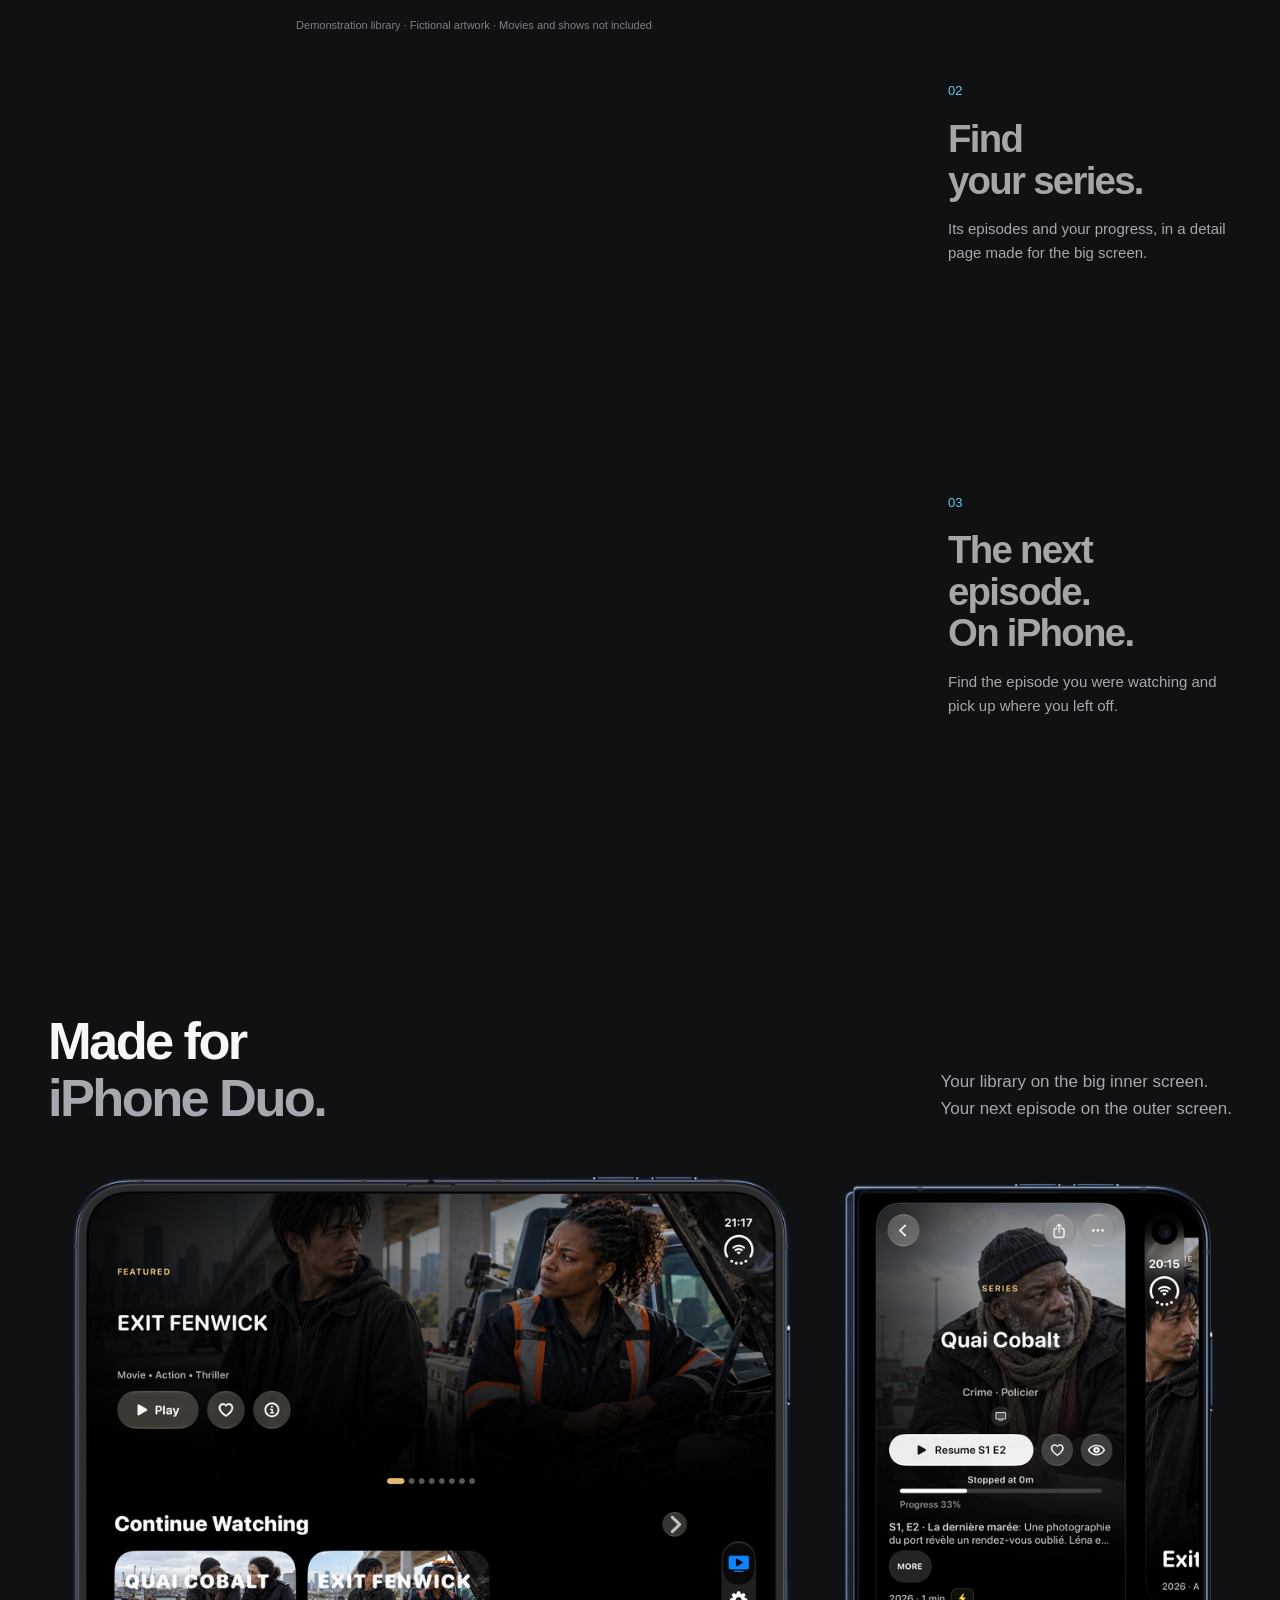
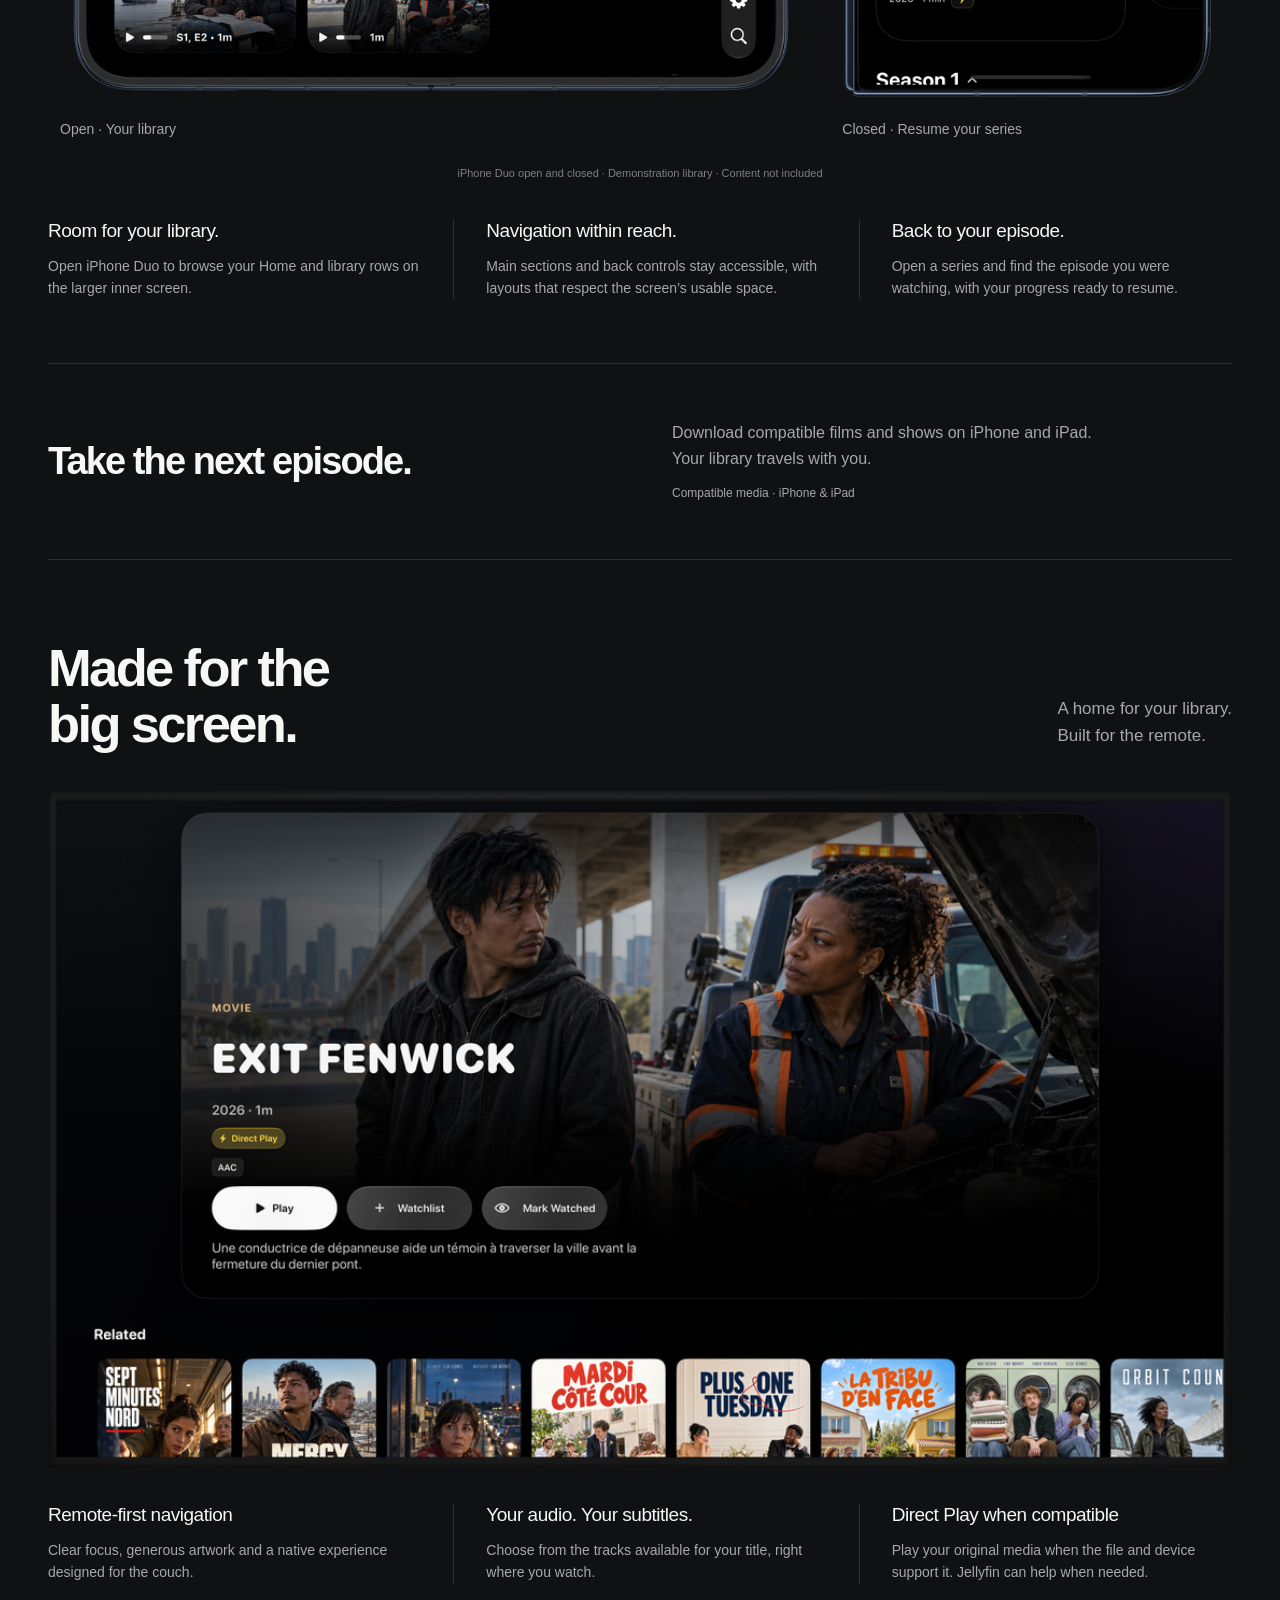
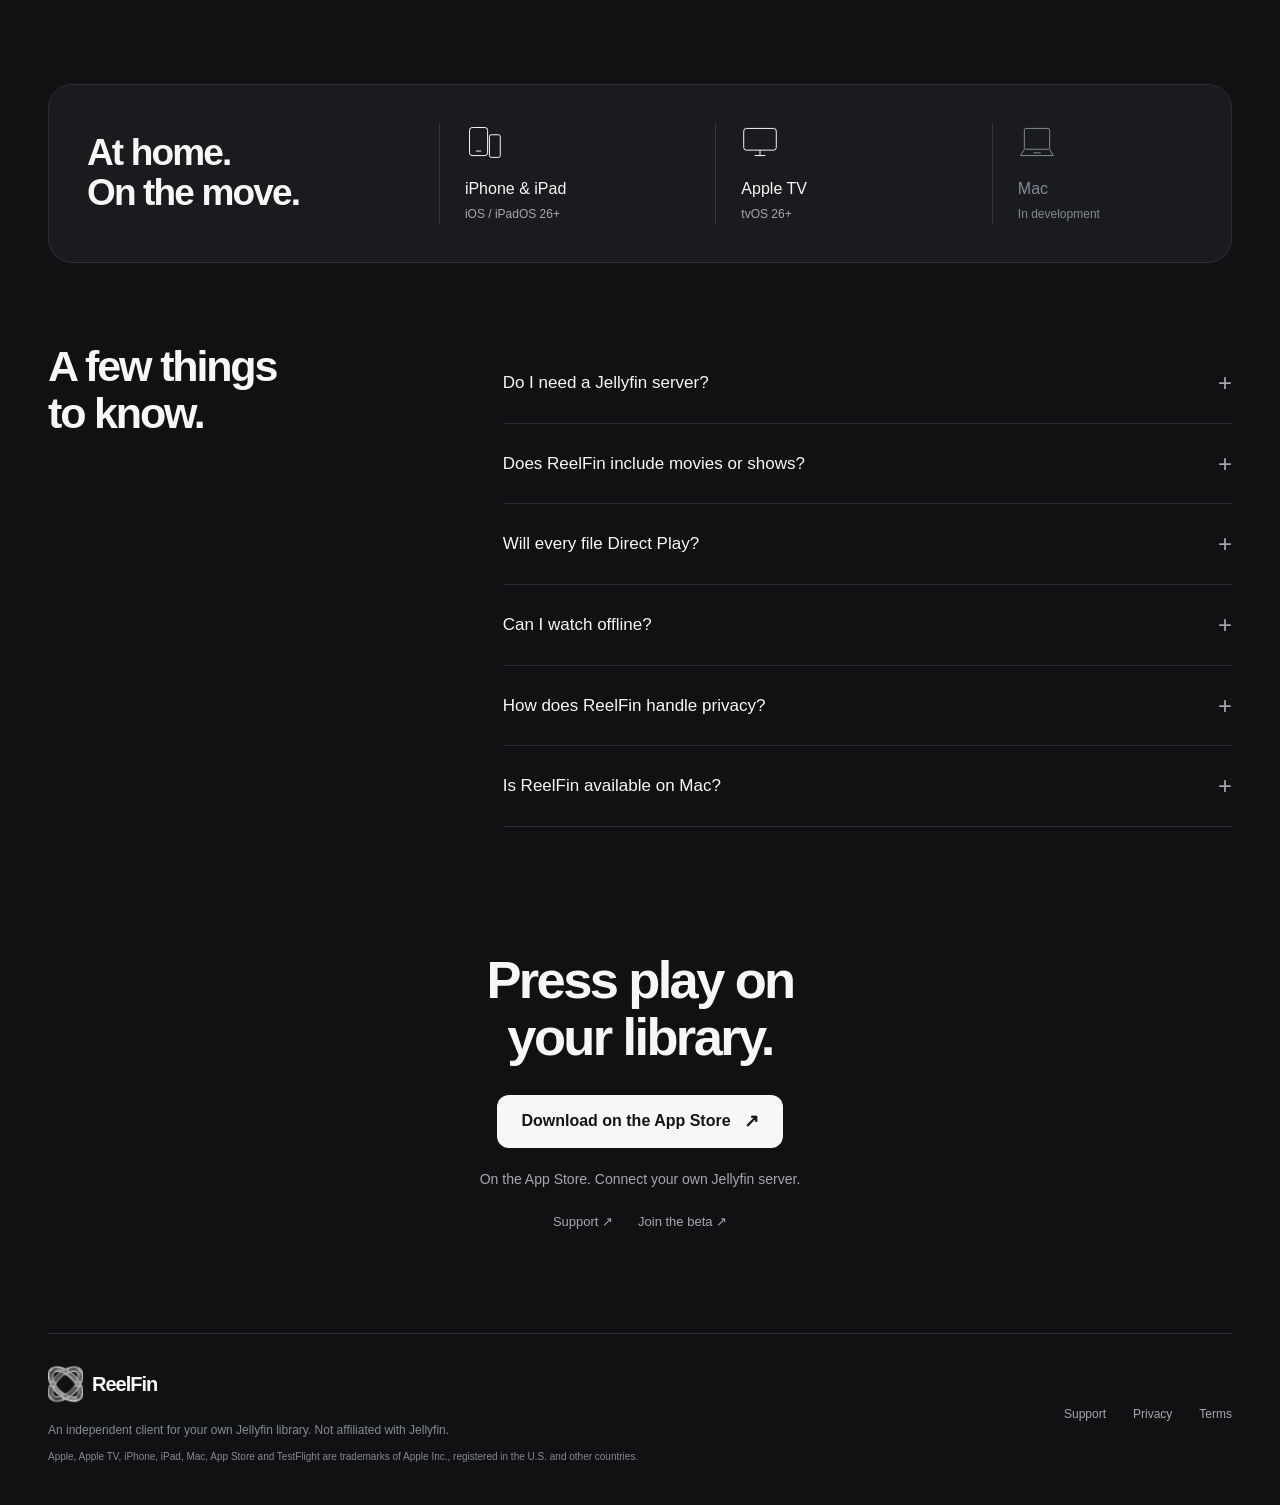
==== commit c77ad407: "feat: present ReelFin in a cinematic product mosaic" ====
--- a/index.html
+++ b/index.html
@@ -22,8 +22,8 @@
   <meta property="og:image:height" content="630">
   <meta name="twitter:card" content="summary_large_image">
   <link rel="icon" type="image/png" href="assets/media/NEW/reelfin-mark.png">
-  <link rel="stylesheet" href="assets/site.css?v=cinema-4">
-  <script defer src="assets/site.js?v=cinema-4"></script>
+  <link rel="stylesheet" href="assets/site.css?v=cinema-16">
+  <script defer src="assets/site.js?v=cinema-16"></script>
   <script type="application/ld+json">{"@context": "https://schema.org", "@type": "MobileApplication", "name": "ReelFin", "operatingSystem": "iOS 26+, iPadOS 26+, tvOS 26+", "applicationCategory": "EntertainmentApplication", "description": "Your Jellyfin library on iPhone, iPad and Apple TV. Resume your favourites, explore your collection and take compatible downloads with you. Native. Independent. Yours.", "url": "https://flovflo.github.io/reelfin-site/", "downloadUrl": "https://apps.apple.com/app/reelfin/id6762079357", "author": {"@type": "Person", "name": "Florian Taffin"}}</script>
 </head>
 <body>
@@ -31,48 +31,65 @@
   <header class="site-header site-header--marketing">
     <div class="site-header__inner">
       <a class="brand" href="#top" aria-label="ReelFin"><span class="brand__mark" aria-hidden="true"><img src="assets/media/NEW/reelfin-mark.png" alt="" width="400" height="240"></span><span>ReelFin</span></a>
-      <nav class="site-nav" aria-label="Primary navigation"><a href="#overview">The app</a><a href="#duo">iPhone Duo</a><a href="#tvos">Apple TV</a><a href="#faq">FAQ</a></nav>
+      <nav class="site-nav" aria-label="Primary navigation"><a href="#story">The app</a><a href="#duo">iPhone Duo</a><a href="#tvos">Apple TV</a><a href="#faq">FAQ</a></nav>
       <nav class="language-switch" aria-label="Language"><a href="index.html" lang="en" hreflang="en" aria-current="page">EN</a><span aria-hidden="true">/</span><a href="fr/index.html" lang="fr" hreflang="fr" >FR</a></nav>
       <a class="button button--primary site-header__cta" href="https://apps.apple.com/app/reelfin/id6762079357">App Store <span class="arrow" aria-hidden="true">↗</span></a>
       <button class="menu-toggle" aria-expanded="false" aria-controls="mobile-menu" aria-label="Open navigation"><svg viewBox="0 0 24 24" fill="none" stroke="currentColor" stroke-width="1.5" aria-hidden="true"><path d="M4 8h16M4 16h16"/></svg></button>
     </div>
-    <nav class="mobile-menu" id="mobile-menu" aria-label="Primary navigation" hidden><a href="#overview">The app</a><a href="#duo">iPhone Duo</a><a href="#tvos">Apple TV</a><a href="#faq">FAQ</a><a href="https://apps.apple.com/app/reelfin/id6762079357">Download on the App Store ↗</a></nav>
+    <nav class="mobile-menu" id="mobile-menu" aria-label="Primary navigation" hidden><a href="#story">The app</a><a href="#duo">iPhone Duo</a><a href="#tvos">Apple TV</a><a href="#faq">FAQ</a><a href="https://apps.apple.com/app/reelfin/id6762079357">Download on the App Store ↗</a></nav>
   </header>
   <main id="main-content">
     <section class="hero container" id="top" aria-labelledby="hero-title">
-      <div class="hero__identity">
-        <div class="hero-emblem" aria-hidden="true"><img src="assets/media/NEW/reelfin-mark.png" alt="" width="400" height="240"><canvas></canvas></div>
-        <h1 id="hero-title"><span class="hero__title-line">Your cinema.</span><span class="hero__title-line hero__title-line--muted">Your way.</span></h1>
-      </div>
-      <p class="hero__lede">A native Jellyfin experience, made for iPhone Duo.<br>Your library on iPhone, iPad and Apple TV.</p>
-      <a class="button button--primary" href="https://apps.apple.com/app/reelfin/id6762079357"><span>Download on the App Store</span><span class="arrow" aria-hidden="true">↗</span></a>
-      <p class="hero__platforms">iPhone · iPhone Duo · iPad · Apple TV</p><a class="hero__duo-link" href="#duo">Explore the iPhone Duo experience <span aria-hidden="true">↓</span></a>
-      <div class="hero__stage">
-        <figure class="app-capture"><img src="assets/media/cinema/tv4k-home.webp" alt="ReelFin Apple TV home screen, using a fictional demonstration library." width="2200" height="1238" fetchpriority="high"></figure>
-        <figure class="hero__phone app-capture"><img src="assets/media/cinema/iphone-home.webp" alt="ReelFin on iPhone, with Continue Watching and films from a fictional demonstration library." width="840" height="1825" fetchpriority="high"></figure>
+      <div class="hero__mosaic">
+        <div class="mosaic__tile mosaic__phone">
+          <p class="mosaic__statement">Your server.<br>Your library.</p>
+          <figure class="device-artwork"><img src="assets/media/devices/iphone-home-450.webp" srcset="assets/media/devices/iphone-home-450.webp 450w, assets/media/devices/iphone-home.webp 900w" sizes="(max-width: 760px) 190px, 240px" alt="ReelFin on iPhone, with Continue Watching and films from a fictional demonstration library." width="900" height="1837" fetchpriority="high" decoding="async"></figure>
+        </div>
+        <figure class="mosaic__tile mosaic__screen">
+          <figcaption>Mac · In development</figcaption>
+          <div class="native-mac-preview"><img src="assets/media/devices/mac-home-480.webp" srcset="assets/media/devices/mac-home-480.webp 480w, assets/media/devices/mac-home-640.webp 640w, assets/media/devices/mac-home-960.webp 960w, assets/media/devices/mac-home.webp 1600w" sizes="(max-width: 599px) 320px, (max-width: 1099px) 55vw, 600px" alt="Native ReelFin Home preview on Mac, in development, with a fictional demonstration library." width="1600" height="1150" fetchpriority="high" decoding="async"></div>
+        </figure>
+        <div class="mosaic__tile mosaic__brand">
+          <div class="hero-emblem" aria-hidden="true"><img src="assets/media/NEW/reelfin-mark.png" alt="" width="400" height="240"><canvas></canvas></div>
+          <div class="mosaic__brand-copy"><h1 id="hero-title">ReelFin</h1><p>A native client for your Jellyfin.</p><p class="hero__platforms">iPhone · iPad · Apple TV</p></div>
+        </div>
+        <div class="mosaic__tile mosaic__duo">
+          <figure class="device-artwork"><img src="assets/media/devices/duo-closed-series-450.webp" srcset="assets/media/devices/duo-closed-series-450.webp 450w, assets/media/devices/duo-closed-series.webp 900w" sizes="(max-width: 760px) 51vw, 382px" alt="Native ReelFin demonstration series detail and Resume action on the iPhone Duo outer screen, with the device closed." width="900" height="1255" fetchpriority="high" decoding="async"></figure>
+          <a href="#duo">Made for iPhone Duo <span aria-hidden="true">↓</span></a>
+        </div>
+        <article class="mosaic__tile mosaic__direct"><h2>Native playback.<br>Your original file.</h2><p>Direct Play when the file and device support it.</p></article>
+        <article class="mosaic__tile mosaic__server"><h2>Your media.<br>Your Jellyfin.</h2><p>Connect your own server. No catalogue included.</p></article>
       </div>
       <p class="image-credit">Demonstration library · Fictional artwork · Movies and shows not included</p>
+    </section>
+    <section class="section container product-story" id="story" aria-labelledby="story-title">
+      <div class="section-heading"><h2 id="story-title">One library.<br>Across your screens.</h2><p>Your library, one screen at a time. Scroll through ReelFin.</p></div>
+      <nav class="story__nav" aria-label="Explore the app"><a href="#story-library" data-story-link="0"><span>01</span>Library</a><a href="#story-series" data-story-link="1"><span>02</span>Series</a><a href="#story-resume" data-story-link="2"><span>03</span>Resume</a></nav>
+      <div class="story__layout">
+        <div class="story__stage">
+          <div class="story__devices">
+            <figure class="story__tv device-artwork"><img src="assets/media/devices/tv-home-640.webp" srcset="assets/media/devices/tv-home-640.webp 640w, assets/media/devices/tv-home-1100.webp 1100w, assets/media/devices/tv-home.webp 2200w" sizes="(min-width: 1100px) 52vw, 100vw" alt="ReelFin on Apple TV, using a fictional demonstration library." width="2200" height="1256" loading="lazy" decoding="async"><img class="story__screen story__screen--tv" data-story-src="assets/media/devices/tv-series-screen-640.webp" data-story-srcset="assets/media/devices/tv-series-screen-640.webp 640w, assets/media/devices/tv-series-screen-1100.webp 1100w, assets/media/devices/tv-series-screen.webp 2200w" sizes="(min-width: 1100px) 52vw, 100vw" width="2200" height="1256" alt="" aria-hidden="true" hidden></figure>
+            <figure class="story__phone device-artwork"><img src="assets/media/devices/iphone-home-450.webp" srcset="assets/media/devices/iphone-home-450.webp 450w, assets/media/devices/iphone-home.webp 900w" sizes="(min-width: 1100px) 15vw, 190px" alt="ReelFin on iPhone, using a fictional demonstration library." width="900" height="1837" loading="lazy" decoding="async"><img class="story__screen story__screen--phone" data-story-src="assets/media/devices/iphone-series-screen-450.webp" data-story-srcset="assets/media/devices/iphone-series-screen-450.webp 450w, assets/media/devices/iphone-series-screen.webp 900w" sizes="(min-width: 1100px) 15vw, 190px" width="900" height="1837" alt="" aria-hidden="true" hidden></figure>
+          </div>
+          <div class="story__position" aria-hidden="true"><span class="story__position-line"></span><span class="story__counter">01 / 03</span></div>
+          <p class="image-credit">Demonstration library · Fictional artwork · Movies and shows not included</p>
+        </div>
+        <div class="story__chapters"><article class="story__chapter" id="story-library"><div class="story__chapter-copy"><span class="story__number">01</span><h3>Your server.<br>Your cinema.</h3><p>Find your library rows and Continue Watching on Apple TV. Your own Jellyfin server supplies the collection.</p></div><figure class="story__chapter-visual story__chapter-visual--tv device-artwork"><img src="assets/media/devices/tv-home-640.webp" srcset="assets/media/devices/tv-home-640.webp 640w, assets/media/devices/tv-home-1100.webp 1100w, assets/media/devices/tv-home.webp 2200w" sizes="(max-width: 760px) 100vw, (max-width: 1100px) 78vw, 930px" alt="ReelFin Apple TV home screen, using a fictional demonstration library." width="2200" height="1256" loading="lazy" decoding="async"></figure></article><article class="story__chapter" id="story-series"><div class="story__chapter-copy"><span class="story__number">02</span><h3>Find<br>your series.</h3><p>Its episodes and your progress, in a detail page made for the big screen.</p></div><figure class="story__chapter-visual story__chapter-visual--tv device-artwork"><img src="assets/media/devices/tv-series-640.webp" srcset="assets/media/devices/tv-series-640.webp 640w, assets/media/devices/tv-series-1100.webp 1100w, assets/media/devices/tv-series.webp 2200w" sizes="(max-width: 760px) 100vw, (max-width: 1100px) 78vw, 930px" alt="ReelFin on Apple TV, using a fictional demonstration library." width="2200" height="1256" loading="lazy" decoding="async"></figure></article><article class="story__chapter" id="story-resume"><div class="story__chapter-copy"><span class="story__number">03</span><h3>The next episode.<br>On iPhone.</h3><p>Find the episode you were watching and pick up where you left off.</p></div><figure class="story__chapter-visual story__chapter-visual--iphone device-artwork"><img src="assets/media/devices/iphone-series-450.webp" srcset="assets/media/devices/iphone-series-450.webp 450w, assets/media/devices/iphone-series.webp 900w" sizes="(max-width: 760px) 190px, 240px" alt="ReelFin on iPhone shows a fictional series, episode progress and the Resume action." width="900" height="1837" loading="lazy" decoding="async"></figure></article></div>
+      </div>
     </section>
     <section class="section container duo" id="duo" aria-labelledby="duo-title">
       <div class="section-heading"><h2 id="duo-title">Made for<br><span class="muted">iPhone Duo.</span></h2><p>Your library on the big inner screen.<br>Your next episode on the outer screen.</p></div>
       <div class="duo-stage">
-        <figure class="duo-stage__open"><div class="app-capture"><img src="assets/media/cinema/duo-inner-home.webp" alt="Native ReelFin demonstration Home on the large inner screen of iPhone Duo, with the device open." width="1800" height="1266" loading="lazy"></div><figcaption>Open · Your library</figcaption></figure>
-        <figure class="duo-stage__closed"><div class="app-capture"><img src="assets/media/cinema/duo-outer-series.webp" alt="Native ReelFin demonstration series detail and Resume action on the iPhone Duo outer screen, with the device closed." width="840" height="1222" loading="lazy"></div><figcaption>Closed · Resume your series</figcaption></figure>
+        <figure class="duo-stage__open"><div class="device-artwork"><img src="assets/media/devices/duo-open-home-640.webp" srcset="assets/media/devices/duo-open-home-640.webp 640w, assets/media/devices/duo-open-home-900.webp 900w, assets/media/devices/duo-open-home.webp 1800w" sizes="(max-width: 760px) 100vw, 750px" alt="Native ReelFin demonstration Home on the large inner screen of iPhone Duo, with the device open." width="1800" height="1308" loading="lazy" decoding="async"></div><figcaption>Open · Your library</figcaption></figure>
+        <figure class="duo-stage__closed"><div class="device-artwork"><img src="assets/media/devices/duo-closed-series-450.webp" srcset="assets/media/devices/duo-closed-series-450.webp 450w, assets/media/devices/duo-closed-series.webp 900w" sizes="(max-width: 760px) 51vw, 382px" alt="Native ReelFin demonstration series detail and Resume action on the iPhone Duo outer screen, with the device closed." width="900" height="1255" loading="lazy" decoding="async"></div><figcaption>Closed · Resume your series</figcaption></figure>
       </div>
       <p class="image-credit">iPhone Duo open and closed · Demonstration library · Content not included</p>
       <div class="tv-benefits"><article><h3>Room for your library.</h3><p>Open iPhone Duo to browse your Home and library rows on the larger inner screen.</p></article><article><h3>Navigation within reach.</h3><p>Main sections and back controls stay accessible, with layouts that respect the screen’s usable space.</p></article><article><h3>Back to your episode.</h3><p>Open a series and find the episode you were watching, with your progress ready to resume.</p></article></div>
     </section>
-    <section class="section container" id="overview" aria-labelledby="benefits-title">
-      <div class="section-heading"><h2 id="benefits-title">Less browsing.<br><span class="muted">More watching.</span></h2><p>From one more episode to a new favourite. Everything you came to watch, one tap away.</p></div>
-      <div class="feature-grid" id="screens">
-        <article class="feature feature--resume"><h3>Pick up the story.</h3><p>Your Continue Watching, synced with Jellyfin. Get back to the film or episode you left behind.</p><figure class="app-capture"><img src="assets/media/cinema/iphone-series.webp" alt="ReelFin on iPhone shows a fictional series, episode progress and the Resume action." width="840" height="1825" loading="lazy"></figure></article>
-        <article class="feature feature--library"><h3>Your collection, within reach.</h3><p>Your films, your shows, your collections. Find them on your own Jellyfin server.</p></article>
-        <article class="feature feature--downloads"><div><h3>Take the next episode.</h3><p>Download compatible films and shows on iPhone and iPad. Your library travels with you.</p></div><div class="download-visual"><svg viewBox="0 0 48 48" fill="none" stroke="currentColor" stroke-width="1.6" aria-hidden="true"><path d="M24 6v25m-9-9 9 9 9-9M10 32v9h28v-9" stroke-linecap="round" stroke-linejoin="round"/></svg><div><strong>Ready for the journey</strong><span>Compatible media · iPhone & iPad</span></div></div></article>
-      </div>
-    </section>
+    <section class="download-band container" id="overview" aria-labelledby="downloads-title"><h2 id="downloads-title">Take the next episode.</h2><div><p>Download compatible films and shows on iPhone and iPad. Your library travels with you.</p><p class="download-band__note">Compatible media · iPhone & iPad</p></div></section>
     <section class="section container tvos" id="tvos" aria-labelledby="tv-title">
       <div class="section-heading"><h2 id="tv-title">Made for the<br>big screen.</h2><p>A home for your library.<br>Built for the remote.</p></div>
-      <figure class="app-capture"><img src="assets/media/cinema/tv4k-detail.webp" alt="ReelFin Apple TV movie detail page, using a fictional demonstration library." width="2200" height="1238" loading="lazy"></figure>
+      <figure class="device-artwork"><img src="assets/media/devices/tv-detail-640.webp" srcset="assets/media/devices/tv-detail-640.webp 640w, assets/media/devices/tv-detail-1100.webp 1100w, assets/media/devices/tv-detail.webp 2200w" sizes="(max-width: 760px) 100vw, (max-width: 1100px) 78vw, 930px" alt="ReelFin Apple TV movie detail page, using a fictional demonstration library." width="2200" height="1256" loading="lazy" decoding="async"></figure>
       <div class="tv-benefits"><article><h3>Remote-first navigation</h3><p>Clear focus, generous artwork and a native experience designed for the couch.</p></article><article><h3>Your audio. Your subtitles.</h3><p>Choose from the tracks available for your title, right where you watch.</p></article><article><h3>Direct Play when compatible</h3><p>Play your original media when the file and device support it. Jellyfin can help when needed.</p></article></div>
     </section>
     <section class="compatibility container" aria-label="Supported platforms">
@@ -89,6 +106,6 @@
 <details><summary>Is ReelFin available on Mac?</summary><p>A dedicated Mac experience is in development. It is not available for public download yet. ReelFin is currently available for iPhone, iPad and Apple TV.</p></details></div></section>
     <section class="final-cta container" id="support" aria-labelledby="download-title"><h2 id="download-title">Press play on<br>your library.</h2><a class="button button--primary" href="https://apps.apple.com/app/reelfin/id6762079357"><span>Download on the App Store</span><span class="arrow" aria-hidden="true">↗</span></a><p>On the App Store. Connect your own Jellyfin server.</p><div class="final-cta__support"><a href="support.html">Support ↗</a><a href="https://testflight.apple.com/join/TkVVXmU2">Join the beta ↗</a></div></section>
   </main>
-  <footer class="site-footer" id="privacy"><div><a class="brand brand--footer" href="#top"><span class="brand__mark" aria-hidden="true"><img src="assets/media/NEW/reelfin-mark.png" alt="" width="400" height="240"></span><span>ReelFin</span></a><p>An independent client for your own Jellyfin library. Not affiliated with Jellyfin.</p></div><nav class="site-footer__links" aria-label="Footer"><a href="support.html">Support</a><a href="privacy.html">Privacy</a><a href="terms.html">Terms</a></nav></footer>
+  <footer class="site-footer" id="privacy"><div><a class="brand brand--footer" href="#top"><span class="brand__mark" aria-hidden="true"><img src="assets/media/NEW/reelfin-mark.png" alt="" width="400" height="240"></span><span>ReelFin</span></a><p>An independent client for your own Jellyfin library. Not affiliated with Jellyfin.</p><p class="site-footer__credit">Apple, Apple TV, iPhone, iPad, Mac, App Store and TestFlight are trademarks of Apple Inc., registered in the U.S. and other countries.</p></div><nav class="site-footer__links" aria-label="Footer"><a href="support.html">Support</a><a href="privacy.html">Privacy</a><a href="terms.html">Terms</a></nav></footer>
 </body>
 </html>
--- a/assets/site.css
+++ b/assets/site.css
@@ -55,7 +55,36 @@
 .menu-toggle svg { width: 20px; height: 20px; }
 .mobile-menu { padding: 14px 24px 25px; border-top: 1px solid var(--line); }
 .mobile-menu a { display: block; padding: 12px 0; }
-.hero { padding-top: 58px; text-align: center; }
+.hero { padding-top: 24px; text-align: center; }
+.hero__mosaic { display: grid; grid-template-columns: minmax(0, 1fr) minmax(0, 2.4fr) minmax(0, 1fr); grid-template-rows: 470px 110px 110px; grid-template-areas: "phone screen duo" "phone brand direct" "phone brand server"; gap: 12px; }
+.mosaic__tile { border-radius: 24px; background: #161917; text-align: left; min-width: 0; }
+.mosaic__phone { grid-area: phone; background: #2d332f; display: flex; flex-direction: column; }
+.mosaic__statement { font-size: clamp(22px, 2.1vw, 29px); line-height: 1.08; font-weight: 550; letter-spacing: -.035em; padding: 24px 24px 16px; }
+.mosaic__phone figure { flex: 1; min-height: 0; display: flex; align-items: flex-end; justify-content: center; padding: 0 12px 16px; }
+.mosaic__phone figure img { max-height: 100%; max-width: 100%; width: auto; height: auto; }
+.mosaic__screen { grid-area: screen; padding: 16px; background: #24251e; display: flex; flex-direction: column; justify-content: center; gap: 12px; }
+.mosaic__screen figcaption { color: #b0b1a7; font-size: 12px; }
+.mosaic__screen .device-artwork { flex: 1; min-height: 0; display: flex; justify-content: center; align-items: center; }
+.mosaic__screen .native-mac-preview { flex: 1; min-height: 0; display: flex; justify-content: center; align-items: center; }
+.mosaic__screen .native-mac-preview img { width: 100%; height: 100%; max-width: 100%; max-height: 100%; object-fit: contain; }
+.mosaic__screen img { width: 100%; height: auto; max-height: 100%; object-fit: contain; }
+.mosaic__brand { grid-area: brand; padding: 16px; border: 1px solid #20251f; display: flex; align-items: center; justify-content: center; gap: 16px; background: #101211; }
+.hero .mosaic__brand h1 { font-size: clamp(54px, 6vw, 84px); letter-spacing: -.06em; line-height: 1; }
+.mosaic__brand-copy > p { font-size: 17px; color: #a7aca7; margin-top: 12px; }
+.mosaic__brand .hero__platforms { font-size: 12px; margin-top: 8px; }
+.mosaic__brand .button { font-size: 13px; padding: 10px 14px; margin-top: 20px; }
+.mosaic__brand .hero-emblem { width: 160px; height: 180px; flex: 0 0 160px; }
+.mosaic__brand .hero-emblem img { width: 340px; height: 204px; }
+.mosaic__duo { grid-area: duo; background: #1b1e27; padding: 20px 16px; display: flex; flex-direction: column; align-items: center; gap: 16px; }
+.mosaic__duo figure { display: flex; align-items: center; justify-content: center; flex: 1; min-height: 0; }
+.mosaic__duo img { width: auto; max-height: 100%; max-width: 100%; height: auto; }
+.mosaic__duo a { font-size: 14px; line-height: 1.3; text-align: center; }
+.mosaic__duo a:hover { text-decoration: underline; text-underline-offset: 4px; }
+.mosaic__direct { grid-area: direct; }
+.mosaic__server { grid-area: server; }
+.mosaic__direct, .mosaic__server { padding: 12px 20px; display: flex; flex-direction: column; justify-content: space-between; }
+.mosaic__tile h2 { font-size: 22px; letter-spacing: -.035em; line-height: 1.1; }
+.mosaic__direct p, .mosaic__server p { font-size: 11px; line-height: 1.4; color: #9b9f99; margin-top: 8px; }
 .hero__identity { display: flex; align-items: center; justify-content: center; gap: 24px; }
 .hero__identity h1 { text-align: left; }
 .hero-emblem { position: relative; width: 240px; height: 230px; flex: 0 0 240px; overflow: hidden; }
@@ -68,30 +97,65 @@
 .hero__platforms { color: #878a92; font-size: 12px; margin-top: 13px; letter-spacing: .02em; }
 .hero__duo-link { display: inline-flex; align-items: center; gap: 9px; margin-top: 16px; color: var(--accent); font-size: 14px; }
 .hero__duo-link:hover { text-decoration: underline; text-underline-offset: 5px; }
-.duo-stage { display: grid; grid-template-columns: minmax(0, 1fr) minmax(0, .29fr); align-items: center; gap: 50px; max-width: 1120px; margin-inline: auto; }
-.duo-stage__closed { max-width: 250px; }
+.duo-stage { display: grid; grid-template-columns: minmax(0, 3093fr) minmax(0, 1574fr); align-items: end; gap: 40px; max-width: 1160px; margin-inline: auto; }
 .duo-stage figcaption { color: var(--muted); font-size: 14px; margin-top: 14px; }
 .duo .image-credit { margin-top: 25px; }
 .hero__stage { display: grid; grid-template-columns: minmax(0, 1fr) minmax(0, .26fr); align-items: end; gap: 24px; max-width: 1180px; margin: 52px auto 0; }
 .app-capture { overflow: hidden; background: #08090a; border-radius: 10px; }
 .app-capture img { width: 100%; height: auto; }
 .device-artwork { transform: none; animation: none; transition: none; }
+.device-artwork img { width: 100%; height: auto; display: block; }
 .image-credit { color: #7c8088; font-size: 11px; margin-top: 20px; text-align: center; }
-.section { padding-block: 125px 0; }
+.section { padding-block: 80px 0; }
+.download-band { display: grid; grid-template-columns: 1fr 1fr; gap: 64px; align-items: center; padding-block: 56px; margin-top: 64px; border-block: 1px solid var(--line); }
+.download-band h2 { font-size: 38px; max-width: 450px; }
+.download-band p { color: var(--muted); font-size: 16px; max-width: 440px; }
+.download-band .download-band__note { margin-top: 12px; font-size: 12px; }
 .section-heading { display: flex; align-items: flex-end; justify-content: space-between; gap: 60px; margin-bottom: 38px; }
 h2 { font-size: clamp(40px, 4.1vw, 61px); font-weight: 550; line-height: 1.08; letter-spacing: -.05em; }
 h2 .muted { color: var(--muted); }
 .section-heading h2 { max-width: 690px; }
 .section-heading > p { max-width: 360px; color: var(--muted); font-size: 17px; line-height: 1.6; padding-bottom: 4px; }
-.feature-grid { display: grid; grid-template-columns: 1.06fr 1fr; grid-template-rows: 240px 330px; gap: 22px; }
+.story__nav { display: flex; flex-wrap: wrap; gap: 24px; border-bottom: 1px solid var(--line); padding-bottom: 20px; }
+.story__nav a { display: inline-flex; align-items: center; gap: 8px; color: var(--muted); font-size: 14px; padding-block: 8px; }
+.story__nav a span { font-size: 11px; font-variant-numeric: tabular-nums; }
+.story__nav a:hover, .story__nav a[aria-current="step"] { color: var(--text); }
+.story__nav a[aria-current="step"] span { color: var(--accent); }
+.story__stage { display: none; }
+.story__chapter { padding-block: 56px; border-bottom: 1px solid var(--line); }
+.story__number { display: block; color: var(--accent); font-size: 13px; font-variant-numeric: tabular-nums; margin-bottom: 16px; }
+.story__chapter h3 { font-size: clamp(32px, 3.2vw, 48px); font-weight: 550; line-height: 1.08; letter-spacing: -.045em; color: var(--chapter-color, var(--text)); }
+.story__chapter p { max-width: 460px; margin-top: 20px; color: var(--muted); font-size: 16px; }
+.story__chapter-visual { margin: 32px auto 0; max-width: 850px; }
+.story__chapter-visual--iphone { width: 190px; }
+.story__devices { display: grid; grid-template-columns: minmax(0, 1fr) minmax(0, .3fr); gap: 24px; align-items: center; }
+.story__devices figure { position: relative; }
+.story__screen { position: absolute; inset: 0; opacity: 0; pointer-events: none; }
+.story__screen--tv { opacity: var(--tv-ui, 0); }
+.story__screen--phone { opacity: var(--phone-ui, 0); }
+.story__position { display: flex; align-items: center; gap: 20px; margin-top: 24px; }
+.story__position-line { height: 1px; background: var(--line); flex: 1; position: relative; }
+.story__position-line::before { content: ""; position: absolute; inset: 0; background: var(--text); transform: scaleX(var(--story-progress, 0)); transform-origin: left; }
+.story__counter { color: var(--muted); font-size: 11px; font-variant-numeric: tabular-nums; }
+@media (min-width: 1100px) and (prefers-reduced-motion: no-preference) {
+  .has-scroll-story .story__layout { display: grid; grid-template-columns: minmax(0, 3fr) minmax(0, 1fr); align-items: start; gap: 48px; }
+  .has-scroll-story .story__stage { display: block; position: sticky; top: calc(var(--header-height) + 36px); padding-block: 40px; }
+  .has-scroll-story .story__chapter { min-height: 48vh; padding-block: 64px; display: flex; align-items: center; border: 0; }
+  .has-scroll-story .story__chapters { padding-bottom: 112px; }
+  .has-scroll-story .story__chapter:first-child { padding-top: 48px; }
+  .has-scroll-story .story__chapter-visual { display: none; }
+  .has-scroll-story .story__chapter h3 { font-size: clamp(30px, 3vw, 44px); }
+  .has-scroll-story .story__chapter p { font-size: 15px; }
+}
+.feature-grid { display: grid; grid-template-columns: 1fr 1fr; gap: 22px; }
 .feature { overflow: hidden; position: relative; border: 1px solid var(--line); border-radius: 24px; background: var(--surface); padding: 34px; }
 .feature h3 { font-size: clamp(26px, 2.5vw, 36px); font-weight: 550; line-height: 1.1; letter-spacing: -.04em; }
 .feature p { color: var(--muted); margin-top: 13px; max-width: 430px; font-size: 16px; line-height: 1.5; }
-.feature--resume { grid-row: span 2; }
-.feature--resume .app-capture { width: 74%; height: 380px; margin: 35px auto 0; }
-.feature--resume .app-capture img { height: 100%; object-fit: cover; object-position: 50% 28%; }
+.feature--resume { grid-column: 1 / -1; display: grid; grid-template-columns: 1fr .65fr; align-items: center; gap: 40px; min-height: 480px; }
+.feature--resume .device-artwork { width: 200px; margin: auto; }
 .feature--library { display: flex; flex-direction: column; justify-content: center; }
 .feature--downloads { display: flex; flex-direction: column; justify-content: space-between; }
+.feature--library, .feature--downloads { min-height: 300px; }
 .download-visual { margin-top: 28px; display: flex; align-items: center; gap: 18px; border-top: 1px solid #363941; padding-top: 24px; }
 .download-visual > svg { color: var(--accent); width: 46px; height: 46px; flex-shrink: 0; }
 .download-visual strong { display: block; font-size: 15px; font-weight: 500; }
@@ -125,6 +189,7 @@
 .site-footer { width: min(calc(100% - 96px), var(--page-width)); margin-inline: auto; border-top: 1px solid var(--line); display: flex; justify-content: space-between; gap: 35px; padding: 30px 0 40px; align-items: center; }
 .brand--footer { font-size: 20px; }
 .site-footer p { color: #858992; font-size: 12px; margin-top: 9px; max-width: 570px; }
+.site-footer .site-footer__credit { font-size: 10px; max-width: 680px; }
 .site-footer__links { display: flex; align-items: center; gap: 27px; color: var(--muted); font-size: 12px; }
 .site-footer__links a:hover { color: var(--text); }
 
@@ -159,8 +224,6 @@
   .section-heading { gap: 36px; }
   .section-heading > p { max-width: 295px; font-size: 16px; }
   .feature { padding: 28px; }
-  .feature-grid { grid-template-rows: 240px 310px; }
-  .feature--resume .app-capture { width: 90%; }
   .feature h3 { font-size: 30px; }
   .feature p { font-size: 14px; }
   .compatibility { padding: 30px; gap: 15px; }
@@ -180,7 +243,7 @@
   .has-menu .site-header--marketing .site-header__inner { flex-wrap: nowrap; padding-block: 0; }
   .has-menu .site-header--marketing .site-nav { display: none; }
   .site-header--marketing .language-switch { margin-left: auto; }
-  .site-header--marketing .site-header__cta { display: none; }
+  .site-header--marketing .site-header__cta { display: inline-flex; font-size: 11px; padding: 9px 12px; }
   .has-menu .menu-toggle { display: flex; }
   .site-header:not(.site-header--marketing) .site-header__inner { flex-wrap: wrap; padding-block: 15px; gap: 15px; }
   .site-header:not(.site-header--marketing) .site-nav { order: 3; width: 100%; overflow: auto; font-size: 12px; gap: 20px; padding: 3px; }
@@ -193,10 +256,12 @@
   .hero h1 { font-size: clamp(58px, 12.5vw, 86px); letter-spacing: -.06em; }
   .hero__lede { font-size: 17px; max-width: 430px; margin-top: 24px; }
   .button { font-size: 14px; padding: 13px 19px; }
-  .hero__stage { margin-top: 40px; gap: 10px; grid-template-columns: minmax(0, 1fr) minmax(0, .32fr); }
+  .hero__stage { margin-top: 40px; gap: 28px; grid-template-columns: 1fr; }
+  .hero__tv, .tvos > .device-artwork { width: min(100vw, 520px); margin-inline: calc((100% - min(100vw, 520px)) / 2); }
+  .hero__phone { width: 190px; margin: auto; }
   .hero__duo-link { font-size: 13px; }
-  .duo-stage { grid-template-columns: 1fr; gap: 35px; max-width: 520px; margin-top: 32px; }
-  .duo-stage__closed { width: 68%; max-width: 250px; margin: auto; }
+  .duo-stage { grid-template-columns: 1fr; gap: 35px; width: min(100vw, 520px); max-width: none; margin-inline: calc((100% - min(100vw, 520px)) / 2); margin-top: 32px; }
+  .duo-stage__closed { width: 50.889%; margin: auto; }
   .duo-stage figcaption { margin-top: 10px; }
   .duo .image-credit { margin-top: 25px; font-size: 10px; padding: 0; }
   .app-capture { border-radius: 6px; }
@@ -205,12 +270,17 @@
   h2 { font-size: clamp(38px, 7vw, 50px); }
   .section-heading { display: block; margin-bottom: 28px; }
   .section-heading > p { max-width: 450px; margin-top: 20px; padding: 0; }
-  .feature-grid { grid-template-columns: 1fr; grid-template-rows: 560px auto 290px; gap: 18px; }
+  .story__nav { gap: 20px; }
+  .story__nav a { font-size: 12px; }
+  .story__chapter { padding-block: 40px; }
+  .story__chapter h3 { font-size: 36px; }
+  .story__chapter-visual--tv { width: min(100vw, 520px); max-width: none; margin-inline: calc((100% - min(100vw, 520px)) / 2); }
+  .feature-grid { grid-template-columns: 1fr; gap: 18px; }
   .feature { padding: 28px; border-radius: 20px; }
   .feature h3 { font-size: 31px; }
   .feature p { font-size: 15px; }
-  .feature--resume { grid-row: auto; }
-  .feature--resume .app-capture { width: 245px; max-width: 85%; height: 330px; margin-top: 28px; }
+  .feature--resume { display: block; grid-column: auto; min-height: 0; }
+  .feature--resume .device-artwork { width: 200px; max-width: 100%; margin: 28px auto 0; }
   .feature--downloads { justify-content: flex-start; }
   .download-visual { margin-top: 24px; }
   .tv-benefits { grid-template-columns: 1fr; gap: 22px; margin-top: 28px; }
@@ -239,15 +309,77 @@
 @media (max-width: 400px) {
   .site-header__inner { gap: 12px; }
   .brand { font-size: 21px; gap: 5px; }
+  .site-header--marketing .brand > span:last-child { display: none; }
   .hero h1 { font-size: 55px; }
   .hero__lede { font-size: 16px; }
   .feature { padding: 25px; }
   .feature h3 { font-size: 28px; }
   .compatibility { padding: 24px; }
 }
+@media (min-width: 600px) {
+  .story__chapter { display: grid; grid-template-columns: minmax(0, 1fr) minmax(0, 1.15fr); align-items: center; gap: 32px; padding-block: 40px; }
+  .story__chapter-visual { margin: 0; width: 100%; }
+  .story__chapter-visual--iphone { width: auto; max-width: 220px; justify-self: center; }
+  .story__chapter-visual--iphone img { width: auto; max-width: 100%; max-height: min(420px, calc(100svh - 180px)); }
+  .story__chapter h3 { font-size: clamp(32px, 4vw, 40px); }
+  .story__chapter p { font-size: 15px; margin-top: 16px; }
+}
+@media (max-width: 599px) {
+  .story__chapter { padding-block: 32px; }
+  .story__number { margin-bottom: 12px; }
+  .story__chapter h3 { font-size: 34px; }
+  .story__chapter p { font-size: 15px; margin-top: 16px; }
+  .story__chapter-visual { margin-top: 24px; }
+}
 @media (prefers-reduced-motion: reduce) {
   .hero-emblem canvas { display: none; }
   html { scroll-behavior: auto; }
   *, *::before, *::after { animation: none !important; transition: none !important; }
   .button:hover, .button:active, .button .arrow, .button:hover .arrow { transform: none; }
 }
+
+/* The opening composition stays dense; product artwork always fits in full. */
+@media (min-width: 600px) and (max-width: 1099px) {
+  .hero { padding-top: 20px; }
+  .hero__mosaic { grid-template-columns: minmax(0, .7fr) minmax(0, 1.3fr); grid-template-rows: auto 220px 180px 180px; grid-template-areas: "phone screen" "phone brand" "duo direct" "duo server"; }
+  .mosaic__brand { padding: 16px; gap: 12px; }
+  .mosaic__brand .hero-emblem { width: 110px; height: 140px; flex-basis: 110px; }
+  .mosaic__brand .hero-emblem img { width: 260px; height: 156px; }
+  .mosaic__brand .button { margin-top: 12px; }
+  .mosaic__statement { font-size: 25px; }
+  .mosaic__screen .native-mac-preview img { width: 100%; height: auto; max-height: none; }
+  .mosaic__duo { padding: 16px; }
+}
+@media (max-width: 599px) {
+  .hero { padding-top: 16px; }
+  .hero__mosaic { grid-template-columns: repeat(2, minmax(0, 1fr)); grid-template-rows: 180px 400px 250px 180px; grid-template-areas: "brand brand" "phone duo" "screen screen" "direct server"; gap: 12px; }
+  .mosaic__tile { border-radius: 20px; }
+  .mosaic__brand { padding: 16px; gap: 12px; }
+  .mosaic__brand .hero-emblem { width: 100px; height: 110px; flex-basis: 100px; }
+  .mosaic__brand .hero-emblem img { width: 240px; height: 144px; }
+  .hero .mosaic__brand h1 { font-size: 52px; }
+  .mosaic__brand-copy > p { font-size: 14px; margin-top: 8px; }
+  .mosaic__brand .hero__platforms { font-size: 10px; margin-top: 6px; }
+  .mosaic__brand .button { font-size: 11px; padding: 8px 10px; margin-top: 12px; gap: 8px; }
+  .mosaic__statement { padding: 16px 16px 12px; font-size: 21px; }
+  .mosaic__phone figure { padding: 0 10px 16px; }
+  .mosaic__duo { padding: 16px 10px; gap: 12px; justify-content: center; }
+  .mosaic__duo figure { flex: 0 1 auto; min-height: 0; }
+  .mosaic__duo a { font-size: 12px; }
+  .mosaic__screen { padding: 12px; gap: 8px; }
+  .mosaic__direct, .mosaic__server { padding: 16px; }
+  .mosaic__tile h2 { font-size: 21px; }
+  .mosaic__direct p, .mosaic__server p { font-size: 11px; }
+  .download-band { display: block; padding-block: 32px; margin-top: 48px; }
+  .download-band h2 { font-size: 32px; }
+  .download-band > div { margin-top: 20px; }
+  .section { padding-top: 64px; }
+}
+
+.product-story .section-heading h2 { font-size: clamp(34px, 3.3vw, 46px); }
+@media (max-width: 359px) {
+  .hero__mosaic { grid-template-columns: 1fr; grid-template-rows: 180px 400px 250px 360px 144px 144px; grid-template-areas: "brand" "phone" "screen" "duo" "direct" "server"; }
+  .mosaic__brand .hero-emblem { width: 80px; flex-basis: 80px; height: 100px; }
+  .mosaic__brand .hero-emblem img { width: 190px; height: 114px; }
+  .hero .mosaic__brand h1 { font-size: 44px; }
+}
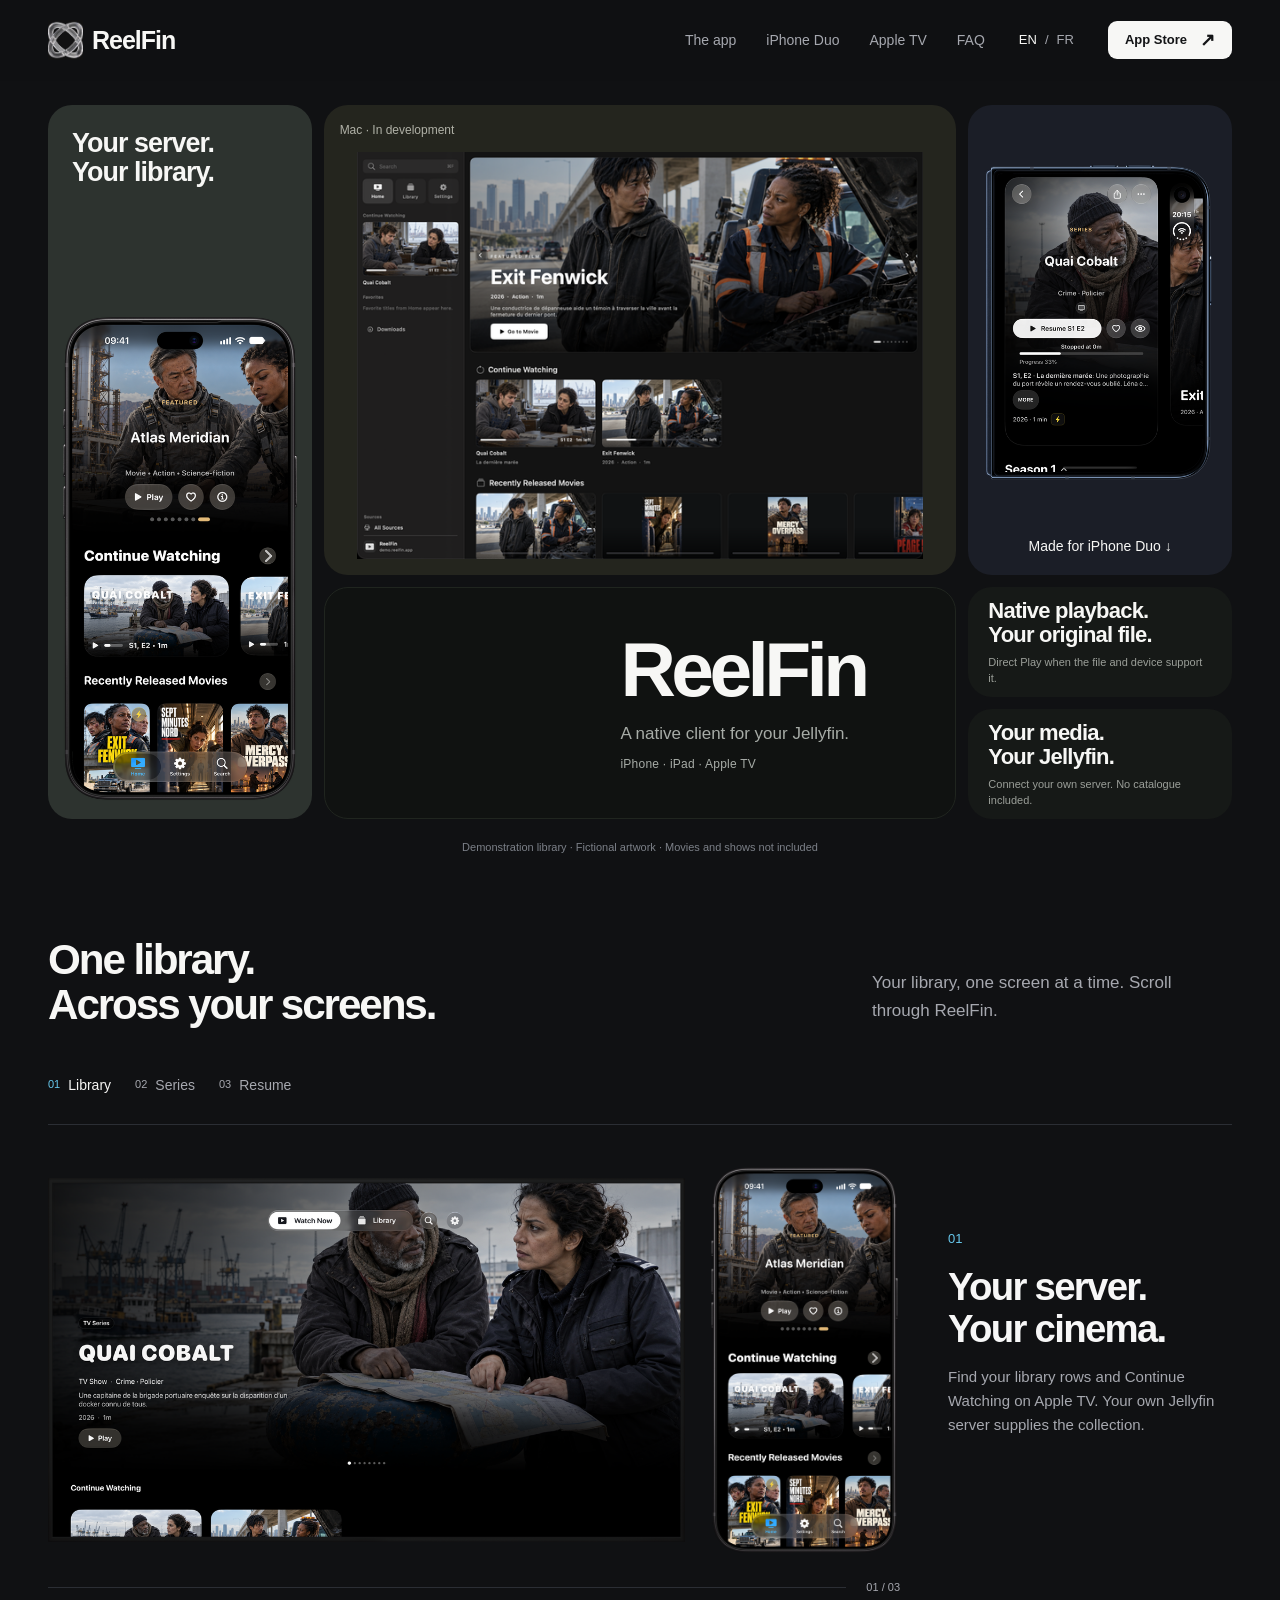
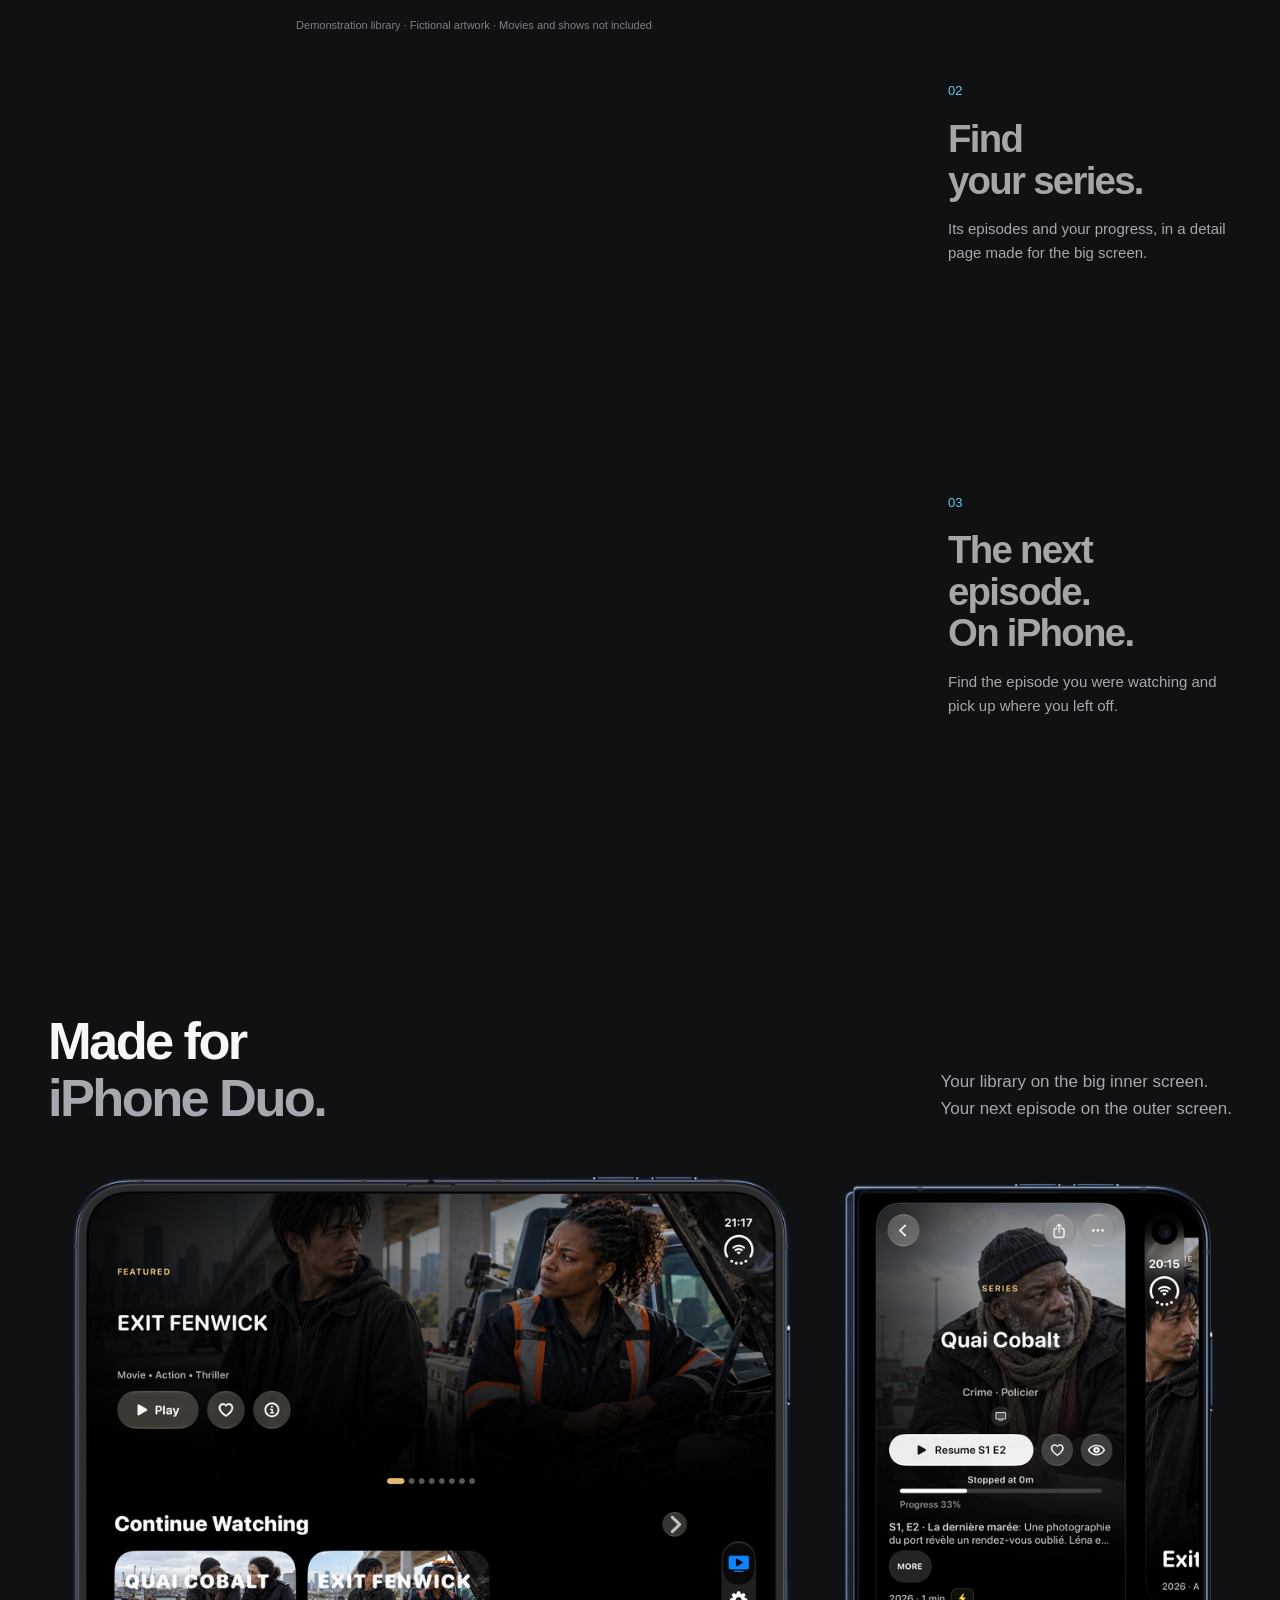
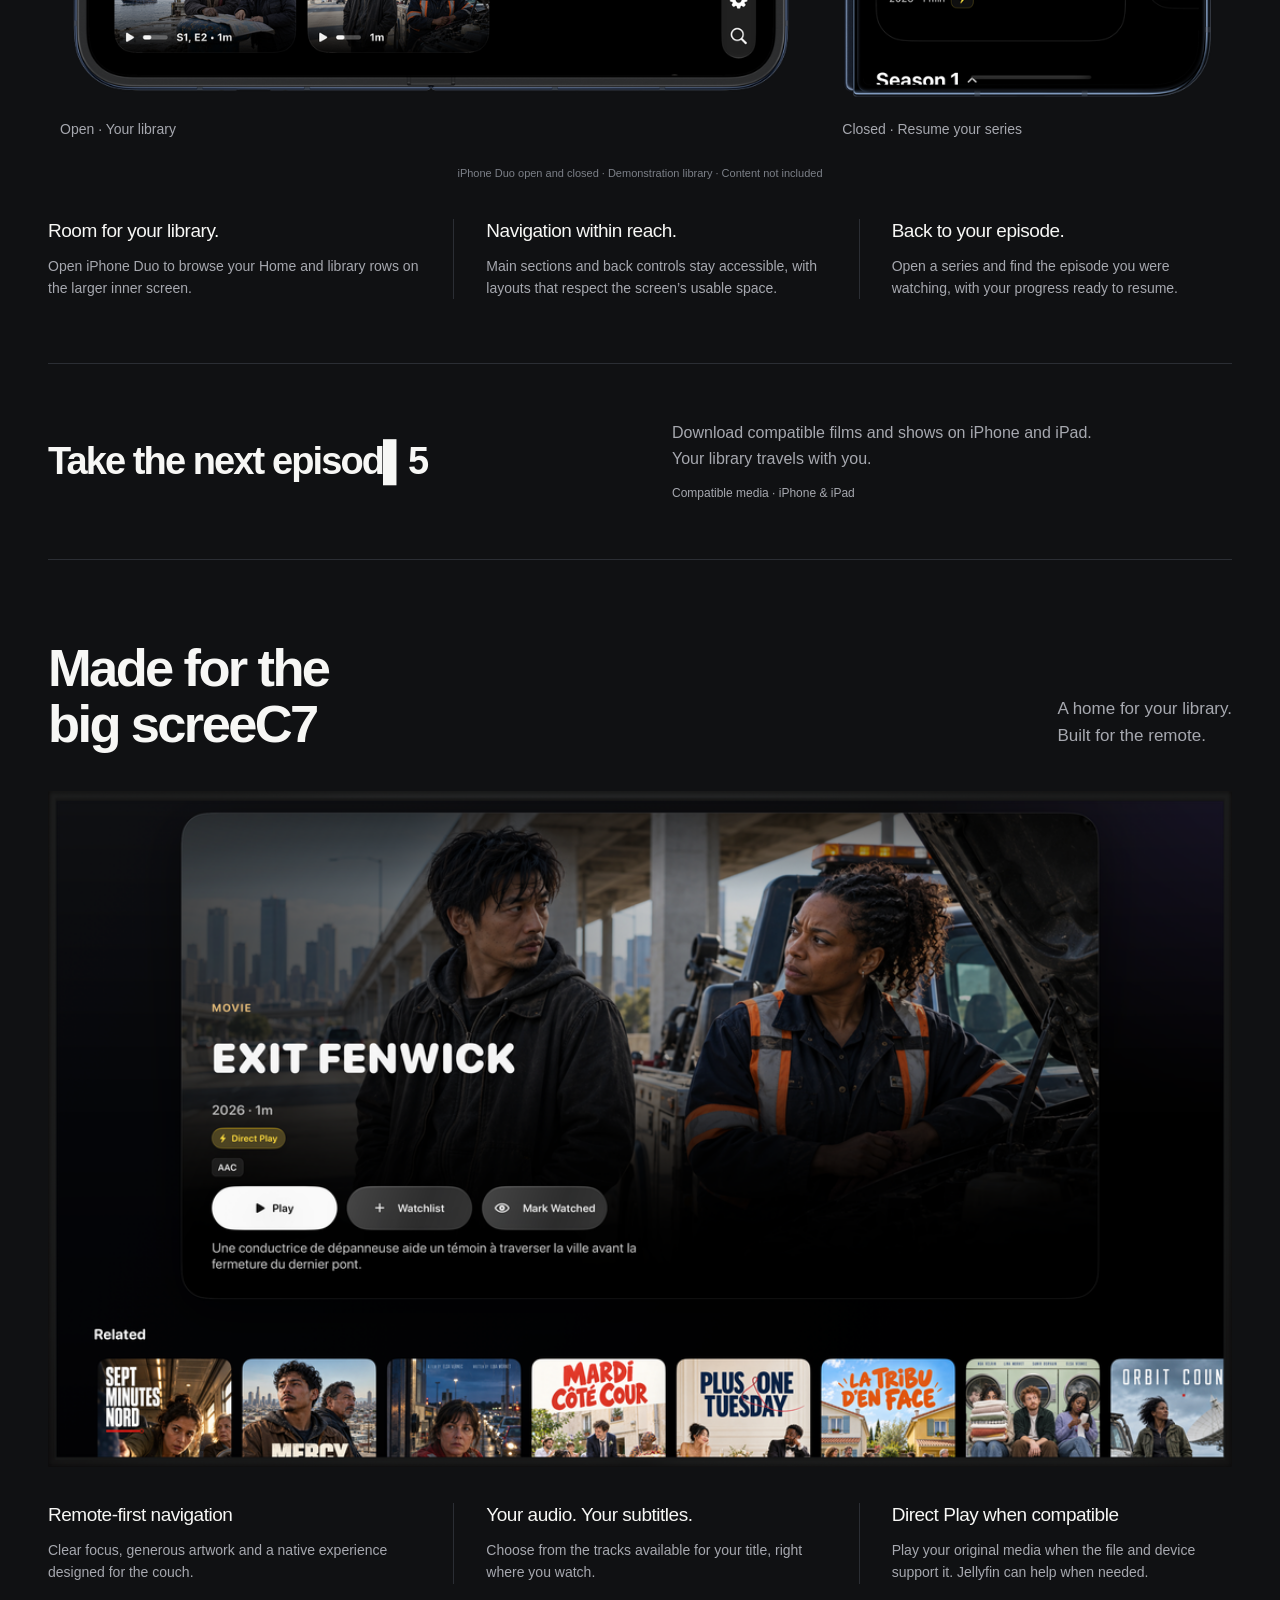
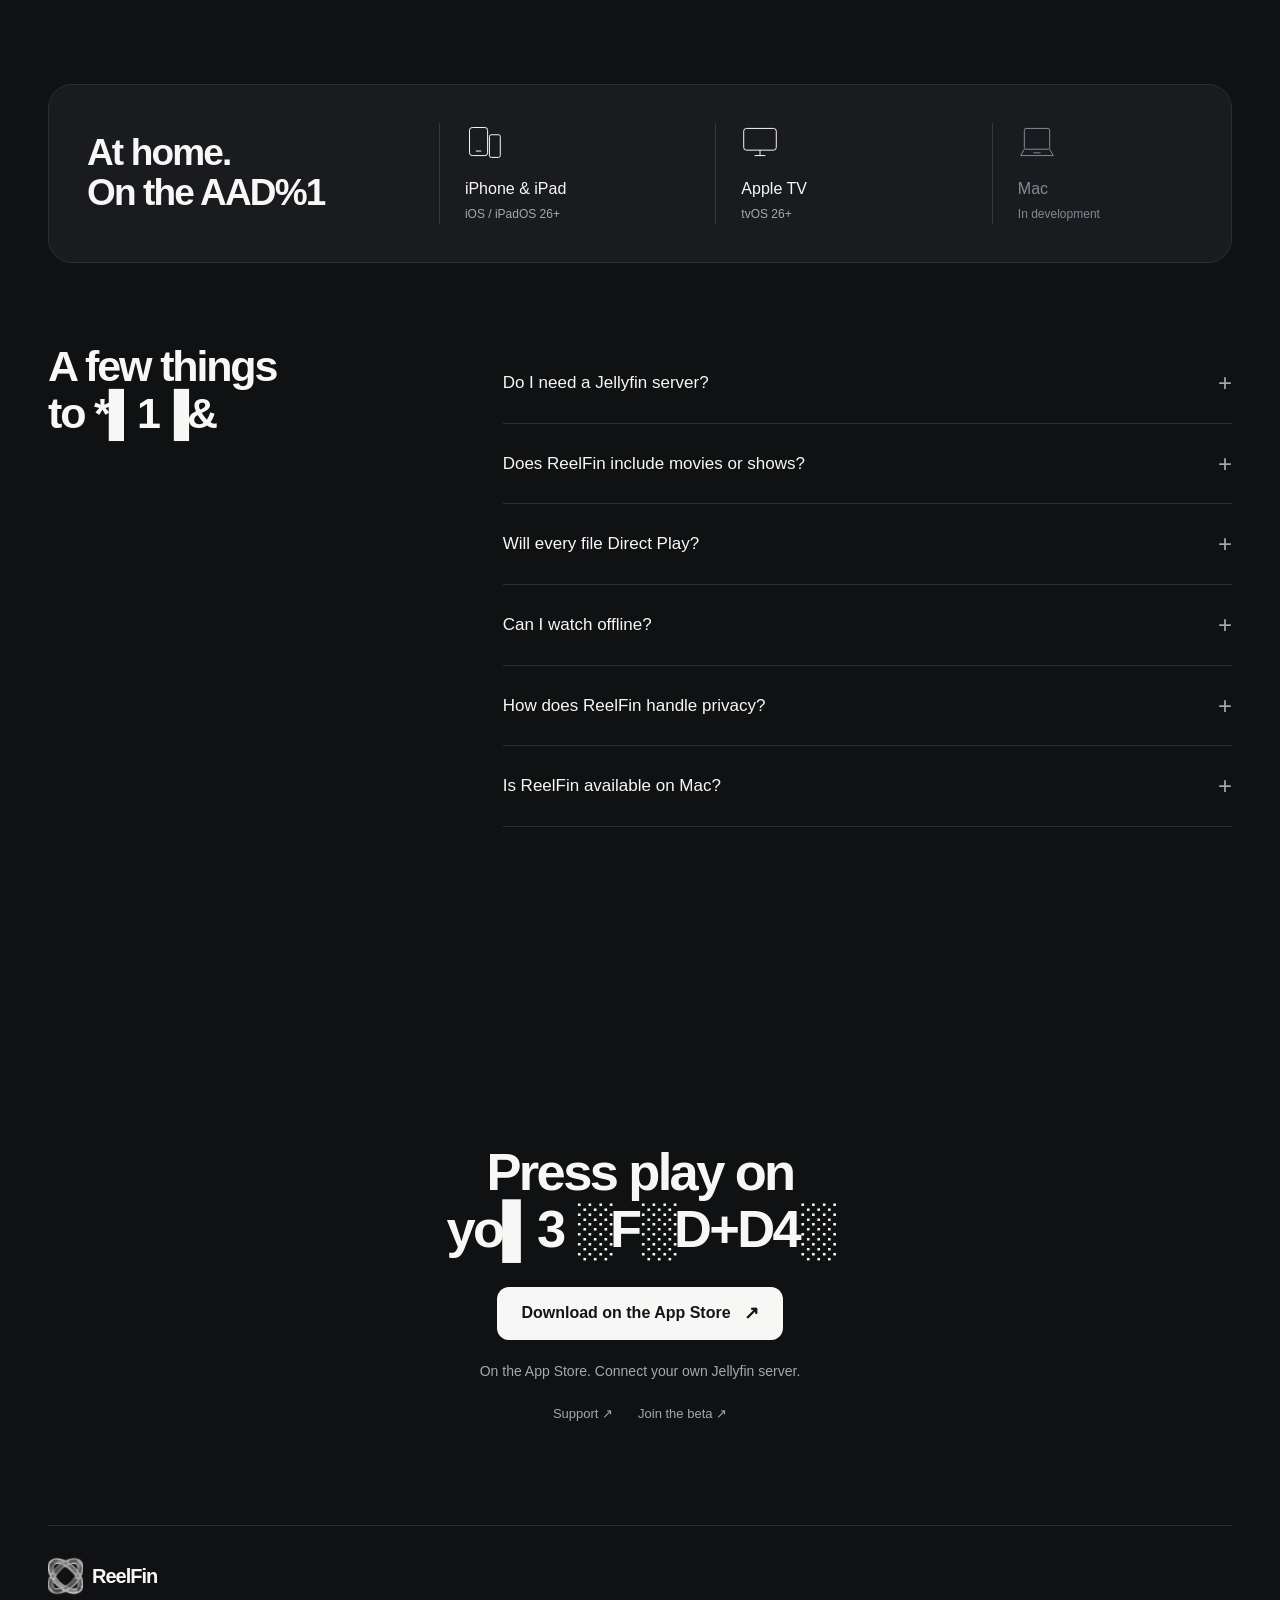
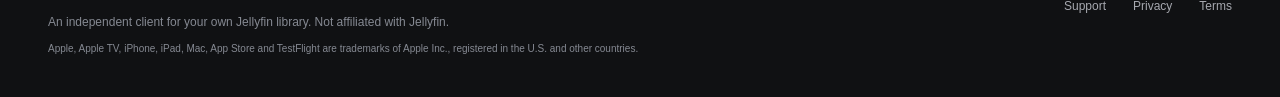
==== commit 1f03743b: "feat: build the ReelFin emblem from drifting dust The hero emblem now assembles from grains sampled " ====
--- a/index.html
+++ b/index.html
@@ -22,8 +22,8 @@
   <meta property="og:image:height" content="630">
   <meta name="twitter:card" content="summary_large_image">
   <link rel="icon" type="image/png" href="assets/media/NEW/reelfin-mark.png">
-  <link rel="stylesheet" href="assets/site.css?v=cinema-16">
-  <script defer src="assets/site.js?v=cinema-16"></script>
+  <link rel="stylesheet" href="assets/site.css?v=cinema-19">
+  <script defer src="assets/site.js?v=cinema-19"></script>
   <script type="application/ld+json">{"@context": "https://schema.org", "@type": "MobileApplication", "name": "ReelFin", "operatingSystem": "iOS 26+, iPadOS 26+, tvOS 26+", "applicationCategory": "EntertainmentApplication", "description": "Your Jellyfin library on iPhone, iPad and Apple TV. Resume your favourites, explore your collection and take compatible downloads with you. Native. Independent. Yours.", "url": "https://flovflo.github.io/reelfin-site/", "downloadUrl": "https://apps.apple.com/app/reelfin/id6762079357", "author": {"@type": "Person", "name": "Florian Taffin"}}</script>
 </head>
 <body>
@@ -50,7 +50,7 @@
           <div class="native-mac-preview"><img src="assets/media/devices/mac-home-480.webp" srcset="assets/media/devices/mac-home-480.webp 480w, assets/media/devices/mac-home-640.webp 640w, assets/media/devices/mac-home-960.webp 960w, assets/media/devices/mac-home.webp 1600w" sizes="(max-width: 599px) 320px, (max-width: 1099px) 55vw, 600px" alt="Native ReelFin Home preview on Mac, in development, with a fictional demonstration library." width="1600" height="1150" fetchpriority="high" decoding="async"></div>
         </figure>
         <div class="mosaic__tile mosaic__brand">
-          <div class="hero-emblem" aria-hidden="true"><img src="assets/media/NEW/reelfin-mark.png" alt="" width="400" height="240"><canvas></canvas></div>
+          <div class="hero-emblem" aria-hidden="true"><img src="assets/media/NEW/reelfin-mark.png" alt="" width="400" height="240"></div>
           <div class="mosaic__brand-copy"><h1 id="hero-title">ReelFin</h1><p>A native client for your Jellyfin.</p><p class="hero__platforms">iPhone · iPad · Apple TV</p></div>
         </div>
         <div class="mosaic__tile mosaic__duo">
@@ -104,7 +104,7 @@
 <details><summary>Can I watch offline?</summary><p>On iPhone and iPad, you can download compatible titles when your Jellyfin account allows downloads. File compatibility and available storage still apply. Downloads are not available on Apple TV.</p></details>
 <details><summary>How does ReelFin handle privacy?</summary><p>Your session token is stored in Apple Keychain. ReelFin does not sell your personal data or use cross-app tracking. Optional crash diagnostics may be enabled in a production build. <a href="privacy.html">Read the privacy policy</a>.</p></details>
 <details><summary>Is ReelFin available on Mac?</summary><p>A dedicated Mac experience is in development. It is not available for public download yet. ReelFin is currently available for iPhone, iPad and Apple TV.</p></details></div></section>
-    <section class="final-cta container" id="support" aria-labelledby="download-title"><h2 id="download-title">Press play on<br>your library.</h2><a class="button button--primary" href="https://apps.apple.com/app/reelfin/id6762079357"><span>Download on the App Store</span><span class="arrow" aria-hidden="true">↗</span></a><p>On the App Store. Connect your own Jellyfin server.</p><div class="final-cta__support"><a href="support.html">Support ↗</a><a href="https://testflight.apple.com/join/TkVVXmU2">Join the beta ↗</a></div></section>
+    <section class="final-cta container" id="support" aria-labelledby="download-title"><div class="cta-emblem" aria-hidden="true"><img src="assets/media/NEW/reelfin-mark.png" alt="" width="400" height="240"></div><h2 id="download-title">Press play on<br>your library.</h2><a class="button button--primary" href="https://apps.apple.com/app/reelfin/id6762079357"><span>Download on the App Store</span><span class="arrow" aria-hidden="true">↗</span></a><p>On the App Store. Connect your own Jellyfin server.</p><div class="final-cta__support"><a href="support.html">Support ↗</a><a href="https://testflight.apple.com/join/TkVVXmU2">Join the beta ↗</a></div></section>
   </main>
   <footer class="site-footer" id="privacy"><div><a class="brand brand--footer" href="#top"><span class="brand__mark" aria-hidden="true"><img src="assets/media/NEW/reelfin-mark.png" alt="" width="400" height="240"></span><span>ReelFin</span></a><p>An independent client for your own Jellyfin library. Not affiliated with Jellyfin.</p><p class="site-footer__credit">Apple, Apple TV, iPhone, iPad, Mac, App Store and TestFlight are trademarks of Apple Inc., registered in the U.S. and other countries.</p></div><nav class="site-footer__links" aria-label="Footer"><a href="support.html">Support</a><a href="privacy.html">Privacy</a><a href="terms.html">Terms</a></nav></footer>
 </body>
--- a/assets/site.css
+++ b/assets/site.css
@@ -73,8 +73,8 @@
 .mosaic__brand-copy > p { font-size: 17px; color: #a7aca7; margin-top: 12px; }
 .mosaic__brand .hero__platforms { font-size: 12px; margin-top: 8px; }
 .mosaic__brand .button { font-size: 13px; padding: 10px 14px; margin-top: 20px; }
-.mosaic__brand .hero-emblem { width: 160px; height: 180px; flex: 0 0 160px; }
-.mosaic__brand .hero-emblem img { width: 340px; height: 204px; }
+.mosaic__brand .hero-emblem { width: 190px; height: 196px; flex: 0 0 190px; }
+.mosaic__brand .hero-emblem img { width: 400px; height: 240px; }
 .mosaic__duo { grid-area: duo; background: #1b1e27; padding: 20px 16px; display: flex; flex-direction: column; align-items: center; gap: 16px; }
 .mosaic__duo figure { display: flex; align-items: center; justify-content: center; flex: 1; min-height: 0; }
 .mosaic__duo img { width: auto; max-height: 100%; max-width: 100%; height: auto; }
@@ -89,7 +89,18 @@
 .hero__identity h1 { text-align: left; }
 .hero-emblem { position: relative; width: 240px; height: 230px; flex: 0 0 240px; overflow: hidden; }
 .hero-emblem img { position: absolute; width: 440px; max-width: none; height: 264px; left: 50%; top: 50%; transform: translate(-50%, -50%); mix-blend-mode: lighten; }
-.hero-emblem canvas { position: absolute; inset: 0; width: 100%; height: 100%; pointer-events: none; }
+.hero-emblem::before, .cta-emblem::before { content: ""; position: absolute; inset: 4%; border-radius: 50%; background: radial-gradient(closest-side, rgb(255 255 255 / 11%), rgb(255 255 255 / 3%) 55%, transparent 78%); opacity: 0; transition: opacity 1.2s cubic-bezier(.16, 1, .3, 1); }
+.hero-emblem.is-live::before, .cta-emblem.is-live::before { opacity: 1; }
+.has-dust .hero-emblem, .has-dust .cta-emblem { cursor: crosshair; }
+.cta-emblem { position: relative; width: 220px; height: 170px; margin: 0 auto 22px; overflow: hidden; }
+.cta-emblem img { position: absolute; width: 420px; max-width: none; height: 252px; left: 50%; top: 50%; transform: translate(-50%, -50%); mix-blend-mode: lighten; }
+.dust { position: fixed; inset: 0; z-index: 15; width: 100%; height: 100%; pointer-events: none; }
+.cursor-light { position: fixed; left: 0; top: 0; z-index: 1; width: 60vmax; height: 60vmax; margin: -30vmax 0 0 -30vmax; pointer-events: none; background: radial-gradient(closest-side, rgb(255 255 255 / 5%), transparent 70%); opacity: 0; transition: opacity 1s; will-change: transform; }
+.has-pointer .cursor-light { opacity: 1; }
+@media (min-width: 761px) {
+  .has-dust .site-header .brand__mark { opacity: 0; width: 0; margin-right: -9px; scale: .6; transition: opacity .6s cubic-bezier(.16, 1, .3, 1), width .6s cubic-bezier(.16, 1, .3, 1), margin .6s cubic-bezier(.16, 1, .3, 1), scale .6s cubic-bezier(.16, 1, .3, 1); }
+  .has-dust .site-header .brand__mark.is-docked { opacity: 1; width: 35px; margin-right: 0; scale: 1; }
+}
 .hero h1 { font-size: clamp(66px, 7.2vw, 104px); line-height: .99; letter-spacing: -.065em; font-weight: 600; }
 .hero__title-line { display: block; }
 .hero__title-line--muted { color: var(--muted); }
@@ -332,7 +343,7 @@
   .story__chapter-visual { margin-top: 24px; }
 }
 @media (prefers-reduced-motion: reduce) {
-  .hero-emblem canvas { display: none; }
+  .dust, .cursor-light { display: none; }
   html { scroll-behavior: auto; }
   *, *::before, *::after { animation: none !important; transition: none !important; }
   .button:hover, .button:active, .button .arrow, .button:hover .arrow { transform: none; }
